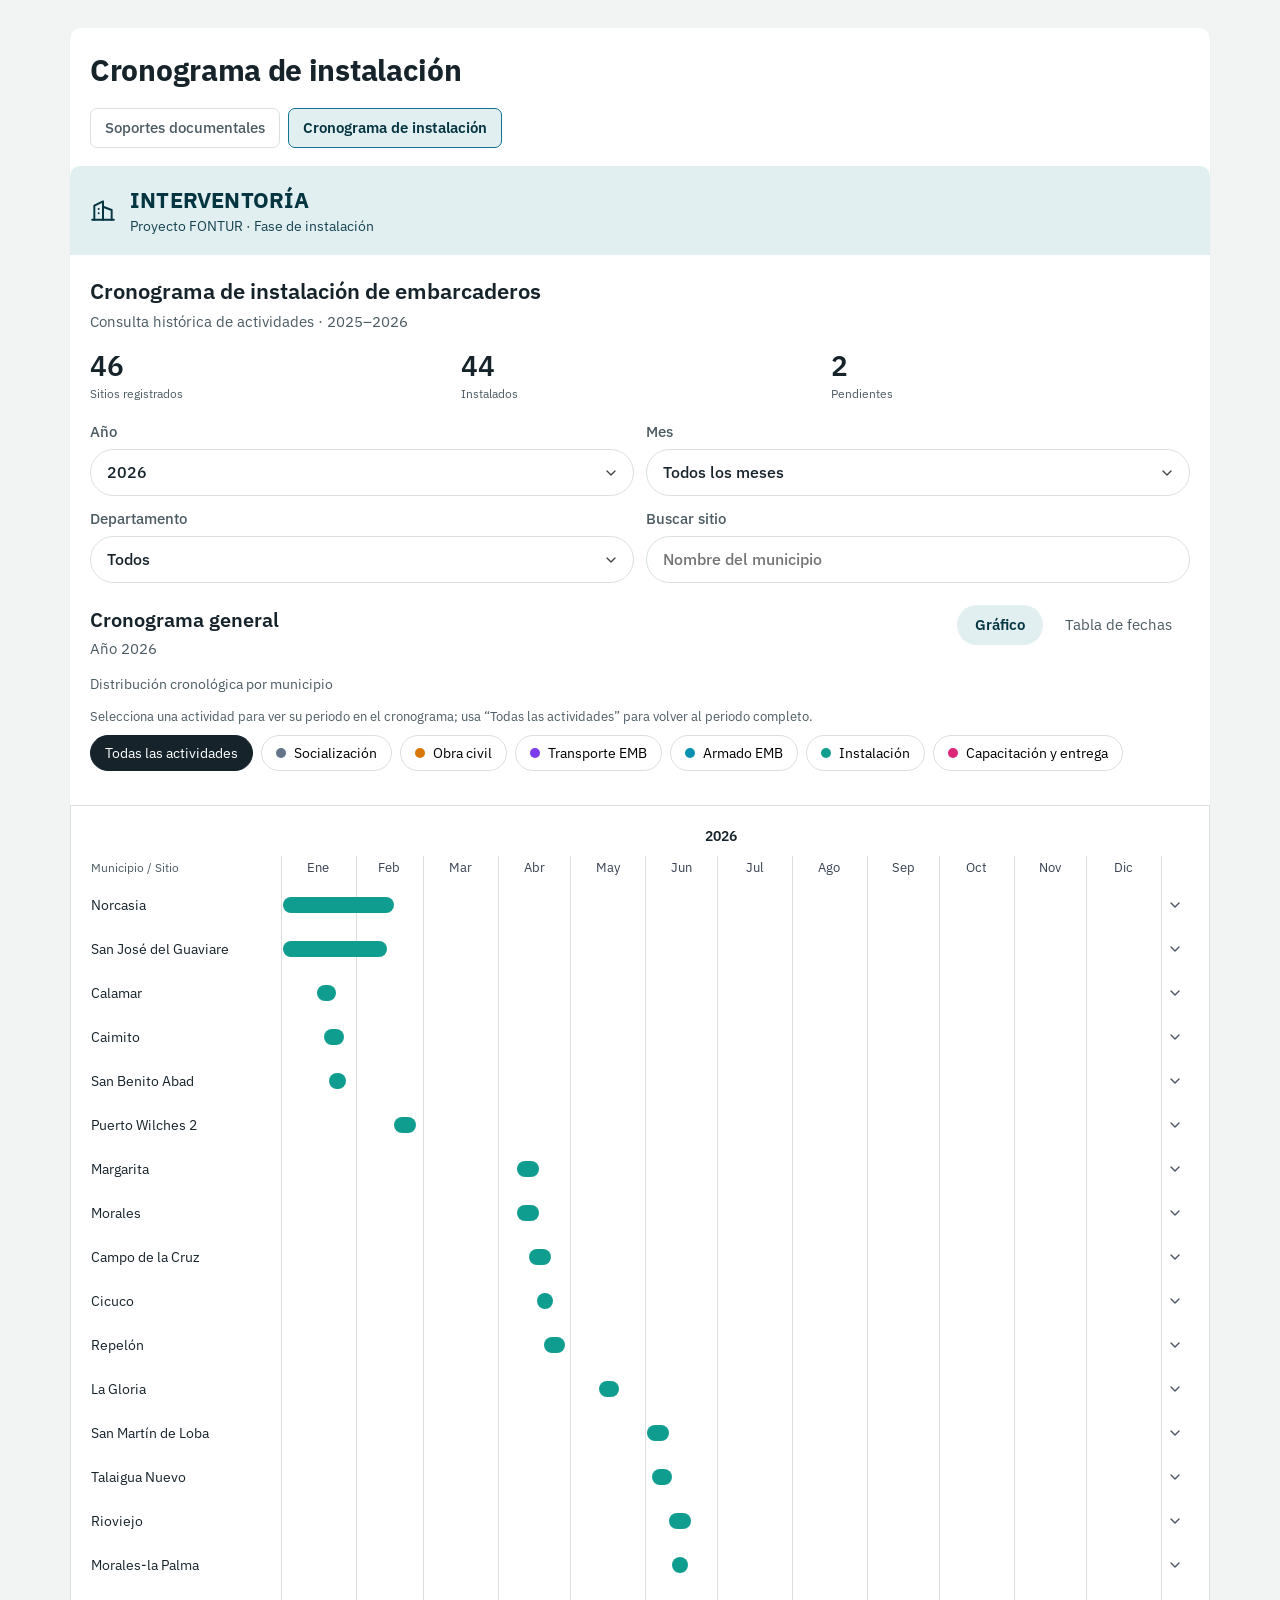
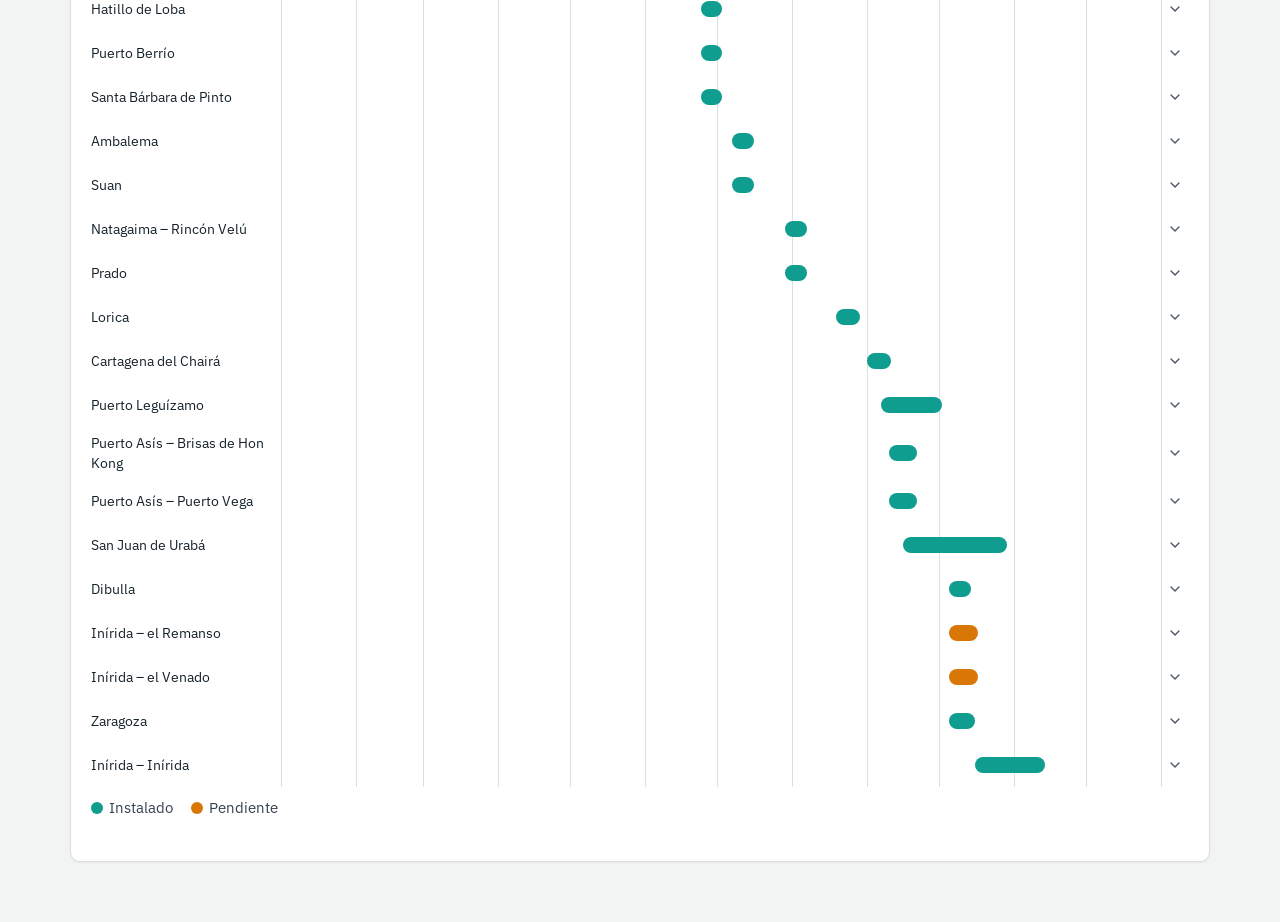
==== instalacion.html @ 762e9f45 "ajustes" ====
<!DOCTYPE html>
<html lang="es">
<head>
<meta charset="utf-8">
<meta name="viewport" content="width=device-width, initial-scale=1">
<title>Cronograma de instalación de embarcaderos · Interventoría FONTUR</title>
<link rel="preconnect" href="https://fonts.googleapis.com">
<link rel="preconnect" href="https://fonts.gstatic.com" crossorigin>
<link href="https://fonts.googleapis.com/css2?family=IBM+Plex+Sans:wght@400;500;600;700&family=IBM+Plex+Mono:wght@400;500&display=swap" rel="stylesheet">
<style>
:root{
  --bg:#F2F4F3; --bg-panel:#FFFFFF; --ink:#16232B; --muted:#4B5B63; --faint:#8A9AA1;
  --line:#D9E0DF; --soft:#F7F8F7; --accent:#0E7490; --accent-ink:#063542; --accent-soft:#E1EFF1;
  --shadow:0 1px 2px rgba(15,35,40,.06); --radius:10px;
  --ok:#0f9d8f; --pend:#d97706;
  --soc:#64748b; --obra:#d97706; --tra:#7c3aed; --arm:#0891b2; --ins:#0f9d8f; --cap:#db2777;
}
@media (prefers-color-scheme:dark){
  :root:not([data-theme="light"]){
    --bg:#10171A; --bg-panel:#172024; --ink:#E8EDEC; --muted:#A9B7B9; --faint:#6C7A7C;
    --line:#253134; --soft:#131C1F; --accent:#4FB3C9; --accent-ink:#DFF4F8; --accent-soft:#1B3439;
    --shadow:0 1px 2px rgba(0,0,0,.4);
  }
}
:root[data-theme="dark"]{
  --bg:#10171A; --bg-panel:#172024; --ink:#E8EDEC; --muted:#A9B7B9; --faint:#6C7A7C;
  --line:#253134; --soft:#131C1F; --accent:#4FB3C9; --accent-ink:#DFF4F8; --accent-soft:#1B3439;
  --shadow:0 1px 2px rgba(0,0,0,.4);
}
*{box-sizing:border-box}
body{margin:0;background:var(--bg);color:var(--ink);font-family:"IBM Plex Sans",-apple-system,"Segoe UI",Roboto,sans-serif;font-size:15px;line-height:1.45}
.wrap{max-width:1180px;margin:0 auto;padding:28px 20px 60px}
h1.page{font-size:clamp(22px,3.2vw,30px);font-weight:700;margin:0 0 16px;letter-spacing:-.01em}
.page-nav{display:flex;flex-wrap:wrap;gap:8px;margin:0 0 18px}
.page-nav a{display:inline-flex;align-items:center;min-height:40px;padding:8px 14px;border:1px solid var(--line);border-radius:7px;background:var(--bg-panel);color:var(--muted);font:inherit;font-weight:500;text-decoration:none;transition:background .15s ease,border-color .15s ease,color .15s ease}
.page-nav a:hover,.page-nav a[aria-current="page"]{border-color:var(--accent);background:var(--accent-soft);color:var(--accent-ink)}
.page-nav a[aria-current="page"]{font-weight:600}
.page-nav a:focus-visible{outline:2px solid var(--accent);outline-offset:2px}
.portal{background:var(--bg-panel);border:1px solid var(--line);border-radius:var(--radius);box-shadow:var(--shadow)}
.sticky-page-head{position:sticky;top:0;z-index:20;margin:-1px -1px 0;padding-top:20px;background:var(--bg-panel);border-bottom:1px solid var(--line);border-radius:var(--radius) var(--radius) 0 0;max-height:calc(100vh - 16px);overflow-y:auto}
.sticky-page-head>h1.page,.sticky-page-head>.page-nav{margin-left:20px;margin-right:20px}
.band{background:var(--accent-soft);color:var(--accent-ink);padding:18px 20px;display:flex;gap:14px;align-items:center;border-radius:var(--radius) var(--radius) 0 0}
.band svg{flex:none}
.band b{display:block;font-size:22px;letter-spacing:.2px}
.band span{font-size:14px;opacity:.92}
.body{padding:20px}
.docs h2{font-size:20px;margin:0 0 4px;font-weight:600}
.docs p{margin:0;color:var(--muted);font-size:15px}
.tabs{display:flex;gap:10px;margin:20px 0 18px;flex-wrap:wrap}
.pill{border:1px solid var(--line);background:var(--bg-panel);color:var(--ink);border-radius:999px;padding:10px 18px;font:inherit;font-size:15px;cursor:default;display:inline-flex;gap:8px;align-items:center}
.pill.on{background:var(--accent-soft);color:var(--accent-ink);border-color:var(--accent)}
button.pill{cursor:pointer}
h2.sec{font-size:22px;margin:0 0 4px;font-weight:600}
.sub{color:var(--muted);margin:0 0 18px;font-size:15px}
.kpis{display:grid;grid-template-columns:repeat(3,1fr);gap:12px;margin-bottom:18px}
.kpi b{display:block;font-size:28px;font-weight:600;line-height:1.1}
.kpi small{color:var(--muted);font-size:12px}
.filters{display:grid;grid-template-columns:1fr 1fr;gap:12px 12px;margin-bottom:22px}
label.f{display:block;color:var(--muted);font-size:15px;font-weight:500}
label.f select,label.f input{display:block;width:100%;margin-top:6px;border:1px solid var(--line);border-radius:999px;padding:11px 16px;font:inherit;font-size:16px;color:var(--ink);background:var(--bg-panel);appearance:none}
label.f select{background-image:url("data:image/svg+xml,%3Csvg xmlns='http://www.w3.org/2000/svg' width='16' height='16' viewBox='0 0 24 24' fill='none' stroke='%23444' stroke-width='2' stroke-linecap='round' stroke-linejoin='round'%3E%3Cpath d='m6 9 6 6 6-6'/%3E%3C/svg%3E");background-repeat:no-repeat;background-position:right 14px center;padding-right:38px}
:focus-visible{outline:2px solid var(--accent);outline-offset:2px}
.head{display:flex;justify-content:space-between;align-items:flex-start;gap:12px;flex-wrap:wrap}
.toggle{display:flex;gap:4px;background:var(--bg-panel);border-radius:999px}
.toggle button{border:0;background:transparent;font:inherit;font-size:15px;color:var(--muted);padding:9px 18px;border-radius:999px;cursor:pointer}
.toggle button.on{background:var(--accent-soft);color:var(--accent-ink);font-weight:600}
.meta{display:flex;justify-content:space-between;align-items:center;margin:14px 0 14px;color:var(--muted);font-size:14px;gap:10px;flex-wrap:wrap}
.chips-help{color:var(--muted);font-size:13px;margin:0 0 8px}
.chips{display:flex;gap:8px;flex-wrap:wrap;margin:0 0 14px}
.chip{border:1px solid var(--line);background:#fff;border-radius:999px;padding:7px 14px;font:inherit;font-size:14px;cursor:pointer;display:inline-flex;gap:8px;align-items:center}
.chip i{width:10px;height:10px;border-radius:50%;display:inline-block}
.chip.on{background:var(--ink);color:#fff;border-color:var(--ink)}
.scroll{overflow-x:auto}
.gantt{position:relative;min-width:680px}
.axis-year{text-align:center;font-weight:600;font-size:14px;margin:0 28px 6px 190px}
.axis,.row{display:grid;grid-template-columns:190px 1fr 28px;align-items:center}
.axis{font-size:13px;color:#374151;height:30px}
.axis .l{font-size:12px;color:var(--muted)}
.axis .t{position:relative;height:100%}
.axis .t span{position:absolute;top:50%;transform:translate(-50%,-50%);white-space:nowrap}
.gl{position:absolute;left:190px;right:28px;top:30px;bottom:0;pointer-events:none}
.gl i{position:absolute;top:0;bottom:0;width:1px;background:var(--line)}
.row{position:relative;min-height:44px;cursor:pointer;border-radius:8px}
.row:hover{background:var(--accent-soft)}
.row.sel{background:var(--accent-soft)}
.row .n{font-size:14px;padding:6px 10px 6px 0}
.row.sel .n,.row:hover .n{font-weight:600}
.row .t{position:relative;height:44px}
.bar{position:absolute;top:50%;height:16px;transform:translateY(-50%);border-radius:8px;background:var(--ok);min-width:12px}
.bar.pend{background:var(--pend)}
.row .c{justify-self:center;color:#4b5563;transition:transform .15s}
.row.sel .c{transform:rotate(180deg)}
.legend{display:flex;gap:18px;margin:10px 0 18px;color:#374151;font-size:15px;flex-wrap:wrap}
.legend i{display:inline-block;width:12px;height:12px;border-radius:50%;margin-right:6px;vertical-align:-1px}
.detail{border:1px solid var(--line);border-radius:14px;padding:18px 20px;margin-top:6px;background:var(--bg-panel)}
.detail header{display:flex;justify-content:space-between;align-items:flex-start}
.detail h3{margin:0;font-size:20px;font-weight:600}
.detail header p{margin:2px 0 0;color:var(--muted);font-size:15px}
.x{border:0;background:none;font-size:22px;line-height:1;cursor:pointer;color:#374151;padding:4px 8px}
.month-axis{display:grid;grid-template-columns:150px 1fr;gap:12px;align-items:end;margin-top:14px}
.month-axis-label{font-size:11px;color:var(--muted);padding-bottom:5px}
.month-track{position:relative;height:22px;border-bottom:1px solid var(--line);overflow:hidden}
.month-segment{position:absolute;top:0;bottom:0;display:flex;align-items:center;justify-content:center;overflow:hidden;padding:0 2px;border-left:1px solid var(--line);white-space:nowrap;font-size:11px;color:var(--muted)}
.stage{display:grid;grid-template-columns:150px 1fr;gap:12px;align-items:center;margin:14px 0}
.stage .s b{display:block;font-size:12px;font-weight:600}
.stage .s small{font-size:11px;color:#374151}
.stage .s small.bad{color:#b91c1c}
.track{position:relative;height:18px;background:var(--soft);border-radius:9px}
.track i{position:absolute;top:0;bottom:0;border-radius:9px;min-width:8px}
.month-mark{position:absolute;z-index:1;top:-3px;bottom:-3px;width:1px;background:var(--line);pointer-events:none}
.note{color:#374151;font-size:15px;margin:10px 0 0}
.facts{display:flex;gap:22px;flex-wrap:wrap;margin:14px 0 0;color:#374151;font-size:14px}
.facts b{font-weight:600}
table{border-collapse:collapse;width:100%;min-width:900px;font-size:14px}
th,td{text-align:left;padding:10px 10px;border-bottom:1px solid var(--line);white-space:nowrap}
th{color:var(--muted);font-weight:600;font-size:13px;background:var(--bg-panel)}
.sticky-chart-head{display:none;position:fixed;z-index:19;overflow:hidden;border-bottom:1px solid var(--line);background:var(--bg-panel);box-shadow:var(--shadow);pointer-events:none}
.sticky-chart-head.is-visible{display:block}
.sticky-chart-head table{margin:0}
td.m{font-weight:600}
.st{display:inline-flex;gap:6px;align-items:center}
.st i{width:9px;height:9px;border-radius:50%}
.bad{color:#b91c1c}
.bad s{opacity:.8}
.empty{padding:34px 10px;text-align:center;color:var(--muted)}
.foot{color:var(--muted);font-size:14px;margin:22px 0 0}
details.av{margin-top:10px;font-size:13px;color:#7f1d1d;background:#fef2f2;border:1px solid #fecaca;border-radius:10px;padding:8px 12px}
details.av summary{cursor:pointer;font-weight:600}
details.av ul{margin:8px 0 0;padding-left:18px}
@media (max-width:640px){
  .wrap{padding:18px 14px 40px}
  .body{padding:14px}
  .kpis{grid-template-columns:repeat(3,1fr)}
  .axis,.row{grid-template-columns:130px 1fr 24px}
  .axis-year{margin-left:130px;margin-right:24px}
  .gl{left:130px;right:24px}
  .stage,.month-axis{grid-template-columns:110px 1fr}
}
@media (prefers-reduced-motion:reduce){*{transition:none!important}}
</style>
</head>
<body>
<div class="wrap">
  <div class="portal">
  <div class="sticky-page-head" id="sticky-page-head">
  <h1 class="page">Cronograma de instalación</h1>
  <nav class="page-nav" aria-label="Secciones del proyecto">
    <a href="index.html">Soportes documentales</a>
    <a href="instalacion.html" aria-current="page">Cronograma de instalación</a>
  </nav>
    <div class="band">
      <svg width="26" height="26" viewBox="0 0 24 24" fill="none" stroke="currentColor" stroke-width="1.8" stroke-linecap="round" stroke-linejoin="round" aria-hidden="true"><path d="M4 21V8l8-4v17"/><path d="M12 9l8 3v9"/><path d="M2 21h20"/><path d="M8 11v.01M8 15v.01"/></svg>
      <div><b>INTERVENTORÍA</b><span>Proyecto FONTUR · Fase de instalación</span></div>
    </div>
    <div class="body">
      <h2 class="sec">Cronograma de instalación de embarcaderos</h2>
      <p class="sub" id="subt"></p>

      <div class="kpis" id="kpis"></div>

      <div class="filters">
        <label class="f">Año<select id="fAnio"></select></label>
        <label class="f">Mes<select id="fMes"></select></label>
        <label class="f">Departamento<select id="fDep"></select></label>
        <label class="f">Buscar sitio<input id="fQ" type="search" placeholder="Nombre del municipio" autocomplete="off"></label>
      </div>

      <div class="head">
        <div>
          <h2 class="sec" style="font-size:20px" id="tTitulo">Cronograma general</h2>
          <p class="sub" id="tSub" style="margin:0"></p>
        </div>
        <div class="toggle" role="group" aria-label="Tipo de vista">
          <button type="button" id="mGraf" class="on">Gráfico</button>
          <button type="button" id="mTab">Tabla de fechas</button>
        </div>
      </div>

      <div class="meta"><span>Distribución cronológica por municipio</span></div>
      <p class="chips-help" id="chips-help">Selecciona una actividad para ver su periodo en el cronograma; usa “Todas las actividades” para volver al periodo completo.</p>
      <div class="chips" id="chips" role="group" aria-label="Filtrar cronograma por actividad"></div>
    </div>
  </div>
  <div class="body">
      <div id="chart"></div>
      <div class="sticky-chart-head" id="sticky-chart-head" aria-hidden="true"></div>
      <div class="legend" id="legend"></div>
      <div id="detail"></div>
      <div id="avisos"></div>
      <p class="foot" id="foot"></p>
    </div>
  </div>
</div>

<script>
const DATA = {"sitios": [{"id": 10, "num": 1, "cod": "68575", "emb": 64, "mun": "Puerto Wilches – la Boya", "dep": "Santander", "sup": "Maria Teresa Pardo", "inst": true, "etapas": [{"k": "soc", "n": "Socialización", "a": "2025-07-14", "b": "2025-07-14", "aok": true, "bok": true}, {"k": "obra", "n": "Obra civil", "a": "2025-07-14", "b": "2025-07-19", "aok": true, "bok": true}, {"k": "tra", "n": "Transporte EMB", "a": "2025-07-20", "b": "2025-07-22", "aok": true, "bok": true}, {"k": "arm", "n": "Armado EMB", "a": "2025-07-23", "b": "2025-07-25", "aok": true, "bok": true}, {"k": "ins", "n": "Instalación", "a": "2025-07-25", "b": "2025-07-25", "aok": true, "bok": true}, {"k": "cap", "n": "Capacitación y entrega", "a": "2025-07-25", "b": "2025-07-25", "aok": true, "bok": true}], "desde": "2025-07-14", "hasta": "2025-07-25", "dias": 11, "habiles": null}, {"id": 11, "num": 2, "cod": "13442", "emb": "53", "mun": "María la Baja", "dep": "Bolívar", "sup": "Maria Teresa Pardo", "inst": true, "etapas": [{"k": "soc", "n": "Socialización", "a": "2025-08-26", "b": "2025-08-26", "aok": true, "bok": true}, {"k": "obra", "n": "Obra civil", "a": "2025-08-27", "b": "2025-09-01", "aok": true, "bok": true}, {"k": "tra", "n": "Transporte EMB", "a": "2025-08-30", "b": "2025-08-30", "aok": true, "bok": true}, {"k": "arm", "n": "Armado EMB", "a": "2025-09-01", "b": "2025-09-04", "aok": true, "bok": true}, {"k": "ins", "n": "Instalación", "a": "2025-09-05", "b": "2025-09-05", "aok": true, "bok": true}, {"k": "cap", "n": "Capacitación y entrega", "a": "2025-09-05", "b": "2025-09-05", "aok": true, "bok": true}], "desde": "2025-08-26", "hasta": "2025-09-05", "dias": 9, "habiles": null}, {"id": 12, "num": 3, "cod": "47161", "emb": "63", "mun": "Cerro de San Antonio", "dep": "Magdalena", "sup": "Andrés Mendez", "inst": true, "etapas": [{"k": "soc", "n": "Socialización", "a": "2025-08-25", "b": "2025-08-25", "aok": true, "bok": true}, {"k": "obra", "n": "Obra civil", "a": "2025-08-26", "b": "2025-09-01", "aok": true, "bok": true}, {"k": "tra", "n": "Transporte EMB", "a": "2025-09-01", "b": "2025-09-01", "aok": true, "bok": true}, {"k": "arm", "n": "Armado EMB", "a": "2025-09-02", "b": "2025-09-05", "aok": true, "bok": true}, {"k": "ins", "n": "Instalación", "a": "2025-09-08", "b": "2025-09-08", "aok": true, "bok": true}, {"k": "cap", "n": "Capacitación y entrega", "a": "2025-09-08", "b": "2025-09-08", "aok": true, "bok": true}], "desde": "2025-08-25", "hasta": "2025-09-08", "dias": 13, "habiles": null}, {"id": 13, "num": 4, "cod": "47555", "emb": 3, "mun": "Plato", "dep": "Magdalena", "sup": "Andrés Mendez", "inst": true, "etapas": [{"k": "soc", "n": "Socialización", "a": "2025-09-22", "b": "2025-09-22", "aok": true, "bok": true}, {"k": "obra", "n": "Obra civil", "a": "2025-09-23", "b": "2025-10-02", "aok": true, "bok": true}, {"k": "tra", "n": "Transporte EMB", "a": "2025-09-26", "b": "2025-09-26", "aok": true, "bok": true}, {"k": "arm", "n": "Armado EMB", "a": "2025-09-27", "b": "2025-10-02", "aok": true, "bok": true}, {"k": "ins", "n": "Instalación", "a": "2025-10-03", "b": "2025-10-03", "aok": true, "bok": true}, {"k": "cap", "n": "Capacitación y entrega", "a": "2025-10-03", "b": "2025-10-03", "aok": true, "bok": true}], "desde": "2025-09-22", "hasta": "2025-10-03", "dias": 10, "habiles": null}, {"id": 14, "num": 5, "cod": "47692", "emb": 1, "mun": "San Sebastián de Buenavista", "dep": "Magdalena", "sup": "Maria Teresa Pardo", "inst": true, "etapas": [{"k": "soc", "n": "Socialización", "a": "2025-09-23", "b": "2025-09-23", "aok": true, "bok": true}, {"k": "obra", "n": "Obra civil", "a": "2025-09-24", "b": "2025-10-30", "aok": true, "bok": true}, {"k": "tra", "n": "Transporte EMB", "a": "2025-09-26", "b": "2025-09-26", "aok": true, "bok": true}, {"k": "arm", "n": "Armado EMB", "a": "2025-09-27", "b": "2025-10-02", "aok": true, "bok": true}, {"k": "ins", "n": "Instalación", "a": "2025-10-03", "b": "2025-10-03", "aok": true, "bok": true}, {"k": "cap", "n": "Capacitación y entrega", "a": "2025-10-03", "b": "2025-10-03", "aok": true, "bok": true}], "desde": "2025-09-23", "hasta": "2025-10-30", "dias": 9, "habiles": null}, {"id": 15, "num": 6, "cod": "47745", "emb": 2, "mun": "Sitionuevo", "dep": "Magdalena", "sup": "Andrés Mendez", "inst": true, "etapas": [{"k": "soc", "n": "Socialización", "a": "2025-11-18", "b": "2025-11-18", "aok": true, "bok": true}, {"k": "obra", "n": "Obra civil", "a": "2025-11-18", "b": "2025-11-22", "aok": true, "bok": true}, {"k": "tra", "n": "Transporte EMB", "a": "2025-11-20", "b": "2025-11-20", "aok": true, "bok": true}, {"k": "arm", "n": "Armado EMB", "a": "2025-11-20", "b": "2025-11-24", "aok": true, "bok": true}, {"k": "ins", "n": "Instalación", "a": "2025-11-24", "b": "2025-11-24", "aok": true, "bok": true}, {"k": "cap", "n": "Capacitación y entrega", "a": "2025-11-24", "b": "2025-11-24", "aok": true, "bok": true}], "desde": "2025-11-18", "hasta": "2025-11-24", "dias": 6, "habiles": null}, {"id": 16, "num": 7, "cod": "73275", "emb": 4, "mun": "Flandes", "dep": "Tolima", "sup": "Maria Teresa Pardo", "inst": true, "etapas": [{"k": "soc", "n": "Socialización", "a": "2025-11-24", "b": "2025-11-24", "aok": true, "bok": true}, {"k": "obra", "n": "Obra civil", "a": "2025-11-26", "b": "2025-11-30", "aok": true, "bok": true}, {"k": "tra", "n": "Transporte EMB", "a": "2025-11-27", "b": "2025-11-30", "aok": true, "bok": true}, {"k": "arm", "n": "Armado EMB", "a": "2025-12-01", "b": "2025-12-03", "aok": true, "bok": true}, {"k": "ins", "n": "Instalación", "a": "2025-12-03", "b": "2025-12-03", "aok": true, "bok": true}, {"k": "cap", "n": "Capacitación y entrega", "a": "2025-12-03", "b": "2025-12-03", "aok": true, "bok": true}], "desde": "2025-11-24", "hasta": "2025-12-03", "dias": 7, "habiles": null}, {"id": 17, "num": 8, "cod": "5591", "emb": 6, "mun": "Puerto Triunfo", "dep": "Antioquia", "sup": "Andrés Mendez", "inst": true, "etapas": [{"k": "soc", "n": "Socialización", "a": "2025-11-26", "b": "2025-11-26", "aok": true, "bok": true}, {"k": "obra", "n": "Obra civil", "a": "2025-11-28", "b": "2025-12-04", "aok": true, "bok": true}, {"k": "tra", "n": "Transporte EMB", "a": "2025-11-27", "b": "2025-11-29", "aok": true, "bok": true}, {"k": "arm", "n": "Armado EMB", "a": "2025-11-29", "b": "2025-12-05", "aok": true, "bok": true}, {"k": "ins", "n": "Instalación", "a": "2025-12-05", "b": "2025-12-05", "aok": true, "bok": true}, {"k": "cap", "n": "Capacitación y entrega", "a": "2025-12-05", "b": "2025-12-05", "aok": true, "bok": true}], "desde": "2025-11-26", "hasta": "2025-12-05", "dias": 7, "habiles": null}, {"id": 18, "num": 9, "cod": "73217", "emb": 5, "mun": "Coyaima", "dep": "Tolima", "sup": "Maria Teresa Pardo", "inst": true, "etapas": [{"k": "soc", "n": "Socialización", "a": "2025-12-10", "b": "2025-12-10", "aok": true, "bok": true}, {"k": "obra", "n": "Obra civil", "a": "2025-12-10", "b": "2025-12-14", "aok": true, "bok": true}, {"k": "tra", "n": "Transporte EMB", "a": "2025-12-09", "b": "2025-12-13", "aok": true, "bok": true}, {"k": "arm", "n": "Armado EMB", "a": "2025-12-13", "b": "2025-12-16", "aok": true, "bok": true}, {"k": "ins", "n": "Instalación", "a": "2025-12-17", "b": "2025-12-17", "aok": true, "bok": true}, {"k": "cap", "n": "Capacitación y entrega", "a": "2025-12-17", "b": "2025-12-17", "aok": true, "bok": true}], "desde": "2025-12-09", "hasta": "2025-12-17", "dias": 7, "habiles": null}, {"id": 19, "num": 10, "cod": "20295", "emb": 13, "mun": "Gamarra", "dep": "Cesar", "sup": "Andrés Mendez", "inst": true, "etapas": [{"k": "soc", "n": "Socialización", "a": "2025-12-10", "b": "2025-12-10", "aok": true, "bok": true}, {"k": "obra", "n": "Obra civil", "a": "2025-12-11", "b": "2025-12-18", "aok": true, "bok": true}, {"k": "tra", "n": "Transporte EMB", "a": "2025-12-11", "b": "2025-12-12", "aok": true, "bok": true}, {"k": "arm", "n": "Armado EMB", "a": "2025-12-12", "b": "2025-12-20", "aok": true, "bok": true}, {"k": "ins", "n": "Instalación", "a": "2025-12-20", "b": "2025-12-20", "aok": true, "bok": true}, {"k": "cap", "n": "Capacitación y entrega", "a": "2025-12-20", "b": "2025-12-20", "aok": true, "bok": true}], "desde": "2025-12-10", "hasta": "2025-12-20", "dias": 9, "habiles": null}, {"id": 20, "num": 11, "cod": "20787", "emb": 15, "mun": "Tamalameque", "dep": "Cesar", "sup": "Deicy Duarte", "inst": true, "etapas": [{"k": "soc", "n": "Socialización", "a": "2025-12-11", "b": "2025-12-11", "aok": true, "bok": true}, {"k": "obra", "n": "Obra civil", "a": "2025-12-12", "b": "2025-12-17", "aok": true, "bok": true}, {"k": "tra", "n": "Transporte EMB", "a": "2025-12-10", "b": "2025-12-11", "aok": true, "bok": true}, {"k": "arm", "n": "Armado EMB", "a": "2025-12-12", "b": "2025-12-16", "aok": true, "bok": true}, {"k": "ins", "n": "Instalación", "a": "2025-12-17", "b": "2025-12-17", "aok": true, "bok": true}, {"k": "cap", "n": "Capacitación y entrega", "a": "2025-12-17", "b": "2025-12-17", "aok": true, "bok": true}], "desde": "2025-12-10", "hasta": "2025-12-17", "dias": 5, "habiles": null}, {"id": 21, "num": 12, "cod": "13248", "emb": 17, "mun": "El Guamo", "dep": "Bolívar", "sup": "Andrés Mendez", "inst": true, "etapas": [{"k": "soc", "n": "Socialización", "a": "2025-12-19", "b": "2025-12-19", "aok": true, "bok": true}, {"k": "obra", "n": "Obra civil", "a": "2025-12-20", "b": "2025-12-22", "aok": true, "bok": true}, {"k": "tra", "n": "Transporte EMB", "a": "2025-12-19", "b": "2025-12-19", "aok": true, "bok": true}, {"k": "arm", "n": "Armado EMB", "a": "2025-12-19", "b": "2025-12-22", "aok": true, "bok": true}, {"k": "ins", "n": "Instalación", "a": "2025-12-23", "b": "2025-12-23", "aok": true, "bok": true}, {"k": "cap", "n": "Capacitación y entrega", "a": "2025-12-23", "b": "2025-12-23", "aok": true, "bok": true}], "desde": "2025-12-19", "hasta": "2025-12-23", "dias": 4, "habiles": null}, {"id": 22, "num": 13, "cod": "13140", "emb": 77, "mun": "Calamar", "dep": "Bolívar", "sup": "Deicy Duarte", "inst": true, "etapas": [{"k": "soc", "n": "Socialización", "a": "2026-01-16", "b": "2026-01-16", "aok": true, "bok": true}, {"k": "obra", "n": "Obra civil", "a": "2026-01-18", "b": "2026-01-22", "aok": true, "bok": true}, {"k": "tra", "n": "Transporte EMB", "a": "2026-01-16", "b": "2026-01-16", "aok": true, "bok": true}, {"k": "arm", "n": "Armado EMB", "a": "2026-01-19", "b": "2026-01-22", "aok": true, "bok": true}, {"k": "ins", "n": "Instalación", "a": "2026-01-23", "b": "2026-01-23", "aok": true, "bok": true}, {"k": "cap", "n": "Capacitación y entrega", "a": "2026-01-23", "b": "2026-01-23", "aok": true, "bok": true}], "desde": "2026-01-16", "hasta": "2026-01-23", "dias": 5, "habiles": null}, {"id": 23, "num": 14, "cod": "70124", "emb": 56, "mun": "Caimito", "dep": "Sucre", "sup": "Maria Teresa Pardo", "inst": true, "etapas": [{"k": "soc", "n": "Socialización", "a": "2026-01-19", "b": "2026-01-19", "aok": true, "bok": true}, {"k": "obra", "n": "Obra civil", "a": "2026-01-20", "b": "2026-01-24", "aok": true, "bok": true}, {"k": "tra", "n": "Transporte EMB", "a": "2026-01-20", "b": "2026-01-21", "aok": true, "bok": true}, {"k": "arm", "n": "Armado EMB", "a": "2026-01-21", "b": "2026-01-25", "aok": true, "bok": true}, {"k": "ins", "n": "Instalación", "a": "2026-01-26", "b": "2026-01-26", "aok": true, "bok": true}, {"k": "cap", "n": "Capacitación y entrega", "a": "2026-01-26", "b": "2026-01-26", "aok": true, "bok": true}], "desde": "2026-01-19", "hasta": "2026-01-26", "dias": 6, "habiles": null}, {"id": 24, "num": 15, "cod": "70678", "emb": 11, "mun": "San Benito Abad", "dep": "Sucre", "sup": "Andrés Mendez", "inst": true, "etapas": [{"k": "soc", "n": "Socialización", "a": "2026-01-21", "b": "2026-01-21", "aok": true, "bok": true}, {"k": "obra", "n": "Obra civil", "a": "2026-01-22", "b": "2026-01-26", "aok": true, "bok": true}, {"k": "tra", "n": "Transporte EMB", "a": "2026-01-21", "b": "2026-01-22", "aok": true, "bok": true}, {"k": "arm", "n": "Armado EMB", "a": "2026-01-23", "b": "2026-01-27", "aok": true, "bok": true}, {"k": "ins", "n": "Instalación", "a": "2026-01-27", "b": "2026-01-27", "aok": true, "bok": true}, {"k": "cap", "n": "Capacitación y entrega", "a": "2026-01-27", "b": "2026-01-27", "aok": true, "bok": true}], "desde": "2026-01-21", "hasta": "2026-01-27", "dias": 5, "habiles": null}, {"id": 25, "num": 16, "cod": "95001", "emb": 76, "mun": "San José del Guaviare", "dep": "Guaviare", "sup": "Maria Teresa Pardo", "inst": true, "etapas": [{"k": "soc", "n": "Socialización", "a": "2026-01-02", "b": "2026-01-02", "aok": true, "bok": true}, {"k": "obra", "n": "Obra civil", "a": "2026-02-09", "b": "2026-02-11", "aok": true, "bok": true}, {"k": "tra", "n": "Transporte EMB", "a": "2026-02-04", "b": "2026-02-08", "aok": true, "bok": true}, {"k": "arm", "n": "Armado EMB", "a": "2026-02-09", "b": "2026-02-12", "aok": true, "bok": true}, {"k": "ins", "n": "Instalación", "a": "2026-02-13", "b": "2026-02-13", "aok": true, "bok": true}, {"k": "cap", "n": "Capacitación y entrega", "a": "2026-02-13", "b": "2026-02-13", "aok": true, "bok": true}], "desde": "2026-01-02", "hasta": "2026-02-13", "dias": 4, "habiles": null}, {"id": 26, "num": 17, "cod": "17495", "emb": 82, "mun": "Norcasia", "dep": "Caldas", "sup": "Andrés Mendez", "inst": true, "etapas": [{"k": "soc", "n": "Socialización", "a": "2026-01-02", "b": "2026-01-02", "aok": true, "bok": true}, {"k": "obra", "n": "Obra civil", "a": "2026-02-08", "b": "2026-02-12", "aok": true, "bok": true}, {"k": "tra", "n": "Transporte EMB", "a": "2026-02-05", "b": "2026-02-07", "aok": true, "bok": true}, {"k": "arm", "n": "Armado EMB", "a": "2026-02-08", "b": "2026-02-13", "aok": true, "bok": true}, {"k": "ins", "n": "Instalación", "a": "2026-02-13", "b": "2026-02-13", "aok": true, "bok": true}, {"k": "cap", "n": "Capacitación y entrega", "a": "2026-02-16", "b": "2026-02-16", "aok": true, "bok": true}], "desde": "2026-01-02", "hasta": "2026-02-16", "dias": 8, "habiles": null}, {"id": 27, "num": 18, "cod": "68575", "emb": "60", "mun": "Puerto Wilches 2", "dep": "Santander", "sup": "Maria Teresa Pardo", "inst": true, "etapas": [{"k": "soc", "n": "Socialización", "a": "2026-02-17", "b": "2026-02-17", "aok": true, "bok": true}, {"k": "obra", "n": "Obra civil", "a": "2026-02-18", "b": "2026-02-21", "aok": true, "bok": true}, {"k": "tra", "n": "Transporte EMB", "a": "2026-02-18", "b": "2026-02-20", "aok": true, "bok": true}, {"k": "arm", "n": "Armado EMB", "a": "2026-02-20", "b": "2026-02-24", "aok": true, "bok": true}, {"k": "ins", "n": "Instalación", "a": "2026-02-25", "b": "2026-02-25", "aok": true, "bok": true}, {"k": "cap", "n": "Capacitación y entrega", "a": "2026-02-25", "b": "2026-02-25", "aok": true, "bok": true}], "desde": "2026-02-17", "hasta": "2026-02-25", "dias": 7, "habiles": null}, {"id": 28, "num": 19, "cod": "13440", "emb": 52, "mun": "Margarita", "dep": "Bolívar", "sup": "Maria Teresa Pardo", "inst": true, "etapas": [{"k": "soc", "n": "Socialización", "a": "2026-04-09", "b": "2026-04-09", "aok": true, "bok": true}, {"k": "obra", "n": "Obra civil", "a": "2026-04-10", "b": "2026-04-13", "aok": true, "bok": true}, {"k": "tra", "n": "Transporte EMB", "a": "2026-04-09", "b": "2026-04-10", "aok": true, "bok": true}, {"k": "arm", "n": "Armado EMB", "a": "2026-04-10", "b": "2026-04-15", "aok": true, "bok": true}, {"k": "ins", "n": "Instalación", "a": "2026-04-16", "b": "2026-04-16", "aok": true, "bok": true}, {"k": "cap", "n": "Capacitación y entrega", "a": "2026-04-17", "b": "2026-04-17", "aok": true, "bok": true}], "desde": "2026-04-09", "hasta": "2026-04-17", "dias": 7, "habiles": null}, {"id": 29, "num": 20, "cod": "13473", "emb": 71, "mun": "Morales", "dep": "Bolívar", "sup": "Andrés Mendez", "inst": true, "etapas": [{"k": "soc", "n": "Socialización", "a": "2026-04-09", "b": "2026-04-09", "aok": true, "bok": true}, {"k": "obra", "n": "Obra civil", "a": "2026-04-10", "b": "2026-04-14", "aok": true, "bok": true}, {"k": "tra", "n": "Transporte EMB", "a": "2026-04-10", "b": "2026-04-11", "aok": true, "bok": true}, {"k": "arm", "n": "Armado EMB", "a": "2026-04-11", "b": "2026-04-15", "aok": true, "bok": true}, {"k": "ins", "n": "Instalación", "a": "2026-04-16", "b": "2026-04-16", "aok": true, "bok": true}, {"k": "cap", "n": "Capacitación y entrega", "a": "2026-04-17", "b": "2026-04-17", "aok": true, "bok": true}], "desde": "2026-04-09", "hasta": "2026-04-17", "dias": 7, "habiles": null}, {"id": 30, "num": 21, "cod": "8137", "emb": 67, "mun": "Campo de la Cruz", "dep": "Atlántico", "sup": "Andrés Mendez", "inst": true, "etapas": [{"k": "soc", "n": "Socialización", "a": "2026-04-14", "b": "2026-04-14", "aok": true, "bok": true}, {"k": "obra", "n": "Obra civil", "a": "2026-04-18", "b": "2026-04-20", "aok": true, "bok": true}, {"k": "tra", "n": "Transporte EMB", "a": "2026-04-15", "b": "2026-04-16", "aok": true, "bok": true}, {"k": "arm", "n": "Armado EMB", "a": "2026-04-15", "b": "2026-04-20", "aok": true, "bok": true}, {"k": "ins", "n": "Instalación", "a": "2026-04-20", "b": "2026-04-20", "aok": true, "bok": true}, {"k": "cap", "n": "Capacitación y entrega", "a": "2026-04-22", "b": "2026-04-22", "aok": true, "bok": true}], "desde": "2026-04-14", "hasta": "2026-04-22", "dias": 7, "habiles": null}, {"id": 31, "num": 22, "cod": "13188", "emb": 44, "mun": "Cicuco", "dep": "Bolívar", "sup": "Maria Teresa Pardo", "inst": true, "etapas": [{"k": "soc", "n": "Socialización", "a": "2026-04-17", "b": "2026-04-17", "aok": true, "bok": true}, {"k": "obra", "n": "Obra civil", "a": "2026-04-19", "b": "2026-04-22", "aok": true, "bok": true}, {"k": "tra", "n": "Transporte EMB", "a": "2026-04-17", "b": "2026-04-18", "aok": true, "bok": true}, {"k": "arm", "n": "Armado EMB", "a": "2026-04-19", "b": "2026-04-22", "aok": true, "bok": true}, {"k": "ins", "n": "Instalación", "a": "2026-04-23", "b": "2026-04-23", "aok": true, "bok": true}, {"k": "cap", "n": "Capacitación y entrega", "a": "2026-04-23", "b": "2026-04-23", "aok": true, "bok": true}], "desde": "2026-04-17", "hasta": "2026-04-23", "dias": 4, "habiles": null}, {"id": 32, "num": 23, "cod": "8606", "emb": 9, "mun": "Repelón", "dep": "Atlántico", "sup": "Madelyn Castellanos", "inst": true, "etapas": [{"k": "soc", "n": "Socialización", "a": "2026-04-20", "b": "2026-04-20", "aok": true, "bok": true}, {"k": "obra", "n": "Obra civil", "a": "2026-04-21", "b": "2026-04-28", "aok": true, "bok": true}, {"k": "tra", "n": "Transporte EMB", "a": "2026-04-22", "b": "2026-04-22", "aok": true, "bok": true}, {"k": "arm", "n": "Armado EMB", "a": "2026-04-22", "b": "2026-04-27", "aok": true, "bok": true}, {"k": "ins", "n": "Instalación", "a": "2026-04-28", "b": "2026-04-28", "aok": true, "bok": true}, {"k": "cap", "n": "Capacitación y entrega", "a": "2026-04-28", "b": "2026-04-28", "aok": true, "bok": true}], "desde": "2026-04-20", "hasta": "2026-04-28", "dias": 7, "habiles": null}, {"id": 33, "num": 24, "cod": "20383", "emb": 30, "mun": "La Gloria", "dep": "Cesar", "sup": "Andrés Mendez", "inst": true, "etapas": [{"k": "soc", "n": "Socialización", "a": "2026-05-13", "b": "2026-05-13", "aok": true, "bok": true}, {"k": "obra", "n": "Obra civil", "a": "2026-05-14", "b": "2026-05-17", "aok": true, "bok": true}, {"k": "tra", "n": "Transporte EMB", "a": "2026-05-13", "b": "2026-05-14", "aok": true, "bok": true}, {"k": "arm", "n": "Armado EMB", "a": "2026-05-14", "b": "2026-05-20", "aok": true, "bok": true}, {"k": "ins", "n": "Instalación", "a": "2026-05-20", "b": "2026-05-20", "aok": true, "bok": true}, {"k": "cap", "n": "Capacitación y entrega", "a": "2026-05-20", "b": "2026-05-20", "aok": true, "bok": true}], "desde": "2026-05-13", "hasta": "2026-05-20", "dias": 6, "habiles": null}, {"id": 34, "num": 25, "cod": "13667", "emb": 49, "mun": "San Martín de Loba", "dep": "Bolívar", "sup": "Maria Teresa Pardo", "inst": true, "etapas": [{"k": "soc", "n": "Socialización", "a": "2026-06-02", "b": "2026-06-02", "aok": true, "bok": true}, {"k": "obra", "n": "Obra civil", "a": "2026-06-05", "b": "2026-06-09", "aok": true, "bok": true}, {"k": "tra", "n": "Transporte EMB", "a": "2026-06-04", "b": "2026-06-05", "aok": true, "bok": true}, {"k": "arm", "n": "Armado EMB", "a": "2026-06-05", "b": "2026-06-09", "aok": true, "bok": true}, {"k": "ins", "n": "Instalación", "a": "2026-06-10", "b": "2026-06-10", "aok": true, "bok": true}, {"k": "cap", "n": "Capacitación y entrega", "a": "2026-06-10", "b": "2026-06-10", "aok": true, "bok": true}], "desde": "2026-06-02", "hasta": "2026-06-10", "dias": 5, "habiles": null}, {"id": 35, "num": 26, "cod": "13780", "emb": 45, "mun": "Talaigua Nuevo", "dep": "Bolívar", "sup": "Andrés Mendez", "inst": true, "etapas": [{"k": "soc", "n": "Socialización", "a": "2026-06-04", "b": "2026-06-04", "aok": true, "bok": true}, {"k": "obra", "n": "Obra civil", "a": "2026-06-06", "b": "2026-06-09", "aok": true, "bok": true}, {"k": "tra", "n": "Transporte EMB", "a": "2026-06-06", "b": "2026-06-07", "aok": true, "bok": true}, {"k": "arm", "n": "Armado EMB", "a": "2026-06-07", "b": "2026-06-09", "aok": true, "bok": true}, {"k": "ins", "n": "Instalación", "a": "2026-06-11", "b": "2026-06-11", "aok": true, "bok": true}, {"k": "cap", "n": "Capacitación y entrega", "a": "2026-06-11", "b": "2026-06-11", "aok": true, "bok": true}], "desde": "2026-06-04", "hasta": "2026-06-11", "dias": 5, "habiles": null}, {"id": 36, "num": 27, "cod": "13160", "emb": 74, "mun": "Morales-la Palma", "dep": "Bolívar", "sup": "Andrés Mendez", "inst": true, "etapas": [{"k": "soc", "n": "Socialización", "a": "2026-06-12", "b": "2026-06-12", "aok": true, "bok": true}, {"k": "obra", "n": "Obra civil", "a": "2026-06-14", "b": "2026-06-17", "aok": true, "bok": true}, {"k": "tra", "n": "Transporte EMB", "a": "2026-06-12", "b": "2026-06-13", "aok": true, "bok": true}, {"k": "arm", "n": "Armado EMB", "a": "2026-06-13", "b": "2026-06-17", "aok": true, "bok": true}, {"k": "ins", "n": "Instalación", "a": "2026-06-18", "b": "2026-06-18", "aok": true, "bok": true}, {"k": "cap", "n": "Capacitación y entrega", "a": "2026-06-18", "b": "2026-06-18", "aok": true, "bok": true}], "desde": "2026-06-12", "hasta": "2026-06-18", "dias": 5, "habiles": null}, {"id": 37, "num": 28, "cod": "13600", "emb": 34, "mun": "Rioviejo", "dep": "Bolívar", "sup": "Maria Teresa Pardo", "inst": true, "etapas": [{"k": "soc", "n": "Socialización", "a": "2026-06-11", "b": "2026-06-11", "aok": true, "bok": true}, {"k": "obra", "n": "Obra civil", "a": "2026-06-14", "b": "2026-06-19", "aok": true, "bok": true}, {"k": "tra", "n": "Transporte EMB", "a": "2026-06-12", "b": "2026-06-14", "aok": true, "bok": true}, {"k": "arm", "n": "Armado EMB", "a": "2026-06-14", "b": "2026-06-18", "aok": true, "bok": true}, {"k": "ins", "n": "Instalación", "a": "2026-06-19", "b": "2026-06-19", "aok": true, "bok": true}, {"k": "cap", "n": "Capacitación y entrega", "a": "2026-06-19", "b": "2026-06-19", "aok": true, "bok": true}], "desde": "2026-06-11", "hasta": "2026-06-19", "dias": 5, "habiles": null}, {"id": 38, "num": 29, "cod": "13300", "emb": 62, "mun": "Hatillo de Loba", "dep": "Bolívar", "sup": "Madelyn Castellanos", "inst": true, "etapas": [{"k": "soc", "n": "Socialización", "a": "2026-06-24", "b": "2026-06-24", "aok": true, "bok": true}, {"k": "obra", "n": "Obra civil", "a": "2026-06-25", "b": "2026-06-29", "aok": true, "bok": true}, {"k": "tra", "n": "Transporte EMB", "a": "2026-06-26", "b": "2026-06-28", "aok": true, "bok": true}, {"k": "arm", "n": "Armado EMB", "a": "2026-06-29", "b": "2026-07-01", "aok": true, "bok": true}, {"k": "ins", "n": "Instalación", "a": "2026-07-02", "b": "2026-07-02", "aok": true, "bok": true}, {"k": "cap", "n": "Capacitación y entrega", "a": "2026-07-02", "b": "2026-07-02", "aok": true, "bok": true}], "desde": "2026-06-24", "hasta": "2026-07-02", "dias": 7, "habiles": null}, {"id": 39, "num": 30, "cod": "47720", "emb": 39, "mun": "Santa Bárbara de Pinto", "dep": "Magdalena", "sup": "Deicy Duarte", "inst": true, "etapas": [{"k": "soc", "n": "Socialización", "a": "2026-06-24", "b": "2026-06-24", "aok": true, "bok": true}, {"k": "obra", "n": "Obra civil", "a": "2026-06-26", "b": "2026-06-29", "aok": true, "bok": true}, {"k": "tra", "n": "Transporte EMB", "a": "2026-06-25", "b": "2026-06-27", "aok": true, "bok": true}, {"k": "arm", "n": "Armado EMB", "a": "2026-06-28", "b": "2026-07-01", "aok": true, "bok": true}, {"k": "ins", "n": "Instalación", "a": "2026-07-02", "b": "2026-07-02", "aok": true, "bok": true}, {"k": "cap", "n": "Capacitación y entrega", "a": "2026-07-02", "b": "2026-07-02", "aok": true, "bok": true}], "desde": "2026-06-24", "hasta": "2026-07-02", "dias": 6, "habiles": null}, {"id": 40, "num": 31, "cod": "5579", "emb": 72, "mun": "Puerto Berrío", "dep": "Antioquia", "sup": "Andrés Mendez", "inst": true, "etapas": [{"k": "soc", "n": "Socialización", "a": "2026-06-24", "b": "2026-06-24", "aok": true, "bok": true}, {"k": "obra", "n": "Obra civil", "a": "2026-06-29", "b": "2026-07-01", "aok": true, "bok": true}, {"k": "tra", "n": "Transporte EMB", "a": "2026-06-24", "b": "2026-06-25", "aok": true, "bok": true}, {"k": "arm", "n": "Armado EMB", "a": "2026-06-25", "b": "2026-07-02", "aok": true, "bok": true}, {"k": "ins", "n": "Instalación", "a": "2026-07-02", "b": "2026-07-02", "aok": true, "bok": true}, {"k": "cap", "n": "Capacitación y entrega", "a": "2026-07-02", "b": "2026-07-02", "aok": true, "bok": true}], "desde": "2026-06-24", "hasta": "2026-07-02", "dias": 7, "habiles": null}, {"id": 41, "num": 32, "cod": "8770", "emb": 46, "mun": "Suan", "dep": "Atlántico", "sup": "Madelyn Castellanos", "inst": true, "etapas": [{"k": "soc", "n": "Socialización", "a": "2026-07-07", "b": "2026-07-07", "aok": true, "bok": true}, {"k": "obra", "n": "Obra civil", "a": "2026-07-09", "b": "2026-07-12", "aok": true, "bok": true}, {"k": "tra", "n": "Transporte EMB", "a": "2026-07-08", "b": "2026-07-08", "aok": true, "bok": true}, {"k": "arm", "n": "Armado EMB", "a": "2026-07-08", "b": "2026-07-15", "aok": true, "bok": true}, {"k": "ins", "n": "Instalación", "a": "2026-07-15", "b": "2026-07-15", "aok": true, "bok": true}, {"k": "cap", "n": "Capacitación y entrega", "a": "2026-07-15", "b": "2026-07-15", "aok": true, "bok": true}], "desde": "2026-07-07", "hasta": "2026-07-15", "dias": 7, "habiles": null}, {"id": 42, "num": 33, "cod": "73030", "emb": 66, "mun": "Ambalema", "dep": "Tolima", "sup": "Deicy Duarte", "inst": true, "etapas": [{"k": "soc", "n": "Socialización", "a": "2026-07-07", "b": "2026-07-07", "aok": true, "bok": true}, {"k": "obra", "n": "Obra civil", "a": "2026-07-09", "b": "2026-07-12", "aok": true, "bok": true}, {"k": "tra", "n": "Transporte EMB", "a": "2026-07-10", "b": "2026-07-12", "aok": true, "bok": true}, {"k": "arm", "n": "Armado EMB", "a": "2026-07-12", "b": "2026-07-14", "aok": true, "bok": true}, {"k": "ins", "n": "Instalación", "a": "2026-07-15", "b": "2026-07-15", "aok": true, "bok": true}, {"k": "cap", "n": "Capacitación y entrega", "a": "2026-07-15", "b": "2026-07-15", "aok": true, "bok": true}], "desde": "2026-07-07", "hasta": "2026-07-15", "dias": 6, "habiles": null}, {"id": 43, "num": 34, "cod": "73483", "emb": 12, "mun": "Natagaima – Rincón Velú", "dep": "Tolima", "sup": "Maria Teresa Pardo", "inst": true, "etapas": [{"k": "soc", "n": "Socialización", "a": "2026-07-29", "b": "2026-07-29", "aok": true, "bok": true}, {"k": "obra", "n": "Obra civil", "a": "2026-07-31", "b": "2026-08-04", "aok": true, "bok": true}, {"k": "tra", "n": "Transporte EMB", "a": "2026-07-30", "b": "2026-08-01", "aok": true, "bok": true}, {"k": "arm", "n": "Armado EMB", "a": "2026-08-02", "b": "2026-08-05", "aok": true, "bok": true}, {"k": "ins", "n": "Instalación", "a": "2026-08-06", "b": "2026-08-06", "aok": true, "bok": true}, {"k": "cap", "n": "Capacitación y entrega", "a": "2026-08-06", "b": "2026-08-06", "aok": true, "bok": true}], "desde": "2026-07-29", "hasta": "2026-08-06", "dias": 6, "habiles": null}, {"id": 44, "num": 35, "cod": "73563", "emb": 18, "mun": "Prado", "dep": "Tolima", "sup": "Andrés Mendez", "inst": true, "etapas": [{"k": "soc", "n": "Socialización", "a": "2026-07-29", "b": "2026-07-29", "aok": true, "bok": true}, {"k": "obra", "n": "Obra civil", "a": "2026-08-04", "b": "2026-08-06", "aok": true, "bok": true}, {"k": "tra", "n": "Transporte EMB", "a": "2026-07-30", "b": "2026-07-31", "aok": true, "bok": true}, {"k": "arm", "n": "Armado EMB", "a": "2026-08-01", "b": "2026-08-05", "aok": true, "bok": true}, {"k": "ins", "n": "Instalación", "a": "2026-08-06", "b": "2026-08-06", "aok": true, "bok": true}, {"k": "cap", "n": "Capacitación y entrega", "a": "2026-08-06", "b": "2026-08-06", "aok": true, "bok": true}], "desde": "2026-07-29", "hasta": "2026-08-06", "dias": 5, "habiles": null}, {"id": 45, "num": 36, "cod": "23417", "emb": 48, "mun": "Lorica", "dep": "Córdoba", "sup": "Maria Teresa Pardo", "inst": true, "etapas": [{"k": "soc", "n": "Socialización", "a": "2026-08-19", "b": "2026-08-19", "aok": true, "bok": true}, {"k": "obra", "n": "Obra civil", "a": "2026-08-21", "b": "2026-08-27", "aok": true, "bok": true}, {"k": "tra", "n": "Transporte EMB", "a": "2026-08-21", "b": "2026-08-21", "aok": true, "bok": true}, {"k": "arm", "n": "Armado EMB", "a": "2026-08-22", "b": "2026-08-27", "aok": true, "bok": true}, {"k": "ins", "n": "Instalación", "a": "2026-08-28", "b": "2026-08-28", "aok": true, "bok": true}, {"k": "cap", "n": "Capacitación y entrega", "a": "2026-08-28", "b": "2026-08-28", "aok": true, "bok": true}], "desde": "2026-08-19", "hasta": "2026-08-28", "dias": 7, "habiles": null}, {"id": 46, "num": 37, "cod": "18150", "emb": 41, "mun": "Cartagena del Chairá", "dep": "Caquetá", "sup": "Maria Teresa Pardo", "inst": true, "etapas": [{"k": "soc", "n": "Socialización", "a": "2026-09-01", "b": "2026-09-01", "aok": true, "bok": true}, {"k": "obra", "n": "Obra civil", "a": "2026-09-06", "b": "2026-09-09", "aok": true, "bok": true}, {"k": "tra", "n": "Transporte EMB", "a": "2026-09-01", "b": "2026-09-06", "aok": true, "bok": true}, {"k": "arm", "n": "Armado EMB", "a": "2026-09-06", "b": "2026-09-09", "aok": true, "bok": true}, {"k": "ins", "n": "Instalación", "a": "2026-09-10", "b": "2026-09-10", "aok": true, "bok": true}, {"k": "cap", "n": "Capacitación y entrega", "a": "2026-09-10", "b": "2026-09-10", "aok": true, "bok": true}], "desde": "2026-09-01", "hasta": "2026-09-10", "dias": 4, "habiles": null}, {"id": 47, "num": 38, "cod": "86568", "emb": 7, "mun": "Puerto Asís – Brisas de Hon Kong", "dep": "Putumayo", "sup": "Andrés Mendez", "inst": true, "etapas": [{"k": "soc", "n": "Socialización", "a": "2026-09-10", "b": "2026-09-10", "aok": true, "bok": true}, {"k": "obra", "n": "Obra civil", "a": "2026-09-12", "b": "2026-09-15", "aok": true, "bok": true}, {"k": "tra", "n": "Transporte EMB", "a": "2026-09-10", "b": "2026-09-13", "aok": true, "bok": true}, {"k": "arm", "n": "Armado EMB", "a": "2026-09-14", "b": "2026-09-18", "aok": true, "bok": true}, {"k": "ins", "n": "Instalación", "a": "2026-09-21", "b": "2026-09-21", "aok": true, "bok": true}, {"k": "cap", "n": "Capacitación y entrega", "a": "2026-09-21", "b": "2026-09-21", "aok": true, "bok": true}], "desde": "2026-09-10", "hasta": "2026-09-21", "dias": 9, "habiles": null}, {"id": 48, "num": 39, "cod": "86568", "emb": 43, "mun": "Puerto Asís – Puerto Vega", "dep": "Putumayo", "sup": "Andrés Mendez", "inst": true, "etapas": [{"k": "soc", "n": "Socialización", "a": "2026-09-10", "b": "2026-09-10", "aok": true, "bok": true}, {"k": "obra", "n": "Obra civil", "a": "2026-09-13", "b": "2026-09-16", "aok": true, "bok": true}, {"k": "tra", "n": "Transporte EMB", "a": "2026-09-10", "b": "2026-09-13", "aok": true, "bok": true}, {"k": "arm", "n": "Armado EMB", "a": "2026-09-14", "b": "2026-09-18", "aok": true, "bok": true}, {"k": "ins", "n": "Instalación", "a": "2026-09-21", "b": "2026-09-21", "aok": true, "bok": true}, {"k": "cap", "n": "Capacitación y entrega", "a": "2026-09-21", "b": "2026-09-21", "aok": true, "bok": true}], "desde": "2026-09-10", "hasta": "2026-09-21", "dias": 8, "habiles": null}, {"id": 49, "num": 40, "cod": "86573", "emb": 73, "mun": "Puerto Leguízamo", "dep": "Putumayo", "sup": "Andrés Mendez", "inst": true, "etapas": [{"k": "soc", "n": "Socialización", "a": "2026-09-12", "b": "2026-09-12", "aok": true, "bok": true}, {"k": "obra", "n": "Obra civil", "a": "2026-09-14", "b": "2026-09-16", "aok": true, "bok": true}, {"k": "tra", "n": "Transporte EMB", "a": "2026-09-07", "b": "2026-09-27", "aok": true, "bok": true}, {"k": "arm", "n": "Armado EMB", "a": "2026-09-27", "b": "2026-09-30", "aok": true, "bok": true}, {"k": "ins", "n": "Instalación", "a": "2026-10-01", "b": "2026-10-01", "aok": true, "bok": true}, {"k": "cap", "n": "Capacitación y entrega", "a": "2026-10-01", "b": "2026-10-01", "aok": true, "bok": true}], "desde": "2026-09-07", "hasta": "2026-10-01", "dias": 17, "habiles": null}, {"id": 50, "num": 41, "cod": "44090", "emb": 86, "mun": "Dibulla", "dep": "La Guajira", "sup": "Deicy Duarte", "inst": true, "etapas": [{"k": "soc", "n": "Socialización", "a": "2026-10-05", "b": "2026-10-05", "aok": true, "bok": true}, {"k": "obra", "n": "Obra civil", "a": "2026-10-08", "b": "2026-10-12", "aok": true, "bok": true}, {"k": "tra", "n": "Transporte EMB", "a": "2026-10-07", "b": "2026-10-08", "aok": true, "bok": true}, {"k": "arm", "n": "Armado EMB", "a": "2026-10-09", "b": "2026-10-12", "aok": true, "bok": true}, {"k": "ins", "n": "Instalación", "a": "2026-10-12", "b": "2026-10-12", "aok": true, "bok": true}, {"k": "cap", "n": "Capacitación y entrega", "a": "2026-10-13", "b": "2026-10-13", "aok": true, "bok": true}], "desde": "2026-10-05", "hasta": "2026-10-13", "dias": 5, "habiles": null}, {"id": 51, "num": 42, "cod": "5895", "emb": 81, "mun": "Zaragoza", "dep": "Antioquia", "sup": "Madelyn Castellanos", "inst": true, "etapas": [{"k": "soc", "n": "Socialización", "a": "2026-10-05", "b": "2026-10-05", "aok": true, "bok": true}, {"k": "obra", "n": "Obra civil", "a": "2026-10-08", "b": "2026-10-15", "aok": true, "bok": true}, {"k": "tra", "n": "Transporte EMB", "a": "2026-10-06", "b": "2026-10-08", "aok": true, "bok": true}, {"k": "arm", "n": "Armado EMB", "a": "2026-10-09", "b": "2026-10-15", "aok": true, "bok": true}, {"k": "ins", "n": "Instalación", "a": "2026-10-15", "b": "2026-10-15", "aok": true, "bok": true}, {"k": "cap", "n": "Capacitación y entrega", "a": "2026-10-15", "b": "2026-10-15", "aok": true, "bok": true}], "desde": "2026-10-05", "hasta": "2026-10-15", "dias": 7, "habiles": null}, {"id": 52, "num": 43, "cod": "5659", "emb": 20, "mun": "San Juan de Urabá", "dep": "Antioquia", "sup": "Maria Teresa Pardo", "inst": true, "etapas": [{"k": "soc", "n": "Socialización", "a": "2026-09-16", "b": "2026-09-16", "aok": true, "bok": true}, {"k": "obra", "n": "Obra civil", "a": "2026-10-20", "b": "2026-10-24", "aok": true, "bok": true}, {"k": "tra", "n": "Transporte EMB", "a": "2026-10-21", "b": "2026-10-22", "aok": true, "bok": true}, {"k": "arm", "n": "Armado EMB", "a": "2026-10-23", "b": "2026-10-27", "aok": true, "bok": true}, {"k": "ins", "n": "Instalación", "a": "2026-10-28", "b": "2026-10-28", "aok": true, "bok": true}, {"k": "cap", "n": "Capacitación y entrega", "a": "2026-10-28", "b": "2026-10-28", "aok": true, "bok": true}], "desde": "2026-09-16", "hasta": "2026-10-28", "dias": 8, "habiles": null}, {"id": 53, "num": 44, "cod": "94001", "emb": 14, "mun": "Inírida – Inírida", "dep": "Guainía", "sup": "Andrés Mendez", "inst": true, "etapas": [{"k": "soc", "n": "Socialización", "a": "2026-10-16", "b": "2026-10-16", "aok": true, "bok": true}, {"k": "obra", "n": "Obra civil", "a": "2026-11-06", "b": "2026-11-10", "aok": true, "bok": true}, {"k": "tra", "n": "Transporte EMB", "a": "2026-10-05", "b": "2026-11-06", "aok": false, "bok": true}, {"k": "arm", "n": "Armado EMB", "a": "2026-11-06", "b": "2026-11-09", "aok": true, "bok": true}, {"k": "ins", "n": "Instalación", "a": "2026-11-09", "b": "2026-11-09", "aok": true, "bok": true}, {"k": "cap", "n": "Capacitación y entrega", "a": "2026-11-13", "b": "2026-11-13", "aok": true, "bok": true}], "desde": "2026-10-16", "hasta": "2026-11-13", "dias": 7, "habiles": null}, {"id": 54, "num": 45, "cod": "94001", "emb": 8, "mun": "Inírida – el Venado", "dep": "Guainía", "sup": "Andrés Mendez", "inst": false, "etapas": [{"k": "soc", "n": "Socialización", "a": "2026-10-16", "b": "2026-10-16", "aok": true, "bok": true}, {"k": "tra", "n": "Transporte EMB", "a": "2026-10-05", "b": null, "aok": true, "bok": false}], "desde": "2026-10-05", "hasta": "2026-10-16", "dias": null, "habiles": null}, {"id": 55, "num": 46, "cod": "94001", "emb": 10, "mun": "Inírida – el Remanso", "dep": "Guainía", "sup": "Andrés Mendez", "inst": false, "etapas": [{"k": "soc", "n": "Socialización", "a": "2026-10-16", "b": "2026-10-16", "aok": true, "bok": true}, {"k": "tra", "n": "Transporte EMB", "a": "2026-10-05", "b": null, "aok": true, "bok": false}], "desde": "2026-10-05", "hasta": "2026-10-16", "dias": null, "habiles": null}], "avisos": ["Inírida – Inírida: Transporte EMB (tra_a) = 2026-10-05 no es coherente con la fecha de instalación; se excluye del gráfico (fila 53)"], "fuente": "Tablero_control_General_Instalación_180926.xlsx", "generado": "2026-11-10"};
const DAY = 86400000;
const MESES = ["Ene","Feb","Mar","Abr","May","Jun","Jul","Ago","Sep","Oct","Nov","Dic"];
const MESES_L = ["Enero","Febrero","Marzo","Abril","Mayo","Junio","Julio","Agosto","Septiembre","Octubre","Noviembre","Diciembre"];
const ACT = [
  {k:"soc",n:"Socialización",c:"var(--soc)"},{k:"obra",n:"Obra civil",c:"var(--obra)"},
  {k:"tra",n:"Transporte EMB",c:"var(--tra)"},{k:"arm",n:"Armado EMB",c:"var(--arm)"},
  {k:"ins",n:"Instalación",c:"var(--ins)"},{k:"cap",n:"Capacitación y entrega",c:"var(--cap)"}
];
const T = s => s ? Date.parse(s + "T00:00:00Z") : null;
const dm = t => { const d = new Date(t); return String(d.getUTCDate()).padStart(2,"0") + "/" + String(d.getUTCMonth()+1).padStart(2,"0") + "/" + d.getUTCFullYear(); };
const esc = s => String(s ?? "").replace(/[&<>"]/g, c => ({"&":"&amp;","<":"&lt;",">":"&gt;",'"':"&quot;"}[c]));
const norm = s => s.normalize("NFD").replace(/[\u0300-\u036f]/g,"").toLowerCase();
const $ = id => document.getElementById(id);

const S = DATA.sitios.filter(s => s.desde).sort((a,b) => a.desde.localeCompare(b.desde) || a.mun.localeCompare(b.mun));
const years = [...new Set(S.flatMap(s => [s.desde.slice(0,4), s.hasta.slice(0,4)]))].sort();
const deps = [...new Set(S.map(s => s.dep).filter(Boolean))].sort((a,b) => a.localeCompare(b,"es"));

const st = {modo:"graf", anio:years.includes("2026") ? "2026" : years[years.length-1], mes:0, dep:"", q:"", act:"", sel:null};

// ---- cabecera y filtros
const total = DATA.sitios.length, inst = DATA.sitios.filter(s => s.inst).length;
$("kpis").innerHTML = [[total,"Sitios registrados"],[inst,"Instalados"],[total-inst,"Pendiente" + (total-inst===1?"":"s")]]
  .map(([n,l]) => `<div class="kpi"><b>${n}</b><small>${l}</small></div>`).join("");
$("subt").textContent = `Consulta histórica de actividades · ${years[0]}–${years[years.length-1]}`;
$("fAnio").innerHTML = years.map(y => `<option>${y}</option>`).join("");
$("fAnio").value = st.anio;
$("fMes").innerHTML = `<option value="0">Todos los meses</option>` + MESES_L.map((m,i) => `<option value="${i+1}">${m}</option>`).join("");
$("fDep").innerHTML = `<option value="">Todos</option>` + deps.map(d => `<option>${esc(d)}</option>`).join("");
$("chips").innerHTML = `<button type="button" class="chip" data-k="" aria-pressed="true">Todas las actividades</button>` +
  ACT.map(a => `<button type="button" class="chip" data-k="${a.k}" aria-pressed="false" title="Filtrar por ${a.n}"><i style="background:${a.c}"></i>${a.n}</button>`).join("");


function periodo() {
  const y = +st.anio;
  return st.mes ? [Date.UTC(y, st.mes-1, 1), Date.UTC(y, st.mes, 1)] : [Date.UTC(y,0,1), Date.UTC(y+1,0,1)];
}
function visibles() {
  const [p0, p1] = periodo();
  return S.filter(s => {
    if (st.dep && s.dep !== st.dep) return false;
    if (st.q && !norm(s.mun).includes(norm(st.q.trim()))) return false;
    if (!(T(s.desde) < p1 && T(s.hasta) + DAY > p0)) return false;
    if (st.act && rangoAct(s, st.act) === null) return false;
    return true;
  });
}
function rangoAct(s, k) {
  const e = s.etapas.find(x => x.k === k); if (!e) return null;
  const v = [e.aok ? e.a : null, e.bok ? e.b : null].filter(Boolean).map(T);
  if (!v.length) return null;
  return [Math.min(...v), Math.max(...v)];
}
function rangoSitio(s) { return [T(s.desde), T(s.hasta)]; }

// ---- gráfico
function renderGantt(rows) {
  const [p0, p1] = periodo(), span = p1 - p0;
  const pct = t => (t - p0) / span * 100;
  let ticks = "", lines = "";
  if (!st.mes) {
    for (let m = 0; m < 12; m++) {
      const a = Date.UTC(+st.anio, m, 1), b = Date.UTC(+st.anio, m+1, 1);
      ticks += `<span style="left:${pct((a+b)/2)}%">${MESES[m]}</span>`;
      lines += `<i style="left:${pct(a)}%"></i>`;
    }
    lines += `<i style="left:100%"></i>`;
  } else {
    const n = (p1 - p0) / DAY;
    for (let d = 0; d < n; d++) {
      ticks += `<span style="left:${(d+.5)/n*100}%;font-size:11px">${d+1}</span>`;
      lines += `<i style="left:${d/n*100}%"></i>`;
    }
  }
  const act = ACT.find(a => a.k === st.act);
  const html = rows.map(s => {
    const rango = st.act ? rangoAct(s, st.act) : rangoSitio(s);
    const [a, b] = rango || rangoSitio(s);
    const l = Math.max(pct(a), 0), r = Math.min(pct(b + DAY), 100);
    const color = act ? act.c : (s.inst ? "var(--ok)" : "var(--pend)");
    const tip = `${s.mun} · ${act ? act.n + " · " : ""}${dm(a)}${b !== a ? " – " + dm(b) : ""}${act ? "" : " · " + (s.inst ? "Instalado" : "Pendiente")}`;
    return `<div class="row${st.sel === s.id ? " sel" : ""}" data-id="${s.id}" role="button" tabindex="0" aria-expanded="${st.sel === s.id}">
      <div class="n">${esc(s.mun)}</div>
      <div class="t"><div class="bar${!act && !s.inst ? " pend" : ""}" style="left:${l}%;width:${Math.max(r-l,.9)}%;background:${color}" title="${esc(tip)}"></div></div>
      <svg class="c" width="16" height="16" viewBox="0 0 24 24" fill="none" stroke="currentColor" stroke-width="2" stroke-linecap="round" stroke-linejoin="round" aria-hidden="true"><path d="m6 9 6 6 6-6"/></svg></div>`;
  }).join("");
  $("chart").innerHTML = `<div class="scroll"><div class="gantt">
    <div class="axis-year">${st.mes ? MESES_L[st.mes-1] + " " : ""}${st.anio}</div>
    <div class="axis"><div class="l">Municipio / Sitio</div><div class="t">${ticks}</div><div></div></div>
    <div class="gl">${lines}</div>${html}</div></div>`;
}

// ---- tabla
function celda(e, par) {
  if (!e) return "—";
  const f = (v, ok) => v ? (ok ? dm(T(v)) : `<span class="bad" title="Fecha inconsistente: ${v}">⚠ <s>${v.split("-").reverse().join("/")}</s></span>`) : "";
  if (par) { const a = f(e.a, e.aok), b = f(e.b, e.bok); return a === b || !b ? a : `${a} – ${b}`; }
  return f(e.a, e.aok);
}
function renderTabla(rows) {
  const g = (s, k) => s.etapas.find(e => e.k === k);
  $("chart").innerHTML = `<div class="scroll"><table><thead><tr>
    <th>Municipio</th><th>Departamento</th><th>Socialización</th><th>Obra civil</th><th>Transporte EMB</th><th>Armado EMB</th><th>Instalación</th><th>Capacitación y entrega</th><th>Días ejec.</th><th>Estado</th></tr></thead><tbody>` +
    rows.map(s => `<tr><td class="m">${esc(s.mun)}</td><td>${esc(s.dep)}</td>
      <td>${celda(g(s,"soc"))}</td><td>${celda(g(s,"obra"),1)}</td><td>${celda(g(s,"tra"),1)}</td><td>${celda(g(s,"arm"),1)}</td>
      <td>${celda(g(s,"ins"))}</td><td>${celda(g(s,"cap"))}</td><td>${s.dias ?? "—"}</td>
      <td><span class="st"><i style="background:${s.inst ? "var(--ok)" : "var(--pend)"}"></i>${s.inst ? "Instalado" : "Pendiente"}</span></td></tr>`).join("") +
    `</tbody></table></div>`;
}

let stickyChartSourceTable = null;
let stickyChartScrollElement = null;
function updateStickyChartHead() {
  const stickyChartHead = $("sticky-chart-head");
  const chartTable = $("chart").querySelector("table");
  const chartScroll = $("chart").querySelector(".scroll");
  if (st.modo !== "tab" || !chartTable || !chartScroll) {
    stickyChartHead.classList.remove("is-visible");
    stickyChartHead.innerHTML = "";
    stickyChartSourceTable = null;
    stickyChartScrollElement = null;
    return;
  }

  if (stickyChartScrollElement !== chartScroll) {
    chartScroll.addEventListener("scroll", scheduleStickyChartHeadUpdate, {passive:true});
    stickyChartScrollElement = chartScroll;
  }

  if (stickyChartSourceTable !== chartTable) {
    const stickyTable = chartTable.cloneNode(false);
    stickyTable.appendChild(chartTable.querySelector("thead").cloneNode(true));
    stickyChartHead.replaceChildren(stickyTable);
    stickyChartSourceTable = chartTable;
  }
  const stickyTable = stickyChartHead.querySelector("table");

  const stickyHeadRect = $("sticky-page-head").getBoundingClientRect();
  const scrollRect = chartScroll.getBoundingClientRect();
  const headerHeight = chartTable.querySelector("thead").getBoundingClientRect().height;
  const shouldShow = scrollRect.top < stickyHeadRect.bottom
    && scrollRect.bottom > stickyHeadRect.bottom + headerHeight;
  stickyChartHead.classList.toggle("is-visible", shouldShow);
  if (!shouldShow) return;

  const borderLeft = parseFloat(getComputedStyle(chartScroll).borderLeftWidth) || 0;
  stickyChartHead.style.top = `${stickyHeadRect.bottom}px`;
  stickyChartHead.style.left = `${scrollRect.left + borderLeft}px`;
  stickyChartHead.style.width = `${chartScroll.clientWidth}px`;
  stickyChartHead.style.height = `${headerHeight}px`;
  stickyTable.style.width = `${chartTable.offsetWidth}px`;
  stickyTable.style.transform = `translateX(-${chartScroll.scrollLeft}px)`;
}

let stickyChartHeadUpdatePending = false;
function scheduleStickyChartHeadUpdate() {
  if (stickyChartHeadUpdatePending) return;
  stickyChartHeadUpdatePending = true;
  requestAnimationFrame(() => {
    updateStickyChartHead();
    stickyChartHeadUpdatePending = false;
  });
}

// ---- detalle del sitio
function renderDetalle() {
  const s = S.find(x => x.id === st.sel);
  if (!s) { $("detail").innerHTML = ""; return; }
  const [a, b] = rangoSitio(s), span = b + DAY - a;
  const pos = t => (t - a) / span * 100;
  const meses = [];
  let mes = Date.UTC(new Date(a).getUTCFullYear(), new Date(a).getUTCMonth(), 1);
  while (mes < b + DAY) {
    const d = new Date(mes), siguiente = Date.UTC(d.getUTCFullYear(), d.getUTCMonth() + 1, 1);
    const inicio = Math.max(a, mes), fin = Math.min(b + DAY, siguiente);
    const nombreMes = MESES[d.getUTCMonth()];
    const etiqueta = `${nombreMes}${mes === Date.UTC(new Date(a).getUTCFullYear(), new Date(a).getUTCMonth(), 1) || d.getUTCMonth() === 0 ? " " + d.getUTCFullYear() : ""}`;
    meses.push({
      left: pos(inicio), width: (fin - inicio) / span * 100,
      label: etiqueta, title: `${MESES_L[d.getUTCMonth()]} ${d.getUTCFullYear()}`
    });
    mes = siguiente;
  }
  const ejeMeses = `<div class="month-axis"><div class="month-axis-label">Mes</div><div class="month-track">${
    meses.map(m => `<span class="month-segment" style="left:${m.left}%;width:${m.width}%" title="${m.title}">${m.label}</span>`).join("")
  }</div></div>`;
  const marcasMes = meses.slice(1).map(m => `<i class="month-mark" style="left:${m.left}%"></i>`).join("");
  const filas = s.etapas.map(e => {
    const col = ACT.find(x => x.k === e.k).c;
    const v = [e.aok ? e.a : null, e.bok ? e.b : null].filter(Boolean).map(T);
    const bad = [!e.aok && e.a ? e.a : null, !e.bok && e.b ? e.b : null].filter(Boolean);
    const txt = v.length ? (v[0] === v[v.length-1] ? dm(v[0]) : dm(Math.min(...v)) + " – " + dm(Math.max(...v))) : "sin fecha válida";
    const barra = v.length ? (() => { const x0 = Math.min(...v), x1 = Math.max(...v); return `<i style="left:${pos(x0)}%;width:${Math.max(pos(x1 + DAY) - pos(x0), 2)}%;background:${col}"></i>`; })() : "";
    return `<div class="stage"><div class="s"><b>${e.n}</b><small>${txt}</small>${bad.length ? `<small class="bad"> · ⚠ revisar ${bad.map(x => x.split("-").reverse().join("/")).join(", ")}</small>` : ""}</div><div class="track">${marcasMes}${barra}</div></div>`;
  }).join("");
  const sub = s.dep ? `(${s.dep})` : "";
  $("detail").innerHTML = `<section class="detail" aria-label="Detalle de ${esc(s.mun)}">
    <header><div><h3>${esc(s.mun)} ${esc(sub)}</h3><p>Línea de tiempo detallada</p></div><button class="x" type="button" aria-label="Cerrar detalle" id="xDet">×</button></header>
    ${ejeMeses}
    ${filas}
    <p class="note">Las barras representan la duración de cada etapa y permiten identificar actividades simultáneas.</p>
    <div class="facts">${s.dias ? `<span>Días de ejecución: <b>${s.dias}</b></span>` : ""}${s.habiles ? `<span>Días hábiles: <b>${s.habiles}</b></span>` : ""}<span>Estado: <b>${s.inst ? "Instalado" : "Pendiente"}</b></span></div>
  </section>`;
}

// ---- render general
function render() {
  const rows = visibles();
  if (st.sel && !rows.some(r => r.id === st.sel)) st.sel = null;
  $("mGraf").classList.toggle("on", st.modo === "graf");
  $("mTab").classList.toggle("on", st.modo === "tab");
  document.querySelectorAll(".chip").forEach(c => {
    const activo = c.dataset.k === st.act;
    c.classList.toggle("on", activo);
    c.setAttribute("aria-pressed", String(activo));
  });
  const act = ACT.find(a => a.k === st.act);
  $("tTitulo").textContent = "Cronograma general";
  $("tSub").textContent = (act ? act.n + " · " : "") + (st.mes ? MESES_L[st.mes-1] + " " : "Año ") + st.anio;
  $("legend").innerHTML = act
    ? `<span><i style="background:${act.c}"></i>${act.n}</span>`
    : `<span><i style="background:var(--ok)"></i>Instalado</span><span><i style="background:var(--pend)"></i>Pendiente</span>`;
  if (!rows.length) $("chart").innerHTML = `<div class="empty">No hay sitios para este filtro. Cambia el año, el mes o el departamento.</div>`;
  else if (st.modo === "tab") renderTabla(rows); else renderGantt(rows);
  renderDetalle();
  scheduleStickyChartHeadUpdate();
}

// ---- eventos
$("fAnio").onchange = e => { st.anio = e.target.value; render(); };
$("fMes").onchange = e => { st.mes = +e.target.value; render(); };
$("fDep").onchange = e => { st.dep = e.target.value; render(); };
$("fQ").oninput = e => { st.q = e.target.value; render(); };
$("mGraf").onclick = () => { st.modo = "graf"; render(); };
$("mTab").onclick = () => { st.modo = "tab"; render(); };
$("chips").onclick = e => { const c = e.target.closest(".chip"); if (c) { st.act = c.dataset.k; render(); } };
const abrir = el => { const r = el.closest(".row"); if (!r) return; const id = +r.dataset.id; st.sel = st.sel === id ? null : id; render(); if (st.sel) $("detail").scrollIntoView({behavior:"smooth", block:"nearest"}); };
$("chart").onclick = e => abrir(e.target);
$("chart").onkeydown = e => { if (e.key === "Enter" || e.key === " ") { e.preventDefault(); abrir(e.target); } };
$("chart").addEventListener("scroll", scheduleStickyChartHeadUpdate, {passive:true});
window.addEventListener("scroll", scheduleStickyChartHeadUpdate, {passive:true});
window.addEventListener("resize", scheduleStickyChartHeadUpdate);
$("detail").onclick = e => { if (e.target.id === "xDet") { st.sel = null; render(); } };
render();
const stickyPageHead = $("sticky-page-head");
const updateStickyPageHeadHeight = () => {
  document.documentElement.style.setProperty("--sticky-page-head-height", `${stickyPageHead.getBoundingClientRect().height}px`);
};
new ResizeObserver(updateStickyPageHeadHeight).observe(stickyPageHead);
updateStickyPageHeadHeight();
</script>
</body>
</html>
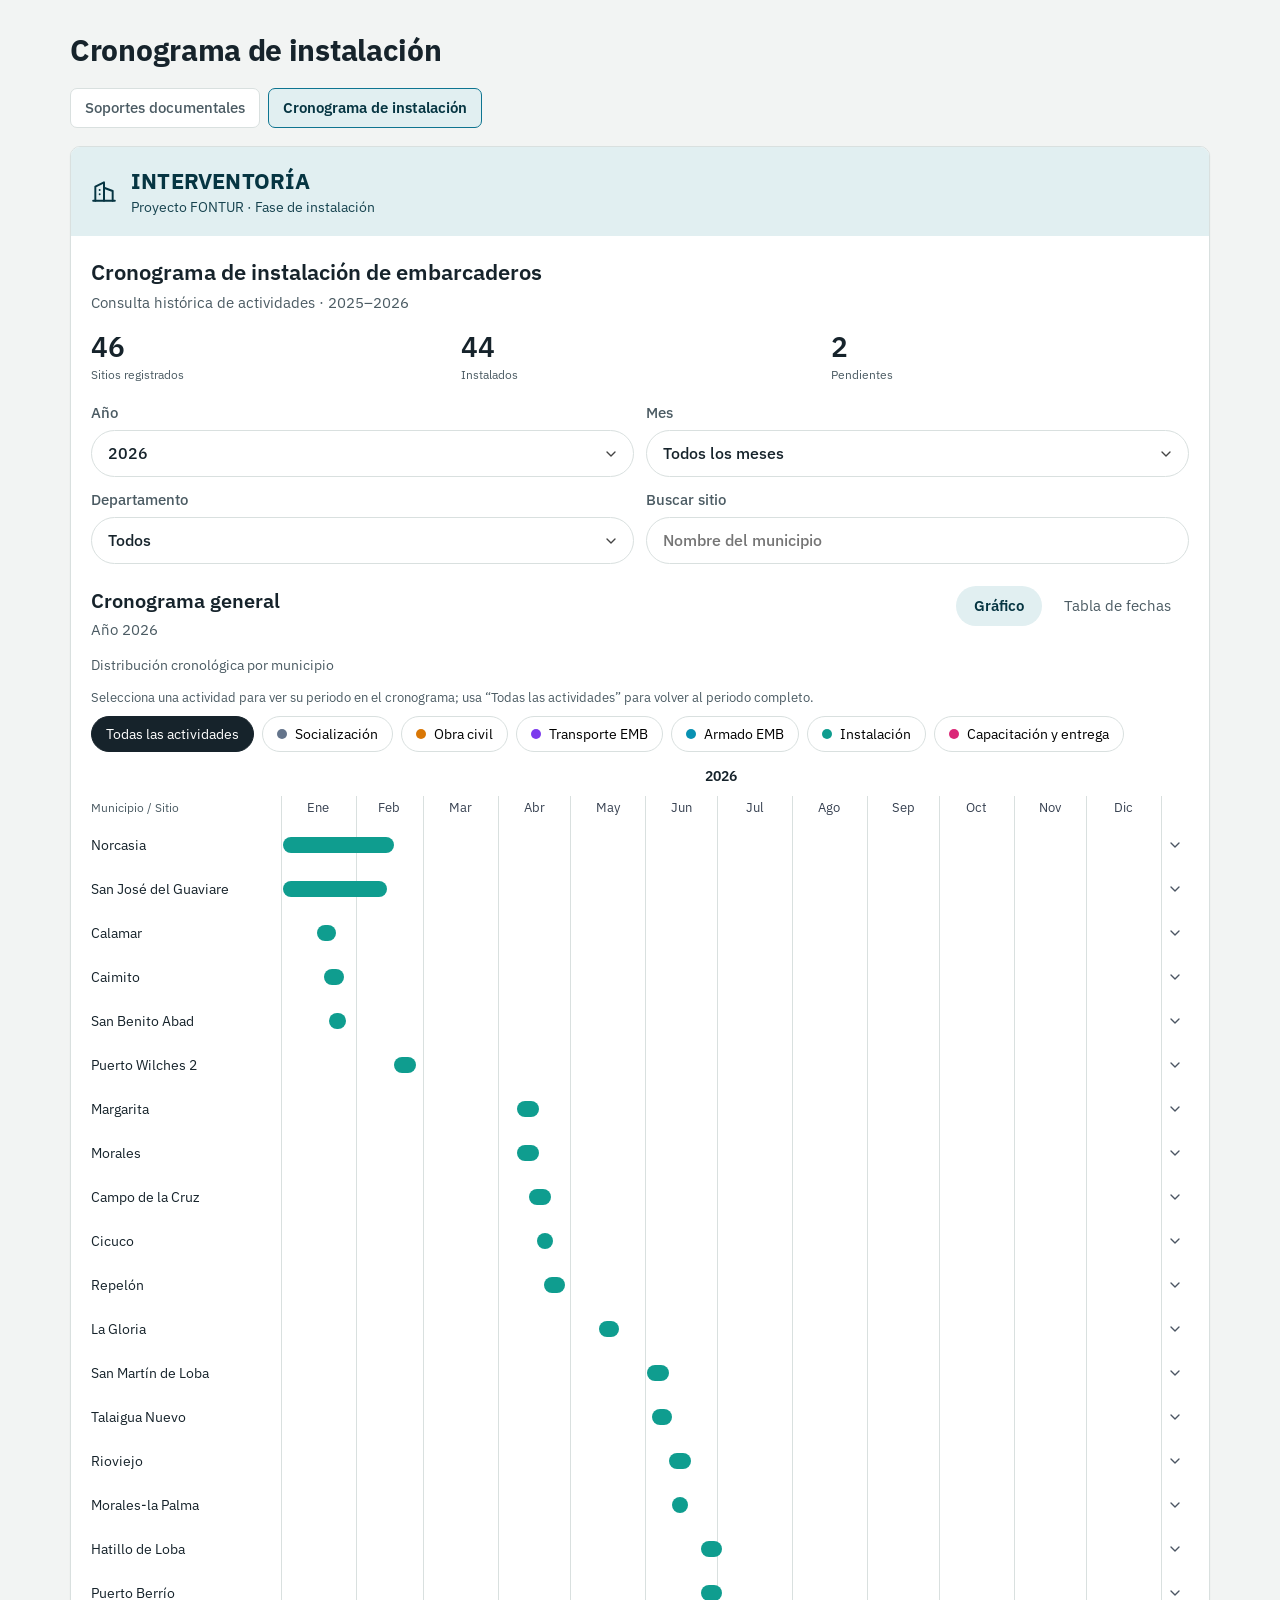
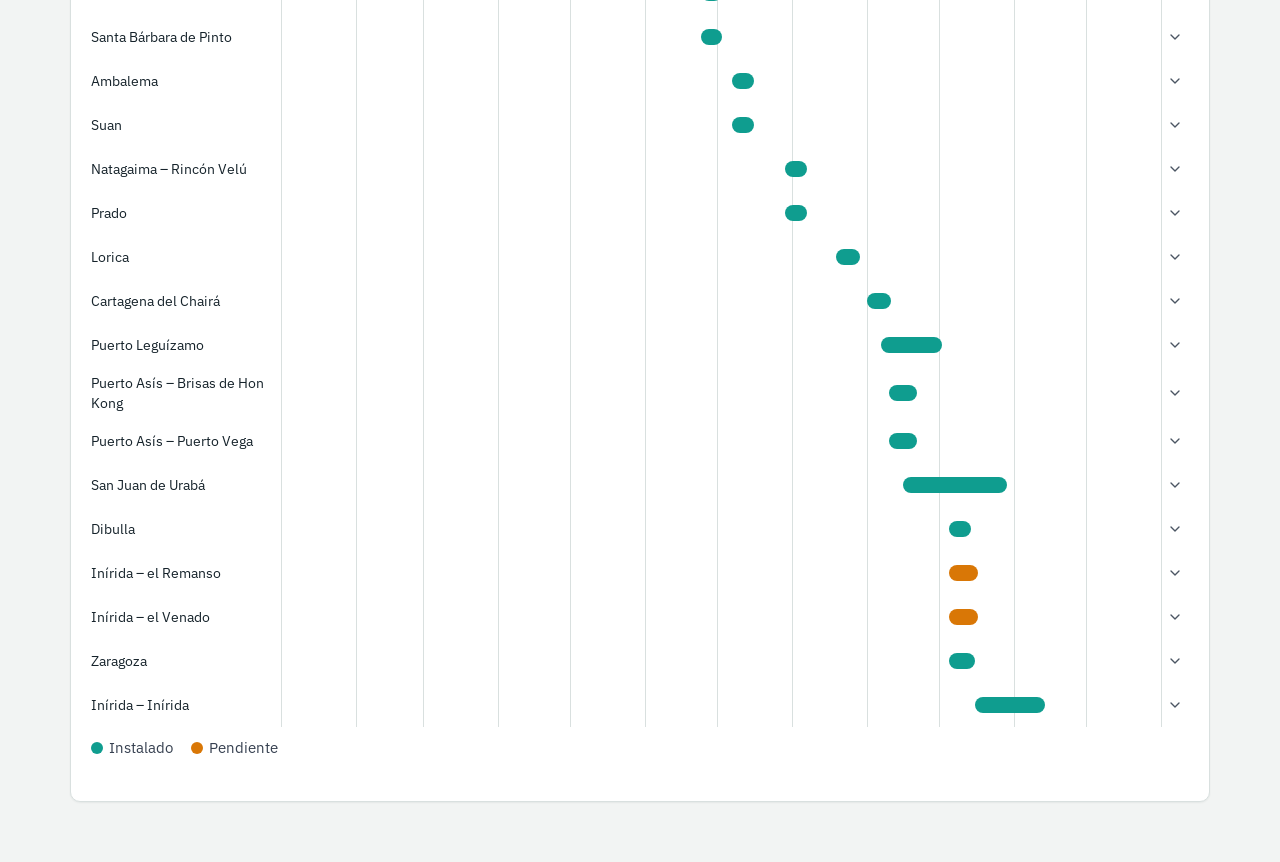
==== commit 1d107c67: "Actualizar tablero desde Excel [skip ci]" ====
--- a/instalacion.html
+++ b/instalacion.html
@@ -36,10 +36,8 @@
 .page-nav a:hover,.page-nav a[aria-current="page"]{border-color:var(--accent);background:var(--accent-soft);color:var(--accent-ink)}
 .page-nav a[aria-current="page"]{font-weight:600}
 .page-nav a:focus-visible{outline:2px solid var(--accent);outline-offset:2px}
-.portal{background:var(--bg-panel);border:1px solid var(--line);border-radius:var(--radius);box-shadow:var(--shadow)}
-.sticky-page-head{position:sticky;top:0;z-index:20;margin:-1px -1px 0;padding-top:20px;background:var(--bg-panel);border-bottom:1px solid var(--line);border-radius:var(--radius) var(--radius) 0 0;max-height:calc(100vh - 16px);overflow-y:auto}
-.sticky-page-head>h1.page,.sticky-page-head>.page-nav{margin-left:20px;margin-right:20px}
-.band{background:var(--accent-soft);color:var(--accent-ink);padding:18px 20px;display:flex;gap:14px;align-items:center;border-radius:var(--radius) var(--radius) 0 0}
+.portal{background:var(--bg-panel);border:1px solid var(--line);border-radius:var(--radius);box-shadow:var(--shadow);overflow:hidden}
+.band{background:var(--accent-soft);color:var(--accent-ink);padding:18px 20px;display:flex;gap:14px;align-items:center}
 .band svg{flex:none}
 .band b{display:block;font-size:22px;letter-spacing:.2px}
 .band span{font-size:14px;opacity:.92}
@@ -113,10 +111,7 @@
 .facts b{font-weight:600}
 table{border-collapse:collapse;width:100%;min-width:900px;font-size:14px}
 th,td{text-align:left;padding:10px 10px;border-bottom:1px solid var(--line);white-space:nowrap}
-th{color:var(--muted);font-weight:600;font-size:13px;background:var(--bg-panel)}
-.sticky-chart-head{display:none;position:fixed;z-index:19;overflow:hidden;border-bottom:1px solid var(--line);background:var(--bg-panel);box-shadow:var(--shadow);pointer-events:none}
-.sticky-chart-head.is-visible{display:block}
-.sticky-chart-head table{margin:0}
+th{color:var(--muted);font-weight:600;font-size:13px;background:#fff;position:sticky;top:0}
 td.m{font-weight:600}
 .st{display:inline-flex;gap:6px;align-items:center}
 .st i{width:9px;height:9px;border-radius:50%}
@@ -141,18 +136,18 @@
 </head>
 <body>
 <div class="wrap">
-  <div class="portal">
-  <div class="sticky-page-head" id="sticky-page-head">
   <h1 class="page">Cronograma de instalación</h1>
   <nav class="page-nav" aria-label="Secciones del proyecto">
     <a href="index.html">Soportes documentales</a>
     <a href="instalacion.html" aria-current="page">Cronograma de instalación</a>
   </nav>
+  <div class="portal">
     <div class="band">
       <svg width="26" height="26" viewBox="0 0 24 24" fill="none" stroke="currentColor" stroke-width="1.8" stroke-linecap="round" stroke-linejoin="round" aria-hidden="true"><path d="M4 21V8l8-4v17"/><path d="M12 9l8 3v9"/><path d="M2 21h20"/><path d="M8 11v.01M8 15v.01"/></svg>
       <div><b>INTERVENTORÍA</b><span>Proyecto FONTUR · Fase de instalación</span></div>
     </div>
     <div class="body">
+      
       <h2 class="sec">Cronograma de instalación de embarcaderos</h2>
       <p class="sub" id="subt"></p>
 
@@ -179,11 +174,7 @@
       <div class="meta"><span>Distribución cronológica por municipio</span></div>
       <p class="chips-help" id="chips-help">Selecciona una actividad para ver su periodo en el cronograma; usa “Todas las actividades” para volver al periodo completo.</p>
       <div class="chips" id="chips" role="group" aria-label="Filtrar cronograma por actividad"></div>
-    </div>
-  </div>
-  <div class="body">
       <div id="chart"></div>
-      <div class="sticky-chart-head" id="sticky-chart-head" aria-hidden="true"></div>
       <div class="legend" id="legend"></div>
       <div id="detail"></div>
       <div id="avisos"></div>
@@ -193,7 +184,7 @@
 </div>
 
 <script>
-const DATA = {"sitios": [{"id": 10, "num": 1, "cod": "68575", "emb": 64, "mun": "Puerto Wilches – la Boya", "dep": "Santander", "sup": "Maria Teresa Pardo", "inst": true, "etapas": [{"k": "soc", "n": "Socialización", "a": "2025-07-14", "b": "2025-07-14", "aok": true, "bok": true}, {"k": "obra", "n": "Obra civil", "a": "2025-07-14", "b": "2025-07-19", "aok": true, "bok": true}, {"k": "tra", "n": "Transporte EMB", "a": "2025-07-20", "b": "2025-07-22", "aok": true, "bok": true}, {"k": "arm", "n": "Armado EMB", "a": "2025-07-23", "b": "2025-07-25", "aok": true, "bok": true}, {"k": "ins", "n": "Instalación", "a": "2025-07-25", "b": "2025-07-25", "aok": true, "bok": true}, {"k": "cap", "n": "Capacitación y entrega", "a": "2025-07-25", "b": "2025-07-25", "aok": true, "bok": true}], "desde": "2025-07-14", "hasta": "2025-07-25", "dias": 11, "habiles": null}, {"id": 11, "num": 2, "cod": "13442", "emb": "53", "mun": "María la Baja", "dep": "Bolívar", "sup": "Maria Teresa Pardo", "inst": true, "etapas": [{"k": "soc", "n": "Socialización", "a": "2025-08-26", "b": "2025-08-26", "aok": true, "bok": true}, {"k": "obra", "n": "Obra civil", "a": "2025-08-27", "b": "2025-09-01", "aok": true, "bok": true}, {"k": "tra", "n": "Transporte EMB", "a": "2025-08-30", "b": "2025-08-30", "aok": true, "bok": true}, {"k": "arm", "n": "Armado EMB", "a": "2025-09-01", "b": "2025-09-04", "aok": true, "bok": true}, {"k": "ins", "n": "Instalación", "a": "2025-09-05", "b": "2025-09-05", "aok": true, "bok": true}, {"k": "cap", "n": "Capacitación y entrega", "a": "2025-09-05", "b": "2025-09-05", "aok": true, "bok": true}], "desde": "2025-08-26", "hasta": "2025-09-05", "dias": 9, "habiles": null}, {"id": 12, "num": 3, "cod": "47161", "emb": "63", "mun": "Cerro de San Antonio", "dep": "Magdalena", "sup": "Andrés Mendez", "inst": true, "etapas": [{"k": "soc", "n": "Socialización", "a": "2025-08-25", "b": "2025-08-25", "aok": true, "bok": true}, {"k": "obra", "n": "Obra civil", "a": "2025-08-26", "b": "2025-09-01", "aok": true, "bok": true}, {"k": "tra", "n": "Transporte EMB", "a": "2025-09-01", "b": "2025-09-01", "aok": true, "bok": true}, {"k": "arm", "n": "Armado EMB", "a": "2025-09-02", "b": "2025-09-05", "aok": true, "bok": true}, {"k": "ins", "n": "Instalación", "a": "2025-09-08", "b": "2025-09-08", "aok": true, "bok": true}, {"k": "cap", "n": "Capacitación y entrega", "a": "2025-09-08", "b": "2025-09-08", "aok": true, "bok": true}], "desde": "2025-08-25", "hasta": "2025-09-08", "dias": 13, "habiles": null}, {"id": 13, "num": 4, "cod": "47555", "emb": 3, "mun": "Plato", "dep": "Magdalena", "sup": "Andrés Mendez", "inst": true, "etapas": [{"k": "soc", "n": "Socialización", "a": "2025-09-22", "b": "2025-09-22", "aok": true, "bok": true}, {"k": "obra", "n": "Obra civil", "a": "2025-09-23", "b": "2025-10-02", "aok": true, "bok": true}, {"k": "tra", "n": "Transporte EMB", "a": "2025-09-26", "b": "2025-09-26", "aok": true, "bok": true}, {"k": "arm", "n": "Armado EMB", "a": "2025-09-27", "b": "2025-10-02", "aok": true, "bok": true}, {"k": "ins", "n": "Instalación", "a": "2025-10-03", "b": "2025-10-03", "aok": true, "bok": true}, {"k": "cap", "n": "Capacitación y entrega", "a": "2025-10-03", "b": "2025-10-03", "aok": true, "bok": true}], "desde": "2025-09-22", "hasta": "2025-10-03", "dias": 10, "habiles": null}, {"id": 14, "num": 5, "cod": "47692", "emb": 1, "mun": "San Sebastián de Buenavista", "dep": "Magdalena", "sup": "Maria Teresa Pardo", "inst": true, "etapas": [{"k": "soc", "n": "Socialización", "a": "2025-09-23", "b": "2025-09-23", "aok": true, "bok": true}, {"k": "obra", "n": "Obra civil", "a": "2025-09-24", "b": "2025-10-30", "aok": true, "bok": true}, {"k": "tra", "n": "Transporte EMB", "a": "2025-09-26", "b": "2025-09-26", "aok": true, "bok": true}, {"k": "arm", "n": "Armado EMB", "a": "2025-09-27", "b": "2025-10-02", "aok": true, "bok": true}, {"k": "ins", "n": "Instalación", "a": "2025-10-03", "b": "2025-10-03", "aok": true, "bok": true}, {"k": "cap", "n": "Capacitación y entrega", "a": "2025-10-03", "b": "2025-10-03", "aok": true, "bok": true}], "desde": "2025-09-23", "hasta": "2025-10-30", "dias": 9, "habiles": null}, {"id": 15, "num": 6, "cod": "47745", "emb": 2, "mun": "Sitionuevo", "dep": "Magdalena", "sup": "Andrés Mendez", "inst": true, "etapas": [{"k": "soc", "n": "Socialización", "a": "2025-11-18", "b": "2025-11-18", "aok": true, "bok": true}, {"k": "obra", "n": "Obra civil", "a": "2025-11-18", "b": "2025-11-22", "aok": true, "bok": true}, {"k": "tra", "n": "Transporte EMB", "a": "2025-11-20", "b": "2025-11-20", "aok": true, "bok": true}, {"k": "arm", "n": "Armado EMB", "a": "2025-11-20", "b": "2025-11-24", "aok": true, "bok": true}, {"k": "ins", "n": "Instalación", "a": "2025-11-24", "b": "2025-11-24", "aok": true, "bok": true}, {"k": "cap", "n": "Capacitación y entrega", "a": "2025-11-24", "b": "2025-11-24", "aok": true, "bok": true}], "desde": "2025-11-18", "hasta": "2025-11-24", "dias": 6, "habiles": null}, {"id": 16, "num": 7, "cod": "73275", "emb": 4, "mun": "Flandes", "dep": "Tolima", "sup": "Maria Teresa Pardo", "inst": true, "etapas": [{"k": "soc", "n": "Socialización", "a": "2025-11-24", "b": "2025-11-24", "aok": true, "bok": true}, {"k": "obra", "n": "Obra civil", "a": "2025-11-26", "b": "2025-11-30", "aok": true, "bok": true}, {"k": "tra", "n": "Transporte EMB", "a": "2025-11-27", "b": "2025-11-30", "aok": true, "bok": true}, {"k": "arm", "n": "Armado EMB", "a": "2025-12-01", "b": "2025-12-03", "aok": true, "bok": true}, {"k": "ins", "n": "Instalación", "a": "2025-12-03", "b": "2025-12-03", "aok": true, "bok": true}, {"k": "cap", "n": "Capacitación y entrega", "a": "2025-12-03", "b": "2025-12-03", "aok": true, "bok": true}], "desde": "2025-11-24", "hasta": "2025-12-03", "dias": 7, "habiles": null}, {"id": 17, "num": 8, "cod": "5591", "emb": 6, "mun": "Puerto Triunfo", "dep": "Antioquia", "sup": "Andrés Mendez", "inst": true, "etapas": [{"k": "soc", "n": "Socialización", "a": "2025-11-26", "b": "2025-11-26", "aok": true, "bok": true}, {"k": "obra", "n": "Obra civil", "a": "2025-11-28", "b": "2025-12-04", "aok": true, "bok": true}, {"k": "tra", "n": "Transporte EMB", "a": "2025-11-27", "b": "2025-11-29", "aok": true, "bok": true}, {"k": "arm", "n": "Armado EMB", "a": "2025-11-29", "b": "2025-12-05", "aok": true, "bok": true}, {"k": "ins", "n": "Instalación", "a": "2025-12-05", "b": "2025-12-05", "aok": true, "bok": true}, {"k": "cap", "n": "Capacitación y entrega", "a": "2025-12-05", "b": "2025-12-05", "aok": true, "bok": true}], "desde": "2025-11-26", "hasta": "2025-12-05", "dias": 7, "habiles": null}, {"id": 18, "num": 9, "cod": "73217", "emb": 5, "mun": "Coyaima", "dep": "Tolima", "sup": "Maria Teresa Pardo", "inst": true, "etapas": [{"k": "soc", "n": "Socialización", "a": "2025-12-10", "b": "2025-12-10", "aok": true, "bok": true}, {"k": "obra", "n": "Obra civil", "a": "2025-12-10", "b": "2025-12-14", "aok": true, "bok": true}, {"k": "tra", "n": "Transporte EMB", "a": "2025-12-09", "b": "2025-12-13", "aok": true, "bok": true}, {"k": "arm", "n": "Armado EMB", "a": "2025-12-13", "b": "2025-12-16", "aok": true, "bok": true}, {"k": "ins", "n": "Instalación", "a": "2025-12-17", "b": "2025-12-17", "aok": true, "bok": true}, {"k": "cap", "n": "Capacitación y entrega", "a": "2025-12-17", "b": "2025-12-17", "aok": true, "bok": true}], "desde": "2025-12-09", "hasta": "2025-12-17", "dias": 7, "habiles": null}, {"id": 19, "num": 10, "cod": "20295", "emb": 13, "mun": "Gamarra", "dep": "Cesar", "sup": "Andrés Mendez", "inst": true, "etapas": [{"k": "soc", "n": "Socialización", "a": "2025-12-10", "b": "2025-12-10", "aok": true, "bok": true}, {"k": "obra", "n": "Obra civil", "a": "2025-12-11", "b": "2025-12-18", "aok": true, "bok": true}, {"k": "tra", "n": "Transporte EMB", "a": "2025-12-11", "b": "2025-12-12", "aok": true, "bok": true}, {"k": "arm", "n": "Armado EMB", "a": "2025-12-12", "b": "2025-12-20", "aok": true, "bok": true}, {"k": "ins", "n": "Instalación", "a": "2025-12-20", "b": "2025-12-20", "aok": true, "bok": true}, {"k": "cap", "n": "Capacitación y entrega", "a": "2025-12-20", "b": "2025-12-20", "aok": true, "bok": true}], "desde": "2025-12-10", "hasta": "2025-12-20", "dias": 9, "habiles": null}, {"id": 20, "num": 11, "cod": "20787", "emb": 15, "mun": "Tamalameque", "dep": "Cesar", "sup": "Deicy Duarte", "inst": true, "etapas": [{"k": "soc", "n": "Socialización", "a": "2025-12-11", "b": "2025-12-11", "aok": true, "bok": true}, {"k": "obra", "n": "Obra civil", "a": "2025-12-12", "b": "2025-12-17", "aok": true, "bok": true}, {"k": "tra", "n": "Transporte EMB", "a": "2025-12-10", "b": "2025-12-11", "aok": true, "bok": true}, {"k": "arm", "n": "Armado EMB", "a": "2025-12-12", "b": "2025-12-16", "aok": true, "bok": true}, {"k": "ins", "n": "Instalación", "a": "2025-12-17", "b": "2025-12-17", "aok": true, "bok": true}, {"k": "cap", "n": "Capacitación y entrega", "a": "2025-12-17", "b": "2025-12-17", "aok": true, "bok": true}], "desde": "2025-12-10", "hasta": "2025-12-17", "dias": 5, "habiles": null}, {"id": 21, "num": 12, "cod": "13248", "emb": 17, "mun": "El Guamo", "dep": "Bolívar", "sup": "Andrés Mendez", "inst": true, "etapas": [{"k": "soc", "n": "Socialización", "a": "2025-12-19", "b": "2025-12-19", "aok": true, "bok": true}, {"k": "obra", "n": "Obra civil", "a": "2025-12-20", "b": "2025-12-22", "aok": true, "bok": true}, {"k": "tra", "n": "Transporte EMB", "a": "2025-12-19", "b": "2025-12-19", "aok": true, "bok": true}, {"k": "arm", "n": "Armado EMB", "a": "2025-12-19", "b": "2025-12-22", "aok": true, "bok": true}, {"k": "ins", "n": "Instalación", "a": "2025-12-23", "b": "2025-12-23", "aok": true, "bok": true}, {"k": "cap", "n": "Capacitación y entrega", "a": "2025-12-23", "b": "2025-12-23", "aok": true, "bok": true}], "desde": "2025-12-19", "hasta": "2025-12-23", "dias": 4, "habiles": null}, {"id": 22, "num": 13, "cod": "13140", "emb": 77, "mun": "Calamar", "dep": "Bolívar", "sup": "Deicy Duarte", "inst": true, "etapas": [{"k": "soc", "n": "Socialización", "a": "2026-01-16", "b": "2026-01-16", "aok": true, "bok": true}, {"k": "obra", "n": "Obra civil", "a": "2026-01-18", "b": "2026-01-22", "aok": true, "bok": true}, {"k": "tra", "n": "Transporte EMB", "a": "2026-01-16", "b": "2026-01-16", "aok": true, "bok": true}, {"k": "arm", "n": "Armado EMB", "a": "2026-01-19", "b": "2026-01-22", "aok": true, "bok": true}, {"k": "ins", "n": "Instalación", "a": "2026-01-23", "b": "2026-01-23", "aok": true, "bok": true}, {"k": "cap", "n": "Capacitación y entrega", "a": "2026-01-23", "b": "2026-01-23", "aok": true, "bok": true}], "desde": "2026-01-16", "hasta": "2026-01-23", "dias": 5, "habiles": null}, {"id": 23, "num": 14, "cod": "70124", "emb": 56, "mun": "Caimito", "dep": "Sucre", "sup": "Maria Teresa Pardo", "inst": true, "etapas": [{"k": "soc", "n": "Socialización", "a": "2026-01-19", "b": "2026-01-19", "aok": true, "bok": true}, {"k": "obra", "n": "Obra civil", "a": "2026-01-20", "b": "2026-01-24", "aok": true, "bok": true}, {"k": "tra", "n": "Transporte EMB", "a": "2026-01-20", "b": "2026-01-21", "aok": true, "bok": true}, {"k": "arm", "n": "Armado EMB", "a": "2026-01-21", "b": "2026-01-25", "aok": true, "bok": true}, {"k": "ins", "n": "Instalación", "a": "2026-01-26", "b": "2026-01-26", "aok": true, "bok": true}, {"k": "cap", "n": "Capacitación y entrega", "a": "2026-01-26", "b": "2026-01-26", "aok": true, "bok": true}], "desde": "2026-01-19", "hasta": "2026-01-26", "dias": 6, "habiles": null}, {"id": 24, "num": 15, "cod": "70678", "emb": 11, "mun": "San Benito Abad", "dep": "Sucre", "sup": "Andrés Mendez", "inst": true, "etapas": [{"k": "soc", "n": "Socialización", "a": "2026-01-21", "b": "2026-01-21", "aok": true, "bok": true}, {"k": "obra", "n": "Obra civil", "a": "2026-01-22", "b": "2026-01-26", "aok": true, "bok": true}, {"k": "tra", "n": "Transporte EMB", "a": "2026-01-21", "b": "2026-01-22", "aok": true, "bok": true}, {"k": "arm", "n": "Armado EMB", "a": "2026-01-23", "b": "2026-01-27", "aok": true, "bok": true}, {"k": "ins", "n": "Instalación", "a": "2026-01-27", "b": "2026-01-27", "aok": true, "bok": true}, {"k": "cap", "n": "Capacitación y entrega", "a": "2026-01-27", "b": "2026-01-27", "aok": true, "bok": true}], "desde": "2026-01-21", "hasta": "2026-01-27", "dias": 5, "habiles": null}, {"id": 25, "num": 16, "cod": "95001", "emb": 76, "mun": "San José del Guaviare", "dep": "Guaviare", "sup": "Maria Teresa Pardo", "inst": true, "etapas": [{"k": "soc", "n": "Socialización", "a": "2026-01-02", "b": "2026-01-02", "aok": true, "bok": true}, {"k": "obra", "n": "Obra civil", "a": "2026-02-09", "b": "2026-02-11", "aok": true, "bok": true}, {"k": "tra", "n": "Transporte EMB", "a": "2026-02-04", "b": "2026-02-08", "aok": true, "bok": true}, {"k": "arm", "n": "Armado EMB", "a": "2026-02-09", "b": "2026-02-12", "aok": true, "bok": true}, {"k": "ins", "n": "Instalación", "a": "2026-02-13", "b": "2026-02-13", "aok": true, "bok": true}, {"k": "cap", "n": "Capacitación y entrega", "a": "2026-02-13", "b": "2026-02-13", "aok": true, "bok": true}], "desde": "2026-01-02", "hasta": "2026-02-13", "dias": 4, "habiles": null}, {"id": 26, "num": 17, "cod": "17495", "emb": 82, "mun": "Norcasia", "dep": "Caldas", "sup": "Andrés Mendez", "inst": true, "etapas": [{"k": "soc", "n": "Socialización", "a": "2026-01-02", "b": "2026-01-02", "aok": true, "bok": true}, {"k": "obra", "n": "Obra civil", "a": "2026-02-08", "b": "2026-02-12", "aok": true, "bok": true}, {"k": "tra", "n": "Transporte EMB", "a": "2026-02-05", "b": "2026-02-07", "aok": true, "bok": true}, {"k": "arm", "n": "Armado EMB", "a": "2026-02-08", "b": "2026-02-13", "aok": true, "bok": true}, {"k": "ins", "n": "Instalación", "a": "2026-02-13", "b": "2026-02-13", "aok": true, "bok": true}, {"k": "cap", "n": "Capacitación y entrega", "a": "2026-02-16", "b": "2026-02-16", "aok": true, "bok": true}], "desde": "2026-01-02", "hasta": "2026-02-16", "dias": 8, "habiles": null}, {"id": 27, "num": 18, "cod": "68575", "emb": "60", "mun": "Puerto Wilches 2", "dep": "Santander", "sup": "Maria Teresa Pardo", "inst": true, "etapas": [{"k": "soc", "n": "Socialización", "a": "2026-02-17", "b": "2026-02-17", "aok": true, "bok": true}, {"k": "obra", "n": "Obra civil", "a": "2026-02-18", "b": "2026-02-21", "aok": true, "bok": true}, {"k": "tra", "n": "Transporte EMB", "a": "2026-02-18", "b": "2026-02-20", "aok": true, "bok": true}, {"k": "arm", "n": "Armado EMB", "a": "2026-02-20", "b": "2026-02-24", "aok": true, "bok": true}, {"k": "ins", "n": "Instalación", "a": "2026-02-25", "b": "2026-02-25", "aok": true, "bok": true}, {"k": "cap", "n": "Capacitación y entrega", "a": "2026-02-25", "b": "2026-02-25", "aok": true, "bok": true}], "desde": "2026-02-17", "hasta": "2026-02-25", "dias": 7, "habiles": null}, {"id": 28, "num": 19, "cod": "13440", "emb": 52, "mun": "Margarita", "dep": "Bolívar", "sup": "Maria Teresa Pardo", "inst": true, "etapas": [{"k": "soc", "n": "Socialización", "a": "2026-04-09", "b": "2026-04-09", "aok": true, "bok": true}, {"k": "obra", "n": "Obra civil", "a": "2026-04-10", "b": "2026-04-13", "aok": true, "bok": true}, {"k": "tra", "n": "Transporte EMB", "a": "2026-04-09", "b": "2026-04-10", "aok": true, "bok": true}, {"k": "arm", "n": "Armado EMB", "a": "2026-04-10", "b": "2026-04-15", "aok": true, "bok": true}, {"k": "ins", "n": "Instalación", "a": "2026-04-16", "b": "2026-04-16", "aok": true, "bok": true}, {"k": "cap", "n": "Capacitación y entrega", "a": "2026-04-17", "b": "2026-04-17", "aok": true, "bok": true}], "desde": "2026-04-09", "hasta": "2026-04-17", "dias": 7, "habiles": null}, {"id": 29, "num": 20, "cod": "13473", "emb": 71, "mun": "Morales", "dep": "Bolívar", "sup": "Andrés Mendez", "inst": true, "etapas": [{"k": "soc", "n": "Socialización", "a": "2026-04-09", "b": "2026-04-09", "aok": true, "bok": true}, {"k": "obra", "n": "Obra civil", "a": "2026-04-10", "b": "2026-04-14", "aok": true, "bok": true}, {"k": "tra", "n": "Transporte EMB", "a": "2026-04-10", "b": "2026-04-11", "aok": true, "bok": true}, {"k": "arm", "n": "Armado EMB", "a": "2026-04-11", "b": "2026-04-15", "aok": true, "bok": true}, {"k": "ins", "n": "Instalación", "a": "2026-04-16", "b": "2026-04-16", "aok": true, "bok": true}, {"k": "cap", "n": "Capacitación y entrega", "a": "2026-04-17", "b": "2026-04-17", "aok": true, "bok": true}], "desde": "2026-04-09", "hasta": "2026-04-17", "dias": 7, "habiles": null}, {"id": 30, "num": 21, "cod": "8137", "emb": 67, "mun": "Campo de la Cruz", "dep": "Atlántico", "sup": "Andrés Mendez", "inst": true, "etapas": [{"k": "soc", "n": "Socialización", "a": "2026-04-14", "b": "2026-04-14", "aok": true, "bok": true}, {"k": "obra", "n": "Obra civil", "a": "2026-04-18", "b": "2026-04-20", "aok": true, "bok": true}, {"k": "tra", "n": "Transporte EMB", "a": "2026-04-15", "b": "2026-04-16", "aok": true, "bok": true}, {"k": "arm", "n": "Armado EMB", "a": "2026-04-15", "b": "2026-04-20", "aok": true, "bok": true}, {"k": "ins", "n": "Instalación", "a": "2026-04-20", "b": "2026-04-20", "aok": true, "bok": true}, {"k": "cap", "n": "Capacitación y entrega", "a": "2026-04-22", "b": "2026-04-22", "aok": true, "bok": true}], "desde": "2026-04-14", "hasta": "2026-04-22", "dias": 7, "habiles": null}, {"id": 31, "num": 22, "cod": "13188", "emb": 44, "mun": "Cicuco", "dep": "Bolívar", "sup": "Maria Teresa Pardo", "inst": true, "etapas": [{"k": "soc", "n": "Socialización", "a": "2026-04-17", "b": "2026-04-17", "aok": true, "bok": true}, {"k": "obra", "n": "Obra civil", "a": "2026-04-19", "b": "2026-04-22", "aok": true, "bok": true}, {"k": "tra", "n": "Transporte EMB", "a": "2026-04-17", "b": "2026-04-18", "aok": true, "bok": true}, {"k": "arm", "n": "Armado EMB", "a": "2026-04-19", "b": "2026-04-22", "aok": true, "bok": true}, {"k": "ins", "n": "Instalación", "a": "2026-04-23", "b": "2026-04-23", "aok": true, "bok": true}, {"k": "cap", "n": "Capacitación y entrega", "a": "2026-04-23", "b": "2026-04-23", "aok": true, "bok": true}], "desde": "2026-04-17", "hasta": "2026-04-23", "dias": 4, "habiles": null}, {"id": 32, "num": 23, "cod": "8606", "emb": 9, "mun": "Repelón", "dep": "Atlántico", "sup": "Madelyn Castellanos", "inst": true, "etapas": [{"k": "soc", "n": "Socialización", "a": "2026-04-20", "b": "2026-04-20", "aok": true, "bok": true}, {"k": "obra", "n": "Obra civil", "a": "2026-04-21", "b": "2026-04-28", "aok": true, "bok": true}, {"k": "tra", "n": "Transporte EMB", "a": "2026-04-22", "b": "2026-04-22", "aok": true, "bok": true}, {"k": "arm", "n": "Armado EMB", "a": "2026-04-22", "b": "2026-04-27", "aok": true, "bok": true}, {"k": "ins", "n": "Instalación", "a": "2026-04-28", "b": "2026-04-28", "aok": true, "bok": true}, {"k": "cap", "n": "Capacitación y entrega", "a": "2026-04-28", "b": "2026-04-28", "aok": true, "bok": true}], "desde": "2026-04-20", "hasta": "2026-04-28", "dias": 7, "habiles": null}, {"id": 33, "num": 24, "cod": "20383", "emb": 30, "mun": "La Gloria", "dep": "Cesar", "sup": "Andrés Mendez", "inst": true, "etapas": [{"k": "soc", "n": "Socialización", "a": "2026-05-13", "b": "2026-05-13", "aok": true, "bok": true}, {"k": "obra", "n": "Obra civil", "a": "2026-05-14", "b": "2026-05-17", "aok": true, "bok": true}, {"k": "tra", "n": "Transporte EMB", "a": "2026-05-13", "b": "2026-05-14", "aok": true, "bok": true}, {"k": "arm", "n": "Armado EMB", "a": "2026-05-14", "b": "2026-05-20", "aok": true, "bok": true}, {"k": "ins", "n": "Instalación", "a": "2026-05-20", "b": "2026-05-20", "aok": true, "bok": true}, {"k": "cap", "n": "Capacitación y entrega", "a": "2026-05-20", "b": "2026-05-20", "aok": true, "bok": true}], "desde": "2026-05-13", "hasta": "2026-05-20", "dias": 6, "habiles": null}, {"id": 34, "num": 25, "cod": "13667", "emb": 49, "mun": "San Martín de Loba", "dep": "Bolívar", "sup": "Maria Teresa Pardo", "inst": true, "etapas": [{"k": "soc", "n": "Socialización", "a": "2026-06-02", "b": "2026-06-02", "aok": true, "bok": true}, {"k": "obra", "n": "Obra civil", "a": "2026-06-05", "b": "2026-06-09", "aok": true, "bok": true}, {"k": "tra", "n": "Transporte EMB", "a": "2026-06-04", "b": "2026-06-05", "aok": true, "bok": true}, {"k": "arm", "n": "Armado EMB", "a": "2026-06-05", "b": "2026-06-09", "aok": true, "bok": true}, {"k": "ins", "n": "Instalación", "a": "2026-06-10", "b": "2026-06-10", "aok": true, "bok": true}, {"k": "cap", "n": "Capacitación y entrega", "a": "2026-06-10", "b": "2026-06-10", "aok": true, "bok": true}], "desde": "2026-06-02", "hasta": "2026-06-10", "dias": 5, "habiles": null}, {"id": 35, "num": 26, "cod": "13780", "emb": 45, "mun": "Talaigua Nuevo", "dep": "Bolívar", "sup": "Andrés Mendez", "inst": true, "etapas": [{"k": "soc", "n": "Socialización", "a": "2026-06-04", "b": "2026-06-04", "aok": true, "bok": true}, {"k": "obra", "n": "Obra civil", "a": "2026-06-06", "b": "2026-06-09", "aok": true, "bok": true}, {"k": "tra", "n": "Transporte EMB", "a": "2026-06-06", "b": "2026-06-07", "aok": true, "bok": true}, {"k": "arm", "n": "Armado EMB", "a": "2026-06-07", "b": "2026-06-09", "aok": true, "bok": true}, {"k": "ins", "n": "Instalación", "a": "2026-06-11", "b": "2026-06-11", "aok": true, "bok": true}, {"k": "cap", "n": "Capacitación y entrega", "a": "2026-06-11", "b": "2026-06-11", "aok": true, "bok": true}], "desde": "2026-06-04", "hasta": "2026-06-11", "dias": 5, "habiles": null}, {"id": 36, "num": 27, "cod": "13160", "emb": 74, "mun": "Morales-la Palma", "dep": "Bolívar", "sup": "Andrés Mendez", "inst": true, "etapas": [{"k": "soc", "n": "Socialización", "a": "2026-06-12", "b": "2026-06-12", "aok": true, "bok": true}, {"k": "obra", "n": "Obra civil", "a": "2026-06-14", "b": "2026-06-17", "aok": true, "bok": true}, {"k": "tra", "n": "Transporte EMB", "a": "2026-06-12", "b": "2026-06-13", "aok": true, "bok": true}, {"k": "arm", "n": "Armado EMB", "a": "2026-06-13", "b": "2026-06-17", "aok": true, "bok": true}, {"k": "ins", "n": "Instalación", "a": "2026-06-18", "b": "2026-06-18", "aok": true, "bok": true}, {"k": "cap", "n": "Capacitación y entrega", "a": "2026-06-18", "b": "2026-06-18", "aok": true, "bok": true}], "desde": "2026-06-12", "hasta": "2026-06-18", "dias": 5, "habiles": null}, {"id": 37, "num": 28, "cod": "13600", "emb": 34, "mun": "Rioviejo", "dep": "Bolívar", "sup": "Maria Teresa Pardo", "inst": true, "etapas": [{"k": "soc", "n": "Socialización", "a": "2026-06-11", "b": "2026-06-11", "aok": true, "bok": true}, {"k": "obra", "n": "Obra civil", "a": "2026-06-14", "b": "2026-06-19", "aok": true, "bok": true}, {"k": "tra", "n": "Transporte EMB", "a": "2026-06-12", "b": "2026-06-14", "aok": true, "bok": true}, {"k": "arm", "n": "Armado EMB", "a": "2026-06-14", "b": "2026-06-18", "aok": true, "bok": true}, {"k": "ins", "n": "Instalación", "a": "2026-06-19", "b": "2026-06-19", "aok": true, "bok": true}, {"k": "cap", "n": "Capacitación y entrega", "a": "2026-06-19", "b": "2026-06-19", "aok": true, "bok": true}], "desde": "2026-06-11", "hasta": "2026-06-19", "dias": 5, "habiles": null}, {"id": 38, "num": 29, "cod": "13300", "emb": 62, "mun": "Hatillo de Loba", "dep": "Bolívar", "sup": "Madelyn Castellanos", "inst": true, "etapas": [{"k": "soc", "n": "Socialización", "a": "2026-06-24", "b": "2026-06-24", "aok": true, "bok": true}, {"k": "obra", "n": "Obra civil", "a": "2026-06-25", "b": "2026-06-29", "aok": true, "bok": true}, {"k": "tra", "n": "Transporte EMB", "a": "2026-06-26", "b": "2026-06-28", "aok": true, "bok": true}, {"k": "arm", "n": "Armado EMB", "a": "2026-06-29", "b": "2026-07-01", "aok": true, "bok": true}, {"k": "ins", "n": "Instalación", "a": "2026-07-02", "b": "2026-07-02", "aok": true, "bok": true}, {"k": "cap", "n": "Capacitación y entrega", "a": "2026-07-02", "b": "2026-07-02", "aok": true, "bok": true}], "desde": "2026-06-24", "hasta": "2026-07-02", "dias": 7, "habiles": null}, {"id": 39, "num": 30, "cod": "47720", "emb": 39, "mun": "Santa Bárbara de Pinto", "dep": "Magdalena", "sup": "Deicy Duarte", "inst": true, "etapas": [{"k": "soc", "n": "Socialización", "a": "2026-06-24", "b": "2026-06-24", "aok": true, "bok": true}, {"k": "obra", "n": "Obra civil", "a": "2026-06-26", "b": "2026-06-29", "aok": true, "bok": true}, {"k": "tra", "n": "Transporte EMB", "a": "2026-06-25", "b": "2026-06-27", "aok": true, "bok": true}, {"k": "arm", "n": "Armado EMB", "a": "2026-06-28", "b": "2026-07-01", "aok": true, "bok": true}, {"k": "ins", "n": "Instalación", "a": "2026-07-02", "b": "2026-07-02", "aok": true, "bok": true}, {"k": "cap", "n": "Capacitación y entrega", "a": "2026-07-02", "b": "2026-07-02", "aok": true, "bok": true}], "desde": "2026-06-24", "hasta": "2026-07-02", "dias": 6, "habiles": null}, {"id": 40, "num": 31, "cod": "5579", "emb": 72, "mun": "Puerto Berrío", "dep": "Antioquia", "sup": "Andrés Mendez", "inst": true, "etapas": [{"k": "soc", "n": "Socialización", "a": "2026-06-24", "b": "2026-06-24", "aok": true, "bok": true}, {"k": "obra", "n": "Obra civil", "a": "2026-06-29", "b": "2026-07-01", "aok": true, "bok": true}, {"k": "tra", "n": "Transporte EMB", "a": "2026-06-24", "b": "2026-06-25", "aok": true, "bok": true}, {"k": "arm", "n": "Armado EMB", "a": "2026-06-25", "b": "2026-07-02", "aok": true, "bok": true}, {"k": "ins", "n": "Instalación", "a": "2026-07-02", "b": "2026-07-02", "aok": true, "bok": true}, {"k": "cap", "n": "Capacitación y entrega", "a": "2026-07-02", "b": "2026-07-02", "aok": true, "bok": true}], "desde": "2026-06-24", "hasta": "2026-07-02", "dias": 7, "habiles": null}, {"id": 41, "num": 32, "cod": "8770", "emb": 46, "mun": "Suan", "dep": "Atlántico", "sup": "Madelyn Castellanos", "inst": true, "etapas": [{"k": "soc", "n": "Socialización", "a": "2026-07-07", "b": "2026-07-07", "aok": true, "bok": true}, {"k": "obra", "n": "Obra civil", "a": "2026-07-09", "b": "2026-07-12", "aok": true, "bok": true}, {"k": "tra", "n": "Transporte EMB", "a": "2026-07-08", "b": "2026-07-08", "aok": true, "bok": true}, {"k": "arm", "n": "Armado EMB", "a": "2026-07-08", "b": "2026-07-15", "aok": true, "bok": true}, {"k": "ins", "n": "Instalación", "a": "2026-07-15", "b": "2026-07-15", "aok": true, "bok": true}, {"k": "cap", "n": "Capacitación y entrega", "a": "2026-07-15", "b": "2026-07-15", "aok": true, "bok": true}], "desde": "2026-07-07", "hasta": "2026-07-15", "dias": 7, "habiles": null}, {"id": 42, "num": 33, "cod": "73030", "emb": 66, "mun": "Ambalema", "dep": "Tolima", "sup": "Deicy Duarte", "inst": true, "etapas": [{"k": "soc", "n": "Socialización", "a": "2026-07-07", "b": "2026-07-07", "aok": true, "bok": true}, {"k": "obra", "n": "Obra civil", "a": "2026-07-09", "b": "2026-07-12", "aok": true, "bok": true}, {"k": "tra", "n": "Transporte EMB", "a": "2026-07-10", "b": "2026-07-12", "aok": true, "bok": true}, {"k": "arm", "n": "Armado EMB", "a": "2026-07-12", "b": "2026-07-14", "aok": true, "bok": true}, {"k": "ins", "n": "Instalación", "a": "2026-07-15", "b": "2026-07-15", "aok": true, "bok": true}, {"k": "cap", "n": "Capacitación y entrega", "a": "2026-07-15", "b": "2026-07-15", "aok": true, "bok": true}], "desde": "2026-07-07", "hasta": "2026-07-15", "dias": 6, "habiles": null}, {"id": 43, "num": 34, "cod": "73483", "emb": 12, "mun": "Natagaima – Rincón Velú", "dep": "Tolima", "sup": "Maria Teresa Pardo", "inst": true, "etapas": [{"k": "soc", "n": "Socialización", "a": "2026-07-29", "b": "2026-07-29", "aok": true, "bok": true}, {"k": "obra", "n": "Obra civil", "a": "2026-07-31", "b": "2026-08-04", "aok": true, "bok": true}, {"k": "tra", "n": "Transporte EMB", "a": "2026-07-30", "b": "2026-08-01", "aok": true, "bok": true}, {"k": "arm", "n": "Armado EMB", "a": "2026-08-02", "b": "2026-08-05", "aok": true, "bok": true}, {"k": "ins", "n": "Instalación", "a": "2026-08-06", "b": "2026-08-06", "aok": true, "bok": true}, {"k": "cap", "n": "Capacitación y entrega", "a": "2026-08-06", "b": "2026-08-06", "aok": true, "bok": true}], "desde": "2026-07-29", "hasta": "2026-08-06", "dias": 6, "habiles": null}, {"id": 44, "num": 35, "cod": "73563", "emb": 18, "mun": "Prado", "dep": "Tolima", "sup": "Andrés Mendez", "inst": true, "etapas": [{"k": "soc", "n": "Socialización", "a": "2026-07-29", "b": "2026-07-29", "aok": true, "bok": true}, {"k": "obra", "n": "Obra civil", "a": "2026-08-04", "b": "2026-08-06", "aok": true, "bok": true}, {"k": "tra", "n": "Transporte EMB", "a": "2026-07-30", "b": "2026-07-31", "aok": true, "bok": true}, {"k": "arm", "n": "Armado EMB", "a": "2026-08-01", "b": "2026-08-05", "aok": true, "bok": true}, {"k": "ins", "n": "Instalación", "a": "2026-08-06", "b": "2026-08-06", "aok": true, "bok": true}, {"k": "cap", "n": "Capacitación y entrega", "a": "2026-08-06", "b": "2026-08-06", "aok": true, "bok": true}], "desde": "2026-07-29", "hasta": "2026-08-06", "dias": 5, "habiles": null}, {"id": 45, "num": 36, "cod": "23417", "emb": 48, "mun": "Lorica", "dep": "Córdoba", "sup": "Maria Teresa Pardo", "inst": true, "etapas": [{"k": "soc", "n": "Socialización", "a": "2026-08-19", "b": "2026-08-19", "aok": true, "bok": true}, {"k": "obra", "n": "Obra civil", "a": "2026-08-21", "b": "2026-08-27", "aok": true, "bok": true}, {"k": "tra", "n": "Transporte EMB", "a": "2026-08-21", "b": "2026-08-21", "aok": true, "bok": true}, {"k": "arm", "n": "Armado EMB", "a": "2026-08-22", "b": "2026-08-27", "aok": true, "bok": true}, {"k": "ins", "n": "Instalación", "a": "2026-08-28", "b": "2026-08-28", "aok": true, "bok": true}, {"k": "cap", "n": "Capacitación y entrega", "a": "2026-08-28", "b": "2026-08-28", "aok": true, "bok": true}], "desde": "2026-08-19", "hasta": "2026-08-28", "dias": 7, "habiles": null}, {"id": 46, "num": 37, "cod": "18150", "emb": 41, "mun": "Cartagena del Chairá", "dep": "Caquetá", "sup": "Maria Teresa Pardo", "inst": true, "etapas": [{"k": "soc", "n": "Socialización", "a": "2026-09-01", "b": "2026-09-01", "aok": true, "bok": true}, {"k": "obra", "n": "Obra civil", "a": "2026-09-06", "b": "2026-09-09", "aok": true, "bok": true}, {"k": "tra", "n": "Transporte EMB", "a": "2026-09-01", "b": "2026-09-06", "aok": true, "bok": true}, {"k": "arm", "n": "Armado EMB", "a": "2026-09-06", "b": "2026-09-09", "aok": true, "bok": true}, {"k": "ins", "n": "Instalación", "a": "2026-09-10", "b": "2026-09-10", "aok": true, "bok": true}, {"k": "cap", "n": "Capacitación y entrega", "a": "2026-09-10", "b": "2026-09-10", "aok": true, "bok": true}], "desde": "2026-09-01", "hasta": "2026-09-10", "dias": 4, "habiles": null}, {"id": 47, "num": 38, "cod": "86568", "emb": 7, "mun": "Puerto Asís – Brisas de Hon Kong", "dep": "Putumayo", "sup": "Andrés Mendez", "inst": true, "etapas": [{"k": "soc", "n": "Socialización", "a": "2026-09-10", "b": "2026-09-10", "aok": true, "bok": true}, {"k": "obra", "n": "Obra civil", "a": "2026-09-12", "b": "2026-09-15", "aok": true, "bok": true}, {"k": "tra", "n": "Transporte EMB", "a": "2026-09-10", "b": "2026-09-13", "aok": true, "bok": true}, {"k": "arm", "n": "Armado EMB", "a": "2026-09-14", "b": "2026-09-18", "aok": true, "bok": true}, {"k": "ins", "n": "Instalación", "a": "2026-09-21", "b": "2026-09-21", "aok": true, "bok": true}, {"k": "cap", "n": "Capacitación y entrega", "a": "2026-09-21", "b": "2026-09-21", "aok": true, "bok": true}], "desde": "2026-09-10", "hasta": "2026-09-21", "dias": 9, "habiles": null}, {"id": 48, "num": 39, "cod": "86568", "emb": 43, "mun": "Puerto Asís – Puerto Vega", "dep": "Putumayo", "sup": "Andrés Mendez", "inst": true, "etapas": [{"k": "soc", "n": "Socialización", "a": "2026-09-10", "b": "2026-09-10", "aok": true, "bok": true}, {"k": "obra", "n": "Obra civil", "a": "2026-09-13", "b": "2026-09-16", "aok": true, "bok": true}, {"k": "tra", "n": "Transporte EMB", "a": "2026-09-10", "b": "2026-09-13", "aok": true, "bok": true}, {"k": "arm", "n": "Armado EMB", "a": "2026-09-14", "b": "2026-09-18", "aok": true, "bok": true}, {"k": "ins", "n": "Instalación", "a": "2026-09-21", "b": "2026-09-21", "aok": true, "bok": true}, {"k": "cap", "n": "Capacitación y entrega", "a": "2026-09-21", "b": "2026-09-21", "aok": true, "bok": true}], "desde": "2026-09-10", "hasta": "2026-09-21", "dias": 8, "habiles": null}, {"id": 49, "num": 40, "cod": "86573", "emb": 73, "mun": "Puerto Leguízamo", "dep": "Putumayo", "sup": "Andrés Mendez", "inst": true, "etapas": [{"k": "soc", "n": "Socialización", "a": "2026-09-12", "b": "2026-09-12", "aok": true, "bok": true}, {"k": "obra", "n": "Obra civil", "a": "2026-09-14", "b": "2026-09-16", "aok": true, "bok": true}, {"k": "tra", "n": "Transporte EMB", "a": "2026-09-07", "b": "2026-09-27", "aok": true, "bok": true}, {"k": "arm", "n": "Armado EMB", "a": "2026-09-27", "b": "2026-09-30", "aok": true, "bok": true}, {"k": "ins", "n": "Instalación", "a": "2026-10-01", "b": "2026-10-01", "aok": true, "bok": true}, {"k": "cap", "n": "Capacitación y entrega", "a": "2026-10-01", "b": "2026-10-01", "aok": true, "bok": true}], "desde": "2026-09-07", "hasta": "2026-10-01", "dias": 17, "habiles": null}, {"id": 50, "num": 41, "cod": "44090", "emb": 86, "mun": "Dibulla", "dep": "La Guajira", "sup": "Deicy Duarte", "inst": true, "etapas": [{"k": "soc", "n": "Socialización", "a": "2026-10-05", "b": "2026-10-05", "aok": true, "bok": true}, {"k": "obra", "n": "Obra civil", "a": "2026-10-08", "b": "2026-10-12", "aok": true, "bok": true}, {"k": "tra", "n": "Transporte EMB", "a": "2026-10-07", "b": "2026-10-08", "aok": true, "bok": true}, {"k": "arm", "n": "Armado EMB", "a": "2026-10-09", "b": "2026-10-12", "aok": true, "bok": true}, {"k": "ins", "n": "Instalación", "a": "2026-10-12", "b": "2026-10-12", "aok": true, "bok": true}, {"k": "cap", "n": "Capacitación y entrega", "a": "2026-10-13", "b": "2026-10-13", "aok": true, "bok": true}], "desde": "2026-10-05", "hasta": "2026-10-13", "dias": 5, "habiles": null}, {"id": 51, "num": 42, "cod": "5895", "emb": 81, "mun": "Zaragoza", "dep": "Antioquia", "sup": "Madelyn Castellanos", "inst": true, "etapas": [{"k": "soc", "n": "Socialización", "a": "2026-10-05", "b": "2026-10-05", "aok": true, "bok": true}, {"k": "obra", "n": "Obra civil", "a": "2026-10-08", "b": "2026-10-15", "aok": true, "bok": true}, {"k": "tra", "n": "Transporte EMB", "a": "2026-10-06", "b": "2026-10-08", "aok": true, "bok": true}, {"k": "arm", "n": "Armado EMB", "a": "2026-10-09", "b": "2026-10-15", "aok": true, "bok": true}, {"k": "ins", "n": "Instalación", "a": "2026-10-15", "b": "2026-10-15", "aok": true, "bok": true}, {"k": "cap", "n": "Capacitación y entrega", "a": "2026-10-15", "b": "2026-10-15", "aok": true, "bok": true}], "desde": "2026-10-05", "hasta": "2026-10-15", "dias": 7, "habiles": null}, {"id": 52, "num": 43, "cod": "5659", "emb": 20, "mun": "San Juan de Urabá", "dep": "Antioquia", "sup": "Maria Teresa Pardo", "inst": true, "etapas": [{"k": "soc", "n": "Socialización", "a": "2026-09-16", "b": "2026-09-16", "aok": true, "bok": true}, {"k": "obra", "n": "Obra civil", "a": "2026-10-20", "b": "2026-10-24", "aok": true, "bok": true}, {"k": "tra", "n": "Transporte EMB", "a": "2026-10-21", "b": "2026-10-22", "aok": true, "bok": true}, {"k": "arm", "n": "Armado EMB", "a": "2026-10-23", "b": "2026-10-27", "aok": true, "bok": true}, {"k": "ins", "n": "Instalación", "a": "2026-10-28", "b": "2026-10-28", "aok": true, "bok": true}, {"k": "cap", "n": "Capacitación y entrega", "a": "2026-10-28", "b": "2026-10-28", "aok": true, "bok": true}], "desde": "2026-09-16", "hasta": "2026-10-28", "dias": 8, "habiles": null}, {"id": 53, "num": 44, "cod": "94001", "emb": 14, "mun": "Inírida – Inírida", "dep": "Guainía", "sup": "Andrés Mendez", "inst": true, "etapas": [{"k": "soc", "n": "Socialización", "a": "2026-10-16", "b": "2026-10-16", "aok": true, "bok": true}, {"k": "obra", "n": "Obra civil", "a": "2026-11-06", "b": "2026-11-10", "aok": true, "bok": true}, {"k": "tra", "n": "Transporte EMB", "a": "2026-10-05", "b": "2026-11-06", "aok": false, "bok": true}, {"k": "arm", "n": "Armado EMB", "a": "2026-11-06", "b": "2026-11-09", "aok": true, "bok": true}, {"k": "ins", "n": "Instalación", "a": "2026-11-09", "b": "2026-11-09", "aok": true, "bok": true}, {"k": "cap", "n": "Capacitación y entrega", "a": "2026-11-13", "b": "2026-11-13", "aok": true, "bok": true}], "desde": "2026-10-16", "hasta": "2026-11-13", "dias": 7, "habiles": null}, {"id": 54, "num": 45, "cod": "94001", "emb": 8, "mun": "Inírida – el Venado", "dep": "Guainía", "sup": "Andrés Mendez", "inst": false, "etapas": [{"k": "soc", "n": "Socialización", "a": "2026-10-16", "b": "2026-10-16", "aok": true, "bok": true}, {"k": "tra", "n": "Transporte EMB", "a": "2026-10-05", "b": null, "aok": true, "bok": false}], "desde": "2026-10-05", "hasta": "2026-10-16", "dias": null, "habiles": null}, {"id": 55, "num": 46, "cod": "94001", "emb": 10, "mun": "Inírida – el Remanso", "dep": "Guainía", "sup": "Andrés Mendez", "inst": false, "etapas": [{"k": "soc", "n": "Socialización", "a": "2026-10-16", "b": "2026-10-16", "aok": true, "bok": true}, {"k": "tra", "n": "Transporte EMB", "a": "2026-10-05", "b": null, "aok": true, "bok": false}], "desde": "2026-10-05", "hasta": "2026-10-16", "dias": null, "habiles": null}], "avisos": ["Inírida – Inírida: Transporte EMB (tra_a) = 2026-10-05 no es coherente con la fecha de instalación; se excluye del gráfico (fila 53)"], "fuente": "Tablero_control_General_Instalación_180926.xlsx", "generado": "2026-11-10"};
+const DATA = {"sitios": [{"id": 10, "num": 1, "cod": "68575", "emb": 64, "mun": "Puerto Wilches – la Boya", "dep": "Santander", "sup": "Maria Teresa Pardo", "inst": true, "etapas": [{"k": "soc", "n": "Socialización", "a": "2025-07-14", "b": "2025-07-14", "aok": true, "bok": true}, {"k": "obra", "n": "Obra civil", "a": "2025-07-14", "b": "2025-07-19", "aok": true, "bok": true}, {"k": "tra", "n": "Transporte EMB", "a": "2025-07-20", "b": "2025-07-22", "aok": true, "bok": true}, {"k": "arm", "n": "Armado EMB", "a": "2025-07-23", "b": "2025-07-25", "aok": true, "bok": true}, {"k": "ins", "n": "Instalación", "a": "2025-07-25", "b": "2025-07-25", "aok": true, "bok": true}, {"k": "cap", "n": "Capacitación y entrega", "a": "2025-07-25", "b": "2025-07-25", "aok": true, "bok": true}], "desde": "2025-07-14", "hasta": "2025-07-25", "dias": 11, "habiles": null}, {"id": 11, "num": 2, "cod": "13442", "emb": "53", "mun": "María la Baja", "dep": "Bolívar", "sup": "Maria Teresa Pardo", "inst": true, "etapas": [{"k": "soc", "n": "Socialización", "a": "2025-08-26", "b": "2025-08-26", "aok": true, "bok": true}, {"k": "obra", "n": "Obra civil", "a": "2025-08-27", "b": "2025-09-01", "aok": true, "bok": true}, {"k": "tra", "n": "Transporte EMB", "a": "2025-08-30", "b": "2025-08-30", "aok": true, "bok": true}, {"k": "arm", "n": "Armado EMB", "a": "2025-09-01", "b": "2025-09-04", "aok": true, "bok": true}, {"k": "ins", "n": "Instalación", "a": "2025-09-05", "b": "2025-09-05", "aok": true, "bok": true}, {"k": "cap", "n": "Capacitación y entrega", "a": "2025-09-05", "b": "2025-09-05", "aok": true, "bok": true}], "desde": "2025-08-26", "hasta": "2025-09-05", "dias": 9, "habiles": null}, {"id": 12, "num": 3, "cod": "47161", "emb": "63", "mun": "Cerro de San Antonio", "dep": "Magdalena", "sup": "Andrés Mendez", "inst": true, "etapas": [{"k": "soc", "n": "Socialización", "a": "2025-08-25", "b": "2025-08-25", "aok": true, "bok": true}, {"k": "obra", "n": "Obra civil", "a": "2025-08-26", "b": "2025-09-01", "aok": true, "bok": true}, {"k": "tra", "n": "Transporte EMB", "a": "2025-09-01", "b": "2025-09-01", "aok": true, "bok": true}, {"k": "arm", "n": "Armado EMB", "a": "2025-09-02", "b": "2025-09-05", "aok": true, "bok": true}, {"k": "ins", "n": "Instalación", "a": "2025-09-08", "b": "2025-09-08", "aok": true, "bok": true}, {"k": "cap", "n": "Capacitación y entrega", "a": "2025-09-08", "b": "2025-09-08", "aok": true, "bok": true}], "desde": "2025-08-25", "hasta": "2025-09-08", "dias": 13, "habiles": null}, {"id": 13, "num": 4, "cod": "47555", "emb": 3, "mun": "Plato", "dep": "Magdalena", "sup": "Andrés Mendez", "inst": true, "etapas": [{"k": "soc", "n": "Socialización", "a": "2025-09-22", "b": "2025-09-22", "aok": true, "bok": true}, {"k": "obra", "n": "Obra civil", "a": "2025-09-23", "b": "2025-10-02", "aok": true, "bok": true}, {"k": "tra", "n": "Transporte EMB", "a": "2025-09-26", "b": "2025-09-26", "aok": true, "bok": true}, {"k": "arm", "n": "Armado EMB", "a": "2025-09-27", "b": "2025-10-02", "aok": true, "bok": true}, {"k": "ins", "n": "Instalación", "a": "2025-10-03", "b": "2025-10-03", "aok": true, "bok": true}, {"k": "cap", "n": "Capacitación y entrega", "a": "2025-10-03", "b": "2025-10-03", "aok": true, "bok": true}], "desde": "2025-09-22", "hasta": "2025-10-03", "dias": 10, "habiles": null}, {"id": 14, "num": 5, "cod": "47692", "emb": 1, "mun": "San Sebastián de Buenavista", "dep": "Magdalena", "sup": "Maria Teresa Pardo", "inst": true, "etapas": [{"k": "soc", "n": "Socialización", "a": "2025-09-23", "b": "2025-09-23", "aok": true, "bok": true}, {"k": "obra", "n": "Obra civil", "a": "2025-09-24", "b": "2025-10-30", "aok": true, "bok": true}, {"k": "tra", "n": "Transporte EMB", "a": "2025-09-26", "b": "2025-09-26", "aok": true, "bok": true}, {"k": "arm", "n": "Armado EMB", "a": "2025-09-27", "b": "2025-10-02", "aok": true, "bok": true}, {"k": "ins", "n": "Instalación", "a": "2025-10-03", "b": "2025-10-03", "aok": true, "bok": true}, {"k": "cap", "n": "Capacitación y entrega", "a": "2025-10-03", "b": "2025-10-03", "aok": true, "bok": true}], "desde": "2025-09-23", "hasta": "2025-10-30", "dias": 9, "habiles": null}, {"id": 15, "num": 6, "cod": "47745", "emb": 2, "mun": "Sitionuevo", "dep": "Magdalena", "sup": "Andrés Mendez", "inst": true, "etapas": [{"k": "soc", "n": "Socialización", "a": "2025-11-18", "b": "2025-11-18", "aok": true, "bok": true}, {"k": "obra", "n": "Obra civil", "a": "2025-11-18", "b": "2025-11-22", "aok": true, "bok": true}, {"k": "tra", "n": "Transporte EMB", "a": "2025-11-20", "b": "2025-11-20", "aok": true, "bok": true}, {"k": "arm", "n": "Armado EMB", "a": "2025-11-20", "b": "2025-11-24", "aok": true, "bok": true}, {"k": "ins", "n": "Instalación", "a": "2025-11-24", "b": "2025-11-24", "aok": true, "bok": true}, {"k": "cap", "n": "Capacitación y entrega", "a": "2025-11-24", "b": "2025-11-24", "aok": true, "bok": true}], "desde": "2025-11-18", "hasta": "2025-11-24", "dias": 6, "habiles": null}, {"id": 16, "num": 7, "cod": "73275", "emb": 4, "mun": "Flandes", "dep": "Tolima", "sup": "Maria Teresa Pardo", "inst": true, "etapas": [{"k": "soc", "n": "Socialización", "a": "2025-11-24", "b": "2025-11-24", "aok": true, "bok": true}, {"k": "obra", "n": "Obra civil", "a": "2025-11-26", "b": "2025-11-30", "aok": true, "bok": true}, {"k": "tra", "n": "Transporte EMB", "a": "2025-11-27", "b": "2025-11-30", "aok": true, "bok": true}, {"k": "arm", "n": "Armado EMB", "a": "2025-12-01", "b": "2025-12-03", "aok": true, "bok": true}, {"k": "ins", "n": "Instalación", "a": "2025-12-03", "b": "2025-12-03", "aok": true, "bok": true}, {"k": "cap", "n": "Capacitación y entrega", "a": "2025-12-03", "b": "2025-12-03", "aok": true, "bok": true}], "desde": "2025-11-24", "hasta": "2025-12-03", "dias": 7, "habiles": null}, {"id": 17, "num": 8, "cod": "5591", "emb": 6, "mun": "Puerto Triunfo", "dep": "Antioquia", "sup": "Andrés Mendez", "inst": true, "etapas": [{"k": "soc", "n": "Socialización", "a": "2025-11-26", "b": "2025-11-26", "aok": true, "bok": true}, {"k": "obra", "n": "Obra civil", "a": "2025-11-28", "b": "2025-12-04", "aok": true, "bok": true}, {"k": "tra", "n": "Transporte EMB", "a": "2025-11-27", "b": "2025-11-29", "aok": true, "bok": true}, {"k": "arm", "n": "Armado EMB", "a": "2025-11-29", "b": "2025-12-05", "aok": true, "bok": true}, {"k": "ins", "n": "Instalación", "a": "2025-12-05", "b": "2025-12-05", "aok": true, "bok": true}, {"k": "cap", "n": "Capacitación y entrega", "a": "2025-12-05", "b": "2025-12-05", "aok": true, "bok": true}], "desde": "2025-11-26", "hasta": "2025-12-05", "dias": 7, "habiles": null}, {"id": 18, "num": 9, "cod": "73217", "emb": 5, "mun": "Coyaima", "dep": "Tolima", "sup": "Maria Teresa Pardo", "inst": true, "etapas": [{"k": "soc", "n": "Socialización", "a": "2025-12-10", "b": "2025-12-10", "aok": true, "bok": true}, {"k": "obra", "n": "Obra civil", "a": "2025-12-10", "b": "2025-12-14", "aok": true, "bok": true}, {"k": "tra", "n": "Transporte EMB", "a": "2025-12-09", "b": "2025-12-13", "aok": true, "bok": true}, {"k": "arm", "n": "Armado EMB", "a": "2025-12-13", "b": "2025-12-16", "aok": true, "bok": true}, {"k": "ins", "n": "Instalación", "a": "2025-12-17", "b": "2025-12-17", "aok": true, "bok": true}, {"k": "cap", "n": "Capacitación y entrega", "a": "2025-12-17", "b": "2025-12-17", "aok": true, "bok": true}], "desde": "2025-12-09", "hasta": "2025-12-17", "dias": 7, "habiles": null}, {"id": 19, "num": 10, "cod": "20295", "emb": 13, "mun": "Gamarra", "dep": "Cesar", "sup": "Andrés Mendez", "inst": true, "etapas": [{"k": "soc", "n": "Socialización", "a": "2025-12-10", "b": "2025-12-10", "aok": true, "bok": true}, {"k": "obra", "n": "Obra civil", "a": "2025-12-11", "b": "2025-12-18", "aok": true, "bok": true}, {"k": "tra", "n": "Transporte EMB", "a": "2025-12-11", "b": "2025-12-12", "aok": true, "bok": true}, {"k": "arm", "n": "Armado EMB", "a": "2025-12-12", "b": "2025-12-20", "aok": true, "bok": true}, {"k": "ins", "n": "Instalación", "a": "2025-12-20", "b": "2025-12-20", "aok": true, "bok": true}, {"k": "cap", "n": "Capacitación y entrega", "a": "2025-12-20", "b": "2025-12-20", "aok": true, "bok": true}], "desde": "2025-12-10", "hasta": "2025-12-20", "dias": 9, "habiles": null}, {"id": 20, "num": 11, "cod": "20787", "emb": 15, "mun": "Tamalameque", "dep": "Cesar", "sup": "Deicy Duarte", "inst": true, "etapas": [{"k": "soc", "n": "Socialización", "a": "2025-12-11", "b": "2025-12-11", "aok": true, "bok": true}, {"k": "obra", "n": "Obra civil", "a": "2025-12-12", "b": "2025-12-17", "aok": true, "bok": true}, {"k": "tra", "n": "Transporte EMB", "a": "2025-12-10", "b": "2025-12-11", "aok": true, "bok": true}, {"k": "arm", "n": "Armado EMB", "a": "2025-12-12", "b": "2025-12-16", "aok": true, "bok": true}, {"k": "ins", "n": "Instalación", "a": "2025-12-17", "b": "2025-12-17", "aok": true, "bok": true}, {"k": "cap", "n": "Capacitación y entrega", "a": "2025-12-17", "b": "2025-12-17", "aok": true, "bok": true}], "desde": "2025-12-10", "hasta": "2025-12-17", "dias": 5, "habiles": null}, {"id": 21, "num": 12, "cod": "13248", "emb": 17, "mun": "El Guamo", "dep": "Bolívar", "sup": "Andrés Mendez", "inst": true, "etapas": [{"k": "soc", "n": "Socialización", "a": "2025-12-19", "b": "2025-12-19", "aok": true, "bok": true}, {"k": "obra", "n": "Obra civil", "a": "2025-12-20", "b": "2025-12-22", "aok": true, "bok": true}, {"k": "tra", "n": "Transporte EMB", "a": "2025-12-19", "b": "2025-12-19", "aok": true, "bok": true}, {"k": "arm", "n": "Armado EMB", "a": "2025-12-19", "b": "2025-12-22", "aok": true, "bok": true}, {"k": "ins", "n": "Instalación", "a": "2025-12-23", "b": "2025-12-23", "aok": true, "bok": true}, {"k": "cap", "n": "Capacitación y entrega", "a": "2025-12-23", "b": "2025-12-23", "aok": true, "bok": true}], "desde": "2025-12-19", "hasta": "2025-12-23", "dias": 4, "habiles": null}, {"id": 22, "num": 13, "cod": "13140", "emb": 77, "mun": "Calamar", "dep": "Bolívar", "sup": "Deicy Duarte", "inst": true, "etapas": [{"k": "soc", "n": "Socialización", "a": "2026-01-16", "b": "2026-01-16", "aok": true, "bok": true}, {"k": "obra", "n": "Obra civil", "a": "2026-01-18", "b": "2026-01-22", "aok": true, "bok": true}, {"k": "tra", "n": "Transporte EMB", "a": "2026-01-16", "b": "2026-01-16", "aok": true, "bok": true}, {"k": "arm", "n": "Armado EMB", "a": "2026-01-19", "b": "2026-01-22", "aok": true, "bok": true}, {"k": "ins", "n": "Instalación", "a": "2026-01-23", "b": "2026-01-23", "aok": true, "bok": true}, {"k": "cap", "n": "Capacitación y entrega", "a": "2026-01-23", "b": "2026-01-23", "aok": true, "bok": true}], "desde": "2026-01-16", "hasta": "2026-01-23", "dias": 5, "habiles": null}, {"id": 23, "num": 14, "cod": "70124", "emb": 56, "mun": "Caimito", "dep": "Sucre", "sup": "Maria Teresa Pardo", "inst": true, "etapas": [{"k": "soc", "n": "Socialización", "a": "2026-01-19", "b": "2026-01-19", "aok": true, "bok": true}, {"k": "obra", "n": "Obra civil", "a": "2026-01-20", "b": "2026-01-24", "aok": true, "bok": true}, {"k": "tra", "n": "Transporte EMB", "a": "2026-01-20", "b": "2026-01-21", "aok": true, "bok": true}, {"k": "arm", "n": "Armado EMB", "a": "2026-01-21", "b": "2026-01-25", "aok": true, "bok": true}, {"k": "ins", "n": "Instalación", "a": "2026-01-26", "b": "2026-01-26", "aok": true, "bok": true}, {"k": "cap", "n": "Capacitación y entrega", "a": "2026-01-26", "b": "2026-01-26", "aok": true, "bok": true}], "desde": "2026-01-19", "hasta": "2026-01-26", "dias": 6, "habiles": null}, {"id": 24, "num": 15, "cod": "70678", "emb": 11, "mun": "San Benito Abad", "dep": "Sucre", "sup": "Andrés Mendez", "inst": true, "etapas": [{"k": "soc", "n": "Socialización", "a": "2026-01-21", "b": "2026-01-21", "aok": true, "bok": true}, {"k": "obra", "n": "Obra civil", "a": "2026-01-22", "b": "2026-01-26", "aok": true, "bok": true}, {"k": "tra", "n": "Transporte EMB", "a": "2026-01-21", "b": "2026-01-22", "aok": true, "bok": true}, {"k": "arm", "n": "Armado EMB", "a": "2026-01-23", "b": "2026-01-27", "aok": true, "bok": true}, {"k": "ins", "n": "Instalación", "a": "2026-01-27", "b": "2026-01-27", "aok": true, "bok": true}, {"k": "cap", "n": "Capacitación y entrega", "a": "2026-01-27", "b": "2026-01-27", "aok": true, "bok": true}], "desde": "2026-01-21", "hasta": "2026-01-27", "dias": 5, "habiles": null}, {"id": 25, "num": 16, "cod": "95001", "emb": 76, "mun": "San José del Guaviare", "dep": "Guaviare", "sup": "Maria Teresa Pardo", "inst": true, "etapas": [{"k": "soc", "n": "Socialización", "a": "2026-01-02", "b": "2026-01-02", "aok": true, "bok": true}, {"k": "obra", "n": "Obra civil", "a": "2026-02-09", "b": "2026-02-11", "aok": true, "bok": true}, {"k": "tra", "n": "Transporte EMB", "a": "2026-02-04", "b": "2026-02-08", "aok": true, "bok": true}, {"k": "arm", "n": "Armado EMB", "a": "2026-02-09", "b": "2026-02-12", "aok": true, "bok": true}, {"k": "ins", "n": "Instalación", "a": "2026-02-13", "b": "2026-02-13", "aok": true, "bok": true}, {"k": "cap", "n": "Capacitación y entrega", "a": "2026-02-13", "b": "2026-02-13", "aok": true, "bok": true}], "desde": "2026-01-02", "hasta": "2026-02-13", "dias": 4, "habiles": null}, {"id": 26, "num": 17, "cod": "17495", "emb": 82, "mun": "Norcasia", "dep": "Caldas", "sup": "Andrés Mendez", "inst": true, "etapas": [{"k": "soc", "n": "Socialización", "a": "2026-01-02", "b": "2026-01-02", "aok": true, "bok": true}, {"k": "obra", "n": "Obra civil", "a": "2026-02-08", "b": "2026-02-12", "aok": true, "bok": true}, {"k": "tra", "n": "Transporte EMB", "a": "2026-02-05", "b": "2026-02-07", "aok": true, "bok": true}, {"k": "arm", "n": "Armado EMB", "a": "2026-02-08", "b": "2026-02-13", "aok": true, "bok": true}, {"k": "ins", "n": "Instalación", "a": "2026-02-13", "b": "2026-02-13", "aok": true, "bok": true}, {"k": "cap", "n": "Capacitación y entrega", "a": "2026-02-16", "b": "2026-02-16", "aok": true, "bok": true}], "desde": "2026-01-02", "hasta": "2026-02-16", "dias": 8, "habiles": null}, {"id": 27, "num": 18, "cod": "68575", "emb": "60", "mun": "Puerto Wilches 2", "dep": "Santander", "sup": "Maria Teresa Pardo", "inst": true, "etapas": [{"k": "soc", "n": "Socialización", "a": "2026-02-17", "b": "2026-02-17", "aok": true, "bok": true}, {"k": "obra", "n": "Obra civil", "a": "2026-02-18", "b": "2026-02-21", "aok": true, "bok": true}, {"k": "tra", "n": "Transporte EMB", "a": "2026-02-18", "b": "2026-02-20", "aok": true, "bok": true}, {"k": "arm", "n": "Armado EMB", "a": "2026-02-20", "b": "2026-02-24", "aok": true, "bok": true}, {"k": "ins", "n": "Instalación", "a": "2026-02-25", "b": "2026-02-25", "aok": true, "bok": true}, {"k": "cap", "n": "Capacitación y entrega", "a": "2026-02-25", "b": "2026-02-25", "aok": true, "bok": true}], "desde": "2026-02-17", "hasta": "2026-02-25", "dias": 7, "habiles": null}, {"id": 28, "num": 19, "cod": "13440", "emb": 52, "mun": "Margarita", "dep": "Bolívar", "sup": "Maria Teresa Pardo", "inst": true, "etapas": [{"k": "soc", "n": "Socialización", "a": "2026-04-09", "b": "2026-04-09", "aok": true, "bok": true}, {"k": "obra", "n": "Obra civil", "a": "2026-04-10", "b": "2026-04-13", "aok": true, "bok": true}, {"k": "tra", "n": "Transporte EMB", "a": "2026-04-09", "b": "2026-04-10", "aok": true, "bok": true}, {"k": "arm", "n": "Armado EMB", "a": "2026-04-10", "b": "2026-04-15", "aok": true, "bok": true}, {"k": "ins", "n": "Instalación", "a": "2026-04-16", "b": "2026-04-16", "aok": true, "bok": true}, {"k": "cap", "n": "Capacitación y entrega", "a": "2026-04-17", "b": "2026-04-17", "aok": true, "bok": true}], "desde": "2026-04-09", "hasta": "2026-04-17", "dias": 7, "habiles": null}, {"id": 29, "num": 20, "cod": "13473", "emb": 71, "mun": "Morales", "dep": "Bolívar", "sup": "Andrés Mendez", "inst": true, "etapas": [{"k": "soc", "n": "Socialización", "a": "2026-04-09", "b": "2026-04-09", "aok": true, "bok": true}, {"k": "obra", "n": "Obra civil", "a": "2026-04-10", "b": "2026-04-14", "aok": true, "bok": true}, {"k": "tra", "n": "Transporte EMB", "a": "2026-04-10", "b": "2026-04-11", "aok": true, "bok": true}, {"k": "arm", "n": "Armado EMB", "a": "2026-04-11", "b": "2026-04-15", "aok": true, "bok": true}, {"k": "ins", "n": "Instalación", "a": "2026-04-16", "b": "2026-04-16", "aok": true, "bok": true}, {"k": "cap", "n": "Capacitación y entrega", "a": "2026-04-17", "b": "2026-04-17", "aok": true, "bok": true}], "desde": "2026-04-09", "hasta": "2026-04-17", "dias": 7, "habiles": null}, {"id": 30, "num": 21, "cod": "8137", "emb": 67, "mun": "Campo de la Cruz", "dep": "Atlántico", "sup": "Andrés Mendez", "inst": true, "etapas": [{"k": "soc", "n": "Socialización", "a": "2026-04-14", "b": "2026-04-14", "aok": true, "bok": true}, {"k": "obra", "n": "Obra civil", "a": "2026-04-18", "b": "2026-04-20", "aok": true, "bok": true}, {"k": "tra", "n": "Transporte EMB", "a": "2026-04-15", "b": "2026-04-16", "aok": true, "bok": true}, {"k": "arm", "n": "Armado EMB", "a": "2026-04-15", "b": "2026-04-20", "aok": true, "bok": true}, {"k": "ins", "n": "Instalación", "a": "2026-04-20", "b": "2026-04-20", "aok": true, "bok": true}, {"k": "cap", "n": "Capacitación y entrega", "a": "2026-04-22", "b": "2026-04-22", "aok": true, "bok": true}], "desde": "2026-04-14", "hasta": "2026-04-22", "dias": 7, "habiles": null}, {"id": 31, "num": 22, "cod": "13188", "emb": 44, "mun": "Cicuco", "dep": "Bolívar", "sup": "Maria Teresa Pardo", "inst": true, "etapas": [{"k": "soc", "n": "Socialización", "a": "2026-04-17", "b": "2026-04-17", "aok": true, "bok": true}, {"k": "obra", "n": "Obra civil", "a": "2026-04-19", "b": "2026-04-22", "aok": true, "bok": true}, {"k": "tra", "n": "Transporte EMB", "a": "2026-04-17", "b": "2026-04-18", "aok": true, "bok": true}, {"k": "arm", "n": "Armado EMB", "a": "2026-04-19", "b": "2026-04-22", "aok": true, "bok": true}, {"k": "ins", "n": "Instalación", "a": "2026-04-23", "b": "2026-04-23", "aok": true, "bok": true}, {"k": "cap", "n": "Capacitación y entrega", "a": "2026-04-23", "b": "2026-04-23", "aok": true, "bok": true}], "desde": "2026-04-17", "hasta": "2026-04-23", "dias": 4, "habiles": null}, {"id": 32, "num": 23, "cod": "8606", "emb": 9, "mun": "Repelón", "dep": "Atlántico", "sup": "Madelyn Castellanos", "inst": true, "etapas": [{"k": "soc", "n": "Socialización", "a": "2026-04-20", "b": "2026-04-20", "aok": true, "bok": true}, {"k": "obra", "n": "Obra civil", "a": "2026-04-21", "b": "2026-04-28", "aok": true, "bok": true}, {"k": "tra", "n": "Transporte EMB", "a": "2026-04-22", "b": "2026-04-22", "aok": true, "bok": true}, {"k": "arm", "n": "Armado EMB", "a": "2026-04-22", "b": "2026-04-27", "aok": true, "bok": true}, {"k": "ins", "n": "Instalación", "a": "2026-04-28", "b": "2026-04-28", "aok": true, "bok": true}, {"k": "cap", "n": "Capacitación y entrega", "a": "2026-04-28", "b": "2026-04-28", "aok": true, "bok": true}], "desde": "2026-04-20", "hasta": "2026-04-28", "dias": 7, "habiles": null}, {"id": 33, "num": 24, "cod": "20383", "emb": 30, "mun": "La Gloria", "dep": "Cesar", "sup": "Andrés Mendez", "inst": true, "etapas": [{"k": "soc", "n": "Socialización", "a": "2026-05-13", "b": "2026-05-13", "aok": true, "bok": true}, {"k": "obra", "n": "Obra civil", "a": "2026-05-14", "b": "2026-05-17", "aok": true, "bok": true}, {"k": "tra", "n": "Transporte EMB", "a": "2026-05-13", "b": "2026-05-14", "aok": true, "bok": true}, {"k": "arm", "n": "Armado EMB", "a": "2026-05-14", "b": "2026-05-20", "aok": true, "bok": true}, {"k": "ins", "n": "Instalación", "a": "2026-05-20", "b": "2026-05-20", "aok": true, "bok": true}, {"k": "cap", "n": "Capacitación y entrega", "a": "2026-05-20", "b": "2026-05-20", "aok": true, "bok": true}], "desde": "2026-05-13", "hasta": "2026-05-20", "dias": 6, "habiles": null}, {"id": 34, "num": 25, "cod": "13667", "emb": 49, "mun": "San Martín de Loba", "dep": "Bolívar", "sup": "Maria Teresa Pardo", "inst": true, "etapas": [{"k": "soc", "n": "Socialización", "a": "2026-06-02", "b": "2026-06-02", "aok": true, "bok": true}, {"k": "obra", "n": "Obra civil", "a": "2026-06-05", "b": "2026-06-09", "aok": true, "bok": true}, {"k": "tra", "n": "Transporte EMB", "a": "2026-06-04", "b": "2026-06-05", "aok": true, "bok": true}, {"k": "arm", "n": "Armado EMB", "a": "2026-06-05", "b": "2026-06-09", "aok": true, "bok": true}, {"k": "ins", "n": "Instalación", "a": "2026-06-10", "b": "2026-06-10", "aok": true, "bok": true}, {"k": "cap", "n": "Capacitación y entrega", "a": "2026-06-10", "b": "2026-06-10", "aok": true, "bok": true}], "desde": "2026-06-02", "hasta": "2026-06-10", "dias": 5, "habiles": null}, {"id": 35, "num": 26, "cod": "13780", "emb": 45, "mun": "Talaigua Nuevo", "dep": "Bolívar", "sup": "Andrés Mendez", "inst": true, "etapas": [{"k": "soc", "n": "Socialización", "a": "2026-06-04", "b": "2026-06-04", "aok": true, "bok": true}, {"k": "obra", "n": "Obra civil", "a": "2026-06-06", "b": "2026-06-09", "aok": true, "bok": true}, {"k": "tra", "n": "Transporte EMB", "a": "2026-06-06", "b": "2026-06-07", "aok": true, "bok": true}, {"k": "arm", "n": "Armado EMB", "a": "2026-06-07", "b": "2026-06-09", "aok": true, "bok": true}, {"k": "ins", "n": "Instalación", "a": "2026-06-11", "b": "2026-06-11", "aok": true, "bok": true}, {"k": "cap", "n": "Capacitación y entrega", "a": "2026-06-11", "b": "2026-06-11", "aok": true, "bok": true}], "desde": "2026-06-04", "hasta": "2026-06-11", "dias": 5, "habiles": null}, {"id": 36, "num": 27, "cod": "13160", "emb": 74, "mun": "Morales-la Palma", "dep": "Bolívar", "sup": "Andrés Mendez", "inst": true, "etapas": [{"k": "soc", "n": "Socialización", "a": "2026-06-12", "b": "2026-06-12", "aok": true, "bok": true}, {"k": "obra", "n": "Obra civil", "a": "2026-06-14", "b": "2026-06-17", "aok": true, "bok": true}, {"k": "tra", "n": "Transporte EMB", "a": "2026-06-12", "b": "2026-06-13", "aok": true, "bok": true}, {"k": "arm", "n": "Armado EMB", "a": "2026-06-13", "b": "2026-06-17", "aok": true, "bok": true}, {"k": "ins", "n": "Instalación", "a": "2026-06-18", "b": "2026-06-18", "aok": true, "bok": true}, {"k": "cap", "n": "Capacitación y entrega", "a": "2026-06-18", "b": "2026-06-18", "aok": true, "bok": true}], "desde": "2026-06-12", "hasta": "2026-06-18", "dias": 5, "habiles": null}, {"id": 37, "num": 28, "cod": "13600", "emb": 34, "mun": "Rioviejo", "dep": "Bolívar", "sup": "Maria Teresa Pardo", "inst": true, "etapas": [{"k": "soc", "n": "Socialización", "a": "2026-06-11", "b": "2026-06-11", "aok": true, "bok": true}, {"k": "obra", "n": "Obra civil", "a": "2026-06-14", "b": "2026-06-19", "aok": true, "bok": true}, {"k": "tra", "n": "Transporte EMB", "a": "2026-06-12", "b": "2026-06-14", "aok": true, "bok": true}, {"k": "arm", "n": "Armado EMB", "a": "2026-06-14", "b": "2026-06-18", "aok": true, "bok": true}, {"k": "ins", "n": "Instalación", "a": "2026-06-19", "b": "2026-06-19", "aok": true, "bok": true}, {"k": "cap", "n": "Capacitación y entrega", "a": "2026-06-19", "b": "2026-06-19", "aok": true, "bok": true}], "desde": "2026-06-11", "hasta": "2026-06-19", "dias": 5, "habiles": null}, {"id": 38, "num": 29, "cod": "13300", "emb": 62, "mun": "Hatillo de Loba", "dep": "Bolívar", "sup": "Madelyn Castellanos", "inst": true, "etapas": [{"k": "soc", "n": "Socialización", "a": "2026-06-24", "b": "2026-06-24", "aok": true, "bok": true}, {"k": "obra", "n": "Obra civil", "a": "2026-06-25", "b": "2026-06-29", "aok": true, "bok": true}, {"k": "tra", "n": "Transporte EMB", "a": "2026-06-26", "b": "2026-06-28", "aok": true, "bok": true}, {"k": "arm", "n": "Armado EMB", "a": "2026-06-29", "b": "2026-07-01", "aok": true, "bok": true}, {"k": "ins", "n": "Instalación", "a": "2026-07-02", "b": "2026-07-02", "aok": true, "bok": true}, {"k": "cap", "n": "Capacitación y entrega", "a": "2026-07-02", "b": "2026-07-02", "aok": true, "bok": true}], "desde": "2026-06-24", "hasta": "2026-07-02", "dias": 7, "habiles": null}, {"id": 39, "num": 30, "cod": "47720", "emb": 39, "mun": "Santa Bárbara de Pinto", "dep": "Magdalena", "sup": "Deicy Duarte", "inst": true, "etapas": [{"k": "soc", "n": "Socialización", "a": "2026-06-24", "b": "2026-06-24", "aok": true, "bok": true}, {"k": "obra", "n": "Obra civil", "a": "2026-06-26", "b": "2026-06-29", "aok": true, "bok": true}, {"k": "tra", "n": "Transporte EMB", "a": "2026-06-25", "b": "2026-06-27", "aok": true, "bok": true}, {"k": "arm", "n": "Armado EMB", "a": "2026-06-28", "b": "2026-07-01", "aok": true, "bok": true}, {"k": "ins", "n": "Instalación", "a": "2026-07-02", "b": "2026-07-02", "aok": true, "bok": true}, {"k": "cap", "n": "Capacitación y entrega", "a": "2026-07-02", "b": "2026-07-02", "aok": true, "bok": true}], "desde": "2026-06-24", "hasta": "2026-07-02", "dias": 6, "habiles": null}, {"id": 40, "num": 31, "cod": "5579", "emb": 72, "mun": "Puerto Berrío", "dep": "Antioquia", "sup": "Andrés Mendez", "inst": true, "etapas": [{"k": "soc", "n": "Socialización", "a": "2026-06-24", "b": "2026-06-24", "aok": true, "bok": true}, {"k": "obra", "n": "Obra civil", "a": "2026-06-29", "b": "2026-07-01", "aok": true, "bok": true}, {"k": "tra", "n": "Transporte EMB", "a": "2026-06-24", "b": "2026-06-25", "aok": true, "bok": true}, {"k": "arm", "n": "Armado EMB", "a": "2026-06-25", "b": "2026-07-02", "aok": true, "bok": true}, {"k": "ins", "n": "Instalación", "a": "2026-07-02", "b": "2026-07-02", "aok": true, "bok": true}, {"k": "cap", "n": "Capacitación y entrega", "a": "2026-07-02", "b": "2026-07-02", "aok": true, "bok": true}], "desde": "2026-06-24", "hasta": "2026-07-02", "dias": 7, "habiles": null}, {"id": 41, "num": 32, "cod": "8770", "emb": 46, "mun": "Suan", "dep": "Atlántico", "sup": "Madelyn Castellanos", "inst": true, "etapas": [{"k": "soc", "n": "Socialización", "a": "2026-07-07", "b": "2026-07-07", "aok": true, "bok": true}, {"k": "obra", "n": "Obra civil", "a": "2026-07-09", "b": "2026-07-12", "aok": true, "bok": true}, {"k": "tra", "n": "Transporte EMB", "a": "2026-07-08", "b": "2026-07-08", "aok": true, "bok": true}, {"k": "arm", "n": "Armado EMB", "a": "2026-07-08", "b": "2026-07-15", "aok": true, "bok": true}, {"k": "ins", "n": "Instalación", "a": "2026-07-15", "b": "2026-07-15", "aok": true, "bok": true}, {"k": "cap", "n": "Capacitación y entrega", "a": "2026-07-15", "b": "2026-07-15", "aok": true, "bok": true}], "desde": "2026-07-07", "hasta": "2026-07-15", "dias": 7, "habiles": null}, {"id": 42, "num": 33, "cod": "73030", "emb": 66, "mun": "Ambalema", "dep": "Tolima", "sup": "Deicy Duarte", "inst": true, "etapas": [{"k": "soc", "n": "Socialización", "a": "2026-07-07", "b": "2026-07-07", "aok": true, "bok": true}, {"k": "obra", "n": "Obra civil", "a": "2026-07-09", "b": "2026-07-12", "aok": true, "bok": true}, {"k": "tra", "n": "Transporte EMB", "a": "2026-07-10", "b": "2026-07-12", "aok": true, "bok": true}, {"k": "arm", "n": "Armado EMB", "a": "2026-07-12", "b": "2026-07-14", "aok": true, "bok": true}, {"k": "ins", "n": "Instalación", "a": "2026-07-15", "b": "2026-07-15", "aok": true, "bok": true}, {"k": "cap", "n": "Capacitación y entrega", "a": "2026-07-15", "b": "2026-07-15", "aok": true, "bok": true}], "desde": "2026-07-07", "hasta": "2026-07-15", "dias": 6, "habiles": null}, {"id": 43, "num": 34, "cod": "73483", "emb": 12, "mun": "Natagaima – Rincón Velú", "dep": "Tolima", "sup": "Maria Teresa Pardo", "inst": true, "etapas": [{"k": "soc", "n": "Socialización", "a": "2026-07-29", "b": "2026-07-29", "aok": true, "bok": true}, {"k": "obra", "n": "Obra civil", "a": "2026-07-31", "b": "2026-08-04", "aok": true, "bok": true}, {"k": "tra", "n": "Transporte EMB", "a": "2026-07-30", "b": "2026-08-01", "aok": true, "bok": true}, {"k": "arm", "n": "Armado EMB", "a": "2026-08-02", "b": "2026-08-05", "aok": true, "bok": true}, {"k": "ins", "n": "Instalación", "a": "2026-08-06", "b": "2026-08-06", "aok": true, "bok": true}, {"k": "cap", "n": "Capacitación y entrega", "a": "2026-08-06", "b": "2026-08-06", "aok": true, "bok": true}], "desde": "2026-07-29", "hasta": "2026-08-06", "dias": 6, "habiles": null}, {"id": 44, "num": 35, "cod": "73563", "emb": 18, "mun": "Prado", "dep": "Tolima", "sup": "Andrés Mendez", "inst": true, "etapas": [{"k": "soc", "n": "Socialización", "a": "2026-07-29", "b": "2026-07-29", "aok": true, "bok": true}, {"k": "obra", "n": "Obra civil", "a": "2026-08-04", "b": "2026-08-06", "aok": true, "bok": true}, {"k": "tra", "n": "Transporte EMB", "a": "2026-07-30", "b": "2026-07-31", "aok": true, "bok": true}, {"k": "arm", "n": "Armado EMB", "a": "2026-08-01", "b": "2026-08-05", "aok": true, "bok": true}, {"k": "ins", "n": "Instalación", "a": "2026-08-06", "b": "2026-08-06", "aok": true, "bok": true}, {"k": "cap", "n": "Capacitación y entrega", "a": "2026-08-06", "b": "2026-08-06", "aok": true, "bok": true}], "desde": "2026-07-29", "hasta": "2026-08-06", "dias": 5, "habiles": null}, {"id": 45, "num": 36, "cod": "23417", "emb": 48, "mun": "Lorica", "dep": "Córdoba", "sup": "Maria Teresa Pardo", "inst": true, "etapas": [{"k": "soc", "n": "Socialización", "a": "2026-08-19", "b": "2026-08-19", "aok": true, "bok": true}, {"k": "obra", "n": "Obra civil", "a": "2026-08-21", "b": "2026-08-27", "aok": true, "bok": true}, {"k": "tra", "n": "Transporte EMB", "a": "2026-08-21", "b": "2026-08-21", "aok": true, "bok": true}, {"k": "arm", "n": "Armado EMB", "a": "2026-08-22", "b": "2026-08-27", "aok": true, "bok": true}, {"k": "ins", "n": "Instalación", "a": "2026-08-28", "b": "2026-08-28", "aok": true, "bok": true}, {"k": "cap", "n": "Capacitación y entrega", "a": "2026-08-28", "b": "2026-08-28", "aok": true, "bok": true}], "desde": "2026-08-19", "hasta": "2026-08-28", "dias": 7, "habiles": null}, {"id": 46, "num": 37, "cod": "18150", "emb": 41, "mun": "Cartagena del Chairá", "dep": "Caquetá", "sup": "Maria Teresa Pardo", "inst": true, "etapas": [{"k": "soc", "n": "Socialización", "a": "2026-09-01", "b": "2026-09-01", "aok": true, "bok": true}, {"k": "obra", "n": "Obra civil", "a": "2026-09-06", "b": "2026-09-09", "aok": true, "bok": true}, {"k": "tra", "n": "Transporte EMB", "a": "2026-09-01", "b": "2026-09-06", "aok": true, "bok": true}, {"k": "arm", "n": "Armado EMB", "a": "2026-09-06", "b": "2026-09-09", "aok": true, "bok": true}, {"k": "ins", "n": "Instalación", "a": "2026-09-10", "b": "2026-09-10", "aok": true, "bok": true}, {"k": "cap", "n": "Capacitación y entrega", "a": "2026-09-10", "b": "2026-09-10", "aok": true, "bok": true}], "desde": "2026-09-01", "hasta": "2026-09-10", "dias": 4, "habiles": null}, {"id": 47, "num": 38, "cod": "86568", "emb": 7, "mun": "Puerto Asís – Brisas de Hon Kong", "dep": "Putumayo", "sup": "Andrés Mendez", "inst": true, "etapas": [{"k": "soc", "n": "Socialización", "a": "2026-09-10", "b": "2026-09-10", "aok": true, "bok": true}, {"k": "obra", "n": "Obra civil", "a": "2026-09-12", "b": "2026-09-15", "aok": true, "bok": true}, {"k": "tra", "n": "Transporte EMB", "a": "2026-09-10", "b": "2026-09-13", "aok": true, "bok": true}, {"k": "arm", "n": "Armado EMB", "a": "2026-09-14", "b": "2026-09-18", "aok": true, "bok": true}, {"k": "ins", "n": "Instalación", "a": "2026-09-21", "b": "2026-09-21", "aok": true, "bok": true}, {"k": "cap", "n": "Capacitación y entrega", "a": "2026-09-21", "b": "2026-09-21", "aok": true, "bok": true}], "desde": "2026-09-10", "hasta": "2026-09-21", "dias": 9, "habiles": null}, {"id": 48, "num": 39, "cod": "86568", "emb": 43, "mun": "Puerto Asís – Puerto Vega", "dep": "Putumayo", "sup": "Andrés Mendez", "inst": true, "etapas": [{"k": "soc", "n": "Socialización", "a": "2026-09-10", "b": "2026-09-10", "aok": true, "bok": true}, {"k": "obra", "n": "Obra civil", "a": "2026-09-13", "b": "2026-09-16", "aok": true, "bok": true}, {"k": "tra", "n": "Transporte EMB", "a": "2026-09-10", "b": "2026-09-13", "aok": true, "bok": true}, {"k": "arm", "n": "Armado EMB", "a": "2026-09-14", "b": "2026-09-18", "aok": true, "bok": true}, {"k": "ins", "n": "Instalación", "a": "2026-09-21", "b": "2026-09-21", "aok": true, "bok": true}, {"k": "cap", "n": "Capacitación y entrega", "a": "2026-09-21", "b": "2026-09-21", "aok": true, "bok": true}], "desde": "2026-09-10", "hasta": "2026-09-21", "dias": 8, "habiles": null}, {"id": 49, "num": 40, "cod": "86573", "emb": 73, "mun": "Puerto Leguízamo", "dep": "Putumayo", "sup": "Andrés Mendez", "inst": true, "etapas": [{"k": "soc", "n": "Socialización", "a": "2026-09-12", "b": "2026-09-12", "aok": true, "bok": true}, {"k": "obra", "n": "Obra civil", "a": "2026-09-14", "b": "2026-09-16", "aok": true, "bok": true}, {"k": "tra", "n": "Transporte EMB", "a": "2026-09-07", "b": "2026-09-27", "aok": true, "bok": true}, {"k": "arm", "n": "Armado EMB", "a": "2026-09-27", "b": "2026-09-30", "aok": true, "bok": true}, {"k": "ins", "n": "Instalación", "a": "2026-10-01", "b": "2026-10-01", "aok": true, "bok": true}, {"k": "cap", "n": "Capacitación y entrega", "a": "2026-10-01", "b": "2026-10-01", "aok": true, "bok": true}], "desde": "2026-09-07", "hasta": "2026-10-01", "dias": 17, "habiles": null}, {"id": 50, "num": 41, "cod": "44090", "emb": 86, "mun": "Dibulla", "dep": "La Guajira", "sup": "Deicy Duarte", "inst": true, "etapas": [{"k": "soc", "n": "Socialización", "a": "2026-10-05", "b": "2026-10-05", "aok": true, "bok": true}, {"k": "obra", "n": "Obra civil", "a": "2026-10-08", "b": "2026-10-12", "aok": true, "bok": true}, {"k": "tra", "n": "Transporte EMB", "a": "2026-10-07", "b": "2026-10-08", "aok": true, "bok": true}, {"k": "arm", "n": "Armado EMB", "a": "2026-10-09", "b": "2026-10-12", "aok": true, "bok": true}, {"k": "ins", "n": "Instalación", "a": "2026-10-12", "b": "2026-10-12", "aok": true, "bok": true}, {"k": "cap", "n": "Capacitación y entrega", "a": "2026-10-13", "b": "2026-10-13", "aok": true, "bok": true}], "desde": "2026-10-05", "hasta": "2026-10-13", "dias": 5, "habiles": null}, {"id": 51, "num": 42, "cod": "5895", "emb": 81, "mun": "Zaragoza", "dep": "Antioquia", "sup": "Madelyn Castellanos", "inst": true, "etapas": [{"k": "soc", "n": "Socialización", "a": "2026-10-05", "b": "2026-10-05", "aok": true, "bok": true}, {"k": "obra", "n": "Obra civil", "a": "2026-10-08", "b": "2026-10-15", "aok": true, "bok": true}, {"k": "tra", "n": "Transporte EMB", "a": "2026-10-06", "b": "2026-10-08", "aok": true, "bok": true}, {"k": "arm", "n": "Armado EMB", "a": "2026-10-09", "b": "2026-10-15", "aok": true, "bok": true}, {"k": "ins", "n": "Instalación", "a": "2026-10-15", "b": "2026-10-15", "aok": true, "bok": true}, {"k": "cap", "n": "Capacitación y entrega", "a": "2026-10-15", "b": "2026-10-15", "aok": true, "bok": true}], "desde": "2026-10-05", "hasta": "2026-10-15", "dias": 7, "habiles": null}, {"id": 52, "num": 43, "cod": "5659", "emb": 20, "mun": "San Juan de Urabá", "dep": "Antioquia", "sup": "Maria Teresa Pardo", "inst": true, "etapas": [{"k": "soc", "n": "Socialización", "a": "2026-09-16", "b": "2026-09-16", "aok": true, "bok": true}, {"k": "obra", "n": "Obra civil", "a": "2026-10-20", "b": "2026-10-24", "aok": true, "bok": true}, {"k": "tra", "n": "Transporte EMB", "a": "2026-10-21", "b": "2026-10-22", "aok": true, "bok": true}, {"k": "arm", "n": "Armado EMB", "a": "2026-10-23", "b": "2026-10-27", "aok": true, "bok": true}, {"k": "ins", "n": "Instalación", "a": "2026-10-28", "b": "2026-10-28", "aok": true, "bok": true}, {"k": "cap", "n": "Capacitación y entrega", "a": "2026-10-28", "b": "2026-10-28", "aok": true, "bok": true}], "desde": "2026-09-16", "hasta": "2026-10-28", "dias": 8, "habiles": null}, {"id": 53, "num": 44, "cod": "94001", "emb": 14, "mun": "Inírida – Inírida", "dep": "Guainía", "sup": "Andrés Mendez", "inst": true, "etapas": [{"k": "soc", "n": "Socialización", "a": "2026-10-16", "b": "2026-10-16", "aok": true, "bok": true}, {"k": "obra", "n": "Obra civil", "a": "2026-11-06", "b": "2026-11-10", "aok": true, "bok": true}, {"k": "tra", "n": "Transporte EMB", "a": "2026-10-05", "b": "2026-11-06", "aok": false, "bok": true}, {"k": "arm", "n": "Armado EMB", "a": "2026-11-06", "b": "2026-11-09", "aok": true, "bok": true}, {"k": "ins", "n": "Instalación", "a": "2026-11-09", "b": "2026-11-09", "aok": true, "bok": true}, {"k": "cap", "n": "Capacitación y entrega", "a": "2026-11-13", "b": "2026-11-13", "aok": true, "bok": true}], "desde": "2026-10-16", "hasta": "2026-11-13", "dias": 7, "habiles": null}, {"id": 54, "num": 45, "cod": "94001", "emb": 8, "mun": "Inírida – el Venado", "dep": "Guainía", "sup": "Andrés Mendez", "inst": false, "etapas": [{"k": "soc", "n": "Socialización", "a": "2026-10-16", "b": "2026-10-16", "aok": true, "bok": true}, {"k": "tra", "n": "Transporte EMB", "a": "2026-10-05", "b": null, "aok": true, "bok": false}], "desde": "2026-10-05", "hasta": "2026-10-16", "dias": null, "habiles": null}, {"id": 55, "num": 46, "cod": "94001", "emb": 10, "mun": "Inírida – el Remanso", "dep": "Guainía", "sup": "Andrés Mendez", "inst": false, "etapas": [{"k": "soc", "n": "Socialización", "a": "2026-10-16", "b": "2026-10-16", "aok": true, "bok": true}, {"k": "tra", "n": "Transporte EMB", "a": "2026-10-05", "b": null, "aok": true, "bok": false}], "desde": "2026-10-05", "hasta": "2026-10-16", "dias": null, "habiles": null}], "avisos": ["Inírida – Inírida: Transporte EMB (tra_a) = 2026-10-05 no es coherente con la fecha de instalación; se excluye del gráfico (fila 53)"], "fuente": "Tablero_control_General_Instalación_180926.xlsx", "generado": "2026-11-18"};
 const DAY = 86400000;
 const MESES = ["Ene","Feb","Mar","Abr","May","Jun","Jul","Ago","Sep","Oct","Nov","Dic"];
 const MESES_L = ["Enero","Febrero","Marzo","Abril","Mayo","Junio","Julio","Agosto","Septiembre","Octubre","Noviembre","Diciembre"];
@@ -302,60 +293,6 @@
       <td>${celda(g(s,"ins"))}</td><td>${celda(g(s,"cap"))}</td><td>${s.dias ?? "—"}</td>
       <td><span class="st"><i style="background:${s.inst ? "var(--ok)" : "var(--pend)"}"></i>${s.inst ? "Instalado" : "Pendiente"}</span></td></tr>`).join("") +
     `</tbody></table></div>`;
-}
-
-let stickyChartSourceTable = null;
-let stickyChartScrollElement = null;
-function updateStickyChartHead() {
-  const stickyChartHead = $("sticky-chart-head");
-  const chartTable = $("chart").querySelector("table");
-  const chartScroll = $("chart").querySelector(".scroll");
-  if (st.modo !== "tab" || !chartTable || !chartScroll) {
-    stickyChartHead.classList.remove("is-visible");
-    stickyChartHead.innerHTML = "";
-    stickyChartSourceTable = null;
-    stickyChartScrollElement = null;
-    return;
-  }
-
-  if (stickyChartScrollElement !== chartScroll) {
-    chartScroll.addEventListener("scroll", scheduleStickyChartHeadUpdate, {passive:true});
-    stickyChartScrollElement = chartScroll;
-  }
-
-  if (stickyChartSourceTable !== chartTable) {
-    const stickyTable = chartTable.cloneNode(false);
-    stickyTable.appendChild(chartTable.querySelector("thead").cloneNode(true));
-    stickyChartHead.replaceChildren(stickyTable);
-    stickyChartSourceTable = chartTable;
-  }
-  const stickyTable = stickyChartHead.querySelector("table");
-
-  const stickyHeadRect = $("sticky-page-head").getBoundingClientRect();
-  const scrollRect = chartScroll.getBoundingClientRect();
-  const headerHeight = chartTable.querySelector("thead").getBoundingClientRect().height;
-  const shouldShow = scrollRect.top < stickyHeadRect.bottom
-    && scrollRect.bottom > stickyHeadRect.bottom + headerHeight;
-  stickyChartHead.classList.toggle("is-visible", shouldShow);
-  if (!shouldShow) return;
-
-  const borderLeft = parseFloat(getComputedStyle(chartScroll).borderLeftWidth) || 0;
-  stickyChartHead.style.top = `${stickyHeadRect.bottom}px`;
-  stickyChartHead.style.left = `${scrollRect.left + borderLeft}px`;
-  stickyChartHead.style.width = `${chartScroll.clientWidth}px`;
-  stickyChartHead.style.height = `${headerHeight}px`;
-  stickyTable.style.width = `${chartTable.offsetWidth}px`;
-  stickyTable.style.transform = `translateX(-${chartScroll.scrollLeft}px)`;
-}
-
-let stickyChartHeadUpdatePending = false;
-function scheduleStickyChartHeadUpdate() {
-  if (stickyChartHeadUpdatePending) return;
-  stickyChartHeadUpdatePending = true;
-  requestAnimationFrame(() => {
-    updateStickyChartHead();
-    stickyChartHeadUpdatePending = false;
-  });
 }
 
 // ---- detalle del sitio
@@ -419,7 +356,6 @@
   if (!rows.length) $("chart").innerHTML = `<div class="empty">No hay sitios para este filtro. Cambia el año, el mes o el departamento.</div>`;
   else if (st.modo === "tab") renderTabla(rows); else renderGantt(rows);
   renderDetalle();
-  scheduleStickyChartHeadUpdate();
 }
 
 // ---- eventos
@@ -433,17 +369,8 @@
 const abrir = el => { const r = el.closest(".row"); if (!r) return; const id = +r.dataset.id; st.sel = st.sel === id ? null : id; render(); if (st.sel) $("detail").scrollIntoView({behavior:"smooth", block:"nearest"}); };
 $("chart").onclick = e => abrir(e.target);
 $("chart").onkeydown = e => { if (e.key === "Enter" || e.key === " ") { e.preventDefault(); abrir(e.target); } };
-$("chart").addEventListener("scroll", scheduleStickyChartHeadUpdate, {passive:true});
-window.addEventListener("scroll", scheduleStickyChartHeadUpdate, {passive:true});
-window.addEventListener("resize", scheduleStickyChartHeadUpdate);
 $("detail").onclick = e => { if (e.target.id === "xDet") { st.sel = null; render(); } };
 render();
-const stickyPageHead = $("sticky-page-head");
-const updateStickyPageHeadHeight = () => {
-  document.documentElement.style.setProperty("--sticky-page-head-height", `${stickyPageHead.getBoundingClientRect().height}px`);
-};
-new ResizeObserver(updateStickyPageHeadHeight).observe(stickyPageHead);
-updateStickyPageHeadHeight();
 </script>
 </body>
 </html>
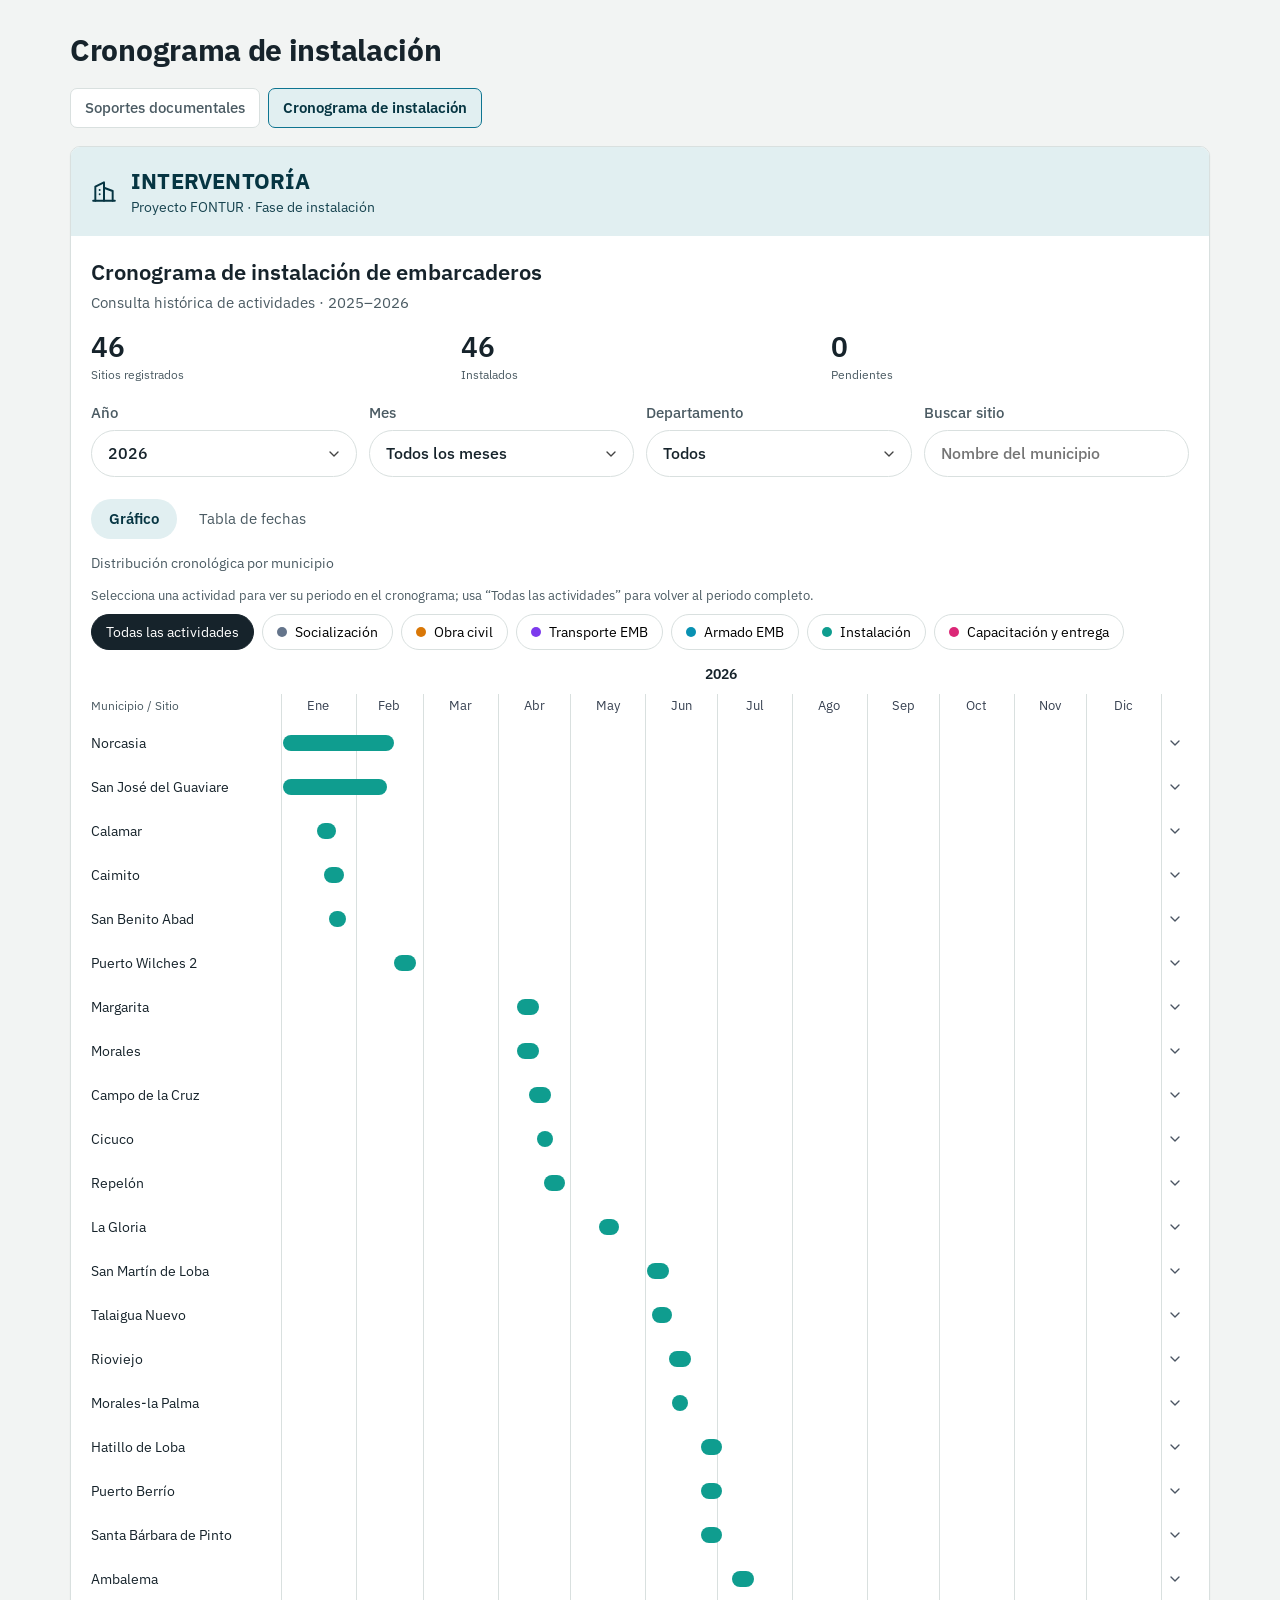
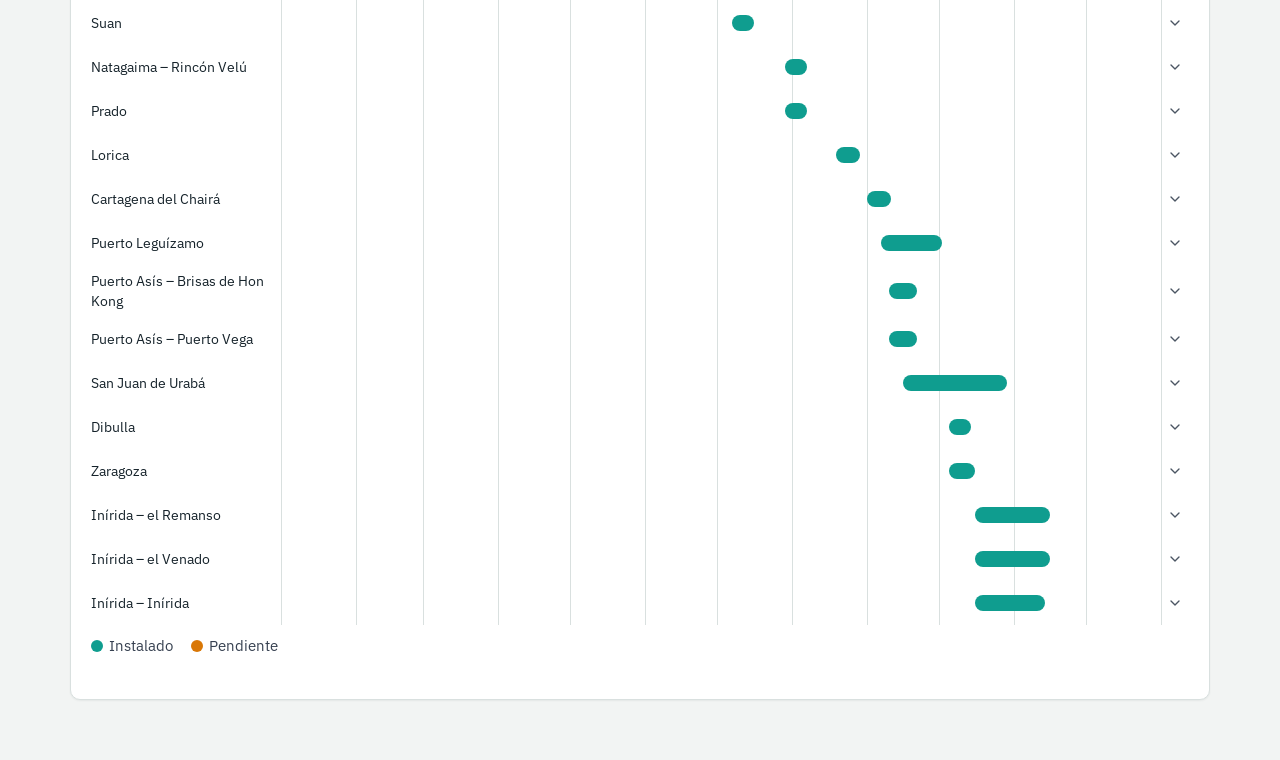
==== commit 84218c6f: "excel actualizado, tablero y cronograma al dia" ====
--- a/instalacion.html
+++ b/instalacion.html
@@ -53,7 +53,7 @@
 .kpis{display:grid;grid-template-columns:repeat(3,1fr);gap:12px;margin-bottom:18px}
 .kpi b{display:block;font-size:28px;font-weight:600;line-height:1.1}
 .kpi small{color:var(--muted);font-size:12px}
-.filters{display:grid;grid-template-columns:1fr 1fr;gap:12px 12px;margin-bottom:22px}
+.filters{display:grid;grid-template-columns:repeat(4,minmax(0,1fr));gap:12px;margin-bottom:22px}
 label.f{display:block;color:var(--muted);font-size:15px;font-weight:500}
 label.f select,label.f input{display:block;width:100%;margin-top:6px;border:1px solid var(--line);border-radius:999px;padding:11px 16px;font:inherit;font-size:16px;color:var(--ink);background:var(--bg-panel);appearance:none}
 label.f select{background-image:url("data:image/svg+xml,%3Csvg xmlns='http://www.w3.org/2000/svg' width='16' height='16' viewBox='0 0 24 24' fill='none' stroke='%23444' stroke-width='2' stroke-linecap='round' stroke-linejoin='round'%3E%3Cpath d='m6 9 6 6 6-6'/%3E%3C/svg%3E");background-repeat:no-repeat;background-position:right 14px center;padding-right:38px}
@@ -122,6 +122,9 @@
 details.av{margin-top:10px;font-size:13px;color:#7f1d1d;background:#fef2f2;border:1px solid #fecaca;border-radius:10px;padding:8px 12px}
 details.av summary{cursor:pointer;font-weight:600}
 details.av ul{margin:8px 0 0;padding-left:18px}
+@media (max-width:800px){
+  .filters{grid-template-columns:repeat(2,minmax(0,1fr))}
+}
 @media (max-width:640px){
   .wrap{padding:18px 14px 40px}
   .body{padding:14px}
@@ -161,10 +164,7 @@
       </div>
 
       <div class="head">
-        <div>
-          <h2 class="sec" style="font-size:20px" id="tTitulo">Cronograma general</h2>
-          <p class="sub" id="tSub" style="margin:0"></p>
-        </div>
+       
         <div class="toggle" role="group" aria-label="Tipo de vista">
           <button type="button" id="mGraf" class="on">Gráfico</button>
           <button type="button" id="mTab">Tabla de fechas</button>
@@ -184,7 +184,7 @@
 </div>
 
 <script>
-const DATA = {"sitios": [{"id": 10, "num": 1, "cod": "68575", "emb": 64, "mun": "Puerto Wilches – la Boya", "dep": "Santander", "sup": "Maria Teresa Pardo", "inst": true, "etapas": [{"k": "soc", "n": "Socialización", "a": "2025-07-14", "b": "2025-07-14", "aok": true, "bok": true}, {"k": "obra", "n": "Obra civil", "a": "2025-07-14", "b": "2025-07-19", "aok": true, "bok": true}, {"k": "tra", "n": "Transporte EMB", "a": "2025-07-20", "b": "2025-07-22", "aok": true, "bok": true}, {"k": "arm", "n": "Armado EMB", "a": "2025-07-23", "b": "2025-07-25", "aok": true, "bok": true}, {"k": "ins", "n": "Instalación", "a": "2025-07-25", "b": "2025-07-25", "aok": true, "bok": true}, {"k": "cap", "n": "Capacitación y entrega", "a": "2025-07-25", "b": "2025-07-25", "aok": true, "bok": true}], "desde": "2025-07-14", "hasta": "2025-07-25", "dias": 11, "habiles": null}, {"id": 11, "num": 2, "cod": "13442", "emb": "53", "mun": "María la Baja", "dep": "Bolívar", "sup": "Maria Teresa Pardo", "inst": true, "etapas": [{"k": "soc", "n": "Socialización", "a": "2025-08-26", "b": "2025-08-26", "aok": true, "bok": true}, {"k": "obra", "n": "Obra civil", "a": "2025-08-27", "b": "2025-09-01", "aok": true, "bok": true}, {"k": "tra", "n": "Transporte EMB", "a": "2025-08-30", "b": "2025-08-30", "aok": true, "bok": true}, {"k": "arm", "n": "Armado EMB", "a": "2025-09-01", "b": "2025-09-04", "aok": true, "bok": true}, {"k": "ins", "n": "Instalación", "a": "2025-09-05", "b": "2025-09-05", "aok": true, "bok": true}, {"k": "cap", "n": "Capacitación y entrega", "a": "2025-09-05", "b": "2025-09-05", "aok": true, "bok": true}], "desde": "2025-08-26", "hasta": "2025-09-05", "dias": 9, "habiles": null}, {"id": 12, "num": 3, "cod": "47161", "emb": "63", "mun": "Cerro de San Antonio", "dep": "Magdalena", "sup": "Andrés Mendez", "inst": true, "etapas": [{"k": "soc", "n": "Socialización", "a": "2025-08-25", "b": "2025-08-25", "aok": true, "bok": true}, {"k": "obra", "n": "Obra civil", "a": "2025-08-26", "b": "2025-09-01", "aok": true, "bok": true}, {"k": "tra", "n": "Transporte EMB", "a": "2025-09-01", "b": "2025-09-01", "aok": true, "bok": true}, {"k": "arm", "n": "Armado EMB", "a": "2025-09-02", "b": "2025-09-05", "aok": true, "bok": true}, {"k": "ins", "n": "Instalación", "a": "2025-09-08", "b": "2025-09-08", "aok": true, "bok": true}, {"k": "cap", "n": "Capacitación y entrega", "a": "2025-09-08", "b": "2025-09-08", "aok": true, "bok": true}], "desde": "2025-08-25", "hasta": "2025-09-08", "dias": 13, "habiles": null}, {"id": 13, "num": 4, "cod": "47555", "emb": 3, "mun": "Plato", "dep": "Magdalena", "sup": "Andrés Mendez", "inst": true, "etapas": [{"k": "soc", "n": "Socialización", "a": "2025-09-22", "b": "2025-09-22", "aok": true, "bok": true}, {"k": "obra", "n": "Obra civil", "a": "2025-09-23", "b": "2025-10-02", "aok": true, "bok": true}, {"k": "tra", "n": "Transporte EMB", "a": "2025-09-26", "b": "2025-09-26", "aok": true, "bok": true}, {"k": "arm", "n": "Armado EMB", "a": "2025-09-27", "b": "2025-10-02", "aok": true, "bok": true}, {"k": "ins", "n": "Instalación", "a": "2025-10-03", "b": "2025-10-03", "aok": true, "bok": true}, {"k": "cap", "n": "Capacitación y entrega", "a": "2025-10-03", "b": "2025-10-03", "aok": true, "bok": true}], "desde": "2025-09-22", "hasta": "2025-10-03", "dias": 10, "habiles": null}, {"id": 14, "num": 5, "cod": "47692", "emb": 1, "mun": "San Sebastián de Buenavista", "dep": "Magdalena", "sup": "Maria Teresa Pardo", "inst": true, "etapas": [{"k": "soc", "n": "Socialización", "a": "2025-09-23", "b": "2025-09-23", "aok": true, "bok": true}, {"k": "obra", "n": "Obra civil", "a": "2025-09-24", "b": "2025-10-30", "aok": true, "bok": true}, {"k": "tra", "n": "Transporte EMB", "a": "2025-09-26", "b": "2025-09-26", "aok": true, "bok": true}, {"k": "arm", "n": "Armado EMB", "a": "2025-09-27", "b": "2025-10-02", "aok": true, "bok": true}, {"k": "ins", "n": "Instalación", "a": "2025-10-03", "b": "2025-10-03", "aok": true, "bok": true}, {"k": "cap", "n": "Capacitación y entrega", "a": "2025-10-03", "b": "2025-10-03", "aok": true, "bok": true}], "desde": "2025-09-23", "hasta": "2025-10-30", "dias": 9, "habiles": null}, {"id": 15, "num": 6, "cod": "47745", "emb": 2, "mun": "Sitionuevo", "dep": "Magdalena", "sup": "Andrés Mendez", "inst": true, "etapas": [{"k": "soc", "n": "Socialización", "a": "2025-11-18", "b": "2025-11-18", "aok": true, "bok": true}, {"k": "obra", "n": "Obra civil", "a": "2025-11-18", "b": "2025-11-22", "aok": true, "bok": true}, {"k": "tra", "n": "Transporte EMB", "a": "2025-11-20", "b": "2025-11-20", "aok": true, "bok": true}, {"k": "arm", "n": "Armado EMB", "a": "2025-11-20", "b": "2025-11-24", "aok": true, "bok": true}, {"k": "ins", "n": "Instalación", "a": "2025-11-24", "b": "2025-11-24", "aok": true, "bok": true}, {"k": "cap", "n": "Capacitación y entrega", "a": "2025-11-24", "b": "2025-11-24", "aok": true, "bok": true}], "desde": "2025-11-18", "hasta": "2025-11-24", "dias": 6, "habiles": null}, {"id": 16, "num": 7, "cod": "73275", "emb": 4, "mun": "Flandes", "dep": "Tolima", "sup": "Maria Teresa Pardo", "inst": true, "etapas": [{"k": "soc", "n": "Socialización", "a": "2025-11-24", "b": "2025-11-24", "aok": true, "bok": true}, {"k": "obra", "n": "Obra civil", "a": "2025-11-26", "b": "2025-11-30", "aok": true, "bok": true}, {"k": "tra", "n": "Transporte EMB", "a": "2025-11-27", "b": "2025-11-30", "aok": true, "bok": true}, {"k": "arm", "n": "Armado EMB", "a": "2025-12-01", "b": "2025-12-03", "aok": true, "bok": true}, {"k": "ins", "n": "Instalación", "a": "2025-12-03", "b": "2025-12-03", "aok": true, "bok": true}, {"k": "cap", "n": "Capacitación y entrega", "a": "2025-12-03", "b": "2025-12-03", "aok": true, "bok": true}], "desde": "2025-11-24", "hasta": "2025-12-03", "dias": 7, "habiles": null}, {"id": 17, "num": 8, "cod": "5591", "emb": 6, "mun": "Puerto Triunfo", "dep": "Antioquia", "sup": "Andrés Mendez", "inst": true, "etapas": [{"k": "soc", "n": "Socialización", "a": "2025-11-26", "b": "2025-11-26", "aok": true, "bok": true}, {"k": "obra", "n": "Obra civil", "a": "2025-11-28", "b": "2025-12-04", "aok": true, "bok": true}, {"k": "tra", "n": "Transporte EMB", "a": "2025-11-27", "b": "2025-11-29", "aok": true, "bok": true}, {"k": "arm", "n": "Armado EMB", "a": "2025-11-29", "b": "2025-12-05", "aok": true, "bok": true}, {"k": "ins", "n": "Instalación", "a": "2025-12-05", "b": "2025-12-05", "aok": true, "bok": true}, {"k": "cap", "n": "Capacitación y entrega", "a": "2025-12-05", "b": "2025-12-05", "aok": true, "bok": true}], "desde": "2025-11-26", "hasta": "2025-12-05", "dias": 7, "habiles": null}, {"id": 18, "num": 9, "cod": "73217", "emb": 5, "mun": "Coyaima", "dep": "Tolima", "sup": "Maria Teresa Pardo", "inst": true, "etapas": [{"k": "soc", "n": "Socialización", "a": "2025-12-10", "b": "2025-12-10", "aok": true, "bok": true}, {"k": "obra", "n": "Obra civil", "a": "2025-12-10", "b": "2025-12-14", "aok": true, "bok": true}, {"k": "tra", "n": "Transporte EMB", "a": "2025-12-09", "b": "2025-12-13", "aok": true, "bok": true}, {"k": "arm", "n": "Armado EMB", "a": "2025-12-13", "b": "2025-12-16", "aok": true, "bok": true}, {"k": "ins", "n": "Instalación", "a": "2025-12-17", "b": "2025-12-17", "aok": true, "bok": true}, {"k": "cap", "n": "Capacitación y entrega", "a": "2025-12-17", "b": "2025-12-17", "aok": true, "bok": true}], "desde": "2025-12-09", "hasta": "2025-12-17", "dias": 7, "habiles": null}, {"id": 19, "num": 10, "cod": "20295", "emb": 13, "mun": "Gamarra", "dep": "Cesar", "sup": "Andrés Mendez", "inst": true, "etapas": [{"k": "soc", "n": "Socialización", "a": "2025-12-10", "b": "2025-12-10", "aok": true, "bok": true}, {"k": "obra", "n": "Obra civil", "a": "2025-12-11", "b": "2025-12-18", "aok": true, "bok": true}, {"k": "tra", "n": "Transporte EMB", "a": "2025-12-11", "b": "2025-12-12", "aok": true, "bok": true}, {"k": "arm", "n": "Armado EMB", "a": "2025-12-12", "b": "2025-12-20", "aok": true, "bok": true}, {"k": "ins", "n": "Instalación", "a": "2025-12-20", "b": "2025-12-20", "aok": true, "bok": true}, {"k": "cap", "n": "Capacitación y entrega", "a": "2025-12-20", "b": "2025-12-20", "aok": true, "bok": true}], "desde": "2025-12-10", "hasta": "2025-12-20", "dias": 9, "habiles": null}, {"id": 20, "num": 11, "cod": "20787", "emb": 15, "mun": "Tamalameque", "dep": "Cesar", "sup": "Deicy Duarte", "inst": true, "etapas": [{"k": "soc", "n": "Socialización", "a": "2025-12-11", "b": "2025-12-11", "aok": true, "bok": true}, {"k": "obra", "n": "Obra civil", "a": "2025-12-12", "b": "2025-12-17", "aok": true, "bok": true}, {"k": "tra", "n": "Transporte EMB", "a": "2025-12-10", "b": "2025-12-11", "aok": true, "bok": true}, {"k": "arm", "n": "Armado EMB", "a": "2025-12-12", "b": "2025-12-16", "aok": true, "bok": true}, {"k": "ins", "n": "Instalación", "a": "2025-12-17", "b": "2025-12-17", "aok": true, "bok": true}, {"k": "cap", "n": "Capacitación y entrega", "a": "2025-12-17", "b": "2025-12-17", "aok": true, "bok": true}], "desde": "2025-12-10", "hasta": "2025-12-17", "dias": 5, "habiles": null}, {"id": 21, "num": 12, "cod": "13248", "emb": 17, "mun": "El Guamo", "dep": "Bolívar", "sup": "Andrés Mendez", "inst": true, "etapas": [{"k": "soc", "n": "Socialización", "a": "2025-12-19", "b": "2025-12-19", "aok": true, "bok": true}, {"k": "obra", "n": "Obra civil", "a": "2025-12-20", "b": "2025-12-22", "aok": true, "bok": true}, {"k": "tra", "n": "Transporte EMB", "a": "2025-12-19", "b": "2025-12-19", "aok": true, "bok": true}, {"k": "arm", "n": "Armado EMB", "a": "2025-12-19", "b": "2025-12-22", "aok": true, "bok": true}, {"k": "ins", "n": "Instalación", "a": "2025-12-23", "b": "2025-12-23", "aok": true, "bok": true}, {"k": "cap", "n": "Capacitación y entrega", "a": "2025-12-23", "b": "2025-12-23", "aok": true, "bok": true}], "desde": "2025-12-19", "hasta": "2025-12-23", "dias": 4, "habiles": null}, {"id": 22, "num": 13, "cod": "13140", "emb": 77, "mun": "Calamar", "dep": "Bolívar", "sup": "Deicy Duarte", "inst": true, "etapas": [{"k": "soc", "n": "Socialización", "a": "2026-01-16", "b": "2026-01-16", "aok": true, "bok": true}, {"k": "obra", "n": "Obra civil", "a": "2026-01-18", "b": "2026-01-22", "aok": true, "bok": true}, {"k": "tra", "n": "Transporte EMB", "a": "2026-01-16", "b": "2026-01-16", "aok": true, "bok": true}, {"k": "arm", "n": "Armado EMB", "a": "2026-01-19", "b": "2026-01-22", "aok": true, "bok": true}, {"k": "ins", "n": "Instalación", "a": "2026-01-23", "b": "2026-01-23", "aok": true, "bok": true}, {"k": "cap", "n": "Capacitación y entrega", "a": "2026-01-23", "b": "2026-01-23", "aok": true, "bok": true}], "desde": "2026-01-16", "hasta": "2026-01-23", "dias": 5, "habiles": null}, {"id": 23, "num": 14, "cod": "70124", "emb": 56, "mun": "Caimito", "dep": "Sucre", "sup": "Maria Teresa Pardo", "inst": true, "etapas": [{"k": "soc", "n": "Socialización", "a": "2026-01-19", "b": "2026-01-19", "aok": true, "bok": true}, {"k": "obra", "n": "Obra civil", "a": "2026-01-20", "b": "2026-01-24", "aok": true, "bok": true}, {"k": "tra", "n": "Transporte EMB", "a": "2026-01-20", "b": "2026-01-21", "aok": true, "bok": true}, {"k": "arm", "n": "Armado EMB", "a": "2026-01-21", "b": "2026-01-25", "aok": true, "bok": true}, {"k": "ins", "n": "Instalación", "a": "2026-01-26", "b": "2026-01-26", "aok": true, "bok": true}, {"k": "cap", "n": "Capacitación y entrega", "a": "2026-01-26", "b": "2026-01-26", "aok": true, "bok": true}], "desde": "2026-01-19", "hasta": "2026-01-26", "dias": 6, "habiles": null}, {"id": 24, "num": 15, "cod": "70678", "emb": 11, "mun": "San Benito Abad", "dep": "Sucre", "sup": "Andrés Mendez", "inst": true, "etapas": [{"k": "soc", "n": "Socialización", "a": "2026-01-21", "b": "2026-01-21", "aok": true, "bok": true}, {"k": "obra", "n": "Obra civil", "a": "2026-01-22", "b": "2026-01-26", "aok": true, "bok": true}, {"k": "tra", "n": "Transporte EMB", "a": "2026-01-21", "b": "2026-01-22", "aok": true, "bok": true}, {"k": "arm", "n": "Armado EMB", "a": "2026-01-23", "b": "2026-01-27", "aok": true, "bok": true}, {"k": "ins", "n": "Instalación", "a": "2026-01-27", "b": "2026-01-27", "aok": true, "bok": true}, {"k": "cap", "n": "Capacitación y entrega", "a": "2026-01-27", "b": "2026-01-27", "aok": true, "bok": true}], "desde": "2026-01-21", "hasta": "2026-01-27", "dias": 5, "habiles": null}, {"id": 25, "num": 16, "cod": "95001", "emb": 76, "mun": "San José del Guaviare", "dep": "Guaviare", "sup": "Maria Teresa Pardo", "inst": true, "etapas": [{"k": "soc", "n": "Socialización", "a": "2026-01-02", "b": "2026-01-02", "aok": true, "bok": true}, {"k": "obra", "n": "Obra civil", "a": "2026-02-09", "b": "2026-02-11", "aok": true, "bok": true}, {"k": "tra", "n": "Transporte EMB", "a": "2026-02-04", "b": "2026-02-08", "aok": true, "bok": true}, {"k": "arm", "n": "Armado EMB", "a": "2026-02-09", "b": "2026-02-12", "aok": true, "bok": true}, {"k": "ins", "n": "Instalación", "a": "2026-02-13", "b": "2026-02-13", "aok": true, "bok": true}, {"k": "cap", "n": "Capacitación y entrega", "a": "2026-02-13", "b": "2026-02-13", "aok": true, "bok": true}], "desde": "2026-01-02", "hasta": "2026-02-13", "dias": 4, "habiles": null}, {"id": 26, "num": 17, "cod": "17495", "emb": 82, "mun": "Norcasia", "dep": "Caldas", "sup": "Andrés Mendez", "inst": true, "etapas": [{"k": "soc", "n": "Socialización", "a": "2026-01-02", "b": "2026-01-02", "aok": true, "bok": true}, {"k": "obra", "n": "Obra civil", "a": "2026-02-08", "b": "2026-02-12", "aok": true, "bok": true}, {"k": "tra", "n": "Transporte EMB", "a": "2026-02-05", "b": "2026-02-07", "aok": true, "bok": true}, {"k": "arm", "n": "Armado EMB", "a": "2026-02-08", "b": "2026-02-13", "aok": true, "bok": true}, {"k": "ins", "n": "Instalación", "a": "2026-02-13", "b": "2026-02-13", "aok": true, "bok": true}, {"k": "cap", "n": "Capacitación y entrega", "a": "2026-02-16", "b": "2026-02-16", "aok": true, "bok": true}], "desde": "2026-01-02", "hasta": "2026-02-16", "dias": 8, "habiles": null}, {"id": 27, "num": 18, "cod": "68575", "emb": "60", "mun": "Puerto Wilches 2", "dep": "Santander", "sup": "Maria Teresa Pardo", "inst": true, "etapas": [{"k": "soc", "n": "Socialización", "a": "2026-02-17", "b": "2026-02-17", "aok": true, "bok": true}, {"k": "obra", "n": "Obra civil", "a": "2026-02-18", "b": "2026-02-21", "aok": true, "bok": true}, {"k": "tra", "n": "Transporte EMB", "a": "2026-02-18", "b": "2026-02-20", "aok": true, "bok": true}, {"k": "arm", "n": "Armado EMB", "a": "2026-02-20", "b": "2026-02-24", "aok": true, "bok": true}, {"k": "ins", "n": "Instalación", "a": "2026-02-25", "b": "2026-02-25", "aok": true, "bok": true}, {"k": "cap", "n": "Capacitación y entrega", "a": "2026-02-25", "b": "2026-02-25", "aok": true, "bok": true}], "desde": "2026-02-17", "hasta": "2026-02-25", "dias": 7, "habiles": null}, {"id": 28, "num": 19, "cod": "13440", "emb": 52, "mun": "Margarita", "dep": "Bolívar", "sup": "Maria Teresa Pardo", "inst": true, "etapas": [{"k": "soc", "n": "Socialización", "a": "2026-04-09", "b": "2026-04-09", "aok": true, "bok": true}, {"k": "obra", "n": "Obra civil", "a": "2026-04-10", "b": "2026-04-13", "aok": true, "bok": true}, {"k": "tra", "n": "Transporte EMB", "a": "2026-04-09", "b": "2026-04-10", "aok": true, "bok": true}, {"k": "arm", "n": "Armado EMB", "a": "2026-04-10", "b": "2026-04-15", "aok": true, "bok": true}, {"k": "ins", "n": "Instalación", "a": "2026-04-16", "b": "2026-04-16", "aok": true, "bok": true}, {"k": "cap", "n": "Capacitación y entrega", "a": "2026-04-17", "b": "2026-04-17", "aok": true, "bok": true}], "desde": "2026-04-09", "hasta": "2026-04-17", "dias": 7, "habiles": null}, {"id": 29, "num": 20, "cod": "13473", "emb": 71, "mun": "Morales", "dep": "Bolívar", "sup": "Andrés Mendez", "inst": true, "etapas": [{"k": "soc", "n": "Socialización", "a": "2026-04-09", "b": "2026-04-09", "aok": true, "bok": true}, {"k": "obra", "n": "Obra civil", "a": "2026-04-10", "b": "2026-04-14", "aok": true, "bok": true}, {"k": "tra", "n": "Transporte EMB", "a": "2026-04-10", "b": "2026-04-11", "aok": true, "bok": true}, {"k": "arm", "n": "Armado EMB", "a": "2026-04-11", "b": "2026-04-15", "aok": true, "bok": true}, {"k": "ins", "n": "Instalación", "a": "2026-04-16", "b": "2026-04-16", "aok": true, "bok": true}, {"k": "cap", "n": "Capacitación y entrega", "a": "2026-04-17", "b": "2026-04-17", "aok": true, "bok": true}], "desde": "2026-04-09", "hasta": "2026-04-17", "dias": 7, "habiles": null}, {"id": 30, "num": 21, "cod": "8137", "emb": 67, "mun": "Campo de la Cruz", "dep": "Atlántico", "sup": "Andrés Mendez", "inst": true, "etapas": [{"k": "soc", "n": "Socialización", "a": "2026-04-14", "b": "2026-04-14", "aok": true, "bok": true}, {"k": "obra", "n": "Obra civil", "a": "2026-04-18", "b": "2026-04-20", "aok": true, "bok": true}, {"k": "tra", "n": "Transporte EMB", "a": "2026-04-15", "b": "2026-04-16", "aok": true, "bok": true}, {"k": "arm", "n": "Armado EMB", "a": "2026-04-15", "b": "2026-04-20", "aok": true, "bok": true}, {"k": "ins", "n": "Instalación", "a": "2026-04-20", "b": "2026-04-20", "aok": true, "bok": true}, {"k": "cap", "n": "Capacitación y entrega", "a": "2026-04-22", "b": "2026-04-22", "aok": true, "bok": true}], "desde": "2026-04-14", "hasta": "2026-04-22", "dias": 7, "habiles": null}, {"id": 31, "num": 22, "cod": "13188", "emb": 44, "mun": "Cicuco", "dep": "Bolívar", "sup": "Maria Teresa Pardo", "inst": true, "etapas": [{"k": "soc", "n": "Socialización", "a": "2026-04-17", "b": "2026-04-17", "aok": true, "bok": true}, {"k": "obra", "n": "Obra civil", "a": "2026-04-19", "b": "2026-04-22", "aok": true, "bok": true}, {"k": "tra", "n": "Transporte EMB", "a": "2026-04-17", "b": "2026-04-18", "aok": true, "bok": true}, {"k": "arm", "n": "Armado EMB", "a": "2026-04-19", "b": "2026-04-22", "aok": true, "bok": true}, {"k": "ins", "n": "Instalación", "a": "2026-04-23", "b": "2026-04-23", "aok": true, "bok": true}, {"k": "cap", "n": "Capacitación y entrega", "a": "2026-04-23", "b": "2026-04-23", "aok": true, "bok": true}], "desde": "2026-04-17", "hasta": "2026-04-23", "dias": 4, "habiles": null}, {"id": 32, "num": 23, "cod": "8606", "emb": 9, "mun": "Repelón", "dep": "Atlántico", "sup": "Madelyn Castellanos", "inst": true, "etapas": [{"k": "soc", "n": "Socialización", "a": "2026-04-20", "b": "2026-04-20", "aok": true, "bok": true}, {"k": "obra", "n": "Obra civil", "a": "2026-04-21", "b": "2026-04-28", "aok": true, "bok": true}, {"k": "tra", "n": "Transporte EMB", "a": "2026-04-22", "b": "2026-04-22", "aok": true, "bok": true}, {"k": "arm", "n": "Armado EMB", "a": "2026-04-22", "b": "2026-04-27", "aok": true, "bok": true}, {"k": "ins", "n": "Instalación", "a": "2026-04-28", "b": "2026-04-28", "aok": true, "bok": true}, {"k": "cap", "n": "Capacitación y entrega", "a": "2026-04-28", "b": "2026-04-28", "aok": true, "bok": true}], "desde": "2026-04-20", "hasta": "2026-04-28", "dias": 7, "habiles": null}, {"id": 33, "num": 24, "cod": "20383", "emb": 30, "mun": "La Gloria", "dep": "Cesar", "sup": "Andrés Mendez", "inst": true, "etapas": [{"k": "soc", "n": "Socialización", "a": "2026-05-13", "b": "2026-05-13", "aok": true, "bok": true}, {"k": "obra", "n": "Obra civil", "a": "2026-05-14", "b": "2026-05-17", "aok": true, "bok": true}, {"k": "tra", "n": "Transporte EMB", "a": "2026-05-13", "b": "2026-05-14", "aok": true, "bok": true}, {"k": "arm", "n": "Armado EMB", "a": "2026-05-14", "b": "2026-05-20", "aok": true, "bok": true}, {"k": "ins", "n": "Instalación", "a": "2026-05-20", "b": "2026-05-20", "aok": true, "bok": true}, {"k": "cap", "n": "Capacitación y entrega", "a": "2026-05-20", "b": "2026-05-20", "aok": true, "bok": true}], "desde": "2026-05-13", "hasta": "2026-05-20", "dias": 6, "habiles": null}, {"id": 34, "num": 25, "cod": "13667", "emb": 49, "mun": "San Martín de Loba", "dep": "Bolívar", "sup": "Maria Teresa Pardo", "inst": true, "etapas": [{"k": "soc", "n": "Socialización", "a": "2026-06-02", "b": "2026-06-02", "aok": true, "bok": true}, {"k": "obra", "n": "Obra civil", "a": "2026-06-05", "b": "2026-06-09", "aok": true, "bok": true}, {"k": "tra", "n": "Transporte EMB", "a": "2026-06-04", "b": "2026-06-05", "aok": true, "bok": true}, {"k": "arm", "n": "Armado EMB", "a": "2026-06-05", "b": "2026-06-09", "aok": true, "bok": true}, {"k": "ins", "n": "Instalación", "a": "2026-06-10", "b": "2026-06-10", "aok": true, "bok": true}, {"k": "cap", "n": "Capacitación y entrega", "a": "2026-06-10", "b": "2026-06-10", "aok": true, "bok": true}], "desde": "2026-06-02", "hasta": "2026-06-10", "dias": 5, "habiles": null}, {"id": 35, "num": 26, "cod": "13780", "emb": 45, "mun": "Talaigua Nuevo", "dep": "Bolívar", "sup": "Andrés Mendez", "inst": true, "etapas": [{"k": "soc", "n": "Socialización", "a": "2026-06-04", "b": "2026-06-04", "aok": true, "bok": true}, {"k": "obra", "n": "Obra civil", "a": "2026-06-06", "b": "2026-06-09", "aok": true, "bok": true}, {"k": "tra", "n": "Transporte EMB", "a": "2026-06-06", "b": "2026-06-07", "aok": true, "bok": true}, {"k": "arm", "n": "Armado EMB", "a": "2026-06-07", "b": "2026-06-09", "aok": true, "bok": true}, {"k": "ins", "n": "Instalación", "a": "2026-06-11", "b": "2026-06-11", "aok": true, "bok": true}, {"k": "cap", "n": "Capacitación y entrega", "a": "2026-06-11", "b": "2026-06-11", "aok": true, "bok": true}], "desde": "2026-06-04", "hasta": "2026-06-11", "dias": 5, "habiles": null}, {"id": 36, "num": 27, "cod": "13160", "emb": 74, "mun": "Morales-la Palma", "dep": "Bolívar", "sup": "Andrés Mendez", "inst": true, "etapas": [{"k": "soc", "n": "Socialización", "a": "2026-06-12", "b": "2026-06-12", "aok": true, "bok": true}, {"k": "obra", "n": "Obra civil", "a": "2026-06-14", "b": "2026-06-17", "aok": true, "bok": true}, {"k": "tra", "n": "Transporte EMB", "a": "2026-06-12", "b": "2026-06-13", "aok": true, "bok": true}, {"k": "arm", "n": "Armado EMB", "a": "2026-06-13", "b": "2026-06-17", "aok": true, "bok": true}, {"k": "ins", "n": "Instalación", "a": "2026-06-18", "b": "2026-06-18", "aok": true, "bok": true}, {"k": "cap", "n": "Capacitación y entrega", "a": "2026-06-18", "b": "2026-06-18", "aok": true, "bok": true}], "desde": "2026-06-12", "hasta": "2026-06-18", "dias": 5, "habiles": null}, {"id": 37, "num": 28, "cod": "13600", "emb": 34, "mun": "Rioviejo", "dep": "Bolívar", "sup": "Maria Teresa Pardo", "inst": true, "etapas": [{"k": "soc", "n": "Socialización", "a": "2026-06-11", "b": "2026-06-11", "aok": true, "bok": true}, {"k": "obra", "n": "Obra civil", "a": "2026-06-14", "b": "2026-06-19", "aok": true, "bok": true}, {"k": "tra", "n": "Transporte EMB", "a": "2026-06-12", "b": "2026-06-14", "aok": true, "bok": true}, {"k": "arm", "n": "Armado EMB", "a": "2026-06-14", "b": "2026-06-18", "aok": true, "bok": true}, {"k": "ins", "n": "Instalación", "a": "2026-06-19", "b": "2026-06-19", "aok": true, "bok": true}, {"k": "cap", "n": "Capacitación y entrega", "a": "2026-06-19", "b": "2026-06-19", "aok": true, "bok": true}], "desde": "2026-06-11", "hasta": "2026-06-19", "dias": 5, "habiles": null}, {"id": 38, "num": 29, "cod": "13300", "emb": 62, "mun": "Hatillo de Loba", "dep": "Bolívar", "sup": "Madelyn Castellanos", "inst": true, "etapas": [{"k": "soc", "n": "Socialización", "a": "2026-06-24", "b": "2026-06-24", "aok": true, "bok": true}, {"k": "obra", "n": "Obra civil", "a": "2026-06-25", "b": "2026-06-29", "aok": true, "bok": true}, {"k": "tra", "n": "Transporte EMB", "a": "2026-06-26", "b": "2026-06-28", "aok": true, "bok": true}, {"k": "arm", "n": "Armado EMB", "a": "2026-06-29", "b": "2026-07-01", "aok": true, "bok": true}, {"k": "ins", "n": "Instalación", "a": "2026-07-02", "b": "2026-07-02", "aok": true, "bok": true}, {"k": "cap", "n": "Capacitación y entrega", "a": "2026-07-02", "b": "2026-07-02", "aok": true, "bok": true}], "desde": "2026-06-24", "hasta": "2026-07-02", "dias": 7, "habiles": null}, {"id": 39, "num": 30, "cod": "47720", "emb": 39, "mun": "Santa Bárbara de Pinto", "dep": "Magdalena", "sup": "Deicy Duarte", "inst": true, "etapas": [{"k": "soc", "n": "Socialización", "a": "2026-06-24", "b": "2026-06-24", "aok": true, "bok": true}, {"k": "obra", "n": "Obra civil", "a": "2026-06-26", "b": "2026-06-29", "aok": true, "bok": true}, {"k": "tra", "n": "Transporte EMB", "a": "2026-06-25", "b": "2026-06-27", "aok": true, "bok": true}, {"k": "arm", "n": "Armado EMB", "a": "2026-06-28", "b": "2026-07-01", "aok": true, "bok": true}, {"k": "ins", "n": "Instalación", "a": "2026-07-02", "b": "2026-07-02", "aok": true, "bok": true}, {"k": "cap", "n": "Capacitación y entrega", "a": "2026-07-02", "b": "2026-07-02", "aok": true, "bok": true}], "desde": "2026-06-24", "hasta": "2026-07-02", "dias": 6, "habiles": null}, {"id": 40, "num": 31, "cod": "5579", "emb": 72, "mun": "Puerto Berrío", "dep": "Antioquia", "sup": "Andrés Mendez", "inst": true, "etapas": [{"k": "soc", "n": "Socialización", "a": "2026-06-24", "b": "2026-06-24", "aok": true, "bok": true}, {"k": "obra", "n": "Obra civil", "a": "2026-06-29", "b": "2026-07-01", "aok": true, "bok": true}, {"k": "tra", "n": "Transporte EMB", "a": "2026-06-24", "b": "2026-06-25", "aok": true, "bok": true}, {"k": "arm", "n": "Armado EMB", "a": "2026-06-25", "b": "2026-07-02", "aok": true, "bok": true}, {"k": "ins", "n": "Instalación", "a": "2026-07-02", "b": "2026-07-02", "aok": true, "bok": true}, {"k": "cap", "n": "Capacitación y entrega", "a": "2026-07-02", "b": "2026-07-02", "aok": true, "bok": true}], "desde": "2026-06-24", "hasta": "2026-07-02", "dias": 7, "habiles": null}, {"id": 41, "num": 32, "cod": "8770", "emb": 46, "mun": "Suan", "dep": "Atlántico", "sup": "Madelyn Castellanos", "inst": true, "etapas": [{"k": "soc", "n": "Socialización", "a": "2026-07-07", "b": "2026-07-07", "aok": true, "bok": true}, {"k": "obra", "n": "Obra civil", "a": "2026-07-09", "b": "2026-07-12", "aok": true, "bok": true}, {"k": "tra", "n": "Transporte EMB", "a": "2026-07-08", "b": "2026-07-08", "aok": true, "bok": true}, {"k": "arm", "n": "Armado EMB", "a": "2026-07-08", "b": "2026-07-15", "aok": true, "bok": true}, {"k": "ins", "n": "Instalación", "a": "2026-07-15", "b": "2026-07-15", "aok": true, "bok": true}, {"k": "cap", "n": "Capacitación y entrega", "a": "2026-07-15", "b": "2026-07-15", "aok": true, "bok": true}], "desde": "2026-07-07", "hasta": "2026-07-15", "dias": 7, "habiles": null}, {"id": 42, "num": 33, "cod": "73030", "emb": 66, "mun": "Ambalema", "dep": "Tolima", "sup": "Deicy Duarte", "inst": true, "etapas": [{"k": "soc", "n": "Socialización", "a": "2026-07-07", "b": "2026-07-07", "aok": true, "bok": true}, {"k": "obra", "n": "Obra civil", "a": "2026-07-09", "b": "2026-07-12", "aok": true, "bok": true}, {"k": "tra", "n": "Transporte EMB", "a": "2026-07-10", "b": "2026-07-12", "aok": true, "bok": true}, {"k": "arm", "n": "Armado EMB", "a": "2026-07-12", "b": "2026-07-14", "aok": true, "bok": true}, {"k": "ins", "n": "Instalación", "a": "2026-07-15", "b": "2026-07-15", "aok": true, "bok": true}, {"k": "cap", "n": "Capacitación y entrega", "a": "2026-07-15", "b": "2026-07-15", "aok": true, "bok": true}], "desde": "2026-07-07", "hasta": "2026-07-15", "dias": 6, "habiles": null}, {"id": 43, "num": 34, "cod": "73483", "emb": 12, "mun": "Natagaima – Rincón Velú", "dep": "Tolima", "sup": "Maria Teresa Pardo", "inst": true, "etapas": [{"k": "soc", "n": "Socialización", "a": "2026-07-29", "b": "2026-07-29", "aok": true, "bok": true}, {"k": "obra", "n": "Obra civil", "a": "2026-07-31", "b": "2026-08-04", "aok": true, "bok": true}, {"k": "tra", "n": "Transporte EMB", "a": "2026-07-30", "b": "2026-08-01", "aok": true, "bok": true}, {"k": "arm", "n": "Armado EMB", "a": "2026-08-02", "b": "2026-08-05", "aok": true, "bok": true}, {"k": "ins", "n": "Instalación", "a": "2026-08-06", "b": "2026-08-06", "aok": true, "bok": true}, {"k": "cap", "n": "Capacitación y entrega", "a": "2026-08-06", "b": "2026-08-06", "aok": true, "bok": true}], "desde": "2026-07-29", "hasta": "2026-08-06", "dias": 6, "habiles": null}, {"id": 44, "num": 35, "cod": "73563", "emb": 18, "mun": "Prado", "dep": "Tolima", "sup": "Andrés Mendez", "inst": true, "etapas": [{"k": "soc", "n": "Socialización", "a": "2026-07-29", "b": "2026-07-29", "aok": true, "bok": true}, {"k": "obra", "n": "Obra civil", "a": "2026-08-04", "b": "2026-08-06", "aok": true, "bok": true}, {"k": "tra", "n": "Transporte EMB", "a": "2026-07-30", "b": "2026-07-31", "aok": true, "bok": true}, {"k": "arm", "n": "Armado EMB", "a": "2026-08-01", "b": "2026-08-05", "aok": true, "bok": true}, {"k": "ins", "n": "Instalación", "a": "2026-08-06", "b": "2026-08-06", "aok": true, "bok": true}, {"k": "cap", "n": "Capacitación y entrega", "a": "2026-08-06", "b": "2026-08-06", "aok": true, "bok": true}], "desde": "2026-07-29", "hasta": "2026-08-06", "dias": 5, "habiles": null}, {"id": 45, "num": 36, "cod": "23417", "emb": 48, "mun": "Lorica", "dep": "Córdoba", "sup": "Maria Teresa Pardo", "inst": true, "etapas": [{"k": "soc", "n": "Socialización", "a": "2026-08-19", "b": "2026-08-19", "aok": true, "bok": true}, {"k": "obra", "n": "Obra civil", "a": "2026-08-21", "b": "2026-08-27", "aok": true, "bok": true}, {"k": "tra", "n": "Transporte EMB", "a": "2026-08-21", "b": "2026-08-21", "aok": true, "bok": true}, {"k": "arm", "n": "Armado EMB", "a": "2026-08-22", "b": "2026-08-27", "aok": true, "bok": true}, {"k": "ins", "n": "Instalación", "a": "2026-08-28", "b": "2026-08-28", "aok": true, "bok": true}, {"k": "cap", "n": "Capacitación y entrega", "a": "2026-08-28", "b": "2026-08-28", "aok": true, "bok": true}], "desde": "2026-08-19", "hasta": "2026-08-28", "dias": 7, "habiles": null}, {"id": 46, "num": 37, "cod": "18150", "emb": 41, "mun": "Cartagena del Chairá", "dep": "Caquetá", "sup": "Maria Teresa Pardo", "inst": true, "etapas": [{"k": "soc", "n": "Socialización", "a": "2026-09-01", "b": "2026-09-01", "aok": true, "bok": true}, {"k": "obra", "n": "Obra civil", "a": "2026-09-06", "b": "2026-09-09", "aok": true, "bok": true}, {"k": "tra", "n": "Transporte EMB", "a": "2026-09-01", "b": "2026-09-06", "aok": true, "bok": true}, {"k": "arm", "n": "Armado EMB", "a": "2026-09-06", "b": "2026-09-09", "aok": true, "bok": true}, {"k": "ins", "n": "Instalación", "a": "2026-09-10", "b": "2026-09-10", "aok": true, "bok": true}, {"k": "cap", "n": "Capacitación y entrega", "a": "2026-09-10", "b": "2026-09-10", "aok": true, "bok": true}], "desde": "2026-09-01", "hasta": "2026-09-10", "dias": 4, "habiles": null}, {"id": 47, "num": 38, "cod": "86568", "emb": 7, "mun": "Puerto Asís – Brisas de Hon Kong", "dep": "Putumayo", "sup": "Andrés Mendez", "inst": true, "etapas": [{"k": "soc", "n": "Socialización", "a": "2026-09-10", "b": "2026-09-10", "aok": true, "bok": true}, {"k": "obra", "n": "Obra civil", "a": "2026-09-12", "b": "2026-09-15", "aok": true, "bok": true}, {"k": "tra", "n": "Transporte EMB", "a": "2026-09-10", "b": "2026-09-13", "aok": true, "bok": true}, {"k": "arm", "n": "Armado EMB", "a": "2026-09-14", "b": "2026-09-18", "aok": true, "bok": true}, {"k": "ins", "n": "Instalación", "a": "2026-09-21", "b": "2026-09-21", "aok": true, "bok": true}, {"k": "cap", "n": "Capacitación y entrega", "a": "2026-09-21", "b": "2026-09-21", "aok": true, "bok": true}], "desde": "2026-09-10", "hasta": "2026-09-21", "dias": 9, "habiles": null}, {"id": 48, "num": 39, "cod": "86568", "emb": 43, "mun": "Puerto Asís – Puerto Vega", "dep": "Putumayo", "sup": "Andrés Mendez", "inst": true, "etapas": [{"k": "soc", "n": "Socialización", "a": "2026-09-10", "b": "2026-09-10", "aok": true, "bok": true}, {"k": "obra", "n": "Obra civil", "a": "2026-09-13", "b": "2026-09-16", "aok": true, "bok": true}, {"k": "tra", "n": "Transporte EMB", "a": "2026-09-10", "b": "2026-09-13", "aok": true, "bok": true}, {"k": "arm", "n": "Armado EMB", "a": "2026-09-14", "b": "2026-09-18", "aok": true, "bok": true}, {"k": "ins", "n": "Instalación", "a": "2026-09-21", "b": "2026-09-21", "aok": true, "bok": true}, {"k": "cap", "n": "Capacitación y entrega", "a": "2026-09-21", "b": "2026-09-21", "aok": true, "bok": true}], "desde": "2026-09-10", "hasta": "2026-09-21", "dias": 8, "habiles": null}, {"id": 49, "num": 40, "cod": "86573", "emb": 73, "mun": "Puerto Leguízamo", "dep": "Putumayo", "sup": "Andrés Mendez", "inst": true, "etapas": [{"k": "soc", "n": "Socialización", "a": "2026-09-12", "b": "2026-09-12", "aok": true, "bok": true}, {"k": "obra", "n": "Obra civil", "a": "2026-09-14", "b": "2026-09-16", "aok": true, "bok": true}, {"k": "tra", "n": "Transporte EMB", "a": "2026-09-07", "b": "2026-09-27", "aok": true, "bok": true}, {"k": "arm", "n": "Armado EMB", "a": "2026-09-27", "b": "2026-09-30", "aok": true, "bok": true}, {"k": "ins", "n": "Instalación", "a": "2026-10-01", "b": "2026-10-01", "aok": true, "bok": true}, {"k": "cap", "n": "Capacitación y entrega", "a": "2026-10-01", "b": "2026-10-01", "aok": true, "bok": true}], "desde": "2026-09-07", "hasta": "2026-10-01", "dias": 17, "habiles": null}, {"id": 50, "num": 41, "cod": "44090", "emb": 86, "mun": "Dibulla", "dep": "La Guajira", "sup": "Deicy Duarte", "inst": true, "etapas": [{"k": "soc", "n": "Socialización", "a": "2026-10-05", "b": "2026-10-05", "aok": true, "bok": true}, {"k": "obra", "n": "Obra civil", "a": "2026-10-08", "b": "2026-10-12", "aok": true, "bok": true}, {"k": "tra", "n": "Transporte EMB", "a": "2026-10-07", "b": "2026-10-08", "aok": true, "bok": true}, {"k": "arm", "n": "Armado EMB", "a": "2026-10-09", "b": "2026-10-12", "aok": true, "bok": true}, {"k": "ins", "n": "Instalación", "a": "2026-10-12", "b": "2026-10-12", "aok": true, "bok": true}, {"k": "cap", "n": "Capacitación y entrega", "a": "2026-10-13", "b": "2026-10-13", "aok": true, "bok": true}], "desde": "2026-10-05", "hasta": "2026-10-13", "dias": 5, "habiles": null}, {"id": 51, "num": 42, "cod": "5895", "emb": 81, "mun": "Zaragoza", "dep": "Antioquia", "sup": "Madelyn Castellanos", "inst": true, "etapas": [{"k": "soc", "n": "Socialización", "a": "2026-10-05", "b": "2026-10-05", "aok": true, "bok": true}, {"k": "obra", "n": "Obra civil", "a": "2026-10-08", "b": "2026-10-15", "aok": true, "bok": true}, {"k": "tra", "n": "Transporte EMB", "a": "2026-10-06", "b": "2026-10-08", "aok": true, "bok": true}, {"k": "arm", "n": "Armado EMB", "a": "2026-10-09", "b": "2026-10-15", "aok": true, "bok": true}, {"k": "ins", "n": "Instalación", "a": "2026-10-15", "b": "2026-10-15", "aok": true, "bok": true}, {"k": "cap", "n": "Capacitación y entrega", "a": "2026-10-15", "b": "2026-10-15", "aok": true, "bok": true}], "desde": "2026-10-05", "hasta": "2026-10-15", "dias": 7, "habiles": null}, {"id": 52, "num": 43, "cod": "5659", "emb": 20, "mun": "San Juan de Urabá", "dep": "Antioquia", "sup": "Maria Teresa Pardo", "inst": true, "etapas": [{"k": "soc", "n": "Socialización", "a": "2026-09-16", "b": "2026-09-16", "aok": true, "bok": true}, {"k": "obra", "n": "Obra civil", "a": "2026-10-20", "b": "2026-10-24", "aok": true, "bok": true}, {"k": "tra", "n": "Transporte EMB", "a": "2026-10-21", "b": "2026-10-22", "aok": true, "bok": true}, {"k": "arm", "n": "Armado EMB", "a": "2026-10-23", "b": "2026-10-27", "aok": true, "bok": true}, {"k": "ins", "n": "Instalación", "a": "2026-10-28", "b": "2026-10-28", "aok": true, "bok": true}, {"k": "cap", "n": "Capacitación y entrega", "a": "2026-10-28", "b": "2026-10-28", "aok": true, "bok": true}], "desde": "2026-09-16", "hasta": "2026-10-28", "dias": 8, "habiles": null}, {"id": 53, "num": 44, "cod": "94001", "emb": 14, "mun": "Inírida – Inírida", "dep": "Guainía", "sup": "Andrés Mendez", "inst": true, "etapas": [{"k": "soc", "n": "Socialización", "a": "2026-10-16", "b": "2026-10-16", "aok": true, "bok": true}, {"k": "obra", "n": "Obra civil", "a": "2026-11-06", "b": "2026-11-10", "aok": true, "bok": true}, {"k": "tra", "n": "Transporte EMB", "a": "2026-10-05", "b": "2026-11-06", "aok": false, "bok": true}, {"k": "arm", "n": "Armado EMB", "a": "2026-11-06", "b": "2026-11-09", "aok": true, "bok": true}, {"k": "ins", "n": "Instalación", "a": "2026-11-09", "b": "2026-11-09", "aok": true, "bok": true}, {"k": "cap", "n": "Capacitación y entrega", "a": "2026-11-13", "b": "2026-11-13", "aok": true, "bok": true}], "desde": "2026-10-16", "hasta": "2026-11-13", "dias": 7, "habiles": null}, {"id": 54, "num": 45, "cod": "94001", "emb": 8, "mun": "Inírida – el Venado", "dep": "Guainía", "sup": "Andrés Mendez", "inst": false, "etapas": [{"k": "soc", "n": "Socialización", "a": "2026-10-16", "b": "2026-10-16", "aok": true, "bok": true}, {"k": "tra", "n": "Transporte EMB", "a": "2026-10-05", "b": null, "aok": true, "bok": false}], "desde": "2026-10-05", "hasta": "2026-10-16", "dias": null, "habiles": null}, {"id": 55, "num": 46, "cod": "94001", "emb": 10, "mun": "Inírida – el Remanso", "dep": "Guainía", "sup": "Andrés Mendez", "inst": false, "etapas": [{"k": "soc", "n": "Socialización", "a": "2026-10-16", "b": "2026-10-16", "aok": true, "bok": true}, {"k": "tra", "n": "Transporte EMB", "a": "2026-10-05", "b": null, "aok": true, "bok": false}], "desde": "2026-10-05", "hasta": "2026-10-16", "dias": null, "habiles": null}], "avisos": ["Inírida – Inírida: Transporte EMB (tra_a) = 2026-10-05 no es coherente con la fecha de instalación; se excluye del gráfico (fila 53)"], "fuente": "Tablero_control_General_Instalación_180926.xlsx", "generado": "2026-11-18"};
+const DATA = {"sitios": [{"id": 10, "num": 1, "cod": "68575", "emb": 64, "mun": "Puerto Wilches – la Boya", "dep": "Santander", "sup": "Maria Teresa Pardo", "inst": true, "etapas": [{"k": "soc", "n": "Socialización", "a": "2025-07-14", "b": "2025-07-14", "aok": true, "bok": true}, {"k": "obra", "n": "Obra civil", "a": "2025-07-14", "b": "2025-07-19", "aok": true, "bok": true}, {"k": "tra", "n": "Transporte EMB", "a": "2025-07-20", "b": "2025-07-22", "aok": true, "bok": true}, {"k": "arm", "n": "Armado EMB", "a": "2025-07-23", "b": "2025-07-25", "aok": true, "bok": true}, {"k": "ins", "n": "Instalación", "a": "2025-07-25", "b": "2025-07-25", "aok": true, "bok": true}, {"k": "cap", "n": "Capacitación y entrega", "a": "2025-07-25", "b": "2025-07-25", "aok": true, "bok": true}], "desde": "2025-07-14", "hasta": "2025-07-25", "dias": 11, "habiles": null}, {"id": 11, "num": 2, "cod": "13442", "emb": "53", "mun": "María la Baja", "dep": "Bolívar", "sup": "Maria Teresa Pardo", "inst": true, "etapas": [{"k": "soc", "n": "Socialización", "a": "2025-08-26", "b": "2025-08-26", "aok": true, "bok": true}, {"k": "obra", "n": "Obra civil", "a": "2025-08-27", "b": "2025-09-01", "aok": true, "bok": true}, {"k": "tra", "n": "Transporte EMB", "a": "2025-08-30", "b": "2025-08-30", "aok": true, "bok": true}, {"k": "arm", "n": "Armado EMB", "a": "2025-09-01", "b": "2025-09-04", "aok": true, "bok": true}, {"k": "ins", "n": "Instalación", "a": "2025-09-05", "b": "2025-09-05", "aok": true, "bok": true}, {"k": "cap", "n": "Capacitación y entrega", "a": "2025-09-05", "b": "2025-09-05", "aok": true, "bok": true}], "desde": "2025-08-26", "hasta": "2025-09-05", "dias": 9, "habiles": null}, {"id": 12, "num": 3, "cod": "47161", "emb": "63", "mun": "Cerro de San Antonio", "dep": "Magdalena", "sup": "Andrés Mendez", "inst": true, "etapas": [{"k": "soc", "n": "Socialización", "a": "2025-08-25", "b": "2025-08-25", "aok": true, "bok": true}, {"k": "obra", "n": "Obra civil", "a": "2025-08-26", "b": "2025-09-01", "aok": true, "bok": true}, {"k": "tra", "n": "Transporte EMB", "a": "2025-09-01", "b": "2025-09-01", "aok": true, "bok": true}, {"k": "arm", "n": "Armado EMB", "a": "2025-09-02", "b": "2025-09-05", "aok": true, "bok": true}, {"k": "ins", "n": "Instalación", "a": "2025-09-08", "b": "2025-09-08", "aok": true, "bok": true}, {"k": "cap", "n": "Capacitación y entrega", "a": "2025-09-08", "b": "2025-09-08", "aok": true, "bok": true}], "desde": "2025-08-25", "hasta": "2025-09-08", "dias": 13, "habiles": null}, {"id": 13, "num": 4, "cod": "47555", "emb": 3, "mun": "Plato", "dep": "Magdalena", "sup": "Andrés Mendez", "inst": true, "etapas": [{"k": "soc", "n": "Socialización", "a": "2025-09-22", "b": "2025-09-22", "aok": true, "bok": true}, {"k": "obra", "n": "Obra civil", "a": "2025-09-23", "b": "2025-10-02", "aok": true, "bok": true}, {"k": "tra", "n": "Transporte EMB", "a": "2025-09-26", "b": "2025-09-26", "aok": true, "bok": true}, {"k": "arm", "n": "Armado EMB", "a": "2025-09-27", "b": "2025-10-02", "aok": true, "bok": true}, {"k": "ins", "n": "Instalación", "a": "2025-10-03", "b": "2025-10-03", "aok": true, "bok": true}, {"k": "cap", "n": "Capacitación y entrega", "a": "2025-10-03", "b": "2025-10-03", "aok": true, "bok": true}], "desde": "2025-09-22", "hasta": "2025-10-03", "dias": 10, "habiles": null}, {"id": 14, "num": 5, "cod": "47692", "emb": 1, "mun": "San Sebastián de Buenavista", "dep": "Magdalena", "sup": "Maria Teresa Pardo", "inst": true, "etapas": [{"k": "soc", "n": "Socialización", "a": "2025-09-23", "b": "2025-09-23", "aok": true, "bok": true}, {"k": "obra", "n": "Obra civil", "a": "2025-09-24", "b": "2025-10-30", "aok": true, "bok": true}, {"k": "tra", "n": "Transporte EMB", "a": "2025-09-26", "b": "2025-09-26", "aok": true, "bok": true}, {"k": "arm", "n": "Armado EMB", "a": "2025-09-27", "b": "2025-10-02", "aok": true, "bok": true}, {"k": "ins", "n": "Instalación", "a": "2025-10-03", "b": "2025-10-03", "aok": true, "bok": true}, {"k": "cap", "n": "Capacitación y entrega", "a": "2025-10-03", "b": "2025-10-03", "aok": true, "bok": true}], "desde": "2025-09-23", "hasta": "2025-10-30", "dias": 9, "habiles": null}, {"id": 15, "num": 6, "cod": "47745", "emb": 2, "mun": "Sitionuevo", "dep": "Magdalena", "sup": "Andrés Mendez", "inst": true, "etapas": [{"k": "soc", "n": "Socialización", "a": "2025-11-18", "b": "2025-11-18", "aok": true, "bok": true}, {"k": "obra", "n": "Obra civil", "a": "2025-11-18", "b": "2025-11-22", "aok": true, "bok": true}, {"k": "tra", "n": "Transporte EMB", "a": "2025-11-20", "b": "2025-11-20", "aok": true, "bok": true}, {"k": "arm", "n": "Armado EMB", "a": "2025-11-20", "b": "2025-11-24", "aok": true, "bok": true}, {"k": "ins", "n": "Instalación", "a": "2025-11-24", "b": "2025-11-24", "aok": true, "bok": true}, {"k": "cap", "n": "Capacitación y entrega", "a": "2025-11-24", "b": "2025-11-24", "aok": true, "bok": true}], "desde": "2025-11-18", "hasta": "2025-11-24", "dias": 6, "habiles": null}, {"id": 16, "num": 7, "cod": "73275", "emb": 4, "mun": "Flandes", "dep": "Tolima", "sup": "Maria Teresa Pardo", "inst": true, "etapas": [{"k": "soc", "n": "Socialización", "a": "2025-11-24", "b": "2025-11-24", "aok": true, "bok": true}, {"k": "obra", "n": "Obra civil", "a": "2025-11-26", "b": "2025-11-30", "aok": true, "bok": true}, {"k": "tra", "n": "Transporte EMB", "a": "2025-11-27", "b": "2025-11-30", "aok": true, "bok": true}, {"k": "arm", "n": "Armado EMB", "a": "2025-12-01", "b": "2025-12-03", "aok": true, "bok": true}, {"k": "ins", "n": "Instalación", "a": "2025-12-03", "b": "2025-12-03", "aok": true, "bok": true}, {"k": "cap", "n": "Capacitación y entrega", "a": "2025-12-03", "b": "2025-12-03", "aok": true, "bok": true}], "desde": "2025-11-24", "hasta": "2025-12-03", "dias": 7, "habiles": null}, {"id": 17, "num": 8, "cod": "5591", "emb": 6, "mun": "Puerto Triunfo", "dep": "Antioquia", "sup": "Andrés Mendez", "inst": true, "etapas": [{"k": "soc", "n": "Socialización", "a": "2025-11-26", "b": "2025-11-26", "aok": true, "bok": true}, {"k": "obra", "n": "Obra civil", "a": "2025-11-28", "b": "2025-12-04", "aok": true, "bok": true}, {"k": "tra", "n": "Transporte EMB", "a": "2025-11-27", "b": "2025-11-29", "aok": true, "bok": true}, {"k": "arm", "n": "Armado EMB", "a": "2025-11-29", "b": "2025-12-05", "aok": true, "bok": true}, {"k": "ins", "n": "Instalación", "a": "2025-12-05", "b": "2025-12-05", "aok": true, "bok": true}, {"k": "cap", "n": "Capacitación y entrega", "a": "2025-12-05", "b": "2025-12-05", "aok": true, "bok": true}], "desde": "2025-11-26", "hasta": "2025-12-05", "dias": 7, "habiles": null}, {"id": 18, "num": 9, "cod": "73217", "emb": 5, "mun": "Coyaima", "dep": "Tolima", "sup": "Maria Teresa Pardo", "inst": true, "etapas": [{"k": "soc", "n": "Socialización", "a": "2025-12-10", "b": "2025-12-10", "aok": true, "bok": true}, {"k": "obra", "n": "Obra civil", "a": "2025-12-10", "b": "2025-12-14", "aok": true, "bok": true}, {"k": "tra", "n": "Transporte EMB", "a": "2025-12-09", "b": "2025-12-13", "aok": true, "bok": true}, {"k": "arm", "n": "Armado EMB", "a": "2025-12-13", "b": "2025-12-16", "aok": true, "bok": true}, {"k": "ins", "n": "Instalación", "a": "2025-12-17", "b": "2025-12-17", "aok": true, "bok": true}, {"k": "cap", "n": "Capacitación y entrega", "a": "2025-12-17", "b": "2025-12-17", "aok": true, "bok": true}], "desde": "2025-12-09", "hasta": "2025-12-17", "dias": 7, "habiles": null}, {"id": 19, "num": 10, "cod": "20295", "emb": 13, "mun": "Gamarra", "dep": "Cesar", "sup": "Andrés Mendez", "inst": true, "etapas": [{"k": "soc", "n": "Socialización", "a": "2025-12-10", "b": "2025-12-10", "aok": true, "bok": true}, {"k": "obra", "n": "Obra civil", "a": "2025-12-11", "b": "2025-12-18", "aok": true, "bok": true}, {"k": "tra", "n": "Transporte EMB", "a": "2025-12-11", "b": "2025-12-12", "aok": true, "bok": true}, {"k": "arm", "n": "Armado EMB", "a": "2025-12-12", "b": "2025-12-20", "aok": true, "bok": true}, {"k": "ins", "n": "Instalación", "a": "2025-12-20", "b": "2025-12-20", "aok": true, "bok": true}, {"k": "cap", "n": "Capacitación y entrega", "a": "2025-12-20", "b": "2025-12-20", "aok": true, "bok": true}], "desde": "2025-12-10", "hasta": "2025-12-20", "dias": 9, "habiles": null}, {"id": 20, "num": 11, "cod": "20787", "emb": 15, "mun": "Tamalameque", "dep": "Cesar", "sup": "Deicy Duarte", "inst": true, "etapas": [{"k": "soc", "n": "Socialización", "a": "2025-12-11", "b": "2025-12-11", "aok": true, "bok": true}, {"k": "obra", "n": "Obra civil", "a": "2025-12-12", "b": "2025-12-17", "aok": true, "bok": true}, {"k": "tra", "n": "Transporte EMB", "a": "2025-12-10", "b": "2025-12-11", "aok": true, "bok": true}, {"k": "arm", "n": "Armado EMB", "a": "2025-12-12", "b": "2025-12-16", "aok": true, "bok": true}, {"k": "ins", "n": "Instalación", "a": "2025-12-17", "b": "2025-12-17", "aok": true, "bok": true}, {"k": "cap", "n": "Capacitación y entrega", "a": "2025-12-17", "b": "2025-12-17", "aok": true, "bok": true}], "desde": "2025-12-10", "hasta": "2025-12-17", "dias": 5, "habiles": null}, {"id": 21, "num": 12, "cod": "13248", "emb": 17, "mun": "El Guamo", "dep": "Bolívar", "sup": "Andrés Mendez", "inst": true, "etapas": [{"k": "soc", "n": "Socialización", "a": "2025-12-19", "b": "2025-12-19", "aok": true, "bok": true}, {"k": "obra", "n": "Obra civil", "a": "2025-12-20", "b": "2025-12-22", "aok": true, "bok": true}, {"k": "tra", "n": "Transporte EMB", "a": "2025-12-19", "b": "2025-12-19", "aok": true, "bok": true}, {"k": "arm", "n": "Armado EMB", "a": "2025-12-19", "b": "2025-12-22", "aok": true, "bok": true}, {"k": "ins", "n": "Instalación", "a": "2025-12-23", "b": "2025-12-23", "aok": true, "bok": true}, {"k": "cap", "n": "Capacitación y entrega", "a": "2025-12-23", "b": "2025-12-23", "aok": true, "bok": true}], "desde": "2025-12-19", "hasta": "2025-12-23", "dias": 4, "habiles": null}, {"id": 22, "num": 13, "cod": "13140", "emb": 77, "mun": "Calamar", "dep": "Bolívar", "sup": "Deicy Duarte", "inst": true, "etapas": [{"k": "soc", "n": "Socialización", "a": "2026-01-16", "b": "2026-01-16", "aok": true, "bok": true}, {"k": "obra", "n": "Obra civil", "a": "2026-01-18", "b": "2026-01-22", "aok": true, "bok": true}, {"k": "tra", "n": "Transporte EMB", "a": "2026-01-16", "b": "2026-01-16", "aok": true, "bok": true}, {"k": "arm", "n": "Armado EMB", "a": "2026-01-19", "b": "2026-01-22", "aok": true, "bok": true}, {"k": "ins", "n": "Instalación", "a": "2026-01-23", "b": "2026-01-23", "aok": true, "bok": true}, {"k": "cap", "n": "Capacitación y entrega", "a": "2026-01-23", "b": "2026-01-23", "aok": true, "bok": true}], "desde": "2026-01-16", "hasta": "2026-01-23", "dias": 5, "habiles": null}, {"id": 23, "num": 14, "cod": "70124", "emb": 56, "mun": "Caimito", "dep": "Sucre", "sup": "Maria Teresa Pardo", "inst": true, "etapas": [{"k": "soc", "n": "Socialización", "a": "2026-01-19", "b": "2026-01-19", "aok": true, "bok": true}, {"k": "obra", "n": "Obra civil", "a": "2026-01-20", "b": "2026-01-24", "aok": true, "bok": true}, {"k": "tra", "n": "Transporte EMB", "a": "2026-01-20", "b": "2026-01-21", "aok": true, "bok": true}, {"k": "arm", "n": "Armado EMB", "a": "2026-01-21", "b": "2026-01-25", "aok": true, "bok": true}, {"k": "ins", "n": "Instalación", "a": "2026-01-26", "b": "2026-01-26", "aok": true, "bok": true}, {"k": "cap", "n": "Capacitación y entrega", "a": "2026-01-26", "b": "2026-01-26", "aok": true, "bok": true}], "desde": "2026-01-19", "hasta": "2026-01-26", "dias": 6, "habiles": null}, {"id": 24, "num": 15, "cod": "70678", "emb": 11, "mun": "San Benito Abad", "dep": "Sucre", "sup": "Andrés Mendez", "inst": true, "etapas": [{"k": "soc", "n": "Socialización", "a": "2026-01-21", "b": "2026-01-21", "aok": true, "bok": true}, {"k": "obra", "n": "Obra civil", "a": "2026-01-22", "b": "2026-01-26", "aok": true, "bok": true}, {"k": "tra", "n": "Transporte EMB", "a": "2026-01-21", "b": "2026-01-22", "aok": true, "bok": true}, {"k": "arm", "n": "Armado EMB", "a": "2026-01-23", "b": "2026-01-27", "aok": true, "bok": true}, {"k": "ins", "n": "Instalación", "a": "2026-01-27", "b": "2026-01-27", "aok": true, "bok": true}, {"k": "cap", "n": "Capacitación y entrega", "a": "2026-01-27", "b": "2026-01-27", "aok": true, "bok": true}], "desde": "2026-01-21", "hasta": "2026-01-27", "dias": 5, "habiles": null}, {"id": 25, "num": 16, "cod": "95001", "emb": 76, "mun": "San José del Guaviare", "dep": "Guaviare", "sup": "Maria Teresa Pardo", "inst": true, "etapas": [{"k": "soc", "n": "Socialización", "a": "2026-01-02", "b": "2026-01-02", "aok": true, "bok": true}, {"k": "obra", "n": "Obra civil", "a": "2026-02-09", "b": "2026-02-11", "aok": true, "bok": true}, {"k": "tra", "n": "Transporte EMB", "a": "2026-02-04", "b": "2026-02-08", "aok": true, "bok": true}, {"k": "arm", "n": "Armado EMB", "a": "2026-02-09", "b": "2026-02-12", "aok": true, "bok": true}, {"k": "ins", "n": "Instalación", "a": "2026-02-13", "b": "2026-02-13", "aok": true, "bok": true}, {"k": "cap", "n": "Capacitación y entrega", "a": "2026-02-13", "b": "2026-02-13", "aok": true, "bok": true}], "desde": "2026-01-02", "hasta": "2026-02-13", "dias": 4, "habiles": null}, {"id": 26, "num": 17, "cod": "17495", "emb": 82, "mun": "Norcasia", "dep": "Caldas", "sup": "Andrés Mendez", "inst": true, "etapas": [{"k": "soc", "n": "Socialización", "a": "2026-01-02", "b": "2026-01-02", "aok": true, "bok": true}, {"k": "obra", "n": "Obra civil", "a": "2026-02-08", "b": "2026-02-12", "aok": true, "bok": true}, {"k": "tra", "n": "Transporte EMB", "a": "2026-02-05", "b": "2026-02-07", "aok": true, "bok": true}, {"k": "arm", "n": "Armado EMB", "a": "2026-02-08", "b": "2026-02-13", "aok": true, "bok": true}, {"k": "ins", "n": "Instalación", "a": "2026-02-13", "b": "2026-02-13", "aok": true, "bok": true}, {"k": "cap", "n": "Capacitación y entrega", "a": "2026-02-16", "b": "2026-02-16", "aok": true, "bok": true}], "desde": "2026-01-02", "hasta": "2026-02-16", "dias": 8, "habiles": null}, {"id": 27, "num": 18, "cod": "68575", "emb": "60", "mun": "Puerto Wilches 2", "dep": "Santander", "sup": "Maria Teresa Pardo", "inst": true, "etapas": [{"k": "soc", "n": "Socialización", "a": "2026-02-17", "b": "2026-02-17", "aok": true, "bok": true}, {"k": "obra", "n": "Obra civil", "a": "2026-02-18", "b": "2026-02-21", "aok": true, "bok": true}, {"k": "tra", "n": "Transporte EMB", "a": "2026-02-18", "b": "2026-02-20", "aok": true, "bok": true}, {"k": "arm", "n": "Armado EMB", "a": "2026-02-20", "b": "2026-02-24", "aok": true, "bok": true}, {"k": "ins", "n": "Instalación", "a": "2026-02-25", "b": "2026-02-25", "aok": true, "bok": true}, {"k": "cap", "n": "Capacitación y entrega", "a": "2026-02-25", "b": "2026-02-25", "aok": true, "bok": true}], "desde": "2026-02-17", "hasta": "2026-02-25", "dias": 7, "habiles": null}, {"id": 28, "num": 19, "cod": "13440", "emb": 52, "mun": "Margarita", "dep": "Bolívar", "sup": "Maria Teresa Pardo", "inst": true, "etapas": [{"k": "soc", "n": "Socialización", "a": "2026-04-09", "b": "2026-04-09", "aok": true, "bok": true}, {"k": "obra", "n": "Obra civil", "a": "2026-04-10", "b": "2026-04-13", "aok": true, "bok": true}, {"k": "tra", "n": "Transporte EMB", "a": "2026-04-09", "b": "2026-04-10", "aok": true, "bok": true}, {"k": "arm", "n": "Armado EMB", "a": "2026-04-10", "b": "2026-04-15", "aok": true, "bok": true}, {"k": "ins", "n": "Instalación", "a": "2026-04-16", "b": "2026-04-16", "aok": true, "bok": true}, {"k": "cap", "n": "Capacitación y entrega", "a": "2026-04-17", "b": "2026-04-17", "aok": true, "bok": true}], "desde": "2026-04-09", "hasta": "2026-04-17", "dias": 7, "habiles": null}, {"id": 29, "num": 20, "cod": "13473", "emb": 71, "mun": "Morales", "dep": "Bolívar", "sup": "Andrés Mendez", "inst": true, "etapas": [{"k": "soc", "n": "Socialización", "a": "2026-04-09", "b": "2026-04-09", "aok": true, "bok": true}, {"k": "obra", "n": "Obra civil", "a": "2026-04-10", "b": "2026-04-14", "aok": true, "bok": true}, {"k": "tra", "n": "Transporte EMB", "a": "2026-04-10", "b": "2026-04-11", "aok": true, "bok": true}, {"k": "arm", "n": "Armado EMB", "a": "2026-04-11", "b": "2026-04-15", "aok": true, "bok": true}, {"k": "ins", "n": "Instalación", "a": "2026-04-16", "b": "2026-04-16", "aok": true, "bok": true}, {"k": "cap", "n": "Capacitación y entrega", "a": "2026-04-17", "b": "2026-04-17", "aok": true, "bok": true}], "desde": "2026-04-09", "hasta": "2026-04-17", "dias": 7, "habiles": null}, {"id": 30, "num": 21, "cod": "8137", "emb": 67, "mun": "Campo de la Cruz", "dep": "Atlántico", "sup": "Andrés Mendez", "inst": true, "etapas": [{"k": "soc", "n": "Socialización", "a": "2026-04-14", "b": "2026-04-14", "aok": true, "bok": true}, {"k": "obra", "n": "Obra civil", "a": "2026-04-18", "b": "2026-04-20", "aok": true, "bok": true}, {"k": "tra", "n": "Transporte EMB", "a": "2026-04-15", "b": "2026-04-16", "aok": true, "bok": true}, {"k": "arm", "n": "Armado EMB", "a": "2026-04-15", "b": "2026-04-20", "aok": true, "bok": true}, {"k": "ins", "n": "Instalación", "a": "2026-04-20", "b": "2026-04-20", "aok": true, "bok": true}, {"k": "cap", "n": "Capacitación y entrega", "a": "2026-04-22", "b": "2026-04-22", "aok": true, "bok": true}], "desde": "2026-04-14", "hasta": "2026-04-22", "dias": 7, "habiles": null}, {"id": 31, "num": 22, "cod": "13188", "emb": 44, "mun": "Cicuco", "dep": "Bolívar", "sup": "Maria Teresa Pardo", "inst": true, "etapas": [{"k": "soc", "n": "Socialización", "a": "2026-04-17", "b": "2026-04-17", "aok": true, "bok": true}, {"k": "obra", "n": "Obra civil", "a": "2026-04-19", "b": "2026-04-22", "aok": true, "bok": true}, {"k": "tra", "n": "Transporte EMB", "a": "2026-04-17", "b": "2026-04-18", "aok": true, "bok": true}, {"k": "arm", "n": "Armado EMB", "a": "2026-04-19", "b": "2026-04-22", "aok": true, "bok": true}, {"k": "ins", "n": "Instalación", "a": "2026-04-23", "b": "2026-04-23", "aok": true, "bok": true}, {"k": "cap", "n": "Capacitación y entrega", "a": "2026-04-23", "b": "2026-04-23", "aok": true, "bok": true}], "desde": "2026-04-17", "hasta": "2026-04-23", "dias": 4, "habiles": null}, {"id": 32, "num": 23, "cod": "8606", "emb": 9, "mun": "Repelón", "dep": "Atlántico", "sup": "Madelyn Castellanos", "inst": true, "etapas": [{"k": "soc", "n": "Socialización", "a": "2026-04-20", "b": "2026-04-20", "aok": true, "bok": true}, {"k": "obra", "n": "Obra civil", "a": "2026-04-21", "b": "2026-04-28", "aok": true, "bok": true}, {"k": "tra", "n": "Transporte EMB", "a": "2026-04-22", "b": "2026-04-22", "aok": true, "bok": true}, {"k": "arm", "n": "Armado EMB", "a": "2026-04-22", "b": "2026-04-27", "aok": true, "bok": true}, {"k": "ins", "n": "Instalación", "a": "2026-04-28", "b": "2026-04-28", "aok": true, "bok": true}, {"k": "cap", "n": "Capacitación y entrega", "a": "2026-04-28", "b": "2026-04-28", "aok": true, "bok": true}], "desde": "2026-04-20", "hasta": "2026-04-28", "dias": 7, "habiles": null}, {"id": 33, "num": 24, "cod": "20383", "emb": 30, "mun": "La Gloria", "dep": "Cesar", "sup": "Andrés Mendez", "inst": true, "etapas": [{"k": "soc", "n": "Socialización", "a": "2026-05-13", "b": "2026-05-13", "aok": true, "bok": true}, {"k": "obra", "n": "Obra civil", "a": "2026-05-14", "b": "2026-05-17", "aok": true, "bok": true}, {"k": "tra", "n": "Transporte EMB", "a": "2026-05-13", "b": "2026-05-14", "aok": true, "bok": true}, {"k": "arm", "n": "Armado EMB", "a": "2026-05-14", "b": "2026-05-20", "aok": true, "bok": true}, {"k": "ins", "n": "Instalación", "a": "2026-05-20", "b": "2026-05-20", "aok": true, "bok": true}, {"k": "cap", "n": "Capacitación y entrega", "a": "2026-05-20", "b": "2026-05-20", "aok": true, "bok": true}], "desde": "2026-05-13", "hasta": "2026-05-20", "dias": 6, "habiles": null}, {"id": 34, "num": 25, "cod": "13667", "emb": 49, "mun": "San Martín de Loba", "dep": "Bolívar", "sup": "Maria Teresa Pardo", "inst": true, "etapas": [{"k": "soc", "n": "Socialización", "a": "2026-06-02", "b": "2026-06-02", "aok": true, "bok": true}, {"k": "obra", "n": "Obra civil", "a": "2026-06-05", "b": "2026-06-09", "aok": true, "bok": true}, {"k": "tra", "n": "Transporte EMB", "a": "2026-06-04", "b": "2026-06-05", "aok": true, "bok": true}, {"k": "arm", "n": "Armado EMB", "a": "2026-06-05", "b": "2026-06-09", "aok": true, "bok": true}, {"k": "ins", "n": "Instalación", "a": "2026-06-10", "b": "2026-06-10", "aok": true, "bok": true}, {"k": "cap", "n": "Capacitación y entrega", "a": "2026-06-10", "b": "2026-06-10", "aok": true, "bok": true}], "desde": "2026-06-02", "hasta": "2026-06-10", "dias": 5, "habiles": null}, {"id": 35, "num": 26, "cod": "13780", "emb": 45, "mun": "Talaigua Nuevo", "dep": "Bolívar", "sup": "Andrés Mendez", "inst": true, "etapas": [{"k": "soc", "n": "Socialización", "a": "2026-06-04", "b": "2026-06-04", "aok": true, "bok": true}, {"k": "obra", "n": "Obra civil", "a": "2026-06-06", "b": "2026-06-09", "aok": true, "bok": true}, {"k": "tra", "n": "Transporte EMB", "a": "2026-06-06", "b": "2026-06-07", "aok": true, "bok": true}, {"k": "arm", "n": "Armado EMB", "a": "2026-06-07", "b": "2026-06-09", "aok": true, "bok": true}, {"k": "ins", "n": "Instalación", "a": "2026-06-11", "b": "2026-06-11", "aok": true, "bok": true}, {"k": "cap", "n": "Capacitación y entrega", "a": "2026-06-11", "b": "2026-06-11", "aok": true, "bok": true}], "desde": "2026-06-04", "hasta": "2026-06-11", "dias": 5, "habiles": null}, {"id": 36, "num": 27, "cod": "13160", "emb": 74, "mun": "Morales-la Palma", "dep": "Bolívar", "sup": "Andrés Mendez", "inst": true, "etapas": [{"k": "soc", "n": "Socialización", "a": "2026-06-12", "b": "2026-06-12", "aok": true, "bok": true}, {"k": "obra", "n": "Obra civil", "a": "2026-06-14", "b": "2026-06-17", "aok": true, "bok": true}, {"k": "tra", "n": "Transporte EMB", "a": "2026-06-12", "b": "2026-06-13", "aok": true, "bok": true}, {"k": "arm", "n": "Armado EMB", "a": "2026-06-13", "b": "2026-06-17", "aok": true, "bok": true}, {"k": "ins", "n": "Instalación", "a": "2026-06-18", "b": "2026-06-18", "aok": true, "bok": true}, {"k": "cap", "n": "Capacitación y entrega", "a": "2026-06-18", "b": "2026-06-18", "aok": true, "bok": true}], "desde": "2026-06-12", "hasta": "2026-06-18", "dias": 5, "habiles": null}, {"id": 37, "num": 28, "cod": "13600", "emb": 34, "mun": "Rioviejo", "dep": "Bolívar", "sup": "Maria Teresa Pardo", "inst": true, "etapas": [{"k": "soc", "n": "Socialización", "a": "2026-06-11", "b": "2026-06-11", "aok": true, "bok": true}, {"k": "obra", "n": "Obra civil", "a": "2026-06-14", "b": "2026-06-19", "aok": true, "bok": true}, {"k": "tra", "n": "Transporte EMB", "a": "2026-06-12", "b": "2026-06-14", "aok": true, "bok": true}, {"k": "arm", "n": "Armado EMB", "a": "2026-06-14", "b": "2026-06-18", "aok": true, "bok": true}, {"k": "ins", "n": "Instalación", "a": "2026-06-19", "b": "2026-06-19", "aok": true, "bok": true}, {"k": "cap", "n": "Capacitación y entrega", "a": "2026-06-19", "b": "2026-06-19", "aok": true, "bok": true}], "desde": "2026-06-11", "hasta": "2026-06-19", "dias": 5, "habiles": null}, {"id": 38, "num": 29, "cod": "13300", "emb": 62, "mun": "Hatillo de Loba", "dep": "Bolívar", "sup": "Madelyn Castellanos", "inst": true, "etapas": [{"k": "soc", "n": "Socialización", "a": "2026-06-24", "b": "2026-06-24", "aok": true, "bok": true}, {"k": "obra", "n": "Obra civil", "a": "2026-06-25", "b": "2026-06-29", "aok": true, "bok": true}, {"k": "tra", "n": "Transporte EMB", "a": "2026-06-26", "b": "2026-06-28", "aok": true, "bok": true}, {"k": "arm", "n": "Armado EMB", "a": "2026-06-29", "b": "2026-07-01", "aok": true, "bok": true}, {"k": "ins", "n": "Instalación", "a": "2026-07-02", "b": "2026-07-02", "aok": true, "bok": true}, {"k": "cap", "n": "Capacitación y entrega", "a": "2026-07-02", "b": "2026-07-02", "aok": true, "bok": true}], "desde": "2026-06-24", "hasta": "2026-07-02", "dias": 7, "habiles": null}, {"id": 39, "num": 30, "cod": "47720", "emb": 39, "mun": "Santa Bárbara de Pinto", "dep": "Magdalena", "sup": "Deicy Duarte", "inst": true, "etapas": [{"k": "soc", "n": "Socialización", "a": "2026-06-24", "b": "2026-06-24", "aok": true, "bok": true}, {"k": "obra", "n": "Obra civil", "a": "2026-06-26", "b": "2026-06-29", "aok": true, "bok": true}, {"k": "tra", "n": "Transporte EMB", "a": "2026-06-25", "b": "2026-06-27", "aok": true, "bok": true}, {"k": "arm", "n": "Armado EMB", "a": "2026-06-28", "b": "2026-07-01", "aok": true, "bok": true}, {"k": "ins", "n": "Instalación", "a": "2026-07-02", "b": "2026-07-02", "aok": true, "bok": true}, {"k": "cap", "n": "Capacitación y entrega", "a": "2026-07-02", "b": "2026-07-02", "aok": true, "bok": true}], "desde": "2026-06-24", "hasta": "2026-07-02", "dias": 6, "habiles": null}, {"id": 40, "num": 31, "cod": "5579", "emb": 72, "mun": "Puerto Berrío", "dep": "Antioquia", "sup": "Andrés Mendez", "inst": true, "etapas": [{"k": "soc", "n": "Socialización", "a": "2026-06-24", "b": "2026-06-24", "aok": true, "bok": true}, {"k": "obra", "n": "Obra civil", "a": "2026-06-29", "b": "2026-07-01", "aok": true, "bok": true}, {"k": "tra", "n": "Transporte EMB", "a": "2026-06-24", "b": "2026-06-25", "aok": true, "bok": true}, {"k": "arm", "n": "Armado EMB", "a": "2026-06-25", "b": "2026-07-02", "aok": true, "bok": true}, {"k": "ins", "n": "Instalación", "a": "2026-07-02", "b": "2026-07-02", "aok": true, "bok": true}, {"k": "cap", "n": "Capacitación y entrega", "a": "2026-07-02", "b": "2026-07-02", "aok": true, "bok": true}], "desde": "2026-06-24", "hasta": "2026-07-02", "dias": 7, "habiles": null}, {"id": 41, "num": 32, "cod": "8770", "emb": 46, "mun": "Suan", "dep": "Atlántico", "sup": "Madelyn Castellanos", "inst": true, "etapas": [{"k": "soc", "n": "Socialización", "a": "2026-07-07", "b": "2026-07-07", "aok": true, "bok": true}, {"k": "obra", "n": "Obra civil", "a": "2026-07-09", "b": "2026-07-12", "aok": true, "bok": true}, {"k": "tra", "n": "Transporte EMB", "a": "2026-07-08", "b": "2026-07-08", "aok": true, "bok": true}, {"k": "arm", "n": "Armado EMB", "a": "2026-07-08", "b": "2026-07-15", "aok": true, "bok": true}, {"k": "ins", "n": "Instalación", "a": "2026-07-15", "b": "2026-07-15", "aok": true, "bok": true}, {"k": "cap", "n": "Capacitación y entrega", "a": "2026-07-15", "b": "2026-07-15", "aok": true, "bok": true}], "desde": "2026-07-07", "hasta": "2026-07-15", "dias": 7, "habiles": null}, {"id": 42, "num": 33, "cod": "73030", "emb": 66, "mun": "Ambalema", "dep": "Tolima", "sup": "Deicy Duarte", "inst": true, "etapas": [{"k": "soc", "n": "Socialización", "a": "2026-07-07", "b": "2026-07-07", "aok": true, "bok": true}, {"k": "obra", "n": "Obra civil", "a": "2026-07-09", "b": "2026-07-12", "aok": true, "bok": true}, {"k": "tra", "n": "Transporte EMB", "a": "2026-07-10", "b": "2026-07-12", "aok": true, "bok": true}, {"k": "arm", "n": "Armado EMB", "a": "2026-07-12", "b": "2026-07-14", "aok": true, "bok": true}, {"k": "ins", "n": "Instalación", "a": "2026-07-15", "b": "2026-07-15", "aok": true, "bok": true}, {"k": "cap", "n": "Capacitación y entrega", "a": "2026-07-15", "b": "2026-07-15", "aok": true, "bok": true}], "desde": "2026-07-07", "hasta": "2026-07-15", "dias": 6, "habiles": null}, {"id": 43, "num": 34, "cod": "73483", "emb": 12, "mun": "Natagaima – Rincón Velú", "dep": "Tolima", "sup": "Maria Teresa Pardo", "inst": true, "etapas": [{"k": "soc", "n": "Socialización", "a": "2026-07-29", "b": "2026-07-29", "aok": true, "bok": true}, {"k": "obra", "n": "Obra civil", "a": "2026-07-31", "b": "2026-08-04", "aok": true, "bok": true}, {"k": "tra", "n": "Transporte EMB", "a": "2026-07-30", "b": "2026-08-01", "aok": true, "bok": true}, {"k": "arm", "n": "Armado EMB", "a": "2026-08-02", "b": "2026-08-05", "aok": true, "bok": true}, {"k": "ins", "n": "Instalación", "a": "2026-08-06", "b": "2026-08-06", "aok": true, "bok": true}, {"k": "cap", "n": "Capacitación y entrega", "a": "2026-08-06", "b": "2026-08-06", "aok": true, "bok": true}], "desde": "2026-07-29", "hasta": "2026-08-06", "dias": 6, "habiles": null}, {"id": 44, "num": 35, "cod": "73563", "emb": 18, "mun": "Prado", "dep": "Tolima", "sup": "Andrés Mendez", "inst": true, "etapas": [{"k": "soc", "n": "Socialización", "a": "2026-07-29", "b": "2026-07-29", "aok": true, "bok": true}, {"k": "obra", "n": "Obra civil", "a": "2026-08-04", "b": "2026-08-06", "aok": true, "bok": true}, {"k": "tra", "n": "Transporte EMB", "a": "2026-07-30", "b": "2026-07-31", "aok": true, "bok": true}, {"k": "arm", "n": "Armado EMB", "a": "2026-08-01", "b": "2026-08-05", "aok": true, "bok": true}, {"k": "ins", "n": "Instalación", "a": "2026-08-06", "b": "2026-08-06", "aok": true, "bok": true}, {"k": "cap", "n": "Capacitación y entrega", "a": "2026-08-06", "b": "2026-08-06", "aok": true, "bok": true}], "desde": "2026-07-29", "hasta": "2026-08-06", "dias": 5, "habiles": null}, {"id": 45, "num": 36, "cod": "23417", "emb": 48, "mun": "Lorica", "dep": "Córdoba", "sup": "Maria Teresa Pardo", "inst": true, "etapas": [{"k": "soc", "n": "Socialización", "a": "2026-08-19", "b": "2026-08-19", "aok": true, "bok": true}, {"k": "obra", "n": "Obra civil", "a": "2026-08-21", "b": "2026-08-27", "aok": true, "bok": true}, {"k": "tra", "n": "Transporte EMB", "a": "2026-08-21", "b": "2026-08-21", "aok": true, "bok": true}, {"k": "arm", "n": "Armado EMB", "a": "2026-08-22", "b": "2026-08-27", "aok": true, "bok": true}, {"k": "ins", "n": "Instalación", "a": "2026-08-28", "b": "2026-08-28", "aok": true, "bok": true}, {"k": "cap", "n": "Capacitación y entrega", "a": "2026-08-28", "b": "2026-08-28", "aok": true, "bok": true}], "desde": "2026-08-19", "hasta": "2026-08-28", "dias": 7, "habiles": null}, {"id": 46, "num": 37, "cod": "18150", "emb": 41, "mun": "Cartagena del Chairá", "dep": "Caquetá", "sup": "Maria Teresa Pardo", "inst": true, "etapas": [{"k": "soc", "n": "Socialización", "a": "2026-09-01", "b": "2026-09-01", "aok": true, "bok": true}, {"k": "obra", "n": "Obra civil", "a": "2026-09-06", "b": "2026-09-09", "aok": true, "bok": true}, {"k": "tra", "n": "Transporte EMB", "a": "2026-09-01", "b": "2026-09-06", "aok": true, "bok": true}, {"k": "arm", "n": "Armado EMB", "a": "2026-09-06", "b": "2026-09-09", "aok": true, "bok": true}, {"k": "ins", "n": "Instalación", "a": "2026-09-10", "b": "2026-09-10", "aok": true, "bok": true}, {"k": "cap", "n": "Capacitación y entrega", "a": "2026-09-10", "b": "2026-09-10", "aok": true, "bok": true}], "desde": "2026-09-01", "hasta": "2026-09-10", "dias": 4, "habiles": null}, {"id": 47, "num": 38, "cod": "86568", "emb": 7, "mun": "Puerto Asís – Brisas de Hon Kong", "dep": "Putumayo", "sup": "Andrés Mendez", "inst": true, "etapas": [{"k": "soc", "n": "Socialización", "a": "2026-09-10", "b": "2026-09-10", "aok": true, "bok": true}, {"k": "obra", "n": "Obra civil", "a": "2026-09-12", "b": "2026-09-15", "aok": true, "bok": true}, {"k": "tra", "n": "Transporte EMB", "a": "2026-09-10", "b": "2026-09-13", "aok": true, "bok": true}, {"k": "arm", "n": "Armado EMB", "a": "2026-09-14", "b": "2026-09-18", "aok": true, "bok": true}, {"k": "ins", "n": "Instalación", "a": "2026-09-21", "b": "2026-09-21", "aok": true, "bok": true}, {"k": "cap", "n": "Capacitación y entrega", "a": "2026-09-21", "b": "2026-09-21", "aok": true, "bok": true}], "desde": "2026-09-10", "hasta": "2026-09-21", "dias": 9, "habiles": null}, {"id": 48, "num": 39, "cod": "86568", "emb": 43, "mun": "Puerto Asís – Puerto Vega", "dep": "Putumayo", "sup": "Andrés Mendez", "inst": true, "etapas": [{"k": "soc", "n": "Socialización", "a": "2026-09-10", "b": "2026-09-10", "aok": true, "bok": true}, {"k": "obra", "n": "Obra civil", "a": "2026-09-13", "b": "2026-09-16", "aok": true, "bok": true}, {"k": "tra", "n": "Transporte EMB", "a": "2026-09-10", "b": "2026-09-13", "aok": true, "bok": true}, {"k": "arm", "n": "Armado EMB", "a": "2026-09-14", "b": "2026-09-18", "aok": true, "bok": true}, {"k": "ins", "n": "Instalación", "a": "2026-09-21", "b": "2026-09-21", "aok": true, "bok": true}, {"k": "cap", "n": "Capacitación y entrega", "a": "2026-09-21", "b": "2026-09-21", "aok": true, "bok": true}], "desde": "2026-09-10", "hasta": "2026-09-21", "dias": 8, "habiles": null}, {"id": 49, "num": 40, "cod": "86573", "emb": 73, "mun": "Puerto Leguízamo", "dep": "Putumayo", "sup": "Andrés Mendez", "inst": true, "etapas": [{"k": "soc", "n": "Socialización", "a": "2026-09-12", "b": "2026-09-12", "aok": true, "bok": true}, {"k": "obra", "n": "Obra civil", "a": "2026-09-14", "b": "2026-09-16", "aok": true, "bok": true}, {"k": "tra", "n": "Transporte EMB", "a": "2026-09-07", "b": "2026-09-27", "aok": true, "bok": true}, {"k": "arm", "n": "Armado EMB", "a": "2026-09-27", "b": "2026-09-30", "aok": true, "bok": true}, {"k": "ins", "n": "Instalación", "a": "2026-10-01", "b": "2026-10-01", "aok": true, "bok": true}, {"k": "cap", "n": "Capacitación y entrega", "a": "2026-10-01", "b": "2026-10-01", "aok": true, "bok": true}], "desde": "2026-09-07", "hasta": "2026-10-01", "dias": 17, "habiles": null}, {"id": 50, "num": 41, "cod": "44090", "emb": 86, "mun": "Dibulla", "dep": "La Guajira", "sup": "Deicy Duarte", "inst": true, "etapas": [{"k": "soc", "n": "Socialización", "a": "2026-10-05", "b": "2026-10-05", "aok": true, "bok": true}, {"k": "obra", "n": "Obra civil", "a": "2026-10-08", "b": "2026-10-12", "aok": true, "bok": true}, {"k": "tra", "n": "Transporte EMB", "a": "2026-10-07", "b": "2026-10-08", "aok": true, "bok": true}, {"k": "arm", "n": "Armado EMB", "a": "2026-10-09", "b": "2026-10-12", "aok": true, "bok": true}, {"k": "ins", "n": "Instalación", "a": "2026-10-12", "b": "2026-10-12", "aok": true, "bok": true}, {"k": "cap", "n": "Capacitación y entrega", "a": "2026-10-13", "b": "2026-10-13", "aok": true, "bok": true}], "desde": "2026-10-05", "hasta": "2026-10-13", "dias": 5, "habiles": null}, {"id": 51, "num": 42, "cod": "5895", "emb": 81, "mun": "Zaragoza", "dep": "Antioquia", "sup": "Madelyn Castellanos", "inst": true, "etapas": [{"k": "soc", "n": "Socialización", "a": "2026-10-05", "b": "2026-10-05", "aok": true, "bok": true}, {"k": "obra", "n": "Obra civil", "a": "2026-10-08", "b": "2026-10-15", "aok": true, "bok": true}, {"k": "tra", "n": "Transporte EMB", "a": "2026-10-06", "b": "2026-10-08", "aok": true, "bok": true}, {"k": "arm", "n": "Armado EMB", "a": "2026-10-09", "b": "2026-10-15", "aok": true, "bok": true}, {"k": "ins", "n": "Instalación", "a": "2026-10-15", "b": "2026-10-15", "aok": true, "bok": true}, {"k": "cap", "n": "Capacitación y entrega", "a": "2026-10-15", "b": "2026-10-15", "aok": true, "bok": true}], "desde": "2026-10-05", "hasta": "2026-10-15", "dias": 7, "habiles": null}, {"id": 52, "num": 43, "cod": "5659", "emb": 20, "mun": "San Juan de Urabá", "dep": "Antioquia", "sup": "Maria Teresa Pardo", "inst": true, "etapas": [{"k": "soc", "n": "Socialización", "a": "2026-09-16", "b": "2026-09-16", "aok": true, "bok": true}, {"k": "obra", "n": "Obra civil", "a": "2026-10-20", "b": "2026-10-24", "aok": true, "bok": true}, {"k": "tra", "n": "Transporte EMB", "a": "2026-10-21", "b": "2026-10-22", "aok": true, "bok": true}, {"k": "arm", "n": "Armado EMB", "a": "2026-10-23", "b": "2026-10-27", "aok": true, "bok": true}, {"k": "ins", "n": "Instalación", "a": "2026-10-28", "b": "2026-10-28", "aok": true, "bok": true}, {"k": "cap", "n": "Capacitación y entrega", "a": "2026-10-28", "b": "2026-10-28", "aok": true, "bok": true}], "desde": "2026-09-16", "hasta": "2026-10-28", "dias": 8, "habiles": null}, {"id": 53, "num": 44, "cod": "94001", "emb": 14, "mun": "Inírida – Inírida", "dep": "Guainía", "sup": "Andrés Mendez", "inst": true, "etapas": [{"k": "soc", "n": "Socialización", "a": "2026-10-16", "b": "2026-10-16", "aok": true, "bok": true}, {"k": "obra", "n": "Obra civil", "a": "2026-11-06", "b": "2026-11-10", "aok": true, "bok": true}, {"k": "tra", "n": "Transporte EMB", "a": "2026-10-05", "b": "2026-11-06", "aok": false, "bok": true}, {"k": "arm", "n": "Armado EMB", "a": "2026-11-06", "b": "2026-11-09", "aok": true, "bok": true}, {"k": "ins", "n": "Instalación", "a": "2026-11-09", "b": "2026-11-09", "aok": true, "bok": true}, {"k": "cap", "n": "Capacitación y entrega", "a": "2026-11-13", "b": "2026-11-13", "aok": true, "bok": true}], "desde": "2026-10-16", "hasta": "2026-11-13", "dias": 7, "habiles": null}, {"id": 54, "num": 45, "cod": "94001", "emb": 8, "mun": "Inírida – el Venado", "dep": "Guainía", "sup": "Andrés Mendez", "inst": true, "etapas": [{"k": "soc", "n": "Socialización", "a": "2026-10-16", "b": "2026-10-16", "aok": true, "bok": true}, {"k": "obra", "n": "Obra civil", "a": "2026-11-12", "b": "2026-11-15", "aok": true, "bok": true}, {"k": "tra", "n": "Transporte EMB", "a": "2026-10-05", "b": "2026-11-11", "aok": false, "bok": true}, {"k": "arm", "n": "Armado EMB", "a": "2026-11-12", "b": "2026-11-15", "aok": true, "bok": true}, {"k": "ins", "n": "Instalación", "a": "2026-11-15", "b": "2026-11-15", "aok": true, "bok": true}, {"k": "cap", "n": "Capacitación y entrega", "a": "2026-11-15", "b": "2026-11-15", "aok": true, "bok": true}], "desde": "2026-10-16", "hasta": "2026-11-15", "dias": 3, "habiles": null}, {"id": 55, "num": 46, "cod": "94001", "emb": 10, "mun": "Inírida – el Remanso", "dep": "Guainía", "sup": "Andrés Mendez", "inst": true, "etapas": [{"k": "soc", "n": "Socialización", "a": "2026-10-16", "b": "2026-10-16", "aok": true, "bok": true}, {"k": "obra", "n": "Obra civil", "a": "2026-11-12", "b": "2026-11-14", "aok": true, "bok": true}, {"k": "tra", "n": "Transporte EMB", "a": "2026-10-05", "b": "2026-11-11", "aok": false, "bok": true}, {"k": "arm", "n": "Armado EMB", "a": "2026-11-12", "b": "2026-11-15", "aok": true, "bok": true}, {"k": "ins", "n": "Instalación", "a": "2026-11-15", "b": "2026-11-15", "aok": true, "bok": true}, {"k": "cap", "n": "Capacitación y entrega", "a": "2026-11-15", "b": "2026-11-15", "aok": true, "bok": true}], "desde": "2026-10-16", "hasta": "2026-11-15", "dias": 3, "habiles": null}], "avisos": ["Inírida – Inírida: Transporte EMB (tra_a) = 2026-10-05 no es coherente con la fecha de instalación; se excluye del gráfico (fila 53)", "Inírida – el Venado: Transporte EMB (tra_a) = 2026-10-05 no es coherente con la fecha de instalación; se excluye del gráfico (fila 54)", "Inírida – el Remanso: Transporte EMB (tra_a) = 2026-10-05 no es coherente con la fecha de instalación; se excluye del gráfico (fila 55)"], "fuente": "Tablero_control_General_Instalación_180926.xlsx", "generado": "2026-11-18"};
 const DAY = 86400000;
 const MESES = ["Ene","Feb","Mar","Abr","May","Jun","Jul","Ago","Sep","Oct","Nov","Dic"];
 const MESES_L = ["Enero","Febrero","Marzo","Abril","Mayo","Junio","Julio","Agosto","Septiembre","Octubre","Noviembre","Diciembre"];
@@ -348,8 +348,6 @@
     c.setAttribute("aria-pressed", String(activo));
   });
   const act = ACT.find(a => a.k === st.act);
-  $("tTitulo").textContent = "Cronograma general";
-  $("tSub").textContent = (act ? act.n + " · " : "") + (st.mes ? MESES_L[st.mes-1] + " " : "Año ") + st.anio;
   $("legend").innerHTML = act
     ? `<span><i style="background:${act.c}"></i>${act.n}</span>`
     : `<span><i style="background:var(--ok)"></i>Instalado</span><span><i style="background:var(--pend)"></i>Pendiente</span>`;
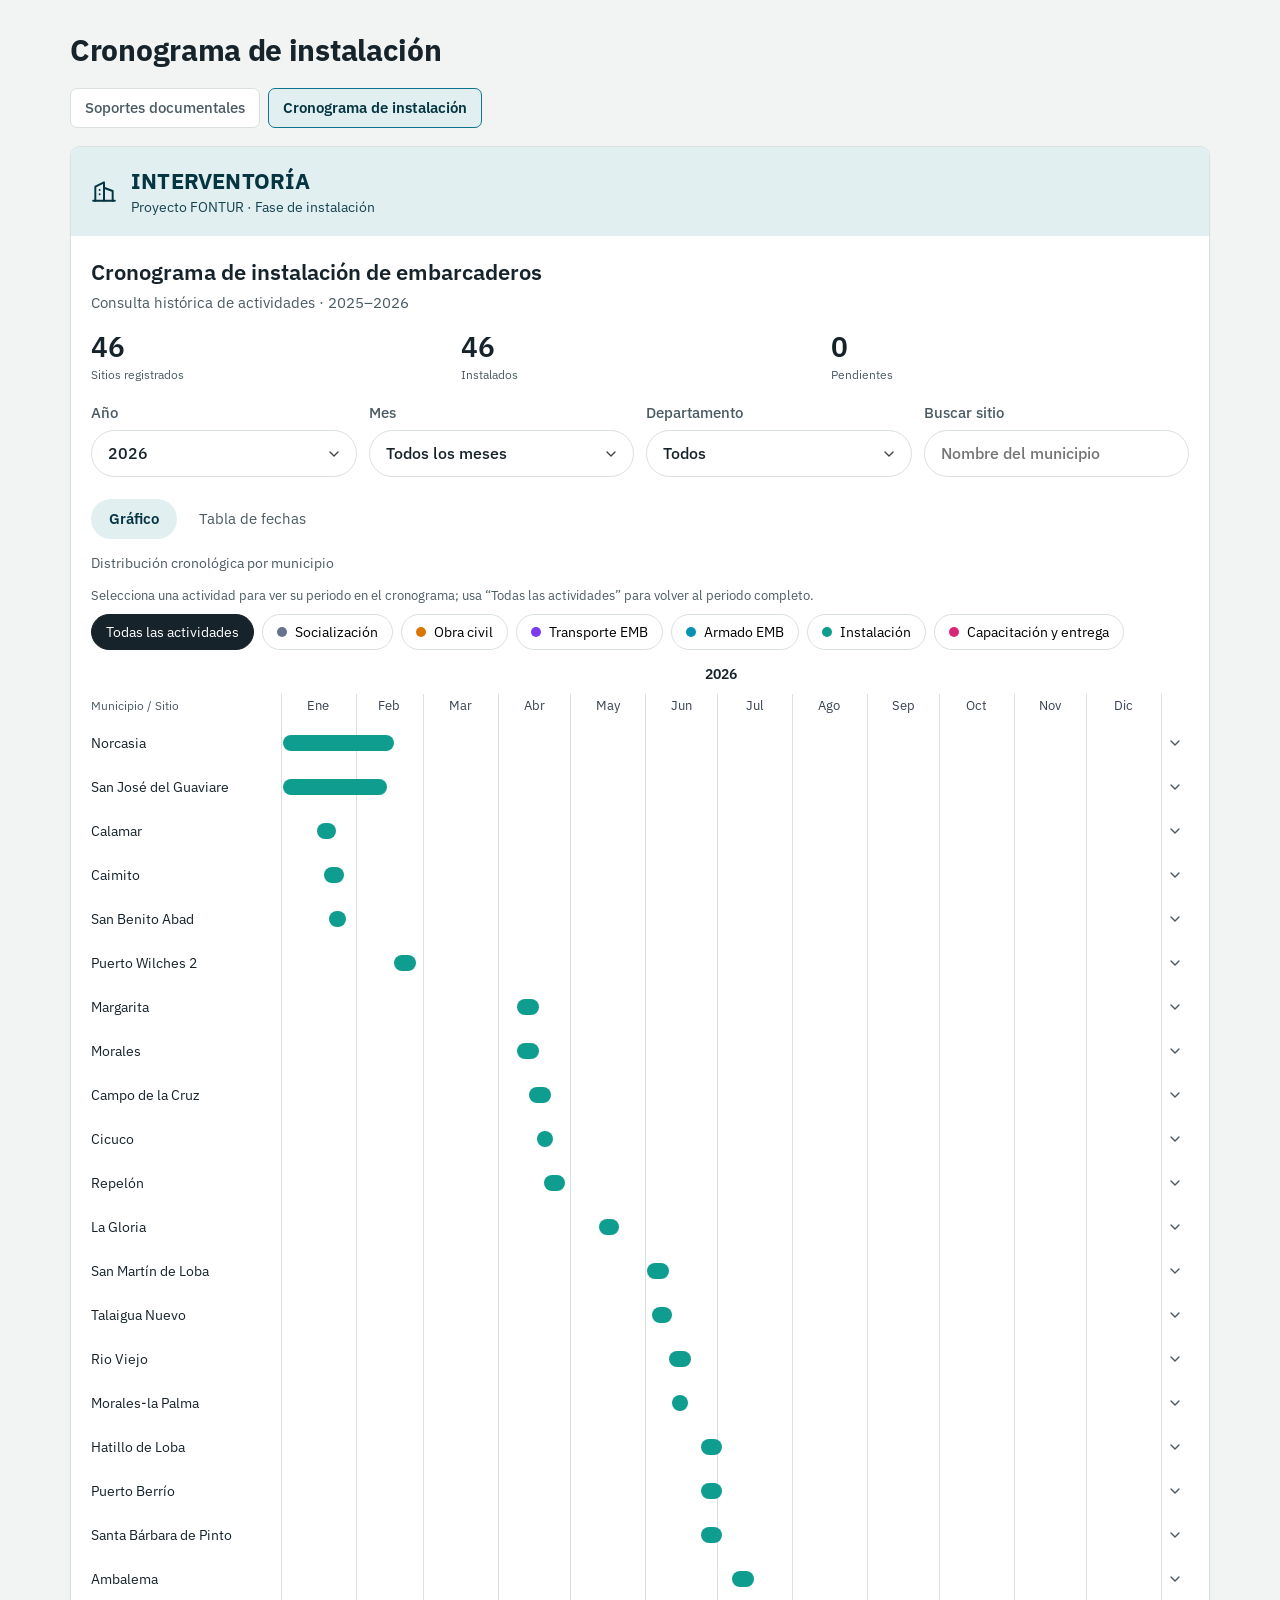
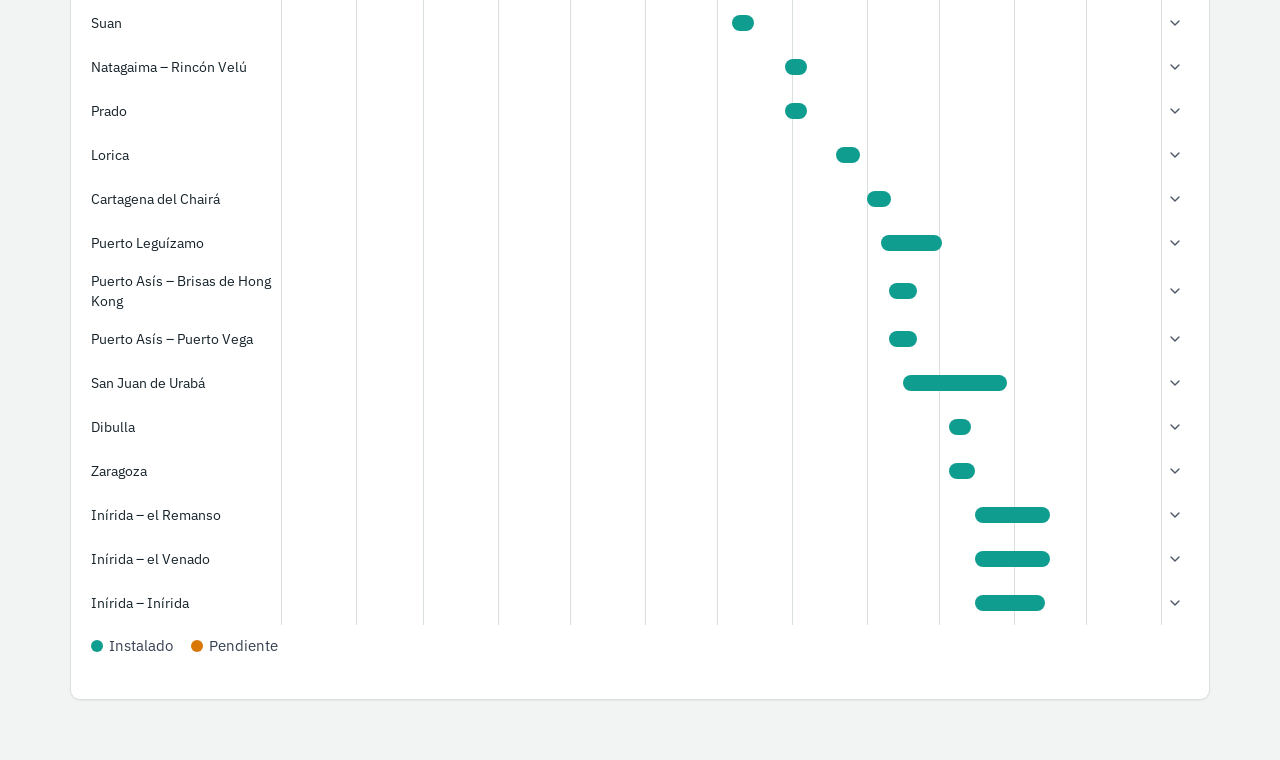
==== commit a018304a: "Actualizar tablero desde Excel [skip ci]" ====
--- a/instalacion.html
+++ b/instalacion.html
@@ -184,7 +184,7 @@
 </div>
 
 <script>
-const DATA = {"sitios": [{"id": 10, "num": 1, "cod": "68575", "emb": 64, "mun": "Puerto Wilches – la Boya", "dep": "Santander", "sup": "Maria Teresa Pardo", "inst": true, "etapas": [{"k": "soc", "n": "Socialización", "a": "2025-07-14", "b": "2025-07-14", "aok": true, "bok": true}, {"k": "obra", "n": "Obra civil", "a": "2025-07-14", "b": "2025-07-19", "aok": true, "bok": true}, {"k": "tra", "n": "Transporte EMB", "a": "2025-07-20", "b": "2025-07-22", "aok": true, "bok": true}, {"k": "arm", "n": "Armado EMB", "a": "2025-07-23", "b": "2025-07-25", "aok": true, "bok": true}, {"k": "ins", "n": "Instalación", "a": "2025-07-25", "b": "2025-07-25", "aok": true, "bok": true}, {"k": "cap", "n": "Capacitación y entrega", "a": "2025-07-25", "b": "2025-07-25", "aok": true, "bok": true}], "desde": "2025-07-14", "hasta": "2025-07-25", "dias": 11, "habiles": null}, {"id": 11, "num": 2, "cod": "13442", "emb": "53", "mun": "María la Baja", "dep": "Bolívar", "sup": "Maria Teresa Pardo", "inst": true, "etapas": [{"k": "soc", "n": "Socialización", "a": "2025-08-26", "b": "2025-08-26", "aok": true, "bok": true}, {"k": "obra", "n": "Obra civil", "a": "2025-08-27", "b": "2025-09-01", "aok": true, "bok": true}, {"k": "tra", "n": "Transporte EMB", "a": "2025-08-30", "b": "2025-08-30", "aok": true, "bok": true}, {"k": "arm", "n": "Armado EMB", "a": "2025-09-01", "b": "2025-09-04", "aok": true, "bok": true}, {"k": "ins", "n": "Instalación", "a": "2025-09-05", "b": "2025-09-05", "aok": true, "bok": true}, {"k": "cap", "n": "Capacitación y entrega", "a": "2025-09-05", "b": "2025-09-05", "aok": true, "bok": true}], "desde": "2025-08-26", "hasta": "2025-09-05", "dias": 9, "habiles": null}, {"id": 12, "num": 3, "cod": "47161", "emb": "63", "mun": "Cerro de San Antonio", "dep": "Magdalena", "sup": "Andrés Mendez", "inst": true, "etapas": [{"k": "soc", "n": "Socialización", "a": "2025-08-25", "b": "2025-08-25", "aok": true, "bok": true}, {"k": "obra", "n": "Obra civil", "a": "2025-08-26", "b": "2025-09-01", "aok": true, "bok": true}, {"k": "tra", "n": "Transporte EMB", "a": "2025-09-01", "b": "2025-09-01", "aok": true, "bok": true}, {"k": "arm", "n": "Armado EMB", "a": "2025-09-02", "b": "2025-09-05", "aok": true, "bok": true}, {"k": "ins", "n": "Instalación", "a": "2025-09-08", "b": "2025-09-08", "aok": true, "bok": true}, {"k": "cap", "n": "Capacitación y entrega", "a": "2025-09-08", "b": "2025-09-08", "aok": true, "bok": true}], "desde": "2025-08-25", "hasta": "2025-09-08", "dias": 13, "habiles": null}, {"id": 13, "num": 4, "cod": "47555", "emb": 3, "mun": "Plato", "dep": "Magdalena", "sup": "Andrés Mendez", "inst": true, "etapas": [{"k": "soc", "n": "Socialización", "a": "2025-09-22", "b": "2025-09-22", "aok": true, "bok": true}, {"k": "obra", "n": "Obra civil", "a": "2025-09-23", "b": "2025-10-02", "aok": true, "bok": true}, {"k": "tra", "n": "Transporte EMB", "a": "2025-09-26", "b": "2025-09-26", "aok": true, "bok": true}, {"k": "arm", "n": "Armado EMB", "a": "2025-09-27", "b": "2025-10-02", "aok": true, "bok": true}, {"k": "ins", "n": "Instalación", "a": "2025-10-03", "b": "2025-10-03", "aok": true, "bok": true}, {"k": "cap", "n": "Capacitación y entrega", "a": "2025-10-03", "b": "2025-10-03", "aok": true, "bok": true}], "desde": "2025-09-22", "hasta": "2025-10-03", "dias": 10, "habiles": null}, {"id": 14, "num": 5, "cod": "47692", "emb": 1, "mun": "San Sebastián de Buenavista", "dep": "Magdalena", "sup": "Maria Teresa Pardo", "inst": true, "etapas": [{"k": "soc", "n": "Socialización", "a": "2025-09-23", "b": "2025-09-23", "aok": true, "bok": true}, {"k": "obra", "n": "Obra civil", "a": "2025-09-24", "b": "2025-10-30", "aok": true, "bok": true}, {"k": "tra", "n": "Transporte EMB", "a": "2025-09-26", "b": "2025-09-26", "aok": true, "bok": true}, {"k": "arm", "n": "Armado EMB", "a": "2025-09-27", "b": "2025-10-02", "aok": true, "bok": true}, {"k": "ins", "n": "Instalación", "a": "2025-10-03", "b": "2025-10-03", "aok": true, "bok": true}, {"k": "cap", "n": "Capacitación y entrega", "a": "2025-10-03", "b": "2025-10-03", "aok": true, "bok": true}], "desde": "2025-09-23", "hasta": "2025-10-30", "dias": 9, "habiles": null}, {"id": 15, "num": 6, "cod": "47745", "emb": 2, "mun": "Sitionuevo", "dep": "Magdalena", "sup": "Andrés Mendez", "inst": true, "etapas": [{"k": "soc", "n": "Socialización", "a": "2025-11-18", "b": "2025-11-18", "aok": true, "bok": true}, {"k": "obra", "n": "Obra civil", "a": "2025-11-18", "b": "2025-11-22", "aok": true, "bok": true}, {"k": "tra", "n": "Transporte EMB", "a": "2025-11-20", "b": "2025-11-20", "aok": true, "bok": true}, {"k": "arm", "n": "Armado EMB", "a": "2025-11-20", "b": "2025-11-24", "aok": true, "bok": true}, {"k": "ins", "n": "Instalación", "a": "2025-11-24", "b": "2025-11-24", "aok": true, "bok": true}, {"k": "cap", "n": "Capacitación y entrega", "a": "2025-11-24", "b": "2025-11-24", "aok": true, "bok": true}], "desde": "2025-11-18", "hasta": "2025-11-24", "dias": 6, "habiles": null}, {"id": 16, "num": 7, "cod": "73275", "emb": 4, "mun": "Flandes", "dep": "Tolima", "sup": "Maria Teresa Pardo", "inst": true, "etapas": [{"k": "soc", "n": "Socialización", "a": "2025-11-24", "b": "2025-11-24", "aok": true, "bok": true}, {"k": "obra", "n": "Obra civil", "a": "2025-11-26", "b": "2025-11-30", "aok": true, "bok": true}, {"k": "tra", "n": "Transporte EMB", "a": "2025-11-27", "b": "2025-11-30", "aok": true, "bok": true}, {"k": "arm", "n": "Armado EMB", "a": "2025-12-01", "b": "2025-12-03", "aok": true, "bok": true}, {"k": "ins", "n": "Instalación", "a": "2025-12-03", "b": "2025-12-03", "aok": true, "bok": true}, {"k": "cap", "n": "Capacitación y entrega", "a": "2025-12-03", "b": "2025-12-03", "aok": true, "bok": true}], "desde": "2025-11-24", "hasta": "2025-12-03", "dias": 7, "habiles": null}, {"id": 17, "num": 8, "cod": "5591", "emb": 6, "mun": "Puerto Triunfo", "dep": "Antioquia", "sup": "Andrés Mendez", "inst": true, "etapas": [{"k": "soc", "n": "Socialización", "a": "2025-11-26", "b": "2025-11-26", "aok": true, "bok": true}, {"k": "obra", "n": "Obra civil", "a": "2025-11-28", "b": "2025-12-04", "aok": true, "bok": true}, {"k": "tra", "n": "Transporte EMB", "a": "2025-11-27", "b": "2025-11-29", "aok": true, "bok": true}, {"k": "arm", "n": "Armado EMB", "a": "2025-11-29", "b": "2025-12-05", "aok": true, "bok": true}, {"k": "ins", "n": "Instalación", "a": "2025-12-05", "b": "2025-12-05", "aok": true, "bok": true}, {"k": "cap", "n": "Capacitación y entrega", "a": "2025-12-05", "b": "2025-12-05", "aok": true, "bok": true}], "desde": "2025-11-26", "hasta": "2025-12-05", "dias": 7, "habiles": null}, {"id": 18, "num": 9, "cod": "73217", "emb": 5, "mun": "Coyaima", "dep": "Tolima", "sup": "Maria Teresa Pardo", "inst": true, "etapas": [{"k": "soc", "n": "Socialización", "a": "2025-12-10", "b": "2025-12-10", "aok": true, "bok": true}, {"k": "obra", "n": "Obra civil", "a": "2025-12-10", "b": "2025-12-14", "aok": true, "bok": true}, {"k": "tra", "n": "Transporte EMB", "a": "2025-12-09", "b": "2025-12-13", "aok": true, "bok": true}, {"k": "arm", "n": "Armado EMB", "a": "2025-12-13", "b": "2025-12-16", "aok": true, "bok": true}, {"k": "ins", "n": "Instalación", "a": "2025-12-17", "b": "2025-12-17", "aok": true, "bok": true}, {"k": "cap", "n": "Capacitación y entrega", "a": "2025-12-17", "b": "2025-12-17", "aok": true, "bok": true}], "desde": "2025-12-09", "hasta": "2025-12-17", "dias": 7, "habiles": null}, {"id": 19, "num": 10, "cod": "20295", "emb": 13, "mun": "Gamarra", "dep": "Cesar", "sup": "Andrés Mendez", "inst": true, "etapas": [{"k": "soc", "n": "Socialización", "a": "2025-12-10", "b": "2025-12-10", "aok": true, "bok": true}, {"k": "obra", "n": "Obra civil", "a": "2025-12-11", "b": "2025-12-18", "aok": true, "bok": true}, {"k": "tra", "n": "Transporte EMB", "a": "2025-12-11", "b": "2025-12-12", "aok": true, "bok": true}, {"k": "arm", "n": "Armado EMB", "a": "2025-12-12", "b": "2025-12-20", "aok": true, "bok": true}, {"k": "ins", "n": "Instalación", "a": "2025-12-20", "b": "2025-12-20", "aok": true, "bok": true}, {"k": "cap", "n": "Capacitación y entrega", "a": "2025-12-20", "b": "2025-12-20", "aok": true, "bok": true}], "desde": "2025-12-10", "hasta": "2025-12-20", "dias": 9, "habiles": null}, {"id": 20, "num": 11, "cod": "20787", "emb": 15, "mun": "Tamalameque", "dep": "Cesar", "sup": "Deicy Duarte", "inst": true, "etapas": [{"k": "soc", "n": "Socialización", "a": "2025-12-11", "b": "2025-12-11", "aok": true, "bok": true}, {"k": "obra", "n": "Obra civil", "a": "2025-12-12", "b": "2025-12-17", "aok": true, "bok": true}, {"k": "tra", "n": "Transporte EMB", "a": "2025-12-10", "b": "2025-12-11", "aok": true, "bok": true}, {"k": "arm", "n": "Armado EMB", "a": "2025-12-12", "b": "2025-12-16", "aok": true, "bok": true}, {"k": "ins", "n": "Instalación", "a": "2025-12-17", "b": "2025-12-17", "aok": true, "bok": true}, {"k": "cap", "n": "Capacitación y entrega", "a": "2025-12-17", "b": "2025-12-17", "aok": true, "bok": true}], "desde": "2025-12-10", "hasta": "2025-12-17", "dias": 5, "habiles": null}, {"id": 21, "num": 12, "cod": "13248", "emb": 17, "mun": "El Guamo", "dep": "Bolívar", "sup": "Andrés Mendez", "inst": true, "etapas": [{"k": "soc", "n": "Socialización", "a": "2025-12-19", "b": "2025-12-19", "aok": true, "bok": true}, {"k": "obra", "n": "Obra civil", "a": "2025-12-20", "b": "2025-12-22", "aok": true, "bok": true}, {"k": "tra", "n": "Transporte EMB", "a": "2025-12-19", "b": "2025-12-19", "aok": true, "bok": true}, {"k": "arm", "n": "Armado EMB", "a": "2025-12-19", "b": "2025-12-22", "aok": true, "bok": true}, {"k": "ins", "n": "Instalación", "a": "2025-12-23", "b": "2025-12-23", "aok": true, "bok": true}, {"k": "cap", "n": "Capacitación y entrega", "a": "2025-12-23", "b": "2025-12-23", "aok": true, "bok": true}], "desde": "2025-12-19", "hasta": "2025-12-23", "dias": 4, "habiles": null}, {"id": 22, "num": 13, "cod": "13140", "emb": 77, "mun": "Calamar", "dep": "Bolívar", "sup": "Deicy Duarte", "inst": true, "etapas": [{"k": "soc", "n": "Socialización", "a": "2026-01-16", "b": "2026-01-16", "aok": true, "bok": true}, {"k": "obra", "n": "Obra civil", "a": "2026-01-18", "b": "2026-01-22", "aok": true, "bok": true}, {"k": "tra", "n": "Transporte EMB", "a": "2026-01-16", "b": "2026-01-16", "aok": true, "bok": true}, {"k": "arm", "n": "Armado EMB", "a": "2026-01-19", "b": "2026-01-22", "aok": true, "bok": true}, {"k": "ins", "n": "Instalación", "a": "2026-01-23", "b": "2026-01-23", "aok": true, "bok": true}, {"k": "cap", "n": "Capacitación y entrega", "a": "2026-01-23", "b": "2026-01-23", "aok": true, "bok": true}], "desde": "2026-01-16", "hasta": "2026-01-23", "dias": 5, "habiles": null}, {"id": 23, "num": 14, "cod": "70124", "emb": 56, "mun": "Caimito", "dep": "Sucre", "sup": "Maria Teresa Pardo", "inst": true, "etapas": [{"k": "soc", "n": "Socialización", "a": "2026-01-19", "b": "2026-01-19", "aok": true, "bok": true}, {"k": "obra", "n": "Obra civil", "a": "2026-01-20", "b": "2026-01-24", "aok": true, "bok": true}, {"k": "tra", "n": "Transporte EMB", "a": "2026-01-20", "b": "2026-01-21", "aok": true, "bok": true}, {"k": "arm", "n": "Armado EMB", "a": "2026-01-21", "b": "2026-01-25", "aok": true, "bok": true}, {"k": "ins", "n": "Instalación", "a": "2026-01-26", "b": "2026-01-26", "aok": true, "bok": true}, {"k": "cap", "n": "Capacitación y entrega", "a": "2026-01-26", "b": "2026-01-26", "aok": true, "bok": true}], "desde": "2026-01-19", "hasta": "2026-01-26", "dias": 6, "habiles": null}, {"id": 24, "num": 15, "cod": "70678", "emb": 11, "mun": "San Benito Abad", "dep": "Sucre", "sup": "Andrés Mendez", "inst": true, "etapas": [{"k": "soc", "n": "Socialización", "a": "2026-01-21", "b": "2026-01-21", "aok": true, "bok": true}, {"k": "obra", "n": "Obra civil", "a": "2026-01-22", "b": "2026-01-26", "aok": true, "bok": true}, {"k": "tra", "n": "Transporte EMB", "a": "2026-01-21", "b": "2026-01-22", "aok": true, "bok": true}, {"k": "arm", "n": "Armado EMB", "a": "2026-01-23", "b": "2026-01-27", "aok": true, "bok": true}, {"k": "ins", "n": "Instalación", "a": "2026-01-27", "b": "2026-01-27", "aok": true, "bok": true}, {"k": "cap", "n": "Capacitación y entrega", "a": "2026-01-27", "b": "2026-01-27", "aok": true, "bok": true}], "desde": "2026-01-21", "hasta": "2026-01-27", "dias": 5, "habiles": null}, {"id": 25, "num": 16, "cod": "95001", "emb": 76, "mun": "San José del Guaviare", "dep": "Guaviare", "sup": "Maria Teresa Pardo", "inst": true, "etapas": [{"k": "soc", "n": "Socialización", "a": "2026-01-02", "b": "2026-01-02", "aok": true, "bok": true}, {"k": "obra", "n": "Obra civil", "a": "2026-02-09", "b": "2026-02-11", "aok": true, "bok": true}, {"k": "tra", "n": "Transporte EMB", "a": "2026-02-04", "b": "2026-02-08", "aok": true, "bok": true}, {"k": "arm", "n": "Armado EMB", "a": "2026-02-09", "b": "2026-02-12", "aok": true, "bok": true}, {"k": "ins", "n": "Instalación", "a": "2026-02-13", "b": "2026-02-13", "aok": true, "bok": true}, {"k": "cap", "n": "Capacitación y entrega", "a": "2026-02-13", "b": "2026-02-13", "aok": true, "bok": true}], "desde": "2026-01-02", "hasta": "2026-02-13", "dias": 4, "habiles": null}, {"id": 26, "num": 17, "cod": "17495", "emb": 82, "mun": "Norcasia", "dep": "Caldas", "sup": "Andrés Mendez", "inst": true, "etapas": [{"k": "soc", "n": "Socialización", "a": "2026-01-02", "b": "2026-01-02", "aok": true, "bok": true}, {"k": "obra", "n": "Obra civil", "a": "2026-02-08", "b": "2026-02-12", "aok": true, "bok": true}, {"k": "tra", "n": "Transporte EMB", "a": "2026-02-05", "b": "2026-02-07", "aok": true, "bok": true}, {"k": "arm", "n": "Armado EMB", "a": "2026-02-08", "b": "2026-02-13", "aok": true, "bok": true}, {"k": "ins", "n": "Instalación", "a": "2026-02-13", "b": "2026-02-13", "aok": true, "bok": true}, {"k": "cap", "n": "Capacitación y entrega", "a": "2026-02-16", "b": "2026-02-16", "aok": true, "bok": true}], "desde": "2026-01-02", "hasta": "2026-02-16", "dias": 8, "habiles": null}, {"id": 27, "num": 18, "cod": "68575", "emb": "60", "mun": "Puerto Wilches 2", "dep": "Santander", "sup": "Maria Teresa Pardo", "inst": true, "etapas": [{"k": "soc", "n": "Socialización", "a": "2026-02-17", "b": "2026-02-17", "aok": true, "bok": true}, {"k": "obra", "n": "Obra civil", "a": "2026-02-18", "b": "2026-02-21", "aok": true, "bok": true}, {"k": "tra", "n": "Transporte EMB", "a": "2026-02-18", "b": "2026-02-20", "aok": true, "bok": true}, {"k": "arm", "n": "Armado EMB", "a": "2026-02-20", "b": "2026-02-24", "aok": true, "bok": true}, {"k": "ins", "n": "Instalación", "a": "2026-02-25", "b": "2026-02-25", "aok": true, "bok": true}, {"k": "cap", "n": "Capacitación y entrega", "a": "2026-02-25", "b": "2026-02-25", "aok": true, "bok": true}], "desde": "2026-02-17", "hasta": "2026-02-25", "dias": 7, "habiles": null}, {"id": 28, "num": 19, "cod": "13440", "emb": 52, "mun": "Margarita", "dep": "Bolívar", "sup": "Maria Teresa Pardo", "inst": true, "etapas": [{"k": "soc", "n": "Socialización", "a": "2026-04-09", "b": "2026-04-09", "aok": true, "bok": true}, {"k": "obra", "n": "Obra civil", "a": "2026-04-10", "b": "2026-04-13", "aok": true, "bok": true}, {"k": "tra", "n": "Transporte EMB", "a": "2026-04-09", "b": "2026-04-10", "aok": true, "bok": true}, {"k": "arm", "n": "Armado EMB", "a": "2026-04-10", "b": "2026-04-15", "aok": true, "bok": true}, {"k": "ins", "n": "Instalación", "a": "2026-04-16", "b": "2026-04-16", "aok": true, "bok": true}, {"k": "cap", "n": "Capacitación y entrega", "a": "2026-04-17", "b": "2026-04-17", "aok": true, "bok": true}], "desde": "2026-04-09", "hasta": "2026-04-17", "dias": 7, "habiles": null}, {"id": 29, "num": 20, "cod": "13473", "emb": 71, "mun": "Morales", "dep": "Bolívar", "sup": "Andrés Mendez", "inst": true, "etapas": [{"k": "soc", "n": "Socialización", "a": "2026-04-09", "b": "2026-04-09", "aok": true, "bok": true}, {"k": "obra", "n": "Obra civil", "a": "2026-04-10", "b": "2026-04-14", "aok": true, "bok": true}, {"k": "tra", "n": "Transporte EMB", "a": "2026-04-10", "b": "2026-04-11", "aok": true, "bok": true}, {"k": "arm", "n": "Armado EMB", "a": "2026-04-11", "b": "2026-04-15", "aok": true, "bok": true}, {"k": "ins", "n": "Instalación", "a": "2026-04-16", "b": "2026-04-16", "aok": true, "bok": true}, {"k": "cap", "n": "Capacitación y entrega", "a": "2026-04-17", "b": "2026-04-17", "aok": true, "bok": true}], "desde": "2026-04-09", "hasta": "2026-04-17", "dias": 7, "habiles": null}, {"id": 30, "num": 21, "cod": "8137", "emb": 67, "mun": "Campo de la Cruz", "dep": "Atlántico", "sup": "Andrés Mendez", "inst": true, "etapas": [{"k": "soc", "n": "Socialización", "a": "2026-04-14", "b": "2026-04-14", "aok": true, "bok": true}, {"k": "obra", "n": "Obra civil", "a": "2026-04-18", "b": "2026-04-20", "aok": true, "bok": true}, {"k": "tra", "n": "Transporte EMB", "a": "2026-04-15", "b": "2026-04-16", "aok": true, "bok": true}, {"k": "arm", "n": "Armado EMB", "a": "2026-04-15", "b": "2026-04-20", "aok": true, "bok": true}, {"k": "ins", "n": "Instalación", "a": "2026-04-20", "b": "2026-04-20", "aok": true, "bok": true}, {"k": "cap", "n": "Capacitación y entrega", "a": "2026-04-22", "b": "2026-04-22", "aok": true, "bok": true}], "desde": "2026-04-14", "hasta": "2026-04-22", "dias": 7, "habiles": null}, {"id": 31, "num": 22, "cod": "13188", "emb": 44, "mun": "Cicuco", "dep": "Bolívar", "sup": "Maria Teresa Pardo", "inst": true, "etapas": [{"k": "soc", "n": "Socialización", "a": "2026-04-17", "b": "2026-04-17", "aok": true, "bok": true}, {"k": "obra", "n": "Obra civil", "a": "2026-04-19", "b": "2026-04-22", "aok": true, "bok": true}, {"k": "tra", "n": "Transporte EMB", "a": "2026-04-17", "b": "2026-04-18", "aok": true, "bok": true}, {"k": "arm", "n": "Armado EMB", "a": "2026-04-19", "b": "2026-04-22", "aok": true, "bok": true}, {"k": "ins", "n": "Instalación", "a": "2026-04-23", "b": "2026-04-23", "aok": true, "bok": true}, {"k": "cap", "n": "Capacitación y entrega", "a": "2026-04-23", "b": "2026-04-23", "aok": true, "bok": true}], "desde": "2026-04-17", "hasta": "2026-04-23", "dias": 4, "habiles": null}, {"id": 32, "num": 23, "cod": "8606", "emb": 9, "mun": "Repelón", "dep": "Atlántico", "sup": "Madelyn Castellanos", "inst": true, "etapas": [{"k": "soc", "n": "Socialización", "a": "2026-04-20", "b": "2026-04-20", "aok": true, "bok": true}, {"k": "obra", "n": "Obra civil", "a": "2026-04-21", "b": "2026-04-28", "aok": true, "bok": true}, {"k": "tra", "n": "Transporte EMB", "a": "2026-04-22", "b": "2026-04-22", "aok": true, "bok": true}, {"k": "arm", "n": "Armado EMB", "a": "2026-04-22", "b": "2026-04-27", "aok": true, "bok": true}, {"k": "ins", "n": "Instalación", "a": "2026-04-28", "b": "2026-04-28", "aok": true, "bok": true}, {"k": "cap", "n": "Capacitación y entrega", "a": "2026-04-28", "b": "2026-04-28", "aok": true, "bok": true}], "desde": "2026-04-20", "hasta": "2026-04-28", "dias": 7, "habiles": null}, {"id": 33, "num": 24, "cod": "20383", "emb": 30, "mun": "La Gloria", "dep": "Cesar", "sup": "Andrés Mendez", "inst": true, "etapas": [{"k": "soc", "n": "Socialización", "a": "2026-05-13", "b": "2026-05-13", "aok": true, "bok": true}, {"k": "obra", "n": "Obra civil", "a": "2026-05-14", "b": "2026-05-17", "aok": true, "bok": true}, {"k": "tra", "n": "Transporte EMB", "a": "2026-05-13", "b": "2026-05-14", "aok": true, "bok": true}, {"k": "arm", "n": "Armado EMB", "a": "2026-05-14", "b": "2026-05-20", "aok": true, "bok": true}, {"k": "ins", "n": "Instalación", "a": "2026-05-20", "b": "2026-05-20", "aok": true, "bok": true}, {"k": "cap", "n": "Capacitación y entrega", "a": "2026-05-20", "b": "2026-05-20", "aok": true, "bok": true}], "desde": "2026-05-13", "hasta": "2026-05-20", "dias": 6, "habiles": null}, {"id": 34, "num": 25, "cod": "13667", "emb": 49, "mun": "San Martín de Loba", "dep": "Bolívar", "sup": "Maria Teresa Pardo", "inst": true, "etapas": [{"k": "soc", "n": "Socialización", "a": "2026-06-02", "b": "2026-06-02", "aok": true, "bok": true}, {"k": "obra", "n": "Obra civil", "a": "2026-06-05", "b": "2026-06-09", "aok": true, "bok": true}, {"k": "tra", "n": "Transporte EMB", "a": "2026-06-04", "b": "2026-06-05", "aok": true, "bok": true}, {"k": "arm", "n": "Armado EMB", "a": "2026-06-05", "b": "2026-06-09", "aok": true, "bok": true}, {"k": "ins", "n": "Instalación", "a": "2026-06-10", "b": "2026-06-10", "aok": true, "bok": true}, {"k": "cap", "n": "Capacitación y entrega", "a": "2026-06-10", "b": "2026-06-10", "aok": true, "bok": true}], "desde": "2026-06-02", "hasta": "2026-06-10", "dias": 5, "habiles": null}, {"id": 35, "num": 26, "cod": "13780", "emb": 45, "mun": "Talaigua Nuevo", "dep": "Bolívar", "sup": "Andrés Mendez", "inst": true, "etapas": [{"k": "soc", "n": "Socialización", "a": "2026-06-04", "b": "2026-06-04", "aok": true, "bok": true}, {"k": "obra", "n": "Obra civil", "a": "2026-06-06", "b": "2026-06-09", "aok": true, "bok": true}, {"k": "tra", "n": "Transporte EMB", "a": "2026-06-06", "b": "2026-06-07", "aok": true, "bok": true}, {"k": "arm", "n": "Armado EMB", "a": "2026-06-07", "b": "2026-06-09", "aok": true, "bok": true}, {"k": "ins", "n": "Instalación", "a": "2026-06-11", "b": "2026-06-11", "aok": true, "bok": true}, {"k": "cap", "n": "Capacitación y entrega", "a": "2026-06-11", "b": "2026-06-11", "aok": true, "bok": true}], "desde": "2026-06-04", "hasta": "2026-06-11", "dias": 5, "habiles": null}, {"id": 36, "num": 27, "cod": "13160", "emb": 74, "mun": "Morales-la Palma", "dep": "Bolívar", "sup": "Andrés Mendez", "inst": true, "etapas": [{"k": "soc", "n": "Socialización", "a": "2026-06-12", "b": "2026-06-12", "aok": true, "bok": true}, {"k": "obra", "n": "Obra civil", "a": "2026-06-14", "b": "2026-06-17", "aok": true, "bok": true}, {"k": "tra", "n": "Transporte EMB", "a": "2026-06-12", "b": "2026-06-13", "aok": true, "bok": true}, {"k": "arm", "n": "Armado EMB", "a": "2026-06-13", "b": "2026-06-17", "aok": true, "bok": true}, {"k": "ins", "n": "Instalación", "a": "2026-06-18", "b": "2026-06-18", "aok": true, "bok": true}, {"k": "cap", "n": "Capacitación y entrega", "a": "2026-06-18", "b": "2026-06-18", "aok": true, "bok": true}], "desde": "2026-06-12", "hasta": "2026-06-18", "dias": 5, "habiles": null}, {"id": 37, "num": 28, "cod": "13600", "emb": 34, "mun": "Rioviejo", "dep": "Bolívar", "sup": "Maria Teresa Pardo", "inst": true, "etapas": [{"k": "soc", "n": "Socialización", "a": "2026-06-11", "b": "2026-06-11", "aok": true, "bok": true}, {"k": "obra", "n": "Obra civil", "a": "2026-06-14", "b": "2026-06-19", "aok": true, "bok": true}, {"k": "tra", "n": "Transporte EMB", "a": "2026-06-12", "b": "2026-06-14", "aok": true, "bok": true}, {"k": "arm", "n": "Armado EMB", "a": "2026-06-14", "b": "2026-06-18", "aok": true, "bok": true}, {"k": "ins", "n": "Instalación", "a": "2026-06-19", "b": "2026-06-19", "aok": true, "bok": true}, {"k": "cap", "n": "Capacitación y entrega", "a": "2026-06-19", "b": "2026-06-19", "aok": true, "bok": true}], "desde": "2026-06-11", "hasta": "2026-06-19", "dias": 5, "habiles": null}, {"id": 38, "num": 29, "cod": "13300", "emb": 62, "mun": "Hatillo de Loba", "dep": "Bolívar", "sup": "Madelyn Castellanos", "inst": true, "etapas": [{"k": "soc", "n": "Socialización", "a": "2026-06-24", "b": "2026-06-24", "aok": true, "bok": true}, {"k": "obra", "n": "Obra civil", "a": "2026-06-25", "b": "2026-06-29", "aok": true, "bok": true}, {"k": "tra", "n": "Transporte EMB", "a": "2026-06-26", "b": "2026-06-28", "aok": true, "bok": true}, {"k": "arm", "n": "Armado EMB", "a": "2026-06-29", "b": "2026-07-01", "aok": true, "bok": true}, {"k": "ins", "n": "Instalación", "a": "2026-07-02", "b": "2026-07-02", "aok": true, "bok": true}, {"k": "cap", "n": "Capacitación y entrega", "a": "2026-07-02", "b": "2026-07-02", "aok": true, "bok": true}], "desde": "2026-06-24", "hasta": "2026-07-02", "dias": 7, "habiles": null}, {"id": 39, "num": 30, "cod": "47720", "emb": 39, "mun": "Santa Bárbara de Pinto", "dep": "Magdalena", "sup": "Deicy Duarte", "inst": true, "etapas": [{"k": "soc", "n": "Socialización", "a": "2026-06-24", "b": "2026-06-24", "aok": true, "bok": true}, {"k": "obra", "n": "Obra civil", "a": "2026-06-26", "b": "2026-06-29", "aok": true, "bok": true}, {"k": "tra", "n": "Transporte EMB", "a": "2026-06-25", "b": "2026-06-27", "aok": true, "bok": true}, {"k": "arm", "n": "Armado EMB", "a": "2026-06-28", "b": "2026-07-01", "aok": true, "bok": true}, {"k": "ins", "n": "Instalación", "a": "2026-07-02", "b": "2026-07-02", "aok": true, "bok": true}, {"k": "cap", "n": "Capacitación y entrega", "a": "2026-07-02", "b": "2026-07-02", "aok": true, "bok": true}], "desde": "2026-06-24", "hasta": "2026-07-02", "dias": 6, "habiles": null}, {"id": 40, "num": 31, "cod": "5579", "emb": 72, "mun": "Puerto Berrío", "dep": "Antioquia", "sup": "Andrés Mendez", "inst": true, "etapas": [{"k": "soc", "n": "Socialización", "a": "2026-06-24", "b": "2026-06-24", "aok": true, "bok": true}, {"k": "obra", "n": "Obra civil", "a": "2026-06-29", "b": "2026-07-01", "aok": true, "bok": true}, {"k": "tra", "n": "Transporte EMB", "a": "2026-06-24", "b": "2026-06-25", "aok": true, "bok": true}, {"k": "arm", "n": "Armado EMB", "a": "2026-06-25", "b": "2026-07-02", "aok": true, "bok": true}, {"k": "ins", "n": "Instalación", "a": "2026-07-02", "b": "2026-07-02", "aok": true, "bok": true}, {"k": "cap", "n": "Capacitación y entrega", "a": "2026-07-02", "b": "2026-07-02", "aok": true, "bok": true}], "desde": "2026-06-24", "hasta": "2026-07-02", "dias": 7, "habiles": null}, {"id": 41, "num": 32, "cod": "8770", "emb": 46, "mun": "Suan", "dep": "Atlántico", "sup": "Madelyn Castellanos", "inst": true, "etapas": [{"k": "soc", "n": "Socialización", "a": "2026-07-07", "b": "2026-07-07", "aok": true, "bok": true}, {"k": "obra", "n": "Obra civil", "a": "2026-07-09", "b": "2026-07-12", "aok": true, "bok": true}, {"k": "tra", "n": "Transporte EMB", "a": "2026-07-08", "b": "2026-07-08", "aok": true, "bok": true}, {"k": "arm", "n": "Armado EMB", "a": "2026-07-08", "b": "2026-07-15", "aok": true, "bok": true}, {"k": "ins", "n": "Instalación", "a": "2026-07-15", "b": "2026-07-15", "aok": true, "bok": true}, {"k": "cap", "n": "Capacitación y entrega", "a": "2026-07-15", "b": "2026-07-15", "aok": true, "bok": true}], "desde": "2026-07-07", "hasta": "2026-07-15", "dias": 7, "habiles": null}, {"id": 42, "num": 33, "cod": "73030", "emb": 66, "mun": "Ambalema", "dep": "Tolima", "sup": "Deicy Duarte", "inst": true, "etapas": [{"k": "soc", "n": "Socialización", "a": "2026-07-07", "b": "2026-07-07", "aok": true, "bok": true}, {"k": "obra", "n": "Obra civil", "a": "2026-07-09", "b": "2026-07-12", "aok": true, "bok": true}, {"k": "tra", "n": "Transporte EMB", "a": "2026-07-10", "b": "2026-07-12", "aok": true, "bok": true}, {"k": "arm", "n": "Armado EMB", "a": "2026-07-12", "b": "2026-07-14", "aok": true, "bok": true}, {"k": "ins", "n": "Instalación", "a": "2026-07-15", "b": "2026-07-15", "aok": true, "bok": true}, {"k": "cap", "n": "Capacitación y entrega", "a": "2026-07-15", "b": "2026-07-15", "aok": true, "bok": true}], "desde": "2026-07-07", "hasta": "2026-07-15", "dias": 6, "habiles": null}, {"id": 43, "num": 34, "cod": "73483", "emb": 12, "mun": "Natagaima – Rincón Velú", "dep": "Tolima", "sup": "Maria Teresa Pardo", "inst": true, "etapas": [{"k": "soc", "n": "Socialización", "a": "2026-07-29", "b": "2026-07-29", "aok": true, "bok": true}, {"k": "obra", "n": "Obra civil", "a": "2026-07-31", "b": "2026-08-04", "aok": true, "bok": true}, {"k": "tra", "n": "Transporte EMB", "a": "2026-07-30", "b": "2026-08-01", "aok": true, "bok": true}, {"k": "arm", "n": "Armado EMB", "a": "2026-08-02", "b": "2026-08-05", "aok": true, "bok": true}, {"k": "ins", "n": "Instalación", "a": "2026-08-06", "b": "2026-08-06", "aok": true, "bok": true}, {"k": "cap", "n": "Capacitación y entrega", "a": "2026-08-06", "b": "2026-08-06", "aok": true, "bok": true}], "desde": "2026-07-29", "hasta": "2026-08-06", "dias": 6, "habiles": null}, {"id": 44, "num": 35, "cod": "73563", "emb": 18, "mun": "Prado", "dep": "Tolima", "sup": "Andrés Mendez", "inst": true, "etapas": [{"k": "soc", "n": "Socialización", "a": "2026-07-29", "b": "2026-07-29", "aok": true, "bok": true}, {"k": "obra", "n": "Obra civil", "a": "2026-08-04", "b": "2026-08-06", "aok": true, "bok": true}, {"k": "tra", "n": "Transporte EMB", "a": "2026-07-30", "b": "2026-07-31", "aok": true, "bok": true}, {"k": "arm", "n": "Armado EMB", "a": "2026-08-01", "b": "2026-08-05", "aok": true, "bok": true}, {"k": "ins", "n": "Instalación", "a": "2026-08-06", "b": "2026-08-06", "aok": true, "bok": true}, {"k": "cap", "n": "Capacitación y entrega", "a": "2026-08-06", "b": "2026-08-06", "aok": true, "bok": true}], "desde": "2026-07-29", "hasta": "2026-08-06", "dias": 5, "habiles": null}, {"id": 45, "num": 36, "cod": "23417", "emb": 48, "mun": "Lorica", "dep": "Córdoba", "sup": "Maria Teresa Pardo", "inst": true, "etapas": [{"k": "soc", "n": "Socialización", "a": "2026-08-19", "b": "2026-08-19", "aok": true, "bok": true}, {"k": "obra", "n": "Obra civil", "a": "2026-08-21", "b": "2026-08-27", "aok": true, "bok": true}, {"k": "tra", "n": "Transporte EMB", "a": "2026-08-21", "b": "2026-08-21", "aok": true, "bok": true}, {"k": "arm", "n": "Armado EMB", "a": "2026-08-22", "b": "2026-08-27", "aok": true, "bok": true}, {"k": "ins", "n": "Instalación", "a": "2026-08-28", "b": "2026-08-28", "aok": true, "bok": true}, {"k": "cap", "n": "Capacitación y entrega", "a": "2026-08-28", "b": "2026-08-28", "aok": true, "bok": true}], "desde": "2026-08-19", "hasta": "2026-08-28", "dias": 7, "habiles": null}, {"id": 46, "num": 37, "cod": "18150", "emb": 41, "mun": "Cartagena del Chairá", "dep": "Caquetá", "sup": "Maria Teresa Pardo", "inst": true, "etapas": [{"k": "soc", "n": "Socialización", "a": "2026-09-01", "b": "2026-09-01", "aok": true, "bok": true}, {"k": "obra", "n": "Obra civil", "a": "2026-09-06", "b": "2026-09-09", "aok": true, "bok": true}, {"k": "tra", "n": "Transporte EMB", "a": "2026-09-01", "b": "2026-09-06", "aok": true, "bok": true}, {"k": "arm", "n": "Armado EMB", "a": "2026-09-06", "b": "2026-09-09", "aok": true, "bok": true}, {"k": "ins", "n": "Instalación", "a": "2026-09-10", "b": "2026-09-10", "aok": true, "bok": true}, {"k": "cap", "n": "Capacitación y entrega", "a": "2026-09-10", "b": "2026-09-10", "aok": true, "bok": true}], "desde": "2026-09-01", "hasta": "2026-09-10", "dias": 4, "habiles": null}, {"id": 47, "num": 38, "cod": "86568", "emb": 7, "mun": "Puerto Asís – Brisas de Hon Kong", "dep": "Putumayo", "sup": "Andrés Mendez", "inst": true, "etapas": [{"k": "soc", "n": "Socialización", "a": "2026-09-10", "b": "2026-09-10", "aok": true, "bok": true}, {"k": "obra", "n": "Obra civil", "a": "2026-09-12", "b": "2026-09-15", "aok": true, "bok": true}, {"k": "tra", "n": "Transporte EMB", "a": "2026-09-10", "b": "2026-09-13", "aok": true, "bok": true}, {"k": "arm", "n": "Armado EMB", "a": "2026-09-14", "b": "2026-09-18", "aok": true, "bok": true}, {"k": "ins", "n": "Instalación", "a": "2026-09-21", "b": "2026-09-21", "aok": true, "bok": true}, {"k": "cap", "n": "Capacitación y entrega", "a": "2026-09-21", "b": "2026-09-21", "aok": true, "bok": true}], "desde": "2026-09-10", "hasta": "2026-09-21", "dias": 9, "habiles": null}, {"id": 48, "num": 39, "cod": "86568", "emb": 43, "mun": "Puerto Asís – Puerto Vega", "dep": "Putumayo", "sup": "Andrés Mendez", "inst": true, "etapas": [{"k": "soc", "n": "Socialización", "a": "2026-09-10", "b": "2026-09-10", "aok": true, "bok": true}, {"k": "obra", "n": "Obra civil", "a": "2026-09-13", "b": "2026-09-16", "aok": true, "bok": true}, {"k": "tra", "n": "Transporte EMB", "a": "2026-09-10", "b": "2026-09-13", "aok": true, "bok": true}, {"k": "arm", "n": "Armado EMB", "a": "2026-09-14", "b": "2026-09-18", "aok": true, "bok": true}, {"k": "ins", "n": "Instalación", "a": "2026-09-21", "b": "2026-09-21", "aok": true, "bok": true}, {"k": "cap", "n": "Capacitación y entrega", "a": "2026-09-21", "b": "2026-09-21", "aok": true, "bok": true}], "desde": "2026-09-10", "hasta": "2026-09-21", "dias": 8, "habiles": null}, {"id": 49, "num": 40, "cod": "86573", "emb": 73, "mun": "Puerto Leguízamo", "dep": "Putumayo", "sup": "Andrés Mendez", "inst": true, "etapas": [{"k": "soc", "n": "Socialización", "a": "2026-09-12", "b": "2026-09-12", "aok": true, "bok": true}, {"k": "obra", "n": "Obra civil", "a": "2026-09-14", "b": "2026-09-16", "aok": true, "bok": true}, {"k": "tra", "n": "Transporte EMB", "a": "2026-09-07", "b": "2026-09-27", "aok": true, "bok": true}, {"k": "arm", "n": "Armado EMB", "a": "2026-09-27", "b": "2026-09-30", "aok": true, "bok": true}, {"k": "ins", "n": "Instalación", "a": "2026-10-01", "b": "2026-10-01", "aok": true, "bok": true}, {"k": "cap", "n": "Capacitación y entrega", "a": "2026-10-01", "b": "2026-10-01", "aok": true, "bok": true}], "desde": "2026-09-07", "hasta": "2026-10-01", "dias": 17, "habiles": null}, {"id": 50, "num": 41, "cod": "44090", "emb": 86, "mun": "Dibulla", "dep": "La Guajira", "sup": "Deicy Duarte", "inst": true, "etapas": [{"k": "soc", "n": "Socialización", "a": "2026-10-05", "b": "2026-10-05", "aok": true, "bok": true}, {"k": "obra", "n": "Obra civil", "a": "2026-10-08", "b": "2026-10-12", "aok": true, "bok": true}, {"k": "tra", "n": "Transporte EMB", "a": "2026-10-07", "b": "2026-10-08", "aok": true, "bok": true}, {"k": "arm", "n": "Armado EMB", "a": "2026-10-09", "b": "2026-10-12", "aok": true, "bok": true}, {"k": "ins", "n": "Instalación", "a": "2026-10-12", "b": "2026-10-12", "aok": true, "bok": true}, {"k": "cap", "n": "Capacitación y entrega", "a": "2026-10-13", "b": "2026-10-13", "aok": true, "bok": true}], "desde": "2026-10-05", "hasta": "2026-10-13", "dias": 5, "habiles": null}, {"id": 51, "num": 42, "cod": "5895", "emb": 81, "mun": "Zaragoza", "dep": "Antioquia", "sup": "Madelyn Castellanos", "inst": true, "etapas": [{"k": "soc", "n": "Socialización", "a": "2026-10-05", "b": "2026-10-05", "aok": true, "bok": true}, {"k": "obra", "n": "Obra civil", "a": "2026-10-08", "b": "2026-10-15", "aok": true, "bok": true}, {"k": "tra", "n": "Transporte EMB", "a": "2026-10-06", "b": "2026-10-08", "aok": true, "bok": true}, {"k": "arm", "n": "Armado EMB", "a": "2026-10-09", "b": "2026-10-15", "aok": true, "bok": true}, {"k": "ins", "n": "Instalación", "a": "2026-10-15", "b": "2026-10-15", "aok": true, "bok": true}, {"k": "cap", "n": "Capacitación y entrega", "a": "2026-10-15", "b": "2026-10-15", "aok": true, "bok": true}], "desde": "2026-10-05", "hasta": "2026-10-15", "dias": 7, "habiles": null}, {"id": 52, "num": 43, "cod": "5659", "emb": 20, "mun": "San Juan de Urabá", "dep": "Antioquia", "sup": "Maria Teresa Pardo", "inst": true, "etapas": [{"k": "soc", "n": "Socialización", "a": "2026-09-16", "b": "2026-09-16", "aok": true, "bok": true}, {"k": "obra", "n": "Obra civil", "a": "2026-10-20", "b": "2026-10-24", "aok": true, "bok": true}, {"k": "tra", "n": "Transporte EMB", "a": "2026-10-21", "b": "2026-10-22", "aok": true, "bok": true}, {"k": "arm", "n": "Armado EMB", "a": "2026-10-23", "b": "2026-10-27", "aok": true, "bok": true}, {"k": "ins", "n": "Instalación", "a": "2026-10-28", "b": "2026-10-28", "aok": true, "bok": true}, {"k": "cap", "n": "Capacitación y entrega", "a": "2026-10-28", "b": "2026-10-28", "aok": true, "bok": true}], "desde": "2026-09-16", "hasta": "2026-10-28", "dias": 8, "habiles": null}, {"id": 53, "num": 44, "cod": "94001", "emb": 14, "mun": "Inírida – Inírida", "dep": "Guainía", "sup": "Andrés Mendez", "inst": true, "etapas": [{"k": "soc", "n": "Socialización", "a": "2026-10-16", "b": "2026-10-16", "aok": true, "bok": true}, {"k": "obra", "n": "Obra civil", "a": "2026-11-06", "b": "2026-11-10", "aok": true, "bok": true}, {"k": "tra", "n": "Transporte EMB", "a": "2026-10-05", "b": "2026-11-06", "aok": false, "bok": true}, {"k": "arm", "n": "Armado EMB", "a": "2026-11-06", "b": "2026-11-09", "aok": true, "bok": true}, {"k": "ins", "n": "Instalación", "a": "2026-11-09", "b": "2026-11-09", "aok": true, "bok": true}, {"k": "cap", "n": "Capacitación y entrega", "a": "2026-11-13", "b": "2026-11-13", "aok": true, "bok": true}], "desde": "2026-10-16", "hasta": "2026-11-13", "dias": 7, "habiles": null}, {"id": 54, "num": 45, "cod": "94001", "emb": 8, "mun": "Inírida – el Venado", "dep": "Guainía", "sup": "Andrés Mendez", "inst": true, "etapas": [{"k": "soc", "n": "Socialización", "a": "2026-10-16", "b": "2026-10-16", "aok": true, "bok": true}, {"k": "obra", "n": "Obra civil", "a": "2026-11-12", "b": "2026-11-15", "aok": true, "bok": true}, {"k": "tra", "n": "Transporte EMB", "a": "2026-10-05", "b": "2026-11-11", "aok": false, "bok": true}, {"k": "arm", "n": "Armado EMB", "a": "2026-11-12", "b": "2026-11-15", "aok": true, "bok": true}, {"k": "ins", "n": "Instalación", "a": "2026-11-15", "b": "2026-11-15", "aok": true, "bok": true}, {"k": "cap", "n": "Capacitación y entrega", "a": "2026-11-15", "b": "2026-11-15", "aok": true, "bok": true}], "desde": "2026-10-16", "hasta": "2026-11-15", "dias": 3, "habiles": null}, {"id": 55, "num": 46, "cod": "94001", "emb": 10, "mun": "Inírida – el Remanso", "dep": "Guainía", "sup": "Andrés Mendez", "inst": true, "etapas": [{"k": "soc", "n": "Socialización", "a": "2026-10-16", "b": "2026-10-16", "aok": true, "bok": true}, {"k": "obra", "n": "Obra civil", "a": "2026-11-12", "b": "2026-11-14", "aok": true, "bok": true}, {"k": "tra", "n": "Transporte EMB", "a": "2026-10-05", "b": "2026-11-11", "aok": false, "bok": true}, {"k": "arm", "n": "Armado EMB", "a": "2026-11-12", "b": "2026-11-15", "aok": true, "bok": true}, {"k": "ins", "n": "Instalación", "a": "2026-11-15", "b": "2026-11-15", "aok": true, "bok": true}, {"k": "cap", "n": "Capacitación y entrega", "a": "2026-11-15", "b": "2026-11-15", "aok": true, "bok": true}], "desde": "2026-10-16", "hasta": "2026-11-15", "dias": 3, "habiles": null}], "avisos": ["Inírida – Inírida: Transporte EMB (tra_a) = 2026-10-05 no es coherente con la fecha de instalación; se excluye del gráfico (fila 53)", "Inírida – el Venado: Transporte EMB (tra_a) = 2026-10-05 no es coherente con la fecha de instalación; se excluye del gráfico (fila 54)", "Inírida – el Remanso: Transporte EMB (tra_a) = 2026-10-05 no es coherente con la fecha de instalación; se excluye del gráfico (fila 55)"], "fuente": "Tablero_control_General_Instalación_180926.xlsx", "generado": "2026-11-18"};
+const DATA = {"sitios": [{"id": 10, "num": 1, "cod": "68575", "emb": 64, "mun": "Puerto Wilches – la Boya", "dep": "Santander", "sup": "Maria Teresa Pardo", "inst": true, "etapas": [{"k": "soc", "n": "Socialización", "a": "2025-07-14", "b": "2025-07-14", "aok": true, "bok": true}, {"k": "obra", "n": "Obra civil", "a": "2025-07-14", "b": "2025-07-19", "aok": true, "bok": true}, {"k": "tra", "n": "Transporte EMB", "a": "2025-07-20", "b": "2025-07-22", "aok": true, "bok": true}, {"k": "arm", "n": "Armado EMB", "a": "2025-07-23", "b": "2025-07-25", "aok": true, "bok": true}, {"k": "ins", "n": "Instalación", "a": "2025-07-25", "b": "2025-07-25", "aok": true, "bok": true}, {"k": "cap", "n": "Capacitación y entrega", "a": "2025-07-25", "b": "2025-07-25", "aok": true, "bok": true}], "desde": "2025-07-14", "hasta": "2025-07-25", "dias": 11, "habiles": null}, {"id": 11, "num": 2, "cod": "13442", "emb": "53", "mun": "María la Baja", "dep": "Bolívar", "sup": "Maria Teresa Pardo", "inst": true, "etapas": [{"k": "soc", "n": "Socialización", "a": "2025-08-26", "b": "2025-08-26", "aok": true, "bok": true}, {"k": "obra", "n": "Obra civil", "a": "2025-08-27", "b": "2025-09-01", "aok": true, "bok": true}, {"k": "tra", "n": "Transporte EMB", "a": "2025-08-30", "b": "2025-08-30", "aok": true, "bok": true}, {"k": "arm", "n": "Armado EMB", "a": "2025-09-01", "b": "2025-09-04", "aok": true, "bok": true}, {"k": "ins", "n": "Instalación", "a": "2025-09-05", "b": "2025-09-05", "aok": true, "bok": true}, {"k": "cap", "n": "Capacitación y entrega", "a": "2025-09-05", "b": "2025-09-05", "aok": true, "bok": true}], "desde": "2025-08-26", "hasta": "2025-09-05", "dias": 9, "habiles": null}, {"id": 12, "num": 3, "cod": "47161", "emb": "63", "mun": "Cerro de San Antonio", "dep": "Magdalena", "sup": "Andrés Mendez", "inst": true, "etapas": [{"k": "soc", "n": "Socialización", "a": "2025-08-25", "b": "2025-08-25", "aok": true, "bok": true}, {"k": "obra", "n": "Obra civil", "a": "2025-08-26", "b": "2025-09-01", "aok": true, "bok": true}, {"k": "tra", "n": "Transporte EMB", "a": "2025-09-01", "b": "2025-09-01", "aok": true, "bok": true}, {"k": "arm", "n": "Armado EMB", "a": "2025-09-02", "b": "2025-09-05", "aok": true, "bok": true}, {"k": "ins", "n": "Instalación", "a": "2025-09-08", "b": "2025-09-08", "aok": true, "bok": true}, {"k": "cap", "n": "Capacitación y entrega", "a": "2025-09-08", "b": "2025-09-08", "aok": true, "bok": true}], "desde": "2025-08-25", "hasta": "2025-09-08", "dias": 13, "habiles": null}, {"id": 13, "num": 4, "cod": "47555", "emb": 3, "mun": "Plato", "dep": "Magdalena", "sup": "Andrés Mendez", "inst": true, "etapas": [{"k": "soc", "n": "Socialización", "a": "2025-09-22", "b": "2025-09-22", "aok": true, "bok": true}, {"k": "obra", "n": "Obra civil", "a": "2025-09-23", "b": "2025-10-02", "aok": true, "bok": true}, {"k": "tra", "n": "Transporte EMB", "a": "2025-09-26", "b": "2025-09-26", "aok": true, "bok": true}, {"k": "arm", "n": "Armado EMB", "a": "2025-09-27", "b": "2025-10-02", "aok": true, "bok": true}, {"k": "ins", "n": "Instalación", "a": "2025-10-03", "b": "2025-10-03", "aok": true, "bok": true}, {"k": "cap", "n": "Capacitación y entrega", "a": "2025-10-03", "b": "2025-10-03", "aok": true, "bok": true}], "desde": "2025-09-22", "hasta": "2025-10-03", "dias": 10, "habiles": null}, {"id": 14, "num": 5, "cod": "47692", "emb": 1, "mun": "San Sebastián de Buenavista", "dep": "Magdalena", "sup": "Maria Teresa Pardo", "inst": true, "etapas": [{"k": "soc", "n": "Socialización", "a": "2025-09-23", "b": "2025-09-23", "aok": true, "bok": true}, {"k": "obra", "n": "Obra civil", "a": "2025-09-24", "b": "2025-10-30", "aok": true, "bok": true}, {"k": "tra", "n": "Transporte EMB", "a": "2025-09-26", "b": "2025-09-26", "aok": true, "bok": true}, {"k": "arm", "n": "Armado EMB", "a": "2025-09-27", "b": "2025-10-02", "aok": true, "bok": true}, {"k": "ins", "n": "Instalación", "a": "2025-10-03", "b": "2025-10-03", "aok": true, "bok": true}, {"k": "cap", "n": "Capacitación y entrega", "a": "2025-10-03", "b": "2025-10-03", "aok": true, "bok": true}], "desde": "2025-09-23", "hasta": "2025-10-30", "dias": 9, "habiles": null}, {"id": 15, "num": 6, "cod": "47745", "emb": 2, "mun": "Sitionuevo", "dep": "Magdalena", "sup": "Andrés Mendez", "inst": true, "etapas": [{"k": "soc", "n": "Socialización", "a": "2025-11-18", "b": "2025-11-18", "aok": true, "bok": true}, {"k": "obra", "n": "Obra civil", "a": "2025-11-18", "b": "2025-11-22", "aok": true, "bok": true}, {"k": "tra", "n": "Transporte EMB", "a": "2025-11-20", "b": "2025-11-20", "aok": true, "bok": true}, {"k": "arm", "n": "Armado EMB", "a": "2025-11-20", "b": "2025-11-24", "aok": true, "bok": true}, {"k": "ins", "n": "Instalación", "a": "2025-11-24", "b": "2025-11-24", "aok": true, "bok": true}, {"k": "cap", "n": "Capacitación y entrega", "a": "2025-11-24", "b": "2025-11-24", "aok": true, "bok": true}], "desde": "2025-11-18", "hasta": "2025-11-24", "dias": 6, "habiles": null}, {"id": 16, "num": 7, "cod": "73275", "emb": 4, "mun": "Flandes", "dep": "Tolima", "sup": "Maria Teresa Pardo", "inst": true, "etapas": [{"k": "soc", "n": "Socialización", "a": "2025-11-24", "b": "2025-11-24", "aok": true, "bok": true}, {"k": "obra", "n": "Obra civil", "a": "2025-11-26", "b": "2025-11-30", "aok": true, "bok": true}, {"k": "tra", "n": "Transporte EMB", "a": "2025-11-27", "b": "2025-11-30", "aok": true, "bok": true}, {"k": "arm", "n": "Armado EMB", "a": "2025-12-01", "b": "2025-12-03", "aok": true, "bok": true}, {"k": "ins", "n": "Instalación", "a": "2025-12-03", "b": "2025-12-03", "aok": true, "bok": true}, {"k": "cap", "n": "Capacitación y entrega", "a": "2025-12-03", "b": "2025-12-03", "aok": true, "bok": true}], "desde": "2025-11-24", "hasta": "2025-12-03", "dias": 7, "habiles": null}, {"id": 17, "num": 8, "cod": "5591", "emb": 6, "mun": "Puerto Triunfo", "dep": "Antioquia", "sup": "Andrés Mendez", "inst": true, "etapas": [{"k": "soc", "n": "Socialización", "a": "2025-11-26", "b": "2025-11-26", "aok": true, "bok": true}, {"k": "obra", "n": "Obra civil", "a": "2025-11-28", "b": "2025-12-04", "aok": true, "bok": true}, {"k": "tra", "n": "Transporte EMB", "a": "2025-11-27", "b": "2025-11-29", "aok": true, "bok": true}, {"k": "arm", "n": "Armado EMB", "a": "2025-11-29", "b": "2025-12-05", "aok": true, "bok": true}, {"k": "ins", "n": "Instalación", "a": "2025-12-05", "b": "2025-12-05", "aok": true, "bok": true}, {"k": "cap", "n": "Capacitación y entrega", "a": "2025-12-05", "b": "2025-12-05", "aok": true, "bok": true}], "desde": "2025-11-26", "hasta": "2025-12-05", "dias": 7, "habiles": null}, {"id": 18, "num": 9, "cod": "73217", "emb": 5, "mun": "Coyaima", "dep": "Tolima", "sup": "Maria Teresa Pardo", "inst": true, "etapas": [{"k": "soc", "n": "Socialización", "a": "2025-12-10", "b": "2025-12-10", "aok": true, "bok": true}, {"k": "obra", "n": "Obra civil", "a": "2025-12-10", "b": "2025-12-14", "aok": true, "bok": true}, {"k": "tra", "n": "Transporte EMB", "a": "2025-12-09", "b": "2025-12-13", "aok": true, "bok": true}, {"k": "arm", "n": "Armado EMB", "a": "2025-12-13", "b": "2025-12-16", "aok": true, "bok": true}, {"k": "ins", "n": "Instalación", "a": "2025-12-17", "b": "2025-12-17", "aok": true, "bok": true}, {"k": "cap", "n": "Capacitación y entrega", "a": "2025-12-17", "b": "2025-12-17", "aok": true, "bok": true}], "desde": "2025-12-09", "hasta": "2025-12-17", "dias": 7, "habiles": null}, {"id": 19, "num": 10, "cod": "20295", "emb": 13, "mun": "Gamarra", "dep": "Cesar", "sup": "Andrés Mendez", "inst": true, "etapas": [{"k": "soc", "n": "Socialización", "a": "2025-12-10", "b": "2025-12-10", "aok": true, "bok": true}, {"k": "obra", "n": "Obra civil", "a": "2025-12-11", "b": "2025-12-18", "aok": true, "bok": true}, {"k": "tra", "n": "Transporte EMB", "a": "2025-12-11", "b": "2025-12-12", "aok": true, "bok": true}, {"k": "arm", "n": "Armado EMB", "a": "2025-12-12", "b": "2025-12-20", "aok": true, "bok": true}, {"k": "ins", "n": "Instalación", "a": "2025-12-20", "b": "2025-12-20", "aok": true, "bok": true}, {"k": "cap", "n": "Capacitación y entrega", "a": "2025-12-20", "b": "2025-12-20", "aok": true, "bok": true}], "desde": "2025-12-10", "hasta": "2025-12-20", "dias": 9, "habiles": null}, {"id": 20, "num": 11, "cod": "20787", "emb": 15, "mun": "Tamalameque", "dep": "Cesar", "sup": "Deicy Duarte", "inst": true, "etapas": [{"k": "soc", "n": "Socialización", "a": "2025-12-11", "b": "2025-12-11", "aok": true, "bok": true}, {"k": "obra", "n": "Obra civil", "a": "2025-12-12", "b": "2025-12-17", "aok": true, "bok": true}, {"k": "tra", "n": "Transporte EMB", "a": "2025-12-10", "b": "2025-12-11", "aok": true, "bok": true}, {"k": "arm", "n": "Armado EMB", "a": "2025-12-12", "b": "2025-12-16", "aok": true, "bok": true}, {"k": "ins", "n": "Instalación", "a": "2025-12-17", "b": "2025-12-17", "aok": true, "bok": true}, {"k": "cap", "n": "Capacitación y entrega", "a": "2025-12-17", "b": "2025-12-17", "aok": true, "bok": true}], "desde": "2025-12-10", "hasta": "2025-12-17", "dias": 5, "habiles": null}, {"id": 21, "num": 12, "cod": "13248", "emb": 17, "mun": "El Guamo", "dep": "Bolívar", "sup": "Andrés Mendez", "inst": true, "etapas": [{"k": "soc", "n": "Socialización", "a": "2025-12-19", "b": "2025-12-19", "aok": true, "bok": true}, {"k": "obra", "n": "Obra civil", "a": "2025-12-20", "b": "2025-12-22", "aok": true, "bok": true}, {"k": "tra", "n": "Transporte EMB", "a": "2025-12-19", "b": "2025-12-19", "aok": true, "bok": true}, {"k": "arm", "n": "Armado EMB", "a": "2025-12-19", "b": "2025-12-22", "aok": true, "bok": true}, {"k": "ins", "n": "Instalación", "a": "2025-12-23", "b": "2025-12-23", "aok": true, "bok": true}, {"k": "cap", "n": "Capacitación y entrega", "a": "2025-12-23", "b": "2025-12-23", "aok": true, "bok": true}], "desde": "2025-12-19", "hasta": "2025-12-23", "dias": 4, "habiles": null}, {"id": 22, "num": 13, "cod": "13140", "emb": 77, "mun": "Calamar", "dep": "Bolívar", "sup": "Deicy Duarte", "inst": true, "etapas": [{"k": "soc", "n": "Socialización", "a": "2026-01-16", "b": "2026-01-16", "aok": true, "bok": true}, {"k": "obra", "n": "Obra civil", "a": "2026-01-18", "b": "2026-01-22", "aok": true, "bok": true}, {"k": "tra", "n": "Transporte EMB", "a": "2026-01-16", "b": "2026-01-16", "aok": true, "bok": true}, {"k": "arm", "n": "Armado EMB", "a": "2026-01-19", "b": "2026-01-22", "aok": true, "bok": true}, {"k": "ins", "n": "Instalación", "a": "2026-01-23", "b": "2026-01-23", "aok": true, "bok": true}, {"k": "cap", "n": "Capacitación y entrega", "a": "2026-01-23", "b": "2026-01-23", "aok": true, "bok": true}], "desde": "2026-01-16", "hasta": "2026-01-23", "dias": 5, "habiles": null}, {"id": 23, "num": 14, "cod": "70124", "emb": 56, "mun": "Caimito", "dep": "Sucre", "sup": "Maria Teresa Pardo", "inst": true, "etapas": [{"k": "soc", "n": "Socialización", "a": "2026-01-19", "b": "2026-01-19", "aok": true, "bok": true}, {"k": "obra", "n": "Obra civil", "a": "2026-01-20", "b": "2026-01-24", "aok": true, "bok": true}, {"k": "tra", "n": "Transporte EMB", "a": "2026-01-20", "b": "2026-01-21", "aok": true, "bok": true}, {"k": "arm", "n": "Armado EMB", "a": "2026-01-21", "b": "2026-01-25", "aok": true, "bok": true}, {"k": "ins", "n": "Instalación", "a": "2026-01-26", "b": "2026-01-26", "aok": true, "bok": true}, {"k": "cap", "n": "Capacitación y entrega", "a": "2026-01-26", "b": "2026-01-26", "aok": true, "bok": true}], "desde": "2026-01-19", "hasta": "2026-01-26", "dias": 6, "habiles": null}, {"id": 24, "num": 15, "cod": "70678", "emb": 11, "mun": "San Benito Abad", "dep": "Sucre", "sup": "Andrés Mendez", "inst": true, "etapas": [{"k": "soc", "n": "Socialización", "a": "2026-01-21", "b": "2026-01-21", "aok": true, "bok": true}, {"k": "obra", "n": "Obra civil", "a": "2026-01-22", "b": "2026-01-26", "aok": true, "bok": true}, {"k": "tra", "n": "Transporte EMB", "a": "2026-01-21", "b": "2026-01-22", "aok": true, "bok": true}, {"k": "arm", "n": "Armado EMB", "a": "2026-01-23", "b": "2026-01-27", "aok": true, "bok": true}, {"k": "ins", "n": "Instalación", "a": "2026-01-27", "b": "2026-01-27", "aok": true, "bok": true}, {"k": "cap", "n": "Capacitación y entrega", "a": "2026-01-27", "b": "2026-01-27", "aok": true, "bok": true}], "desde": "2026-01-21", "hasta": "2026-01-27", "dias": 5, "habiles": null}, {"id": 25, "num": 16, "cod": "95001", "emb": 76, "mun": "San José del Guaviare", "dep": "Guaviare", "sup": "Maria Teresa Pardo", "inst": true, "etapas": [{"k": "soc", "n": "Socialización", "a": "2026-01-02", "b": "2026-01-02", "aok": true, "bok": true}, {"k": "obra", "n": "Obra civil", "a": "2026-02-09", "b": "2026-02-11", "aok": true, "bok": true}, {"k": "tra", "n": "Transporte EMB", "a": "2026-02-04", "b": "2026-02-08", "aok": true, "bok": true}, {"k": "arm", "n": "Armado EMB", "a": "2026-02-09", "b": "2026-02-12", "aok": true, "bok": true}, {"k": "ins", "n": "Instalación", "a": "2026-02-13", "b": "2026-02-13", "aok": true, "bok": true}, {"k": "cap", "n": "Capacitación y entrega", "a": "2026-02-13", "b": "2026-02-13", "aok": true, "bok": true}], "desde": "2026-01-02", "hasta": "2026-02-13", "dias": 4, "habiles": null}, {"id": 26, "num": 17, "cod": "17495", "emb": 82, "mun": "Norcasia", "dep": "Caldas", "sup": "Andrés Mendez", "inst": true, "etapas": [{"k": "soc", "n": "Socialización", "a": "2026-01-02", "b": "2026-01-02", "aok": true, "bok": true}, {"k": "obra", "n": "Obra civil", "a": "2026-02-08", "b": "2026-02-12", "aok": true, "bok": true}, {"k": "tra", "n": "Transporte EMB", "a": "2026-02-05", "b": "2026-02-07", "aok": true, "bok": true}, {"k": "arm", "n": "Armado EMB", "a": "2026-02-08", "b": "2026-02-13", "aok": true, "bok": true}, {"k": "ins", "n": "Instalación", "a": "2026-02-13", "b": "2026-02-13", "aok": true, "bok": true}, {"k": "cap", "n": "Capacitación y entrega", "a": "2026-02-16", "b": "2026-02-16", "aok": true, "bok": true}], "desde": "2026-01-02", "hasta": "2026-02-16", "dias": 8, "habiles": null}, {"id": 27, "num": 18, "cod": "68575", "emb": "60", "mun": "Puerto Wilches 2", "dep": "Santander", "sup": "Maria Teresa Pardo", "inst": true, "etapas": [{"k": "soc", "n": "Socialización", "a": "2026-02-17", "b": "2026-02-17", "aok": true, "bok": true}, {"k": "obra", "n": "Obra civil", "a": "2026-02-18", "b": "2026-02-21", "aok": true, "bok": true}, {"k": "tra", "n": "Transporte EMB", "a": "2026-02-18", "b": "2026-02-20", "aok": true, "bok": true}, {"k": "arm", "n": "Armado EMB", "a": "2026-02-20", "b": "2026-02-24", "aok": true, "bok": true}, {"k": "ins", "n": "Instalación", "a": "2026-02-25", "b": "2026-02-25", "aok": true, "bok": true}, {"k": "cap", "n": "Capacitación y entrega", "a": "2026-02-25", "b": "2026-02-25", "aok": true, "bok": true}], "desde": "2026-02-17", "hasta": "2026-02-25", "dias": 7, "habiles": null}, {"id": 28, "num": 19, "cod": "13440", "emb": 52, "mun": "Margarita", "dep": "Bolívar", "sup": "Maria Teresa Pardo", "inst": true, "etapas": [{"k": "soc", "n": "Socialización", "a": "2026-04-09", "b": "2026-04-09", "aok": true, "bok": true}, {"k": "obra", "n": "Obra civil", "a": "2026-04-10", "b": "2026-04-13", "aok": true, "bok": true}, {"k": "tra", "n": "Transporte EMB", "a": "2026-04-09", "b": "2026-04-10", "aok": true, "bok": true}, {"k": "arm", "n": "Armado EMB", "a": "2026-04-10", "b": "2026-04-15", "aok": true, "bok": true}, {"k": "ins", "n": "Instalación", "a": "2026-04-16", "b": "2026-04-16", "aok": true, "bok": true}, {"k": "cap", "n": "Capacitación y entrega", "a": "2026-04-17", "b": "2026-04-17", "aok": true, "bok": true}], "desde": "2026-04-09", "hasta": "2026-04-17", "dias": 7, "habiles": null}, {"id": 29, "num": 20, "cod": "13473", "emb": 71, "mun": "Morales", "dep": "Bolívar", "sup": "Andrés Mendez", "inst": true, "etapas": [{"k": "soc", "n": "Socialización", "a": "2026-04-09", "b": "2026-04-09", "aok": true, "bok": true}, {"k": "obra", "n": "Obra civil", "a": "2026-04-10", "b": "2026-04-14", "aok": true, "bok": true}, {"k": "tra", "n": "Transporte EMB", "a": "2026-04-10", "b": "2026-04-11", "aok": true, "bok": true}, {"k": "arm", "n": "Armado EMB", "a": "2026-04-11", "b": "2026-04-15", "aok": true, "bok": true}, {"k": "ins", "n": "Instalación", "a": "2026-04-16", "b": "2026-04-16", "aok": true, "bok": true}, {"k": "cap", "n": "Capacitación y entrega", "a": "2026-04-17", "b": "2026-04-17", "aok": true, "bok": true}], "desde": "2026-04-09", "hasta": "2026-04-17", "dias": 7, "habiles": null}, {"id": 30, "num": 21, "cod": "8137", "emb": 67, "mun": "Campo de la Cruz", "dep": "Atlántico", "sup": "Andrés Mendez", "inst": true, "etapas": [{"k": "soc", "n": "Socialización", "a": "2026-04-14", "b": "2026-04-14", "aok": true, "bok": true}, {"k": "obra", "n": "Obra civil", "a": "2026-04-18", "b": "2026-04-20", "aok": true, "bok": true}, {"k": "tra", "n": "Transporte EMB", "a": "2026-04-15", "b": "2026-04-16", "aok": true, "bok": true}, {"k": "arm", "n": "Armado EMB", "a": "2026-04-15", "b": "2026-04-20", "aok": true, "bok": true}, {"k": "ins", "n": "Instalación", "a": "2026-04-20", "b": "2026-04-20", "aok": true, "bok": true}, {"k": "cap", "n": "Capacitación y entrega", "a": "2026-04-22", "b": "2026-04-22", "aok": true, "bok": true}], "desde": "2026-04-14", "hasta": "2026-04-22", "dias": 7, "habiles": null}, {"id": 31, "num": 22, "cod": "13188", "emb": 44, "mun": "Cicuco", "dep": "Bolívar", "sup": "Maria Teresa Pardo", "inst": true, "etapas": [{"k": "soc", "n": "Socialización", "a": "2026-04-17", "b": "2026-04-17", "aok": true, "bok": true}, {"k": "obra", "n": "Obra civil", "a": "2026-04-19", "b": "2026-04-22", "aok": true, "bok": true}, {"k": "tra", "n": "Transporte EMB", "a": "2026-04-17", "b": "2026-04-18", "aok": true, "bok": true}, {"k": "arm", "n": "Armado EMB", "a": "2026-04-19", "b": "2026-04-22", "aok": true, "bok": true}, {"k": "ins", "n": "Instalación", "a": "2026-04-23", "b": "2026-04-23", "aok": true, "bok": true}, {"k": "cap", "n": "Capacitación y entrega", "a": "2026-04-23", "b": "2026-04-23", "aok": true, "bok": true}], "desde": "2026-04-17", "hasta": "2026-04-23", "dias": 4, "habiles": null}, {"id": 32, "num": 23, "cod": "8606", "emb": 9, "mun": "Repelón", "dep": "Atlántico", "sup": "Madelyn Castellanos", "inst": true, "etapas": [{"k": "soc", "n": "Socialización", "a": "2026-04-20", "b": "2026-04-20", "aok": true, "bok": true}, {"k": "obra", "n": "Obra civil", "a": "2026-04-21", "b": "2026-04-28", "aok": true, "bok": true}, {"k": "tra", "n": "Transporte EMB", "a": "2026-04-22", "b": "2026-04-22", "aok": true, "bok": true}, {"k": "arm", "n": "Armado EMB", "a": "2026-04-22", "b": "2026-04-27", "aok": true, "bok": true}, {"k": "ins", "n": "Instalación", "a": "2026-04-28", "b": "2026-04-28", "aok": true, "bok": true}, {"k": "cap", "n": "Capacitación y entrega", "a": "2026-04-28", "b": "2026-04-28", "aok": true, "bok": true}], "desde": "2026-04-20", "hasta": "2026-04-28", "dias": 7, "habiles": null}, {"id": 33, "num": 24, "cod": "20383", "emb": 30, "mun": "La Gloria", "dep": "Cesar", "sup": "Andrés Mendez", "inst": true, "etapas": [{"k": "soc", "n": "Socialización", "a": "2026-05-13", "b": "2026-05-13", "aok": true, "bok": true}, {"k": "obra", "n": "Obra civil", "a": "2026-05-14", "b": "2026-05-17", "aok": true, "bok": true}, {"k": "tra", "n": "Transporte EMB", "a": "2026-05-13", "b": "2026-05-14", "aok": true, "bok": true}, {"k": "arm", "n": "Armado EMB", "a": "2026-05-14", "b": "2026-05-20", "aok": true, "bok": true}, {"k": "ins", "n": "Instalación", "a": "2026-05-20", "b": "2026-05-20", "aok": true, "bok": true}, {"k": "cap", "n": "Capacitación y entrega", "a": "2026-05-20", "b": "2026-05-20", "aok": true, "bok": true}], "desde": "2026-05-13", "hasta": "2026-05-20", "dias": 6, "habiles": null}, {"id": 34, "num": 25, "cod": "13667", "emb": 49, "mun": "San Martín de Loba", "dep": "Bolívar", "sup": "Maria Teresa Pardo", "inst": true, "etapas": [{"k": "soc", "n": "Socialización", "a": "2026-06-02", "b": "2026-06-02", "aok": true, "bok": true}, {"k": "obra", "n": "Obra civil", "a": "2026-06-05", "b": "2026-06-09", "aok": true, "bok": true}, {"k": "tra", "n": "Transporte EMB", "a": "2026-06-04", "b": "2026-06-05", "aok": true, "bok": true}, {"k": "arm", "n": "Armado EMB", "a": "2026-06-05", "b": "2026-06-09", "aok": true, "bok": true}, {"k": "ins", "n": "Instalación", "a": "2026-06-10", "b": "2026-06-10", "aok": true, "bok": true}, {"k": "cap", "n": "Capacitación y entrega", "a": "2026-06-10", "b": "2026-06-10", "aok": true, "bok": true}], "desde": "2026-06-02", "hasta": "2026-06-10", "dias": 5, "habiles": null}, {"id": 35, "num": 26, "cod": "13780", "emb": 45, "mun": "Talaigua Nuevo", "dep": "Bolívar", "sup": "Andrés Mendez", "inst": true, "etapas": [{"k": "soc", "n": "Socialización", "a": "2026-06-04", "b": "2026-06-04", "aok": true, "bok": true}, {"k": "obra", "n": "Obra civil", "a": "2026-06-06", "b": "2026-06-09", "aok": true, "bok": true}, {"k": "tra", "n": "Transporte EMB", "a": "2026-06-06", "b": "2026-06-07", "aok": true, "bok": true}, {"k": "arm", "n": "Armado EMB", "a": "2026-06-07", "b": "2026-06-09", "aok": true, "bok": true}, {"k": "ins", "n": "Instalación", "a": "2026-06-11", "b": "2026-06-11", "aok": true, "bok": true}, {"k": "cap", "n": "Capacitación y entrega", "a": "2026-06-11", "b": "2026-06-11", "aok": true, "bok": true}], "desde": "2026-06-04", "hasta": "2026-06-11", "dias": 5, "habiles": null}, {"id": 36, "num": 27, "cod": "13160", "emb": 74, "mun": "Morales-la Palma", "dep": "Bolívar", "sup": "Andrés Mendez", "inst": true, "etapas": [{"k": "soc", "n": "Socialización", "a": "2026-06-12", "b": "2026-06-12", "aok": true, "bok": true}, {"k": "obra", "n": "Obra civil", "a": "2026-06-14", "b": "2026-06-17", "aok": true, "bok": true}, {"k": "tra", "n": "Transporte EMB", "a": "2026-06-12", "b": "2026-06-13", "aok": true, "bok": true}, {"k": "arm", "n": "Armado EMB", "a": "2026-06-13", "b": "2026-06-17", "aok": true, "bok": true}, {"k": "ins", "n": "Instalación", "a": "2026-06-18", "b": "2026-06-18", "aok": true, "bok": true}, {"k": "cap", "n": "Capacitación y entrega", "a": "2026-06-18", "b": "2026-06-18", "aok": true, "bok": true}], "desde": "2026-06-12", "hasta": "2026-06-18", "dias": 5, "habiles": null}, {"id": 37, "num": 28, "cod": "13600", "emb": 34, "mun": "Rio Viejo", "dep": "Bolívar", "sup": "Maria Teresa Pardo", "inst": true, "etapas": [{"k": "soc", "n": "Socialización", "a": "2026-06-11", "b": "2026-06-11", "aok": true, "bok": true}, {"k": "obra", "n": "Obra civil", "a": "2026-06-14", "b": "2026-06-19", "aok": true, "bok": true}, {"k": "tra", "n": "Transporte EMB", "a": "2026-06-12", "b": "2026-06-14", "aok": true, "bok": true}, {"k": "arm", "n": "Armado EMB", "a": "2026-06-14", "b": "2026-06-18", "aok": true, "bok": true}, {"k": "ins", "n": "Instalación", "a": "2026-06-19", "b": "2026-06-19", "aok": true, "bok": true}, {"k": "cap", "n": "Capacitación y entrega", "a": "2026-06-19", "b": "2026-06-19", "aok": true, "bok": true}], "desde": "2026-06-11", "hasta": "2026-06-19", "dias": 5, "habiles": null}, {"id": 38, "num": 29, "cod": "13300", "emb": 62, "mun": "Hatillo de Loba", "dep": "Bolívar", "sup": "Madelyn Castellanos", "inst": true, "etapas": [{"k": "soc", "n": "Socialización", "a": "2026-06-24", "b": "2026-06-24", "aok": true, "bok": true}, {"k": "obra", "n": "Obra civil", "a": "2026-06-25", "b": "2026-06-29", "aok": true, "bok": true}, {"k": "tra", "n": "Transporte EMB", "a": "2026-06-26", "b": "2026-06-28", "aok": true, "bok": true}, {"k": "arm", "n": "Armado EMB", "a": "2026-06-29", "b": "2026-07-01", "aok": true, "bok": true}, {"k": "ins", "n": "Instalación", "a": "2026-07-02", "b": "2026-07-02", "aok": true, "bok": true}, {"k": "cap", "n": "Capacitación y entrega", "a": "2026-07-02", "b": "2026-07-02", "aok": true, "bok": true}], "desde": "2026-06-24", "hasta": "2026-07-02", "dias": 7, "habiles": null}, {"id": 39, "num": 30, "cod": "47720", "emb": 39, "mun": "Santa Bárbara de Pinto", "dep": "Magdalena", "sup": "Deicy Duarte", "inst": true, "etapas": [{"k": "soc", "n": "Socialización", "a": "2026-06-24", "b": "2026-06-24", "aok": true, "bok": true}, {"k": "obra", "n": "Obra civil", "a": "2026-06-26", "b": "2026-06-29", "aok": true, "bok": true}, {"k": "tra", "n": "Transporte EMB", "a": "2026-06-25", "b": "2026-06-27", "aok": true, "bok": true}, {"k": "arm", "n": "Armado EMB", "a": "2026-06-28", "b": "2026-07-01", "aok": true, "bok": true}, {"k": "ins", "n": "Instalación", "a": "2026-07-02", "b": "2026-07-02", "aok": true, "bok": true}, {"k": "cap", "n": "Capacitación y entrega", "a": "2026-07-02", "b": "2026-07-02", "aok": true, "bok": true}], "desde": "2026-06-24", "hasta": "2026-07-02", "dias": 6, "habiles": null}, {"id": 40, "num": 31, "cod": "5579", "emb": 72, "mun": "Puerto Berrío", "dep": "Antioquia", "sup": "Andrés Mendez", "inst": true, "etapas": [{"k": "soc", "n": "Socialización", "a": "2026-06-24", "b": "2026-06-24", "aok": true, "bok": true}, {"k": "obra", "n": "Obra civil", "a": "2026-06-29", "b": "2026-07-01", "aok": true, "bok": true}, {"k": "tra", "n": "Transporte EMB", "a": "2026-06-24", "b": "2026-06-25", "aok": true, "bok": true}, {"k": "arm", "n": "Armado EMB", "a": "2026-06-25", "b": "2026-07-02", "aok": true, "bok": true}, {"k": "ins", "n": "Instalación", "a": "2026-07-02", "b": "2026-07-02", "aok": true, "bok": true}, {"k": "cap", "n": "Capacitación y entrega", "a": "2026-07-02", "b": "2026-07-02", "aok": true, "bok": true}], "desde": "2026-06-24", "hasta": "2026-07-02", "dias": 7, "habiles": null}, {"id": 41, "num": 32, "cod": "8770", "emb": 46, "mun": "Suan", "dep": "Atlántico", "sup": "Madelyn Castellanos", "inst": true, "etapas": [{"k": "soc", "n": "Socialización", "a": "2026-07-07", "b": "2026-07-07", "aok": true, "bok": true}, {"k": "obra", "n": "Obra civil", "a": "2026-07-09", "b": "2026-07-12", "aok": true, "bok": true}, {"k": "tra", "n": "Transporte EMB", "a": "2026-07-08", "b": "2026-07-08", "aok": true, "bok": true}, {"k": "arm", "n": "Armado EMB", "a": "2026-07-08", "b": "2026-07-15", "aok": true, "bok": true}, {"k": "ins", "n": "Instalación", "a": "2026-07-15", "b": "2026-07-15", "aok": true, "bok": true}, {"k": "cap", "n": "Capacitación y entrega", "a": "2026-07-15", "b": "2026-07-15", "aok": true, "bok": true}], "desde": "2026-07-07", "hasta": "2026-07-15", "dias": 7, "habiles": null}, {"id": 42, "num": 33, "cod": "73030", "emb": 66, "mun": "Ambalema", "dep": "Tolima", "sup": "Deicy Duarte", "inst": true, "etapas": [{"k": "soc", "n": "Socialización", "a": "2026-07-07", "b": "2026-07-07", "aok": true, "bok": true}, {"k": "obra", "n": "Obra civil", "a": "2026-07-09", "b": "2026-07-12", "aok": true, "bok": true}, {"k": "tra", "n": "Transporte EMB", "a": "2026-07-10", "b": "2026-07-12", "aok": true, "bok": true}, {"k": "arm", "n": "Armado EMB", "a": "2026-07-12", "b": "2026-07-14", "aok": true, "bok": true}, {"k": "ins", "n": "Instalación", "a": "2026-07-15", "b": "2026-07-15", "aok": true, "bok": true}, {"k": "cap", "n": "Capacitación y entrega", "a": "2026-07-15", "b": "2026-07-15", "aok": true, "bok": true}], "desde": "2026-07-07", "hasta": "2026-07-15", "dias": 6, "habiles": null}, {"id": 43, "num": 34, "cod": "73483", "emb": 12, "mun": "Natagaima – Rincón Velú", "dep": "Tolima", "sup": "Maria Teresa Pardo", "inst": true, "etapas": [{"k": "soc", "n": "Socialización", "a": "2026-07-29", "b": "2026-07-29", "aok": true, "bok": true}, {"k": "obra", "n": "Obra civil", "a": "2026-07-31", "b": "2026-08-04", "aok": true, "bok": true}, {"k": "tra", "n": "Transporte EMB", "a": "2026-07-30", "b": "2026-08-01", "aok": true, "bok": true}, {"k": "arm", "n": "Armado EMB", "a": "2026-08-02", "b": "2026-08-05", "aok": true, "bok": true}, {"k": "ins", "n": "Instalación", "a": "2026-08-06", "b": "2026-08-06", "aok": true, "bok": true}, {"k": "cap", "n": "Capacitación y entrega", "a": "2026-08-06", "b": "2026-08-06", "aok": true, "bok": true}], "desde": "2026-07-29", "hasta": "2026-08-06", "dias": 6, "habiles": null}, {"id": 44, "num": 35, "cod": "73563", "emb": 18, "mun": "Prado", "dep": "Tolima", "sup": "Andrés Mendez", "inst": true, "etapas": [{"k": "soc", "n": "Socialización", "a": "2026-07-29", "b": "2026-07-29", "aok": true, "bok": true}, {"k": "obra", "n": "Obra civil", "a": "2026-08-04", "b": "2026-08-06", "aok": true, "bok": true}, {"k": "tra", "n": "Transporte EMB", "a": "2026-07-30", "b": "2026-07-31", "aok": true, "bok": true}, {"k": "arm", "n": "Armado EMB", "a": "2026-08-01", "b": "2026-08-05", "aok": true, "bok": true}, {"k": "ins", "n": "Instalación", "a": "2026-08-06", "b": "2026-08-06", "aok": true, "bok": true}, {"k": "cap", "n": "Capacitación y entrega", "a": "2026-08-06", "b": "2026-08-06", "aok": true, "bok": true}], "desde": "2026-07-29", "hasta": "2026-08-06", "dias": 5, "habiles": null}, {"id": 45, "num": 36, "cod": "23417", "emb": 48, "mun": "Lorica", "dep": "Córdoba", "sup": "Maria Teresa Pardo", "inst": true, "etapas": [{"k": "soc", "n": "Socialización", "a": "2026-08-19", "b": "2026-08-19", "aok": true, "bok": true}, {"k": "obra", "n": "Obra civil", "a": "2026-08-21", "b": "2026-08-27", "aok": true, "bok": true}, {"k": "tra", "n": "Transporte EMB", "a": "2026-08-21", "b": "2026-08-21", "aok": true, "bok": true}, {"k": "arm", "n": "Armado EMB", "a": "2026-08-22", "b": "2026-08-27", "aok": true, "bok": true}, {"k": "ins", "n": "Instalación", "a": "2026-08-28", "b": "2026-08-28", "aok": true, "bok": true}, {"k": "cap", "n": "Capacitación y entrega", "a": "2026-08-28", "b": "2026-08-28", "aok": true, "bok": true}], "desde": "2026-08-19", "hasta": "2026-08-28", "dias": 7, "habiles": null}, {"id": 46, "num": 37, "cod": "18150", "emb": 41, "mun": "Cartagena del Chairá", "dep": "Caquetá", "sup": "Maria Teresa Pardo", "inst": true, "etapas": [{"k": "soc", "n": "Socialización", "a": "2026-09-01", "b": "2026-09-01", "aok": true, "bok": true}, {"k": "obra", "n": "Obra civil", "a": "2026-09-06", "b": "2026-09-09", "aok": true, "bok": true}, {"k": "tra", "n": "Transporte EMB", "a": "2026-09-01", "b": "2026-09-06", "aok": true, "bok": true}, {"k": "arm", "n": "Armado EMB", "a": "2026-09-06", "b": "2026-09-09", "aok": true, "bok": true}, {"k": "ins", "n": "Instalación", "a": "2026-09-10", "b": "2026-09-10", "aok": true, "bok": true}, {"k": "cap", "n": "Capacitación y entrega", "a": "2026-09-10", "b": "2026-09-10", "aok": true, "bok": true}], "desde": "2026-09-01", "hasta": "2026-09-10", "dias": 4, "habiles": null}, {"id": 47, "num": 38, "cod": "86568", "emb": 7, "mun": "Puerto Asís – Brisas de Hong Kong", "dep": "Putumayo", "sup": "Andrés Mendez", "inst": true, "etapas": [{"k": "soc", "n": "Socialización", "a": "2026-09-10", "b": "2026-09-10", "aok": true, "bok": true}, {"k": "obra", "n": "Obra civil", "a": "2026-09-12", "b": "2026-09-15", "aok": true, "bok": true}, {"k": "tra", "n": "Transporte EMB", "a": "2026-09-10", "b": "2026-09-13", "aok": true, "bok": true}, {"k": "arm", "n": "Armado EMB", "a": "2026-09-14", "b": "2026-09-18", "aok": true, "bok": true}, {"k": "ins", "n": "Instalación", "a": "2026-09-21", "b": "2026-09-21", "aok": true, "bok": true}, {"k": "cap", "n": "Capacitación y entrega", "a": "2026-09-21", "b": "2026-09-21", "aok": true, "bok": true}], "desde": "2026-09-10", "hasta": "2026-09-21", "dias": 9, "habiles": null}, {"id": 48, "num": 39, "cod": "86568", "emb": 43, "mun": "Puerto Asís – Puerto Vega", "dep": "Putumayo", "sup": "Andrés Mendez", "inst": true, "etapas": [{"k": "soc", "n": "Socialización", "a": "2026-09-10", "b": "2026-09-10", "aok": true, "bok": true}, {"k": "obra", "n": "Obra civil", "a": "2026-09-13", "b": "2026-09-16", "aok": true, "bok": true}, {"k": "tra", "n": "Transporte EMB", "a": "2026-09-10", "b": "2026-09-13", "aok": true, "bok": true}, {"k": "arm", "n": "Armado EMB", "a": "2026-09-14", "b": "2026-09-18", "aok": true, "bok": true}, {"k": "ins", "n": "Instalación", "a": "2026-09-21", "b": "2026-09-21", "aok": true, "bok": true}, {"k": "cap", "n": "Capacitación y entrega", "a": "2026-09-21", "b": "2026-09-21", "aok": true, "bok": true}], "desde": "2026-09-10", "hasta": "2026-09-21", "dias": 8, "habiles": null}, {"id": 49, "num": 40, "cod": "86573", "emb": 73, "mun": "Puerto Leguízamo", "dep": "Putumayo", "sup": "Andrés Mendez", "inst": true, "etapas": [{"k": "soc", "n": "Socialización", "a": "2026-09-12", "b": "2026-09-12", "aok": true, "bok": true}, {"k": "obra", "n": "Obra civil", "a": "2026-09-14", "b": "2026-09-16", "aok": true, "bok": true}, {"k": "tra", "n": "Transporte EMB", "a": "2026-09-07", "b": "2026-09-27", "aok": true, "bok": true}, {"k": "arm", "n": "Armado EMB", "a": "2026-09-27", "b": "2026-09-30", "aok": true, "bok": true}, {"k": "ins", "n": "Instalación", "a": "2026-10-01", "b": "2026-10-01", "aok": true, "bok": true}, {"k": "cap", "n": "Capacitación y entrega", "a": "2026-10-01", "b": "2026-10-01", "aok": true, "bok": true}], "desde": "2026-09-07", "hasta": "2026-10-01", "dias": 17, "habiles": null}, {"id": 50, "num": 41, "cod": "44090", "emb": 86, "mun": "Dibulla", "dep": "La Guajira", "sup": "Deicy Duarte", "inst": true, "etapas": [{"k": "soc", "n": "Socialización", "a": "2026-10-05", "b": "2026-10-05", "aok": true, "bok": true}, {"k": "obra", "n": "Obra civil", "a": "2026-10-08", "b": "2026-10-12", "aok": true, "bok": true}, {"k": "tra", "n": "Transporte EMB", "a": "2026-10-07", "b": "2026-10-08", "aok": true, "bok": true}, {"k": "arm", "n": "Armado EMB", "a": "2026-10-09", "b": "2026-10-12", "aok": true, "bok": true}, {"k": "ins", "n": "Instalación", "a": "2026-10-12", "b": "2026-10-12", "aok": true, "bok": true}, {"k": "cap", "n": "Capacitación y entrega", "a": "2026-10-13", "b": "2026-10-13", "aok": true, "bok": true}], "desde": "2026-10-05", "hasta": "2026-10-13", "dias": 5, "habiles": null}, {"id": 51, "num": 42, "cod": "5895", "emb": 81, "mun": "Zaragoza", "dep": "Antioquia", "sup": "Madelyn Castellanos", "inst": true, "etapas": [{"k": "soc", "n": "Socialización", "a": "2026-10-05", "b": "2026-10-05", "aok": true, "bok": true}, {"k": "obra", "n": "Obra civil", "a": "2026-10-08", "b": "2026-10-15", "aok": true, "bok": true}, {"k": "tra", "n": "Transporte EMB", "a": "2026-10-06", "b": "2026-10-08", "aok": true, "bok": true}, {"k": "arm", "n": "Armado EMB", "a": "2026-10-09", "b": "2026-10-15", "aok": true, "bok": true}, {"k": "ins", "n": "Instalación", "a": "2026-10-15", "b": "2026-10-15", "aok": true, "bok": true}, {"k": "cap", "n": "Capacitación y entrega", "a": "2026-10-15", "b": "2026-10-15", "aok": true, "bok": true}], "desde": "2026-10-05", "hasta": "2026-10-15", "dias": 7, "habiles": null}, {"id": 52, "num": 43, "cod": "5659", "emb": 20, "mun": "San Juan de Urabá", "dep": "Antioquia", "sup": "Maria Teresa Pardo", "inst": true, "etapas": [{"k": "soc", "n": "Socialización", "a": "2026-09-16", "b": "2026-09-16", "aok": true, "bok": true}, {"k": "obra", "n": "Obra civil", "a": "2026-10-20", "b": "2026-10-24", "aok": true, "bok": true}, {"k": "tra", "n": "Transporte EMB", "a": "2026-10-21", "b": "2026-10-22", "aok": true, "bok": true}, {"k": "arm", "n": "Armado EMB", "a": "2026-10-23", "b": "2026-10-27", "aok": true, "bok": true}, {"k": "ins", "n": "Instalación", "a": "2026-10-28", "b": "2026-10-28", "aok": true, "bok": true}, {"k": "cap", "n": "Capacitación y entrega", "a": "2026-10-28", "b": "2026-10-28", "aok": true, "bok": true}], "desde": "2026-09-16", "hasta": "2026-10-28", "dias": 8, "habiles": null}, {"id": 53, "num": 44, "cod": "94001", "emb": 14, "mun": "Inírida – Inírida", "dep": "Guainía", "sup": "Andrés Mendez", "inst": true, "etapas": [{"k": "soc", "n": "Socialización", "a": "2026-10-16", "b": "2026-10-16", "aok": true, "bok": true}, {"k": "obra", "n": "Obra civil", "a": "2026-11-06", "b": "2026-11-10", "aok": true, "bok": true}, {"k": "tra", "n": "Transporte EMB", "a": "2026-10-05", "b": "2026-11-06", "aok": false, "bok": true}, {"k": "arm", "n": "Armado EMB", "a": "2026-11-06", "b": "2026-11-09", "aok": true, "bok": true}, {"k": "ins", "n": "Instalación", "a": "2026-11-09", "b": "2026-11-09", "aok": true, "bok": true}, {"k": "cap", "n": "Capacitación y entrega", "a": "2026-11-13", "b": "2026-11-13", "aok": true, "bok": true}], "desde": "2026-10-16", "hasta": "2026-11-13", "dias": 7, "habiles": null}, {"id": 54, "num": 45, "cod": "94001", "emb": 8, "mun": "Inírida – el Venado", "dep": "Guainía", "sup": "Andrés Mendez", "inst": true, "etapas": [{"k": "soc", "n": "Socialización", "a": "2026-10-16", "b": "2026-10-16", "aok": true, "bok": true}, {"k": "obra", "n": "Obra civil", "a": "2026-11-12", "b": "2026-11-15", "aok": true, "bok": true}, {"k": "tra", "n": "Transporte EMB", "a": "2026-10-05", "b": "2026-11-11", "aok": false, "bok": true}, {"k": "arm", "n": "Armado EMB", "a": "2026-11-12", "b": "2026-11-15", "aok": true, "bok": true}, {"k": "ins", "n": "Instalación", "a": "2026-11-15", "b": "2026-11-15", "aok": true, "bok": true}, {"k": "cap", "n": "Capacitación y entrega", "a": "2026-11-15", "b": "2026-11-15", "aok": true, "bok": true}], "desde": "2026-10-16", "hasta": "2026-11-15", "dias": 3, "habiles": null}, {"id": 55, "num": 46, "cod": "94001", "emb": 10, "mun": "Inírida – el Remanso", "dep": "Guainía", "sup": "Andrés Mendez", "inst": true, "etapas": [{"k": "soc", "n": "Socialización", "a": "2026-10-16", "b": "2026-10-16", "aok": true, "bok": true}, {"k": "obra", "n": "Obra civil", "a": "2026-11-12", "b": "2026-11-14", "aok": true, "bok": true}, {"k": "tra", "n": "Transporte EMB", "a": "2026-10-05", "b": "2026-11-11", "aok": false, "bok": true}, {"k": "arm", "n": "Armado EMB", "a": "2026-11-12", "b": "2026-11-15", "aok": true, "bok": true}, {"k": "ins", "n": "Instalación", "a": "2026-11-15", "b": "2026-11-15", "aok": true, "bok": true}, {"k": "cap", "n": "Capacitación y entrega", "a": "2026-11-15", "b": "2026-11-15", "aok": true, "bok": true}], "desde": "2026-10-16", "hasta": "2026-11-15", "dias": 3, "habiles": null}], "avisos": ["Inírida – Inírida: Transporte EMB (tra_a) = 2026-10-05 no es coherente con la fecha de instalación; se excluye del gráfico (fila 53)", "Inírida – el Venado: Transporte EMB (tra_a) = 2026-10-05 no es coherente con la fecha de instalación; se excluye del gráfico (fila 54)", "Inírida – el Remanso: Transporte EMB (tra_a) = 2026-10-05 no es coherente con la fecha de instalación; se excluye del gráfico (fila 55)"], "fuente": "Tablero_control_General_Instalación_180926.xlsx", "generado": "2026-11-26"};
 const DAY = 86400000;
 const MESES = ["Ene","Feb","Mar","Abr","May","Jun","Jul","Ago","Sep","Oct","Nov","Dic"];
 const MESES_L = ["Enero","Febrero","Marzo","Abril","Mayo","Junio","Julio","Agosto","Septiembre","Octubre","Noviembre","Diciembre"];
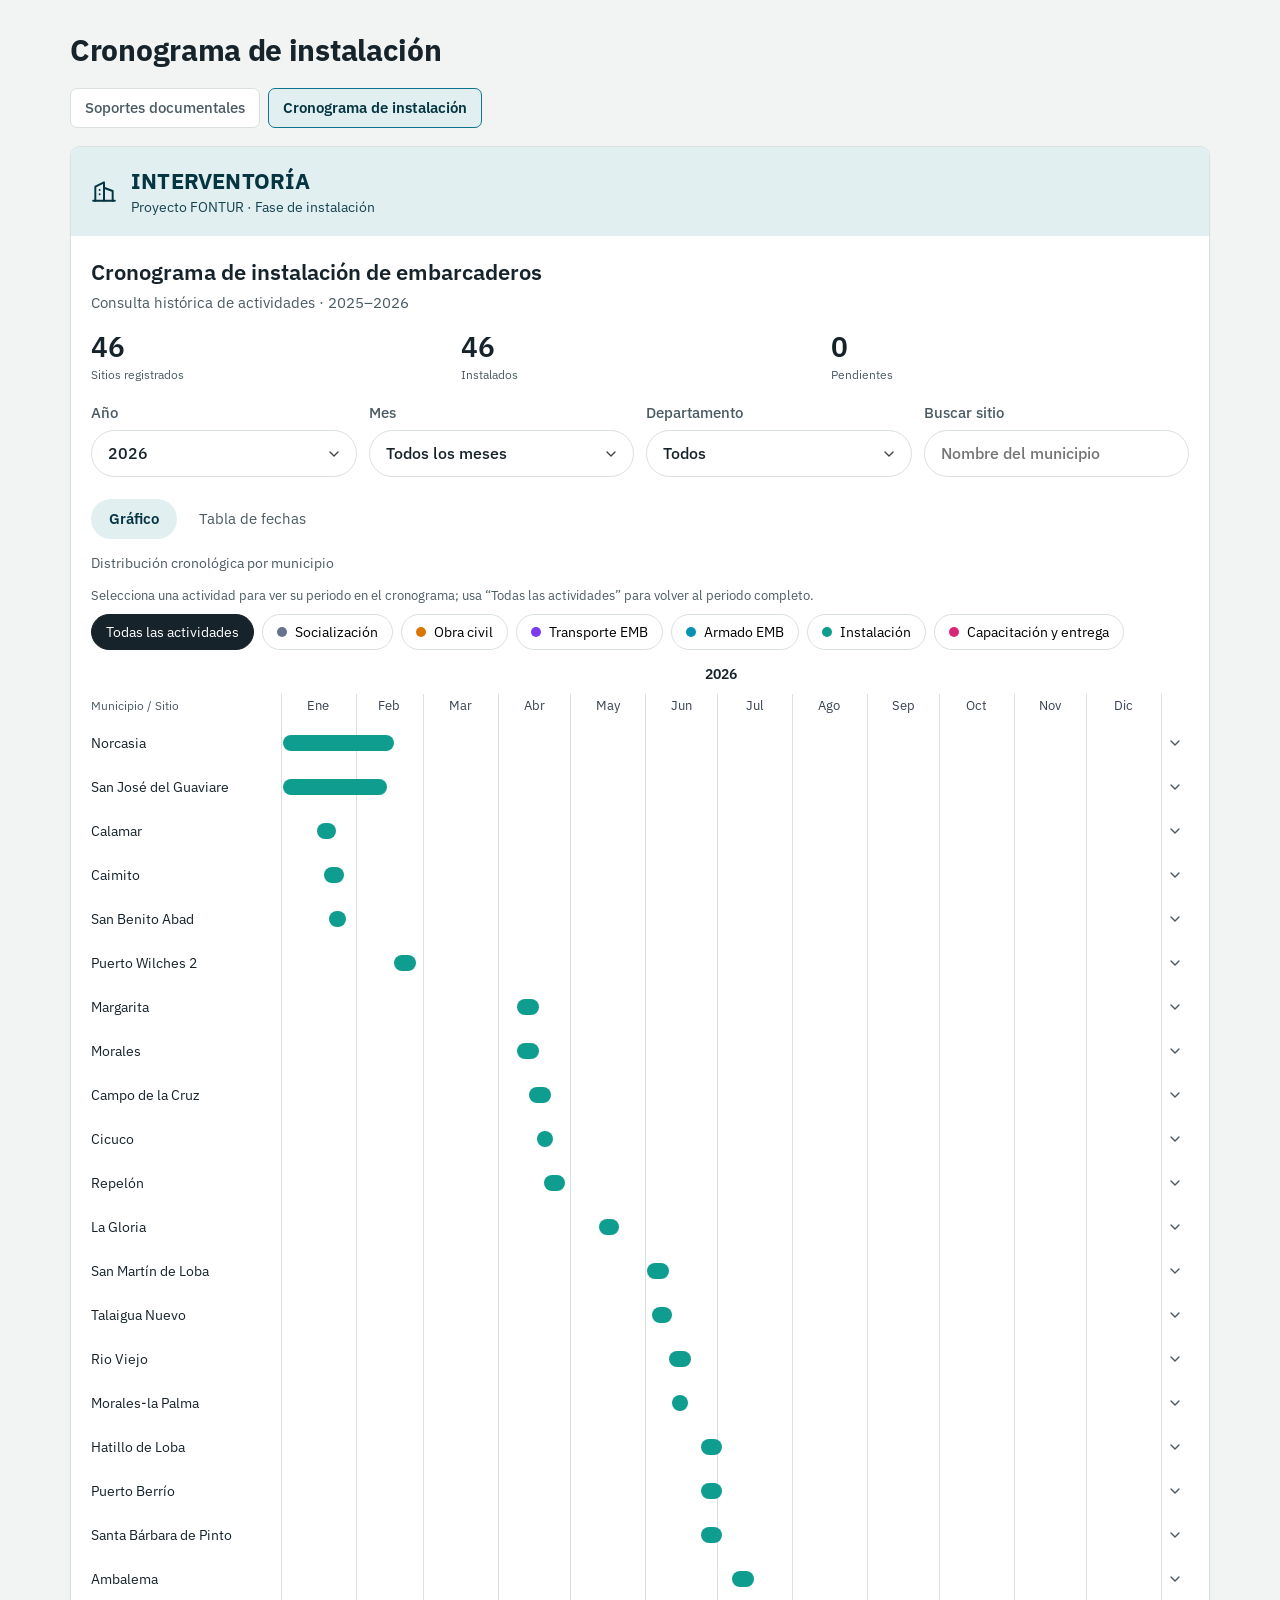
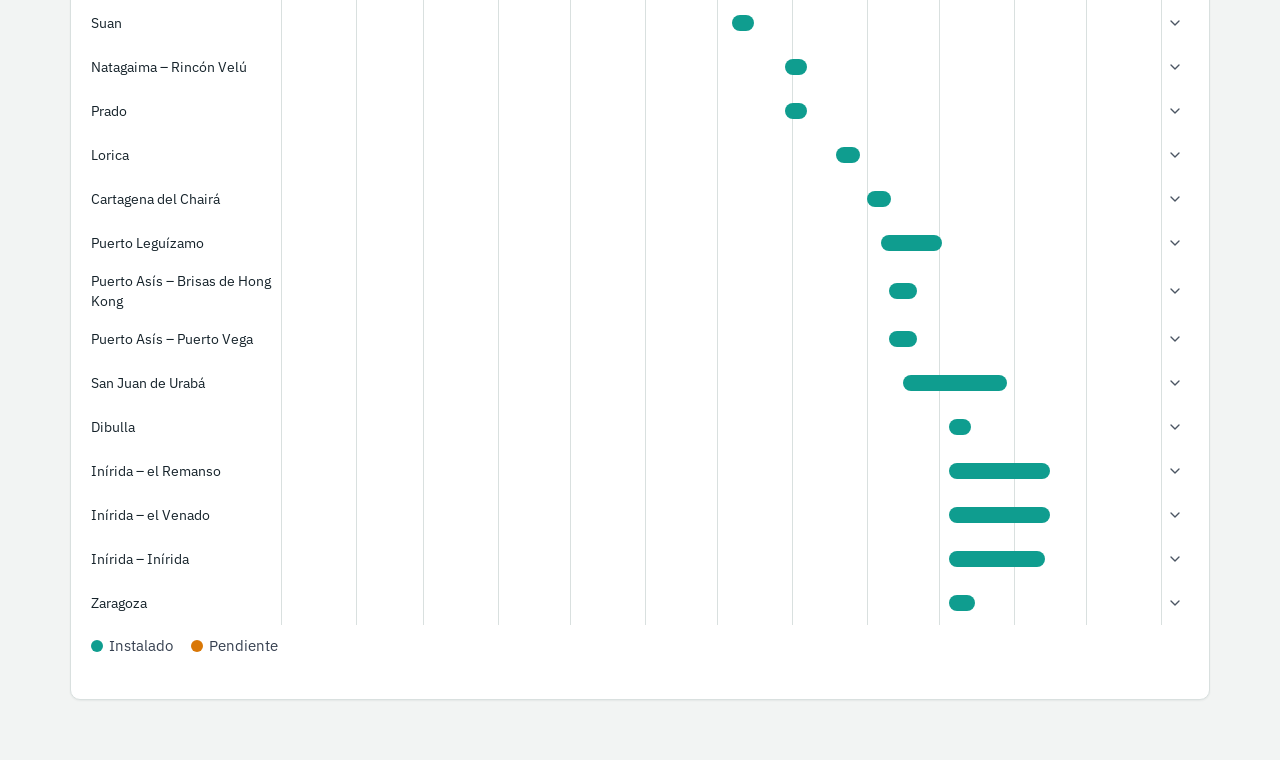
==== commit 41c96408: "cambios en instalacion iniridas" ====
--- a/instalacion.html
+++ b/instalacion.html
@@ -184,7 +184,7 @@
 </div>
 
 <script>
-const DATA = {"sitios": [{"id": 10, "num": 1, "cod": "68575", "emb": 64, "mun": "Puerto Wilches – la Boya", "dep": "Santander", "sup": "Maria Teresa Pardo", "inst": true, "etapas": [{"k": "soc", "n": "Socialización", "a": "2025-07-14", "b": "2025-07-14", "aok": true, "bok": true}, {"k": "obra", "n": "Obra civil", "a": "2025-07-14", "b": "2025-07-19", "aok": true, "bok": true}, {"k": "tra", "n": "Transporte EMB", "a": "2025-07-20", "b": "2025-07-22", "aok": true, "bok": true}, {"k": "arm", "n": "Armado EMB", "a": "2025-07-23", "b": "2025-07-25", "aok": true, "bok": true}, {"k": "ins", "n": "Instalación", "a": "2025-07-25", "b": "2025-07-25", "aok": true, "bok": true}, {"k": "cap", "n": "Capacitación y entrega", "a": "2025-07-25", "b": "2025-07-25", "aok": true, "bok": true}], "desde": "2025-07-14", "hasta": "2025-07-25", "dias": 11, "habiles": null}, {"id": 11, "num": 2, "cod": "13442", "emb": "53", "mun": "María la Baja", "dep": "Bolívar", "sup": "Maria Teresa Pardo", "inst": true, "etapas": [{"k": "soc", "n": "Socialización", "a": "2025-08-26", "b": "2025-08-26", "aok": true, "bok": true}, {"k": "obra", "n": "Obra civil", "a": "2025-08-27", "b": "2025-09-01", "aok": true, "bok": true}, {"k": "tra", "n": "Transporte EMB", "a": "2025-08-30", "b": "2025-08-30", "aok": true, "bok": true}, {"k": "arm", "n": "Armado EMB", "a": "2025-09-01", "b": "2025-09-04", "aok": true, "bok": true}, {"k": "ins", "n": "Instalación", "a": "2025-09-05", "b": "2025-09-05", "aok": true, "bok": true}, {"k": "cap", "n": "Capacitación y entrega", "a": "2025-09-05", "b": "2025-09-05", "aok": true, "bok": true}], "desde": "2025-08-26", "hasta": "2025-09-05", "dias": 9, "habiles": null}, {"id": 12, "num": 3, "cod": "47161", "emb": "63", "mun": "Cerro de San Antonio", "dep": "Magdalena", "sup": "Andrés Mendez", "inst": true, "etapas": [{"k": "soc", "n": "Socialización", "a": "2025-08-25", "b": "2025-08-25", "aok": true, "bok": true}, {"k": "obra", "n": "Obra civil", "a": "2025-08-26", "b": "2025-09-01", "aok": true, "bok": true}, {"k": "tra", "n": "Transporte EMB", "a": "2025-09-01", "b": "2025-09-01", "aok": true, "bok": true}, {"k": "arm", "n": "Armado EMB", "a": "2025-09-02", "b": "2025-09-05", "aok": true, "bok": true}, {"k": "ins", "n": "Instalación", "a": "2025-09-08", "b": "2025-09-08", "aok": true, "bok": true}, {"k": "cap", "n": "Capacitación y entrega", "a": "2025-09-08", "b": "2025-09-08", "aok": true, "bok": true}], "desde": "2025-08-25", "hasta": "2025-09-08", "dias": 13, "habiles": null}, {"id": 13, "num": 4, "cod": "47555", "emb": 3, "mun": "Plato", "dep": "Magdalena", "sup": "Andrés Mendez", "inst": true, "etapas": [{"k": "soc", "n": "Socialización", "a": "2025-09-22", "b": "2025-09-22", "aok": true, "bok": true}, {"k": "obra", "n": "Obra civil", "a": "2025-09-23", "b": "2025-10-02", "aok": true, "bok": true}, {"k": "tra", "n": "Transporte EMB", "a": "2025-09-26", "b": "2025-09-26", "aok": true, "bok": true}, {"k": "arm", "n": "Armado EMB", "a": "2025-09-27", "b": "2025-10-02", "aok": true, "bok": true}, {"k": "ins", "n": "Instalación", "a": "2025-10-03", "b": "2025-10-03", "aok": true, "bok": true}, {"k": "cap", "n": "Capacitación y entrega", "a": "2025-10-03", "b": "2025-10-03", "aok": true, "bok": true}], "desde": "2025-09-22", "hasta": "2025-10-03", "dias": 10, "habiles": null}, {"id": 14, "num": 5, "cod": "47692", "emb": 1, "mun": "San Sebastián de Buenavista", "dep": "Magdalena", "sup": "Maria Teresa Pardo", "inst": true, "etapas": [{"k": "soc", "n": "Socialización", "a": "2025-09-23", "b": "2025-09-23", "aok": true, "bok": true}, {"k": "obra", "n": "Obra civil", "a": "2025-09-24", "b": "2025-10-30", "aok": true, "bok": true}, {"k": "tra", "n": "Transporte EMB", "a": "2025-09-26", "b": "2025-09-26", "aok": true, "bok": true}, {"k": "arm", "n": "Armado EMB", "a": "2025-09-27", "b": "2025-10-02", "aok": true, "bok": true}, {"k": "ins", "n": "Instalación", "a": "2025-10-03", "b": "2025-10-03", "aok": true, "bok": true}, {"k": "cap", "n": "Capacitación y entrega", "a": "2025-10-03", "b": "2025-10-03", "aok": true, "bok": true}], "desde": "2025-09-23", "hasta": "2025-10-30", "dias": 9, "habiles": null}, {"id": 15, "num": 6, "cod": "47745", "emb": 2, "mun": "Sitionuevo", "dep": "Magdalena", "sup": "Andrés Mendez", "inst": true, "etapas": [{"k": "soc", "n": "Socialización", "a": "2025-11-18", "b": "2025-11-18", "aok": true, "bok": true}, {"k": "obra", "n": "Obra civil", "a": "2025-11-18", "b": "2025-11-22", "aok": true, "bok": true}, {"k": "tra", "n": "Transporte EMB", "a": "2025-11-20", "b": "2025-11-20", "aok": true, "bok": true}, {"k": "arm", "n": "Armado EMB", "a": "2025-11-20", "b": "2025-11-24", "aok": true, "bok": true}, {"k": "ins", "n": "Instalación", "a": "2025-11-24", "b": "2025-11-24", "aok": true, "bok": true}, {"k": "cap", "n": "Capacitación y entrega", "a": "2025-11-24", "b": "2025-11-24", "aok": true, "bok": true}], "desde": "2025-11-18", "hasta": "2025-11-24", "dias": 6, "habiles": null}, {"id": 16, "num": 7, "cod": "73275", "emb": 4, "mun": "Flandes", "dep": "Tolima", "sup": "Maria Teresa Pardo", "inst": true, "etapas": [{"k": "soc", "n": "Socialización", "a": "2025-11-24", "b": "2025-11-24", "aok": true, "bok": true}, {"k": "obra", "n": "Obra civil", "a": "2025-11-26", "b": "2025-11-30", "aok": true, "bok": true}, {"k": "tra", "n": "Transporte EMB", "a": "2025-11-27", "b": "2025-11-30", "aok": true, "bok": true}, {"k": "arm", "n": "Armado EMB", "a": "2025-12-01", "b": "2025-12-03", "aok": true, "bok": true}, {"k": "ins", "n": "Instalación", "a": "2025-12-03", "b": "2025-12-03", "aok": true, "bok": true}, {"k": "cap", "n": "Capacitación y entrega", "a": "2025-12-03", "b": "2025-12-03", "aok": true, "bok": true}], "desde": "2025-11-24", "hasta": "2025-12-03", "dias": 7, "habiles": null}, {"id": 17, "num": 8, "cod": "5591", "emb": 6, "mun": "Puerto Triunfo", "dep": "Antioquia", "sup": "Andrés Mendez", "inst": true, "etapas": [{"k": "soc", "n": "Socialización", "a": "2025-11-26", "b": "2025-11-26", "aok": true, "bok": true}, {"k": "obra", "n": "Obra civil", "a": "2025-11-28", "b": "2025-12-04", "aok": true, "bok": true}, {"k": "tra", "n": "Transporte EMB", "a": "2025-11-27", "b": "2025-11-29", "aok": true, "bok": true}, {"k": "arm", "n": "Armado EMB", "a": "2025-11-29", "b": "2025-12-05", "aok": true, "bok": true}, {"k": "ins", "n": "Instalación", "a": "2025-12-05", "b": "2025-12-05", "aok": true, "bok": true}, {"k": "cap", "n": "Capacitación y entrega", "a": "2025-12-05", "b": "2025-12-05", "aok": true, "bok": true}], "desde": "2025-11-26", "hasta": "2025-12-05", "dias": 7, "habiles": null}, {"id": 18, "num": 9, "cod": "73217", "emb": 5, "mun": "Coyaima", "dep": "Tolima", "sup": "Maria Teresa Pardo", "inst": true, "etapas": [{"k": "soc", "n": "Socialización", "a": "2025-12-10", "b": "2025-12-10", "aok": true, "bok": true}, {"k": "obra", "n": "Obra civil", "a": "2025-12-10", "b": "2025-12-14", "aok": true, "bok": true}, {"k": "tra", "n": "Transporte EMB", "a": "2025-12-09", "b": "2025-12-13", "aok": true, "bok": true}, {"k": "arm", "n": "Armado EMB", "a": "2025-12-13", "b": "2025-12-16", "aok": true, "bok": true}, {"k": "ins", "n": "Instalación", "a": "2025-12-17", "b": "2025-12-17", "aok": true, "bok": true}, {"k": "cap", "n": "Capacitación y entrega", "a": "2025-12-17", "b": "2025-12-17", "aok": true, "bok": true}], "desde": "2025-12-09", "hasta": "2025-12-17", "dias": 7, "habiles": null}, {"id": 19, "num": 10, "cod": "20295", "emb": 13, "mun": "Gamarra", "dep": "Cesar", "sup": "Andrés Mendez", "inst": true, "etapas": [{"k": "soc", "n": "Socialización", "a": "2025-12-10", "b": "2025-12-10", "aok": true, "bok": true}, {"k": "obra", "n": "Obra civil", "a": "2025-12-11", "b": "2025-12-18", "aok": true, "bok": true}, {"k": "tra", "n": "Transporte EMB", "a": "2025-12-11", "b": "2025-12-12", "aok": true, "bok": true}, {"k": "arm", "n": "Armado EMB", "a": "2025-12-12", "b": "2025-12-20", "aok": true, "bok": true}, {"k": "ins", "n": "Instalación", "a": "2025-12-20", "b": "2025-12-20", "aok": true, "bok": true}, {"k": "cap", "n": "Capacitación y entrega", "a": "2025-12-20", "b": "2025-12-20", "aok": true, "bok": true}], "desde": "2025-12-10", "hasta": "2025-12-20", "dias": 9, "habiles": null}, {"id": 20, "num": 11, "cod": "20787", "emb": 15, "mun": "Tamalameque", "dep": "Cesar", "sup": "Deicy Duarte", "inst": true, "etapas": [{"k": "soc", "n": "Socialización", "a": "2025-12-11", "b": "2025-12-11", "aok": true, "bok": true}, {"k": "obra", "n": "Obra civil", "a": "2025-12-12", "b": "2025-12-17", "aok": true, "bok": true}, {"k": "tra", "n": "Transporte EMB", "a": "2025-12-10", "b": "2025-12-11", "aok": true, "bok": true}, {"k": "arm", "n": "Armado EMB", "a": "2025-12-12", "b": "2025-12-16", "aok": true, "bok": true}, {"k": "ins", "n": "Instalación", "a": "2025-12-17", "b": "2025-12-17", "aok": true, "bok": true}, {"k": "cap", "n": "Capacitación y entrega", "a": "2025-12-17", "b": "2025-12-17", "aok": true, "bok": true}], "desde": "2025-12-10", "hasta": "2025-12-17", "dias": 5, "habiles": null}, {"id": 21, "num": 12, "cod": "13248", "emb": 17, "mun": "El Guamo", "dep": "Bolívar", "sup": "Andrés Mendez", "inst": true, "etapas": [{"k": "soc", "n": "Socialización", "a": "2025-12-19", "b": "2025-12-19", "aok": true, "bok": true}, {"k": "obra", "n": "Obra civil", "a": "2025-12-20", "b": "2025-12-22", "aok": true, "bok": true}, {"k": "tra", "n": "Transporte EMB", "a": "2025-12-19", "b": "2025-12-19", "aok": true, "bok": true}, {"k": "arm", "n": "Armado EMB", "a": "2025-12-19", "b": "2025-12-22", "aok": true, "bok": true}, {"k": "ins", "n": "Instalación", "a": "2025-12-23", "b": "2025-12-23", "aok": true, "bok": true}, {"k": "cap", "n": "Capacitación y entrega", "a": "2025-12-23", "b": "2025-12-23", "aok": true, "bok": true}], "desde": "2025-12-19", "hasta": "2025-12-23", "dias": 4, "habiles": null}, {"id": 22, "num": 13, "cod": "13140", "emb": 77, "mun": "Calamar", "dep": "Bolívar", "sup": "Deicy Duarte", "inst": true, "etapas": [{"k": "soc", "n": "Socialización", "a": "2026-01-16", "b": "2026-01-16", "aok": true, "bok": true}, {"k": "obra", "n": "Obra civil", "a": "2026-01-18", "b": "2026-01-22", "aok": true, "bok": true}, {"k": "tra", "n": "Transporte EMB", "a": "2026-01-16", "b": "2026-01-16", "aok": true, "bok": true}, {"k": "arm", "n": "Armado EMB", "a": "2026-01-19", "b": "2026-01-22", "aok": true, "bok": true}, {"k": "ins", "n": "Instalación", "a": "2026-01-23", "b": "2026-01-23", "aok": true, "bok": true}, {"k": "cap", "n": "Capacitación y entrega", "a": "2026-01-23", "b": "2026-01-23", "aok": true, "bok": true}], "desde": "2026-01-16", "hasta": "2026-01-23", "dias": 5, "habiles": null}, {"id": 23, "num": 14, "cod": "70124", "emb": 56, "mun": "Caimito", "dep": "Sucre", "sup": "Maria Teresa Pardo", "inst": true, "etapas": [{"k": "soc", "n": "Socialización", "a": "2026-01-19", "b": "2026-01-19", "aok": true, "bok": true}, {"k": "obra", "n": "Obra civil", "a": "2026-01-20", "b": "2026-01-24", "aok": true, "bok": true}, {"k": "tra", "n": "Transporte EMB", "a": "2026-01-20", "b": "2026-01-21", "aok": true, "bok": true}, {"k": "arm", "n": "Armado EMB", "a": "2026-01-21", "b": "2026-01-25", "aok": true, "bok": true}, {"k": "ins", "n": "Instalación", "a": "2026-01-26", "b": "2026-01-26", "aok": true, "bok": true}, {"k": "cap", "n": "Capacitación y entrega", "a": "2026-01-26", "b": "2026-01-26", "aok": true, "bok": true}], "desde": "2026-01-19", "hasta": "2026-01-26", "dias": 6, "habiles": null}, {"id": 24, "num": 15, "cod": "70678", "emb": 11, "mun": "San Benito Abad", "dep": "Sucre", "sup": "Andrés Mendez", "inst": true, "etapas": [{"k": "soc", "n": "Socialización", "a": "2026-01-21", "b": "2026-01-21", "aok": true, "bok": true}, {"k": "obra", "n": "Obra civil", "a": "2026-01-22", "b": "2026-01-26", "aok": true, "bok": true}, {"k": "tra", "n": "Transporte EMB", "a": "2026-01-21", "b": "2026-01-22", "aok": true, "bok": true}, {"k": "arm", "n": "Armado EMB", "a": "2026-01-23", "b": "2026-01-27", "aok": true, "bok": true}, {"k": "ins", "n": "Instalación", "a": "2026-01-27", "b": "2026-01-27", "aok": true, "bok": true}, {"k": "cap", "n": "Capacitación y entrega", "a": "2026-01-27", "b": "2026-01-27", "aok": true, "bok": true}], "desde": "2026-01-21", "hasta": "2026-01-27", "dias": 5, "habiles": null}, {"id": 25, "num": 16, "cod": "95001", "emb": 76, "mun": "San José del Guaviare", "dep": "Guaviare", "sup": "Maria Teresa Pardo", "inst": true, "etapas": [{"k": "soc", "n": "Socialización", "a": "2026-01-02", "b": "2026-01-02", "aok": true, "bok": true}, {"k": "obra", "n": "Obra civil", "a": "2026-02-09", "b": "2026-02-11", "aok": true, "bok": true}, {"k": "tra", "n": "Transporte EMB", "a": "2026-02-04", "b": "2026-02-08", "aok": true, "bok": true}, {"k": "arm", "n": "Armado EMB", "a": "2026-02-09", "b": "2026-02-12", "aok": true, "bok": true}, {"k": "ins", "n": "Instalación", "a": "2026-02-13", "b": "2026-02-13", "aok": true, "bok": true}, {"k": "cap", "n": "Capacitación y entrega", "a": "2026-02-13", "b": "2026-02-13", "aok": true, "bok": true}], "desde": "2026-01-02", "hasta": "2026-02-13", "dias": 4, "habiles": null}, {"id": 26, "num": 17, "cod": "17495", "emb": 82, "mun": "Norcasia", "dep": "Caldas", "sup": "Andrés Mendez", "inst": true, "etapas": [{"k": "soc", "n": "Socialización", "a": "2026-01-02", "b": "2026-01-02", "aok": true, "bok": true}, {"k": "obra", "n": "Obra civil", "a": "2026-02-08", "b": "2026-02-12", "aok": true, "bok": true}, {"k": "tra", "n": "Transporte EMB", "a": "2026-02-05", "b": "2026-02-07", "aok": true, "bok": true}, {"k": "arm", "n": "Armado EMB", "a": "2026-02-08", "b": "2026-02-13", "aok": true, "bok": true}, {"k": "ins", "n": "Instalación", "a": "2026-02-13", "b": "2026-02-13", "aok": true, "bok": true}, {"k": "cap", "n": "Capacitación y entrega", "a": "2026-02-16", "b": "2026-02-16", "aok": true, "bok": true}], "desde": "2026-01-02", "hasta": "2026-02-16", "dias": 8, "habiles": null}, {"id": 27, "num": 18, "cod": "68575", "emb": "60", "mun": "Puerto Wilches 2", "dep": "Santander", "sup": "Maria Teresa Pardo", "inst": true, "etapas": [{"k": "soc", "n": "Socialización", "a": "2026-02-17", "b": "2026-02-17", "aok": true, "bok": true}, {"k": "obra", "n": "Obra civil", "a": "2026-02-18", "b": "2026-02-21", "aok": true, "bok": true}, {"k": "tra", "n": "Transporte EMB", "a": "2026-02-18", "b": "2026-02-20", "aok": true, "bok": true}, {"k": "arm", "n": "Armado EMB", "a": "2026-02-20", "b": "2026-02-24", "aok": true, "bok": true}, {"k": "ins", "n": "Instalación", "a": "2026-02-25", "b": "2026-02-25", "aok": true, "bok": true}, {"k": "cap", "n": "Capacitación y entrega", "a": "2026-02-25", "b": "2026-02-25", "aok": true, "bok": true}], "desde": "2026-02-17", "hasta": "2026-02-25", "dias": 7, "habiles": null}, {"id": 28, "num": 19, "cod": "13440", "emb": 52, "mun": "Margarita", "dep": "Bolívar", "sup": "Maria Teresa Pardo", "inst": true, "etapas": [{"k": "soc", "n": "Socialización", "a": "2026-04-09", "b": "2026-04-09", "aok": true, "bok": true}, {"k": "obra", "n": "Obra civil", "a": "2026-04-10", "b": "2026-04-13", "aok": true, "bok": true}, {"k": "tra", "n": "Transporte EMB", "a": "2026-04-09", "b": "2026-04-10", "aok": true, "bok": true}, {"k": "arm", "n": "Armado EMB", "a": "2026-04-10", "b": "2026-04-15", "aok": true, "bok": true}, {"k": "ins", "n": "Instalación", "a": "2026-04-16", "b": "2026-04-16", "aok": true, "bok": true}, {"k": "cap", "n": "Capacitación y entrega", "a": "2026-04-17", "b": "2026-04-17", "aok": true, "bok": true}], "desde": "2026-04-09", "hasta": "2026-04-17", "dias": 7, "habiles": null}, {"id": 29, "num": 20, "cod": "13473", "emb": 71, "mun": "Morales", "dep": "Bolívar", "sup": "Andrés Mendez", "inst": true, "etapas": [{"k": "soc", "n": "Socialización", "a": "2026-04-09", "b": "2026-04-09", "aok": true, "bok": true}, {"k": "obra", "n": "Obra civil", "a": "2026-04-10", "b": "2026-04-14", "aok": true, "bok": true}, {"k": "tra", "n": "Transporte EMB", "a": "2026-04-10", "b": "2026-04-11", "aok": true, "bok": true}, {"k": "arm", "n": "Armado EMB", "a": "2026-04-11", "b": "2026-04-15", "aok": true, "bok": true}, {"k": "ins", "n": "Instalación", "a": "2026-04-16", "b": "2026-04-16", "aok": true, "bok": true}, {"k": "cap", "n": "Capacitación y entrega", "a": "2026-04-17", "b": "2026-04-17", "aok": true, "bok": true}], "desde": "2026-04-09", "hasta": "2026-04-17", "dias": 7, "habiles": null}, {"id": 30, "num": 21, "cod": "8137", "emb": 67, "mun": "Campo de la Cruz", "dep": "Atlántico", "sup": "Andrés Mendez", "inst": true, "etapas": [{"k": "soc", "n": "Socialización", "a": "2026-04-14", "b": "2026-04-14", "aok": true, "bok": true}, {"k": "obra", "n": "Obra civil", "a": "2026-04-18", "b": "2026-04-20", "aok": true, "bok": true}, {"k": "tra", "n": "Transporte EMB", "a": "2026-04-15", "b": "2026-04-16", "aok": true, "bok": true}, {"k": "arm", "n": "Armado EMB", "a": "2026-04-15", "b": "2026-04-20", "aok": true, "bok": true}, {"k": "ins", "n": "Instalación", "a": "2026-04-20", "b": "2026-04-20", "aok": true, "bok": true}, {"k": "cap", "n": "Capacitación y entrega", "a": "2026-04-22", "b": "2026-04-22", "aok": true, "bok": true}], "desde": "2026-04-14", "hasta": "2026-04-22", "dias": 7, "habiles": null}, {"id": 31, "num": 22, "cod": "13188", "emb": 44, "mun": "Cicuco", "dep": "Bolívar", "sup": "Maria Teresa Pardo", "inst": true, "etapas": [{"k": "soc", "n": "Socialización", "a": "2026-04-17", "b": "2026-04-17", "aok": true, "bok": true}, {"k": "obra", "n": "Obra civil", "a": "2026-04-19", "b": "2026-04-22", "aok": true, "bok": true}, {"k": "tra", "n": "Transporte EMB", "a": "2026-04-17", "b": "2026-04-18", "aok": true, "bok": true}, {"k": "arm", "n": "Armado EMB", "a": "2026-04-19", "b": "2026-04-22", "aok": true, "bok": true}, {"k": "ins", "n": "Instalación", "a": "2026-04-23", "b": "2026-04-23", "aok": true, "bok": true}, {"k": "cap", "n": "Capacitación y entrega", "a": "2026-04-23", "b": "2026-04-23", "aok": true, "bok": true}], "desde": "2026-04-17", "hasta": "2026-04-23", "dias": 4, "habiles": null}, {"id": 32, "num": 23, "cod": "8606", "emb": 9, "mun": "Repelón", "dep": "Atlántico", "sup": "Madelyn Castellanos", "inst": true, "etapas": [{"k": "soc", "n": "Socialización", "a": "2026-04-20", "b": "2026-04-20", "aok": true, "bok": true}, {"k": "obra", "n": "Obra civil", "a": "2026-04-21", "b": "2026-04-28", "aok": true, "bok": true}, {"k": "tra", "n": "Transporte EMB", "a": "2026-04-22", "b": "2026-04-22", "aok": true, "bok": true}, {"k": "arm", "n": "Armado EMB", "a": "2026-04-22", "b": "2026-04-27", "aok": true, "bok": true}, {"k": "ins", "n": "Instalación", "a": "2026-04-28", "b": "2026-04-28", "aok": true, "bok": true}, {"k": "cap", "n": "Capacitación y entrega", "a": "2026-04-28", "b": "2026-04-28", "aok": true, "bok": true}], "desde": "2026-04-20", "hasta": "2026-04-28", "dias": 7, "habiles": null}, {"id": 33, "num": 24, "cod": "20383", "emb": 30, "mun": "La Gloria", "dep": "Cesar", "sup": "Andrés Mendez", "inst": true, "etapas": [{"k": "soc", "n": "Socialización", "a": "2026-05-13", "b": "2026-05-13", "aok": true, "bok": true}, {"k": "obra", "n": "Obra civil", "a": "2026-05-14", "b": "2026-05-17", "aok": true, "bok": true}, {"k": "tra", "n": "Transporte EMB", "a": "2026-05-13", "b": "2026-05-14", "aok": true, "bok": true}, {"k": "arm", "n": "Armado EMB", "a": "2026-05-14", "b": "2026-05-20", "aok": true, "bok": true}, {"k": "ins", "n": "Instalación", "a": "2026-05-20", "b": "2026-05-20", "aok": true, "bok": true}, {"k": "cap", "n": "Capacitación y entrega", "a": "2026-05-20", "b": "2026-05-20", "aok": true, "bok": true}], "desde": "2026-05-13", "hasta": "2026-05-20", "dias": 6, "habiles": null}, {"id": 34, "num": 25, "cod": "13667", "emb": 49, "mun": "San Martín de Loba", "dep": "Bolívar", "sup": "Maria Teresa Pardo", "inst": true, "etapas": [{"k": "soc", "n": "Socialización", "a": "2026-06-02", "b": "2026-06-02", "aok": true, "bok": true}, {"k": "obra", "n": "Obra civil", "a": "2026-06-05", "b": "2026-06-09", "aok": true, "bok": true}, {"k": "tra", "n": "Transporte EMB", "a": "2026-06-04", "b": "2026-06-05", "aok": true, "bok": true}, {"k": "arm", "n": "Armado EMB", "a": "2026-06-05", "b": "2026-06-09", "aok": true, "bok": true}, {"k": "ins", "n": "Instalación", "a": "2026-06-10", "b": "2026-06-10", "aok": true, "bok": true}, {"k": "cap", "n": "Capacitación y entrega", "a": "2026-06-10", "b": "2026-06-10", "aok": true, "bok": true}], "desde": "2026-06-02", "hasta": "2026-06-10", "dias": 5, "habiles": null}, {"id": 35, "num": 26, "cod": "13780", "emb": 45, "mun": "Talaigua Nuevo", "dep": "Bolívar", "sup": "Andrés Mendez", "inst": true, "etapas": [{"k": "soc", "n": "Socialización", "a": "2026-06-04", "b": "2026-06-04", "aok": true, "bok": true}, {"k": "obra", "n": "Obra civil", "a": "2026-06-06", "b": "2026-06-09", "aok": true, "bok": true}, {"k": "tra", "n": "Transporte EMB", "a": "2026-06-06", "b": "2026-06-07", "aok": true, "bok": true}, {"k": "arm", "n": "Armado EMB", "a": "2026-06-07", "b": "2026-06-09", "aok": true, "bok": true}, {"k": "ins", "n": "Instalación", "a": "2026-06-11", "b": "2026-06-11", "aok": true, "bok": true}, {"k": "cap", "n": "Capacitación y entrega", "a": "2026-06-11", "b": "2026-06-11", "aok": true, "bok": true}], "desde": "2026-06-04", "hasta": "2026-06-11", "dias": 5, "habiles": null}, {"id": 36, "num": 27, "cod": "13160", "emb": 74, "mun": "Morales-la Palma", "dep": "Bolívar", "sup": "Andrés Mendez", "inst": true, "etapas": [{"k": "soc", "n": "Socialización", "a": "2026-06-12", "b": "2026-06-12", "aok": true, "bok": true}, {"k": "obra", "n": "Obra civil", "a": "2026-06-14", "b": "2026-06-17", "aok": true, "bok": true}, {"k": "tra", "n": "Transporte EMB", "a": "2026-06-12", "b": "2026-06-13", "aok": true, "bok": true}, {"k": "arm", "n": "Armado EMB", "a": "2026-06-13", "b": "2026-06-17", "aok": true, "bok": true}, {"k": "ins", "n": "Instalación", "a": "2026-06-18", "b": "2026-06-18", "aok": true, "bok": true}, {"k": "cap", "n": "Capacitación y entrega", "a": "2026-06-18", "b": "2026-06-18", "aok": true, "bok": true}], "desde": "2026-06-12", "hasta": "2026-06-18", "dias": 5, "habiles": null}, {"id": 37, "num": 28, "cod": "13600", "emb": 34, "mun": "Rio Viejo", "dep": "Bolívar", "sup": "Maria Teresa Pardo", "inst": true, "etapas": [{"k": "soc", "n": "Socialización", "a": "2026-06-11", "b": "2026-06-11", "aok": true, "bok": true}, {"k": "obra", "n": "Obra civil", "a": "2026-06-14", "b": "2026-06-19", "aok": true, "bok": true}, {"k": "tra", "n": "Transporte EMB", "a": "2026-06-12", "b": "2026-06-14", "aok": true, "bok": true}, {"k": "arm", "n": "Armado EMB", "a": "2026-06-14", "b": "2026-06-18", "aok": true, "bok": true}, {"k": "ins", "n": "Instalación", "a": "2026-06-19", "b": "2026-06-19", "aok": true, "bok": true}, {"k": "cap", "n": "Capacitación y entrega", "a": "2026-06-19", "b": "2026-06-19", "aok": true, "bok": true}], "desde": "2026-06-11", "hasta": "2026-06-19", "dias": 5, "habiles": null}, {"id": 38, "num": 29, "cod": "13300", "emb": 62, "mun": "Hatillo de Loba", "dep": "Bolívar", "sup": "Madelyn Castellanos", "inst": true, "etapas": [{"k": "soc", "n": "Socialización", "a": "2026-06-24", "b": "2026-06-24", "aok": true, "bok": true}, {"k": "obra", "n": "Obra civil", "a": "2026-06-25", "b": "2026-06-29", "aok": true, "bok": true}, {"k": "tra", "n": "Transporte EMB", "a": "2026-06-26", "b": "2026-06-28", "aok": true, "bok": true}, {"k": "arm", "n": "Armado EMB", "a": "2026-06-29", "b": "2026-07-01", "aok": true, "bok": true}, {"k": "ins", "n": "Instalación", "a": "2026-07-02", "b": "2026-07-02", "aok": true, "bok": true}, {"k": "cap", "n": "Capacitación y entrega", "a": "2026-07-02", "b": "2026-07-02", "aok": true, "bok": true}], "desde": "2026-06-24", "hasta": "2026-07-02", "dias": 7, "habiles": null}, {"id": 39, "num": 30, "cod": "47720", "emb": 39, "mun": "Santa Bárbara de Pinto", "dep": "Magdalena", "sup": "Deicy Duarte", "inst": true, "etapas": [{"k": "soc", "n": "Socialización", "a": "2026-06-24", "b": "2026-06-24", "aok": true, "bok": true}, {"k": "obra", "n": "Obra civil", "a": "2026-06-26", "b": "2026-06-29", "aok": true, "bok": true}, {"k": "tra", "n": "Transporte EMB", "a": "2026-06-25", "b": "2026-06-27", "aok": true, "bok": true}, {"k": "arm", "n": "Armado EMB", "a": "2026-06-28", "b": "2026-07-01", "aok": true, "bok": true}, {"k": "ins", "n": "Instalación", "a": "2026-07-02", "b": "2026-07-02", "aok": true, "bok": true}, {"k": "cap", "n": "Capacitación y entrega", "a": "2026-07-02", "b": "2026-07-02", "aok": true, "bok": true}], "desde": "2026-06-24", "hasta": "2026-07-02", "dias": 6, "habiles": null}, {"id": 40, "num": 31, "cod": "5579", "emb": 72, "mun": "Puerto Berrío", "dep": "Antioquia", "sup": "Andrés Mendez", "inst": true, "etapas": [{"k": "soc", "n": "Socialización", "a": "2026-06-24", "b": "2026-06-24", "aok": true, "bok": true}, {"k": "obra", "n": "Obra civil", "a": "2026-06-29", "b": "2026-07-01", "aok": true, "bok": true}, {"k": "tra", "n": "Transporte EMB", "a": "2026-06-24", "b": "2026-06-25", "aok": true, "bok": true}, {"k": "arm", "n": "Armado EMB", "a": "2026-06-25", "b": "2026-07-02", "aok": true, "bok": true}, {"k": "ins", "n": "Instalación", "a": "2026-07-02", "b": "2026-07-02", "aok": true, "bok": true}, {"k": "cap", "n": "Capacitación y entrega", "a": "2026-07-02", "b": "2026-07-02", "aok": true, "bok": true}], "desde": "2026-06-24", "hasta": "2026-07-02", "dias": 7, "habiles": null}, {"id": 41, "num": 32, "cod": "8770", "emb": 46, "mun": "Suan", "dep": "Atlántico", "sup": "Madelyn Castellanos", "inst": true, "etapas": [{"k": "soc", "n": "Socialización", "a": "2026-07-07", "b": "2026-07-07", "aok": true, "bok": true}, {"k": "obra", "n": "Obra civil", "a": "2026-07-09", "b": "2026-07-12", "aok": true, "bok": true}, {"k": "tra", "n": "Transporte EMB", "a": "2026-07-08", "b": "2026-07-08", "aok": true, "bok": true}, {"k": "arm", "n": "Armado EMB", "a": "2026-07-08", "b": "2026-07-15", "aok": true, "bok": true}, {"k": "ins", "n": "Instalación", "a": "2026-07-15", "b": "2026-07-15", "aok": true, "bok": true}, {"k": "cap", "n": "Capacitación y entrega", "a": "2026-07-15", "b": "2026-07-15", "aok": true, "bok": true}], "desde": "2026-07-07", "hasta": "2026-07-15", "dias": 7, "habiles": null}, {"id": 42, "num": 33, "cod": "73030", "emb": 66, "mun": "Ambalema", "dep": "Tolima", "sup": "Deicy Duarte", "inst": true, "etapas": [{"k": "soc", "n": "Socialización", "a": "2026-07-07", "b": "2026-07-07", "aok": true, "bok": true}, {"k": "obra", "n": "Obra civil", "a": "2026-07-09", "b": "2026-07-12", "aok": true, "bok": true}, {"k": "tra", "n": "Transporte EMB", "a": "2026-07-10", "b": "2026-07-12", "aok": true, "bok": true}, {"k": "arm", "n": "Armado EMB", "a": "2026-07-12", "b": "2026-07-14", "aok": true, "bok": true}, {"k": "ins", "n": "Instalación", "a": "2026-07-15", "b": "2026-07-15", "aok": true, "bok": true}, {"k": "cap", "n": "Capacitación y entrega", "a": "2026-07-15", "b": "2026-07-15", "aok": true, "bok": true}], "desde": "2026-07-07", "hasta": "2026-07-15", "dias": 6, "habiles": null}, {"id": 43, "num": 34, "cod": "73483", "emb": 12, "mun": "Natagaima – Rincón Velú", "dep": "Tolima", "sup": "Maria Teresa Pardo", "inst": true, "etapas": [{"k": "soc", "n": "Socialización", "a": "2026-07-29", "b": "2026-07-29", "aok": true, "bok": true}, {"k": "obra", "n": "Obra civil", "a": "2026-07-31", "b": "2026-08-04", "aok": true, "bok": true}, {"k": "tra", "n": "Transporte EMB", "a": "2026-07-30", "b": "2026-08-01", "aok": true, "bok": true}, {"k": "arm", "n": "Armado EMB", "a": "2026-08-02", "b": "2026-08-05", "aok": true, "bok": true}, {"k": "ins", "n": "Instalación", "a": "2026-08-06", "b": "2026-08-06", "aok": true, "bok": true}, {"k": "cap", "n": "Capacitación y entrega", "a": "2026-08-06", "b": "2026-08-06", "aok": true, "bok": true}], "desde": "2026-07-29", "hasta": "2026-08-06", "dias": 6, "habiles": null}, {"id": 44, "num": 35, "cod": "73563", "emb": 18, "mun": "Prado", "dep": "Tolima", "sup": "Andrés Mendez", "inst": true, "etapas": [{"k": "soc", "n": "Socialización", "a": "2026-07-29", "b": "2026-07-29", "aok": true, "bok": true}, {"k": "obra", "n": "Obra civil", "a": "2026-08-04", "b": "2026-08-06", "aok": true, "bok": true}, {"k": "tra", "n": "Transporte EMB", "a": "2026-07-30", "b": "2026-07-31", "aok": true, "bok": true}, {"k": "arm", "n": "Armado EMB", "a": "2026-08-01", "b": "2026-08-05", "aok": true, "bok": true}, {"k": "ins", "n": "Instalación", "a": "2026-08-06", "b": "2026-08-06", "aok": true, "bok": true}, {"k": "cap", "n": "Capacitación y entrega", "a": "2026-08-06", "b": "2026-08-06", "aok": true, "bok": true}], "desde": "2026-07-29", "hasta": "2026-08-06", "dias": 5, "habiles": null}, {"id": 45, "num": 36, "cod": "23417", "emb": 48, "mun": "Lorica", "dep": "Córdoba", "sup": "Maria Teresa Pardo", "inst": true, "etapas": [{"k": "soc", "n": "Socialización", "a": "2026-08-19", "b": "2026-08-19", "aok": true, "bok": true}, {"k": "obra", "n": "Obra civil", "a": "2026-08-21", "b": "2026-08-27", "aok": true, "bok": true}, {"k": "tra", "n": "Transporte EMB", "a": "2026-08-21", "b": "2026-08-21", "aok": true, "bok": true}, {"k": "arm", "n": "Armado EMB", "a": "2026-08-22", "b": "2026-08-27", "aok": true, "bok": true}, {"k": "ins", "n": "Instalación", "a": "2026-08-28", "b": "2026-08-28", "aok": true, "bok": true}, {"k": "cap", "n": "Capacitación y entrega", "a": "2026-08-28", "b": "2026-08-28", "aok": true, "bok": true}], "desde": "2026-08-19", "hasta": "2026-08-28", "dias": 7, "habiles": null}, {"id": 46, "num": 37, "cod": "18150", "emb": 41, "mun": "Cartagena del Chairá", "dep": "Caquetá", "sup": "Maria Teresa Pardo", "inst": true, "etapas": [{"k": "soc", "n": "Socialización", "a": "2026-09-01", "b": "2026-09-01", "aok": true, "bok": true}, {"k": "obra", "n": "Obra civil", "a": "2026-09-06", "b": "2026-09-09", "aok": true, "bok": true}, {"k": "tra", "n": "Transporte EMB", "a": "2026-09-01", "b": "2026-09-06", "aok": true, "bok": true}, {"k": "arm", "n": "Armado EMB", "a": "2026-09-06", "b": "2026-09-09", "aok": true, "bok": true}, {"k": "ins", "n": "Instalación", "a": "2026-09-10", "b": "2026-09-10", "aok": true, "bok": true}, {"k": "cap", "n": "Capacitación y entrega", "a": "2026-09-10", "b": "2026-09-10", "aok": true, "bok": true}], "desde": "2026-09-01", "hasta": "2026-09-10", "dias": 4, "habiles": null}, {"id": 47, "num": 38, "cod": "86568", "emb": 7, "mun": "Puerto Asís – Brisas de Hong Kong", "dep": "Putumayo", "sup": "Andrés Mendez", "inst": true, "etapas": [{"k": "soc", "n": "Socialización", "a": "2026-09-10", "b": "2026-09-10", "aok": true, "bok": true}, {"k": "obra", "n": "Obra civil", "a": "2026-09-12", "b": "2026-09-15", "aok": true, "bok": true}, {"k": "tra", "n": "Transporte EMB", "a": "2026-09-10", "b": "2026-09-13", "aok": true, "bok": true}, {"k": "arm", "n": "Armado EMB", "a": "2026-09-14", "b": "2026-09-18", "aok": true, "bok": true}, {"k": "ins", "n": "Instalación", "a": "2026-09-21", "b": "2026-09-21", "aok": true, "bok": true}, {"k": "cap", "n": "Capacitación y entrega", "a": "2026-09-21", "b": "2026-09-21", "aok": true, "bok": true}], "desde": "2026-09-10", "hasta": "2026-09-21", "dias": 9, "habiles": null}, {"id": 48, "num": 39, "cod": "86568", "emb": 43, "mun": "Puerto Asís – Puerto Vega", "dep": "Putumayo", "sup": "Andrés Mendez", "inst": true, "etapas": [{"k": "soc", "n": "Socialización", "a": "2026-09-10", "b": "2026-09-10", "aok": true, "bok": true}, {"k": "obra", "n": "Obra civil", "a": "2026-09-13", "b": "2026-09-16", "aok": true, "bok": true}, {"k": "tra", "n": "Transporte EMB", "a": "2026-09-10", "b": "2026-09-13", "aok": true, "bok": true}, {"k": "arm", "n": "Armado EMB", "a": "2026-09-14", "b": "2026-09-18", "aok": true, "bok": true}, {"k": "ins", "n": "Instalación", "a": "2026-09-21", "b": "2026-09-21", "aok": true, "bok": true}, {"k": "cap", "n": "Capacitación y entrega", "a": "2026-09-21", "b": "2026-09-21", "aok": true, "bok": true}], "desde": "2026-09-10", "hasta": "2026-09-21", "dias": 8, "habiles": null}, {"id": 49, "num": 40, "cod": "86573", "emb": 73, "mun": "Puerto Leguízamo", "dep": "Putumayo", "sup": "Andrés Mendez", "inst": true, "etapas": [{"k": "soc", "n": "Socialización", "a": "2026-09-12", "b": "2026-09-12", "aok": true, "bok": true}, {"k": "obra", "n": "Obra civil", "a": "2026-09-14", "b": "2026-09-16", "aok": true, "bok": true}, {"k": "tra", "n": "Transporte EMB", "a": "2026-09-07", "b": "2026-09-27", "aok": true, "bok": true}, {"k": "arm", "n": "Armado EMB", "a": "2026-09-27", "b": "2026-09-30", "aok": true, "bok": true}, {"k": "ins", "n": "Instalación", "a": "2026-10-01", "b": "2026-10-01", "aok": true, "bok": true}, {"k": "cap", "n": "Capacitación y entrega", "a": "2026-10-01", "b": "2026-10-01", "aok": true, "bok": true}], "desde": "2026-09-07", "hasta": "2026-10-01", "dias": 17, "habiles": null}, {"id": 50, "num": 41, "cod": "44090", "emb": 86, "mun": "Dibulla", "dep": "La Guajira", "sup": "Deicy Duarte", "inst": true, "etapas": [{"k": "soc", "n": "Socialización", "a": "2026-10-05", "b": "2026-10-05", "aok": true, "bok": true}, {"k": "obra", "n": "Obra civil", "a": "2026-10-08", "b": "2026-10-12", "aok": true, "bok": true}, {"k": "tra", "n": "Transporte EMB", "a": "2026-10-07", "b": "2026-10-08", "aok": true, "bok": true}, {"k": "arm", "n": "Armado EMB", "a": "2026-10-09", "b": "2026-10-12", "aok": true, "bok": true}, {"k": "ins", "n": "Instalación", "a": "2026-10-12", "b": "2026-10-12", "aok": true, "bok": true}, {"k": "cap", "n": "Capacitación y entrega", "a": "2026-10-13", "b": "2026-10-13", "aok": true, "bok": true}], "desde": "2026-10-05", "hasta": "2026-10-13", "dias": 5, "habiles": null}, {"id": 51, "num": 42, "cod": "5895", "emb": 81, "mun": "Zaragoza", "dep": "Antioquia", "sup": "Madelyn Castellanos", "inst": true, "etapas": [{"k": "soc", "n": "Socialización", "a": "2026-10-05", "b": "2026-10-05", "aok": true, "bok": true}, {"k": "obra", "n": "Obra civil", "a": "2026-10-08", "b": "2026-10-15", "aok": true, "bok": true}, {"k": "tra", "n": "Transporte EMB", "a": "2026-10-06", "b": "2026-10-08", "aok": true, "bok": true}, {"k": "arm", "n": "Armado EMB", "a": "2026-10-09", "b": "2026-10-15", "aok": true, "bok": true}, {"k": "ins", "n": "Instalación", "a": "2026-10-15", "b": "2026-10-15", "aok": true, "bok": true}, {"k": "cap", "n": "Capacitación y entrega", "a": "2026-10-15", "b": "2026-10-15", "aok": true, "bok": true}], "desde": "2026-10-05", "hasta": "2026-10-15", "dias": 7, "habiles": null}, {"id": 52, "num": 43, "cod": "5659", "emb": 20, "mun": "San Juan de Urabá", "dep": "Antioquia", "sup": "Maria Teresa Pardo", "inst": true, "etapas": [{"k": "soc", "n": "Socialización", "a": "2026-09-16", "b": "2026-09-16", "aok": true, "bok": true}, {"k": "obra", "n": "Obra civil", "a": "2026-10-20", "b": "2026-10-24", "aok": true, "bok": true}, {"k": "tra", "n": "Transporte EMB", "a": "2026-10-21", "b": "2026-10-22", "aok": true, "bok": true}, {"k": "arm", "n": "Armado EMB", "a": "2026-10-23", "b": "2026-10-27", "aok": true, "bok": true}, {"k": "ins", "n": "Instalación", "a": "2026-10-28", "b": "2026-10-28", "aok": true, "bok": true}, {"k": "cap", "n": "Capacitación y entrega", "a": "2026-10-28", "b": "2026-10-28", "aok": true, "bok": true}], "desde": "2026-09-16", "hasta": "2026-10-28", "dias": 8, "habiles": null}, {"id": 53, "num": 44, "cod": "94001", "emb": 14, "mun": "Inírida – Inírida", "dep": "Guainía", "sup": "Andrés Mendez", "inst": true, "etapas": [{"k": "soc", "n": "Socialización", "a": "2026-10-16", "b": "2026-10-16", "aok": true, "bok": true}, {"k": "obra", "n": "Obra civil", "a": "2026-11-06", "b": "2026-11-10", "aok": true, "bok": true}, {"k": "tra", "n": "Transporte EMB", "a": "2026-10-05", "b": "2026-11-06", "aok": false, "bok": true}, {"k": "arm", "n": "Armado EMB", "a": "2026-11-06", "b": "2026-11-09", "aok": true, "bok": true}, {"k": "ins", "n": "Instalación", "a": "2026-11-09", "b": "2026-11-09", "aok": true, "bok": true}, {"k": "cap", "n": "Capacitación y entrega", "a": "2026-11-13", "b": "2026-11-13", "aok": true, "bok": true}], "desde": "2026-10-16", "hasta": "2026-11-13", "dias": 7, "habiles": null}, {"id": 54, "num": 45, "cod": "94001", "emb": 8, "mun": "Inírida – el Venado", "dep": "Guainía", "sup": "Andrés Mendez", "inst": true, "etapas": [{"k": "soc", "n": "Socialización", "a": "2026-10-16", "b": "2026-10-16", "aok": true, "bok": true}, {"k": "obra", "n": "Obra civil", "a": "2026-11-12", "b": "2026-11-15", "aok": true, "bok": true}, {"k": "tra", "n": "Transporte EMB", "a": "2026-10-05", "b": "2026-11-11", "aok": false, "bok": true}, {"k": "arm", "n": "Armado EMB", "a": "2026-11-12", "b": "2026-11-15", "aok": true, "bok": true}, {"k": "ins", "n": "Instalación", "a": "2026-11-15", "b": "2026-11-15", "aok": true, "bok": true}, {"k": "cap", "n": "Capacitación y entrega", "a": "2026-11-15", "b": "2026-11-15", "aok": true, "bok": true}], "desde": "2026-10-16", "hasta": "2026-11-15", "dias": 3, "habiles": null}, {"id": 55, "num": 46, "cod": "94001", "emb": 10, "mun": "Inírida – el Remanso", "dep": "Guainía", "sup": "Andrés Mendez", "inst": true, "etapas": [{"k": "soc", "n": "Socialización", "a": "2026-10-16", "b": "2026-10-16", "aok": true, "bok": true}, {"k": "obra", "n": "Obra civil", "a": "2026-11-12", "b": "2026-11-14", "aok": true, "bok": true}, {"k": "tra", "n": "Transporte EMB", "a": "2026-10-05", "b": "2026-11-11", "aok": false, "bok": true}, {"k": "arm", "n": "Armado EMB", "a": "2026-11-12", "b": "2026-11-15", "aok": true, "bok": true}, {"k": "ins", "n": "Instalación", "a": "2026-11-15", "b": "2026-11-15", "aok": true, "bok": true}, {"k": "cap", "n": "Capacitación y entrega", "a": "2026-11-15", "b": "2026-11-15", "aok": true, "bok": true}], "desde": "2026-10-16", "hasta": "2026-11-15", "dias": 3, "habiles": null}], "avisos": ["Inírida – Inírida: Transporte EMB (tra_a) = 2026-10-05 no es coherente con la fecha de instalación; se excluye del gráfico (fila 53)", "Inírida – el Venado: Transporte EMB (tra_a) = 2026-10-05 no es coherente con la fecha de instalación; se excluye del gráfico (fila 54)", "Inírida – el Remanso: Transporte EMB (tra_a) = 2026-10-05 no es coherente con la fecha de instalación; se excluye del gráfico (fila 55)"], "fuente": "Tablero_control_General_Instalación_180926.xlsx", "generado": "2026-11-26"};
+const DATA = {"sitios": [{"id": 10, "num": 1, "cod": "68575", "emb": 64, "mun": "Puerto Wilches – la Boya", "dep": "Santander", "sup": "Maria Teresa Pardo", "inst": true, "etapas": [{"k": "soc", "n": "Socialización", "a": "2025-07-14", "b": "2025-07-14", "aok": true, "bok": true}, {"k": "obra", "n": "Obra civil", "a": "2025-07-14", "b": "2025-07-19", "aok": true, "bok": true}, {"k": "tra", "n": "Transporte EMB", "a": "2025-07-20", "b": "2025-07-22", "aok": true, "bok": true}, {"k": "arm", "n": "Armado EMB", "a": "2025-07-23", "b": "2025-07-25", "aok": true, "bok": true}, {"k": "ins", "n": "Instalación", "a": "2025-07-25", "b": "2025-07-25", "aok": true, "bok": true}, {"k": "cap", "n": "Capacitación y entrega", "a": "2025-07-25", "b": "2025-07-25", "aok": true, "bok": true}], "desde": "2025-07-14", "hasta": "2025-07-25", "dias": 11, "habiles": null}, {"id": 11, "num": 2, "cod": "13442", "emb": "53", "mun": "María la Baja", "dep": "Bolívar", "sup": "Maria Teresa Pardo", "inst": true, "etapas": [{"k": "soc", "n": "Socialización", "a": "2025-08-26", "b": "2025-08-26", "aok": true, "bok": true}, {"k": "obra", "n": "Obra civil", "a": "2025-08-27", "b": "2025-09-01", "aok": true, "bok": true}, {"k": "tra", "n": "Transporte EMB", "a": "2025-08-30", "b": "2025-08-30", "aok": true, "bok": true}, {"k": "arm", "n": "Armado EMB", "a": "2025-09-01", "b": "2025-09-04", "aok": true, "bok": true}, {"k": "ins", "n": "Instalación", "a": "2025-09-05", "b": "2025-09-05", "aok": true, "bok": true}, {"k": "cap", "n": "Capacitación y entrega", "a": "2025-09-05", "b": "2025-09-05", "aok": true, "bok": true}], "desde": "2025-08-26", "hasta": "2025-09-05", "dias": 9, "habiles": null}, {"id": 12, "num": 3, "cod": "47161", "emb": "63", "mun": "Cerro de San Antonio", "dep": "Magdalena", "sup": "Andrés Mendez", "inst": true, "etapas": [{"k": "soc", "n": "Socialización", "a": "2025-08-25", "b": "2025-08-25", "aok": true, "bok": true}, {"k": "obra", "n": "Obra civil", "a": "2025-08-26", "b": "2025-09-01", "aok": true, "bok": true}, {"k": "tra", "n": "Transporte EMB", "a": "2025-09-01", "b": "2025-09-01", "aok": true, "bok": true}, {"k": "arm", "n": "Armado EMB", "a": "2025-09-02", "b": "2025-09-05", "aok": true, "bok": true}, {"k": "ins", "n": "Instalación", "a": "2025-09-08", "b": "2025-09-08", "aok": true, "bok": true}, {"k": "cap", "n": "Capacitación y entrega", "a": "2025-09-08", "b": "2025-09-08", "aok": true, "bok": true}], "desde": "2025-08-25", "hasta": "2025-09-08", "dias": 13, "habiles": null}, {"id": 13, "num": 4, "cod": "47555", "emb": 3, "mun": "Plato", "dep": "Magdalena", "sup": "Andrés Mendez", "inst": true, "etapas": [{"k": "soc", "n": "Socialización", "a": "2025-09-22", "b": "2025-09-22", "aok": true, "bok": true}, {"k": "obra", "n": "Obra civil", "a": "2025-09-23", "b": "2025-10-02", "aok": true, "bok": true}, {"k": "tra", "n": "Transporte EMB", "a": "2025-09-26", "b": "2025-09-26", "aok": true, "bok": true}, {"k": "arm", "n": "Armado EMB", "a": "2025-09-27", "b": "2025-10-02", "aok": true, "bok": true}, {"k": "ins", "n": "Instalación", "a": "2025-10-03", "b": "2025-10-03", "aok": true, "bok": true}, {"k": "cap", "n": "Capacitación y entrega", "a": "2025-10-03", "b": "2025-10-03", "aok": true, "bok": true}], "desde": "2025-09-22", "hasta": "2025-10-03", "dias": 10, "habiles": null}, {"id": 14, "num": 5, "cod": "47692", "emb": 1, "mun": "San Sebastián de Buenavista", "dep": "Magdalena", "sup": "Maria Teresa Pardo", "inst": true, "etapas": [{"k": "soc", "n": "Socialización", "a": "2025-09-23", "b": "2025-09-23", "aok": true, "bok": true}, {"k": "obra", "n": "Obra civil", "a": "2025-09-24", "b": "2025-10-30", "aok": true, "bok": true}, {"k": "tra", "n": "Transporte EMB", "a": "2025-09-26", "b": "2025-09-26", "aok": true, "bok": true}, {"k": "arm", "n": "Armado EMB", "a": "2025-09-27", "b": "2025-10-02", "aok": true, "bok": true}, {"k": "ins", "n": "Instalación", "a": "2025-10-03", "b": "2025-10-03", "aok": true, "bok": true}, {"k": "cap", "n": "Capacitación y entrega", "a": "2025-10-03", "b": "2025-10-03", "aok": true, "bok": true}], "desde": "2025-09-23", "hasta": "2025-10-30", "dias": 9, "habiles": null}, {"id": 15, "num": 6, "cod": "47745", "emb": 2, "mun": "Sitionuevo", "dep": "Magdalena", "sup": "Andrés Mendez", "inst": true, "etapas": [{"k": "soc", "n": "Socialización", "a": "2025-11-18", "b": "2025-11-18", "aok": true, "bok": true}, {"k": "obra", "n": "Obra civil", "a": "2025-11-18", "b": "2025-11-22", "aok": true, "bok": true}, {"k": "tra", "n": "Transporte EMB", "a": "2025-11-20", "b": "2025-11-20", "aok": true, "bok": true}, {"k": "arm", "n": "Armado EMB", "a": "2025-11-20", "b": "2025-11-24", "aok": true, "bok": true}, {"k": "ins", "n": "Instalación", "a": "2025-11-24", "b": "2025-11-24", "aok": true, "bok": true}, {"k": "cap", "n": "Capacitación y entrega", "a": "2025-11-24", "b": "2025-11-24", "aok": true, "bok": true}], "desde": "2025-11-18", "hasta": "2025-11-24", "dias": 6, "habiles": null}, {"id": 16, "num": 7, "cod": "73275", "emb": 4, "mun": "Flandes", "dep": "Tolima", "sup": "Maria Teresa Pardo", "inst": true, "etapas": [{"k": "soc", "n": "Socialización", "a": "2025-11-24", "b": "2025-11-24", "aok": true, "bok": true}, {"k": "obra", "n": "Obra civil", "a": "2025-11-26", "b": "2025-11-30", "aok": true, "bok": true}, {"k": "tra", "n": "Transporte EMB", "a": "2025-11-27", "b": "2025-11-30", "aok": true, "bok": true}, {"k": "arm", "n": "Armado EMB", "a": "2025-12-01", "b": "2025-12-03", "aok": true, "bok": true}, {"k": "ins", "n": "Instalación", "a": "2025-12-03", "b": "2025-12-03", "aok": true, "bok": true}, {"k": "cap", "n": "Capacitación y entrega", "a": "2025-12-03", "b": "2025-12-03", "aok": true, "bok": true}], "desde": "2025-11-24", "hasta": "2025-12-03", "dias": 7, "habiles": null}, {"id": 17, "num": 8, "cod": "5591", "emb": 6, "mun": "Puerto Triunfo", "dep": "Antioquia", "sup": "Andrés Mendez", "inst": true, "etapas": [{"k": "soc", "n": "Socialización", "a": "2025-11-26", "b": "2025-11-26", "aok": true, "bok": true}, {"k": "obra", "n": "Obra civil", "a": "2025-11-28", "b": "2025-12-04", "aok": true, "bok": true}, {"k": "tra", "n": "Transporte EMB", "a": "2025-11-27", "b": "2025-11-29", "aok": true, "bok": true}, {"k": "arm", "n": "Armado EMB", "a": "2025-11-29", "b": "2025-12-05", "aok": true, "bok": true}, {"k": "ins", "n": "Instalación", "a": "2025-12-05", "b": "2025-12-05", "aok": true, "bok": true}, {"k": "cap", "n": "Capacitación y entrega", "a": "2025-12-05", "b": "2025-12-05", "aok": true, "bok": true}], "desde": "2025-11-26", "hasta": "2025-12-05", "dias": 7, "habiles": null}, {"id": 18, "num": 9, "cod": "73217", "emb": 5, "mun": "Coyaima", "dep": "Tolima", "sup": "Maria Teresa Pardo", "inst": true, "etapas": [{"k": "soc", "n": "Socialización", "a": "2025-12-10", "b": "2025-12-10", "aok": true, "bok": true}, {"k": "obra", "n": "Obra civil", "a": "2025-12-10", "b": "2025-12-14", "aok": true, "bok": true}, {"k": "tra", "n": "Transporte EMB", "a": "2025-12-09", "b": "2025-12-13", "aok": true, "bok": true}, {"k": "arm", "n": "Armado EMB", "a": "2025-12-13", "b": "2025-12-16", "aok": true, "bok": true}, {"k": "ins", "n": "Instalación", "a": "2025-12-17", "b": "2025-12-17", "aok": true, "bok": true}, {"k": "cap", "n": "Capacitación y entrega", "a": "2025-12-17", "b": "2025-12-17", "aok": true, "bok": true}], "desde": "2025-12-09", "hasta": "2025-12-17", "dias": 7, "habiles": null}, {"id": 19, "num": 10, "cod": "20295", "emb": 13, "mun": "Gamarra", "dep": "Cesar", "sup": "Andrés Mendez", "inst": true, "etapas": [{"k": "soc", "n": "Socialización", "a": "2025-12-10", "b": "2025-12-10", "aok": true, "bok": true}, {"k": "obra", "n": "Obra civil", "a": "2025-12-11", "b": "2025-12-18", "aok": true, "bok": true}, {"k": "tra", "n": "Transporte EMB", "a": "2025-12-11", "b": "2025-12-12", "aok": true, "bok": true}, {"k": "arm", "n": "Armado EMB", "a": "2025-12-12", "b": "2025-12-20", "aok": true, "bok": true}, {"k": "ins", "n": "Instalación", "a": "2025-12-20", "b": "2025-12-20", "aok": true, "bok": true}, {"k": "cap", "n": "Capacitación y entrega", "a": "2025-12-20", "b": "2025-12-20", "aok": true, "bok": true}], "desde": "2025-12-10", "hasta": "2025-12-20", "dias": 9, "habiles": null}, {"id": 20, "num": 11, "cod": "20787", "emb": 15, "mun": "Tamalameque", "dep": "Cesar", "sup": "Deicy Duarte", "inst": true, "etapas": [{"k": "soc", "n": "Socialización", "a": "2025-12-11", "b": "2025-12-11", "aok": true, "bok": true}, {"k": "obra", "n": "Obra civil", "a": "2025-12-12", "b": "2025-12-17", "aok": true, "bok": true}, {"k": "tra", "n": "Transporte EMB", "a": "2025-12-10", "b": "2025-12-11", "aok": true, "bok": true}, {"k": "arm", "n": "Armado EMB", "a": "2025-12-12", "b": "2025-12-16", "aok": true, "bok": true}, {"k": "ins", "n": "Instalación", "a": "2025-12-17", "b": "2025-12-17", "aok": true, "bok": true}, {"k": "cap", "n": "Capacitación y entrega", "a": "2025-12-17", "b": "2025-12-17", "aok": true, "bok": true}], "desde": "2025-12-10", "hasta": "2025-12-17", "dias": 5, "habiles": null}, {"id": 21, "num": 12, "cod": "13248", "emb": 17, "mun": "El Guamo", "dep": "Bolívar", "sup": "Andrés Mendez", "inst": true, "etapas": [{"k": "soc", "n": "Socialización", "a": "2025-12-19", "b": "2025-12-19", "aok": true, "bok": true}, {"k": "obra", "n": "Obra civil", "a": "2025-12-20", "b": "2025-12-22", "aok": true, "bok": true}, {"k": "tra", "n": "Transporte EMB", "a": "2025-12-19", "b": "2025-12-19", "aok": true, "bok": true}, {"k": "arm", "n": "Armado EMB", "a": "2025-12-19", "b": "2025-12-22", "aok": true, "bok": true}, {"k": "ins", "n": "Instalación", "a": "2025-12-23", "b": "2025-12-23", "aok": true, "bok": true}, {"k": "cap", "n": "Capacitación y entrega", "a": "2025-12-23", "b": "2025-12-23", "aok": true, "bok": true}], "desde": "2025-12-19", "hasta": "2025-12-23", "dias": 4, "habiles": null}, {"id": 22, "num": 13, "cod": "13140", "emb": 77, "mun": "Calamar", "dep": "Bolívar", "sup": "Deicy Duarte", "inst": true, "etapas": [{"k": "soc", "n": "Socialización", "a": "2026-01-16", "b": "2026-01-16", "aok": true, "bok": true}, {"k": "obra", "n": "Obra civil", "a": "2026-01-18", "b": "2026-01-22", "aok": true, "bok": true}, {"k": "tra", "n": "Transporte EMB", "a": "2026-01-16", "b": "2026-01-16", "aok": true, "bok": true}, {"k": "arm", "n": "Armado EMB", "a": "2026-01-19", "b": "2026-01-22", "aok": true, "bok": true}, {"k": "ins", "n": "Instalación", "a": "2026-01-23", "b": "2026-01-23", "aok": true, "bok": true}, {"k": "cap", "n": "Capacitación y entrega", "a": "2026-01-23", "b": "2026-01-23", "aok": true, "bok": true}], "desde": "2026-01-16", "hasta": "2026-01-23", "dias": 5, "habiles": null}, {"id": 23, "num": 14, "cod": "70124", "emb": 56, "mun": "Caimito", "dep": "Sucre", "sup": "Maria Teresa Pardo", "inst": true, "etapas": [{"k": "soc", "n": "Socialización", "a": "2026-01-19", "b": "2026-01-19", "aok": true, "bok": true}, {"k": "obra", "n": "Obra civil", "a": "2026-01-20", "b": "2026-01-24", "aok": true, "bok": true}, {"k": "tra", "n": "Transporte EMB", "a": "2026-01-20", "b": "2026-01-21", "aok": true, "bok": true}, {"k": "arm", "n": "Armado EMB", "a": "2026-01-21", "b": "2026-01-25", "aok": true, "bok": true}, {"k": "ins", "n": "Instalación", "a": "2026-01-26", "b": "2026-01-26", "aok": true, "bok": true}, {"k": "cap", "n": "Capacitación y entrega", "a": "2026-01-26", "b": "2026-01-26", "aok": true, "bok": true}], "desde": "2026-01-19", "hasta": "2026-01-26", "dias": 6, "habiles": null}, {"id": 24, "num": 15, "cod": "70678", "emb": 11, "mun": "San Benito Abad", "dep": "Sucre", "sup": "Andrés Mendez", "inst": true, "etapas": [{"k": "soc", "n": "Socialización", "a": "2026-01-21", "b": "2026-01-21", "aok": true, "bok": true}, {"k": "obra", "n": "Obra civil", "a": "2026-01-22", "b": "2026-01-26", "aok": true, "bok": true}, {"k": "tra", "n": "Transporte EMB", "a": "2026-01-21", "b": "2026-01-22", "aok": true, "bok": true}, {"k": "arm", "n": "Armado EMB", "a": "2026-01-23", "b": "2026-01-27", "aok": true, "bok": true}, {"k": "ins", "n": "Instalación", "a": "2026-01-27", "b": "2026-01-27", "aok": true, "bok": true}, {"k": "cap", "n": "Capacitación y entrega", "a": "2026-01-27", "b": "2026-01-27", "aok": true, "bok": true}], "desde": "2026-01-21", "hasta": "2026-01-27", "dias": 5, "habiles": null}, {"id": 25, "num": 16, "cod": "95001", "emb": 76, "mun": "San José del Guaviare", "dep": "Guaviare", "sup": "Maria Teresa Pardo", "inst": true, "etapas": [{"k": "soc", "n": "Socialización", "a": "2026-01-02", "b": "2026-01-02", "aok": true, "bok": true}, {"k": "obra", "n": "Obra civil", "a": "2026-02-09", "b": "2026-02-11", "aok": true, "bok": true}, {"k": "tra", "n": "Transporte EMB", "a": "2026-02-04", "b": "2026-02-08", "aok": true, "bok": true}, {"k": "arm", "n": "Armado EMB", "a": "2026-02-09", "b": "2026-02-12", "aok": true, "bok": true}, {"k": "ins", "n": "Instalación", "a": "2026-02-13", "b": "2026-02-13", "aok": true, "bok": true}, {"k": "cap", "n": "Capacitación y entrega", "a": "2026-02-13", "b": "2026-02-13", "aok": true, "bok": true}], "desde": "2026-01-02", "hasta": "2026-02-13", "dias": 4, "habiles": null}, {"id": 26, "num": 17, "cod": "17495", "emb": 82, "mun": "Norcasia", "dep": "Caldas", "sup": "Andrés Mendez", "inst": true, "etapas": [{"k": "soc", "n": "Socialización", "a": "2026-01-02", "b": "2026-01-02", "aok": true, "bok": true}, {"k": "obra", "n": "Obra civil", "a": "2026-02-08", "b": "2026-02-12", "aok": true, "bok": true}, {"k": "tra", "n": "Transporte EMB", "a": "2026-02-05", "b": "2026-02-07", "aok": true, "bok": true}, {"k": "arm", "n": "Armado EMB", "a": "2026-02-08", "b": "2026-02-13", "aok": true, "bok": true}, {"k": "ins", "n": "Instalación", "a": "2026-02-13", "b": "2026-02-13", "aok": true, "bok": true}, {"k": "cap", "n": "Capacitación y entrega", "a": "2026-02-16", "b": "2026-02-16", "aok": true, "bok": true}], "desde": "2026-01-02", "hasta": "2026-02-16", "dias": 8, "habiles": null}, {"id": 27, "num": 18, "cod": "68575", "emb": "60", "mun": "Puerto Wilches 2", "dep": "Santander", "sup": "Maria Teresa Pardo", "inst": true, "etapas": [{"k": "soc", "n": "Socialización", "a": "2026-02-17", "b": "2026-02-17", "aok": true, "bok": true}, {"k": "obra", "n": "Obra civil", "a": "2026-02-18", "b": "2026-02-21", "aok": true, "bok": true}, {"k": "tra", "n": "Transporte EMB", "a": "2026-02-18", "b": "2026-02-20", "aok": true, "bok": true}, {"k": "arm", "n": "Armado EMB", "a": "2026-02-20", "b": "2026-02-24", "aok": true, "bok": true}, {"k": "ins", "n": "Instalación", "a": "2026-02-25", "b": "2026-02-25", "aok": true, "bok": true}, {"k": "cap", "n": "Capacitación y entrega", "a": "2026-02-25", "b": "2026-02-25", "aok": true, "bok": true}], "desde": "2026-02-17", "hasta": "2026-02-25", "dias": 7, "habiles": null}, {"id": 28, "num": 19, "cod": "13440", "emb": 52, "mun": "Margarita", "dep": "Bolívar", "sup": "Maria Teresa Pardo", "inst": true, "etapas": [{"k": "soc", "n": "Socialización", "a": "2026-04-09", "b": "2026-04-09", "aok": true, "bok": true}, {"k": "obra", "n": "Obra civil", "a": "2026-04-10", "b": "2026-04-13", "aok": true, "bok": true}, {"k": "tra", "n": "Transporte EMB", "a": "2026-04-09", "b": "2026-04-10", "aok": true, "bok": true}, {"k": "arm", "n": "Armado EMB", "a": "2026-04-10", "b": "2026-04-15", "aok": true, "bok": true}, {"k": "ins", "n": "Instalación", "a": "2026-04-16", "b": "2026-04-16", "aok": true, "bok": true}, {"k": "cap", "n": "Capacitación y entrega", "a": "2026-04-17", "b": "2026-04-17", "aok": true, "bok": true}], "desde": "2026-04-09", "hasta": "2026-04-17", "dias": 7, "habiles": null}, {"id": 29, "num": 20, "cod": "13473", "emb": 71, "mun": "Morales", "dep": "Bolívar", "sup": "Andrés Mendez", "inst": true, "etapas": [{"k": "soc", "n": "Socialización", "a": "2026-04-09", "b": "2026-04-09", "aok": true, "bok": true}, {"k": "obra", "n": "Obra civil", "a": "2026-04-10", "b": "2026-04-14", "aok": true, "bok": true}, {"k": "tra", "n": "Transporte EMB", "a": "2026-04-10", "b": "2026-04-11", "aok": true, "bok": true}, {"k": "arm", "n": "Armado EMB", "a": "2026-04-11", "b": "2026-04-15", "aok": true, "bok": true}, {"k": "ins", "n": "Instalación", "a": "2026-04-16", "b": "2026-04-16", "aok": true, "bok": true}, {"k": "cap", "n": "Capacitación y entrega", "a": "2026-04-17", "b": "2026-04-17", "aok": true, "bok": true}], "desde": "2026-04-09", "hasta": "2026-04-17", "dias": 7, "habiles": null}, {"id": 30, "num": 21, "cod": "8137", "emb": 67, "mun": "Campo de la Cruz", "dep": "Atlántico", "sup": "Andrés Mendez", "inst": true, "etapas": [{"k": "soc", "n": "Socialización", "a": "2026-04-14", "b": "2026-04-14", "aok": true, "bok": true}, {"k": "obra", "n": "Obra civil", "a": "2026-04-18", "b": "2026-04-20", "aok": true, "bok": true}, {"k": "tra", "n": "Transporte EMB", "a": "2026-04-15", "b": "2026-04-16", "aok": true, "bok": true}, {"k": "arm", "n": "Armado EMB", "a": "2026-04-15", "b": "2026-04-20", "aok": true, "bok": true}, {"k": "ins", "n": "Instalación", "a": "2026-04-20", "b": "2026-04-20", "aok": true, "bok": true}, {"k": "cap", "n": "Capacitación y entrega", "a": "2026-04-22", "b": "2026-04-22", "aok": true, "bok": true}], "desde": "2026-04-14", "hasta": "2026-04-22", "dias": 7, "habiles": null}, {"id": 31, "num": 22, "cod": "13188", "emb": 44, "mun": "Cicuco", "dep": "Bolívar", "sup": "Maria Teresa Pardo", "inst": true, "etapas": [{"k": "soc", "n": "Socialización", "a": "2026-04-17", "b": "2026-04-17", "aok": true, "bok": true}, {"k": "obra", "n": "Obra civil", "a": "2026-04-19", "b": "2026-04-22", "aok": true, "bok": true}, {"k": "tra", "n": "Transporte EMB", "a": "2026-04-17", "b": "2026-04-18", "aok": true, "bok": true}, {"k": "arm", "n": "Armado EMB", "a": "2026-04-19", "b": "2026-04-22", "aok": true, "bok": true}, {"k": "ins", "n": "Instalación", "a": "2026-04-23", "b": "2026-04-23", "aok": true, "bok": true}, {"k": "cap", "n": "Capacitación y entrega", "a": "2026-04-23", "b": "2026-04-23", "aok": true, "bok": true}], "desde": "2026-04-17", "hasta": "2026-04-23", "dias": 4, "habiles": null}, {"id": 32, "num": 23, "cod": "8606", "emb": 9, "mun": "Repelón", "dep": "Atlántico", "sup": "Madelyn Castellanos", "inst": true, "etapas": [{"k": "soc", "n": "Socialización", "a": "2026-04-20", "b": "2026-04-20", "aok": true, "bok": true}, {"k": "obra", "n": "Obra civil", "a": "2026-04-21", "b": "2026-04-28", "aok": true, "bok": true}, {"k": "tra", "n": "Transporte EMB", "a": "2026-04-22", "b": "2026-04-22", "aok": true, "bok": true}, {"k": "arm", "n": "Armado EMB", "a": "2026-04-22", "b": "2026-04-27", "aok": true, "bok": true}, {"k": "ins", "n": "Instalación", "a": "2026-04-28", "b": "2026-04-28", "aok": true, "bok": true}, {"k": "cap", "n": "Capacitación y entrega", "a": "2026-04-28", "b": "2026-04-28", "aok": true, "bok": true}], "desde": "2026-04-20", "hasta": "2026-04-28", "dias": 7, "habiles": null}, {"id": 33, "num": 24, "cod": "20383", "emb": 30, "mun": "La Gloria", "dep": "Cesar", "sup": "Andrés Mendez", "inst": true, "etapas": [{"k": "soc", "n": "Socialización", "a": "2026-05-13", "b": "2026-05-13", "aok": true, "bok": true}, {"k": "obra", "n": "Obra civil", "a": "2026-05-14", "b": "2026-05-17", "aok": true, "bok": true}, {"k": "tra", "n": "Transporte EMB", "a": "2026-05-13", "b": "2026-05-14", "aok": true, "bok": true}, {"k": "arm", "n": "Armado EMB", "a": "2026-05-14", "b": "2026-05-20", "aok": true, "bok": true}, {"k": "ins", "n": "Instalación", "a": "2026-05-20", "b": "2026-05-20", "aok": true, "bok": true}, {"k": "cap", "n": "Capacitación y entrega", "a": "2026-05-20", "b": "2026-05-20", "aok": true, "bok": true}], "desde": "2026-05-13", "hasta": "2026-05-20", "dias": 6, "habiles": null}, {"id": 34, "num": 25, "cod": "13667", "emb": 49, "mun": "San Martín de Loba", "dep": "Bolívar", "sup": "Maria Teresa Pardo", "inst": true, "etapas": [{"k": "soc", "n": "Socialización", "a": "2026-06-02", "b": "2026-06-02", "aok": true, "bok": true}, {"k": "obra", "n": "Obra civil", "a": "2026-06-05", "b": "2026-06-09", "aok": true, "bok": true}, {"k": "tra", "n": "Transporte EMB", "a": "2026-06-04", "b": "2026-06-05", "aok": true, "bok": true}, {"k": "arm", "n": "Armado EMB", "a": "2026-06-05", "b": "2026-06-09", "aok": true, "bok": true}, {"k": "ins", "n": "Instalación", "a": "2026-06-10", "b": "2026-06-10", "aok": true, "bok": true}, {"k": "cap", "n": "Capacitación y entrega", "a": "2026-06-10", "b": "2026-06-10", "aok": true, "bok": true}], "desde": "2026-06-02", "hasta": "2026-06-10", "dias": 5, "habiles": null}, {"id": 35, "num": 26, "cod": "13780", "emb": 45, "mun": "Talaigua Nuevo", "dep": "Bolívar", "sup": "Andrés Mendez", "inst": true, "etapas": [{"k": "soc", "n": "Socialización", "a": "2026-06-04", "b": "2026-06-04", "aok": true, "bok": true}, {"k": "obra", "n": "Obra civil", "a": "2026-06-06", "b": "2026-06-09", "aok": true, "bok": true}, {"k": "tra", "n": "Transporte EMB", "a": "2026-06-06", "b": "2026-06-07", "aok": true, "bok": true}, {"k": "arm", "n": "Armado EMB", "a": "2026-06-07", "b": "2026-06-09", "aok": true, "bok": true}, {"k": "ins", "n": "Instalación", "a": "2026-06-11", "b": "2026-06-11", "aok": true, "bok": true}, {"k": "cap", "n": "Capacitación y entrega", "a": "2026-06-11", "b": "2026-06-11", "aok": true, "bok": true}], "desde": "2026-06-04", "hasta": "2026-06-11", "dias": 5, "habiles": null}, {"id": 36, "num": 27, "cod": "13160", "emb": 74, "mun": "Morales-la Palma", "dep": "Bolívar", "sup": "Andrés Mendez", "inst": true, "etapas": [{"k": "soc", "n": "Socialización", "a": "2026-06-12", "b": "2026-06-12", "aok": true, "bok": true}, {"k": "obra", "n": "Obra civil", "a": "2026-06-14", "b": "2026-06-17", "aok": true, "bok": true}, {"k": "tra", "n": "Transporte EMB", "a": "2026-06-12", "b": "2026-06-13", "aok": true, "bok": true}, {"k": "arm", "n": "Armado EMB", "a": "2026-06-13", "b": "2026-06-17", "aok": true, "bok": true}, {"k": "ins", "n": "Instalación", "a": "2026-06-18", "b": "2026-06-18", "aok": true, "bok": true}, {"k": "cap", "n": "Capacitación y entrega", "a": "2026-06-18", "b": "2026-06-18", "aok": true, "bok": true}], "desde": "2026-06-12", "hasta": "2026-06-18", "dias": 5, "habiles": null}, {"id": 37, "num": 28, "cod": "13600", "emb": 34, "mun": "Rio Viejo", "dep": "Bolívar", "sup": "Maria Teresa Pardo", "inst": true, "etapas": [{"k": "soc", "n": "Socialización", "a": "2026-06-11", "b": "2026-06-11", "aok": true, "bok": true}, {"k": "obra", "n": "Obra civil", "a": "2026-06-14", "b": "2026-06-19", "aok": true, "bok": true}, {"k": "tra", "n": "Transporte EMB", "a": "2026-06-12", "b": "2026-06-14", "aok": true, "bok": true}, {"k": "arm", "n": "Armado EMB", "a": "2026-06-14", "b": "2026-06-18", "aok": true, "bok": true}, {"k": "ins", "n": "Instalación", "a": "2026-06-19", "b": "2026-06-19", "aok": true, "bok": true}, {"k": "cap", "n": "Capacitación y entrega", "a": "2026-06-19", "b": "2026-06-19", "aok": true, "bok": true}], "desde": "2026-06-11", "hasta": "2026-06-19", "dias": 5, "habiles": null}, {"id": 38, "num": 29, "cod": "13300", "emb": 62, "mun": "Hatillo de Loba", "dep": "Bolívar", "sup": "Madelyn Castellanos", "inst": true, "etapas": [{"k": "soc", "n": "Socialización", "a": "2026-06-24", "b": "2026-06-24", "aok": true, "bok": true}, {"k": "obra", "n": "Obra civil", "a": "2026-06-25", "b": "2026-06-29", "aok": true, "bok": true}, {"k": "tra", "n": "Transporte EMB", "a": "2026-06-26", "b": "2026-06-28", "aok": true, "bok": true}, {"k": "arm", "n": "Armado EMB", "a": "2026-06-29", "b": "2026-07-01", "aok": true, "bok": true}, {"k": "ins", "n": "Instalación", "a": "2026-07-02", "b": "2026-07-02", "aok": true, "bok": true}, {"k": "cap", "n": "Capacitación y entrega", "a": "2026-07-02", "b": "2026-07-02", "aok": true, "bok": true}], "desde": "2026-06-24", "hasta": "2026-07-02", "dias": 7, "habiles": null}, {"id": 39, "num": 30, "cod": "47720", "emb": 39, "mun": "Santa Bárbara de Pinto", "dep": "Magdalena", "sup": "Deicy Duarte", "inst": true, "etapas": [{"k": "soc", "n": "Socialización", "a": "2026-06-24", "b": "2026-06-24", "aok": true, "bok": true}, {"k": "obra", "n": "Obra civil", "a": "2026-06-26", "b": "2026-06-29", "aok": true, "bok": true}, {"k": "tra", "n": "Transporte EMB", "a": "2026-06-25", "b": "2026-06-27", "aok": true, "bok": true}, {"k": "arm", "n": "Armado EMB", "a": "2026-06-28", "b": "2026-07-01", "aok": true, "bok": true}, {"k": "ins", "n": "Instalación", "a": "2026-07-02", "b": "2026-07-02", "aok": true, "bok": true}, {"k": "cap", "n": "Capacitación y entrega", "a": "2026-07-02", "b": "2026-07-02", "aok": true, "bok": true}], "desde": "2026-06-24", "hasta": "2026-07-02", "dias": 6, "habiles": null}, {"id": 40, "num": 31, "cod": "5579", "emb": 72, "mun": "Puerto Berrío", "dep": "Antioquia", "sup": "Andrés Mendez", "inst": true, "etapas": [{"k": "soc", "n": "Socialización", "a": "2026-06-24", "b": "2026-06-24", "aok": true, "bok": true}, {"k": "obra", "n": "Obra civil", "a": "2026-06-29", "b": "2026-07-01", "aok": true, "bok": true}, {"k": "tra", "n": "Transporte EMB", "a": "2026-06-24", "b": "2026-06-25", "aok": true, "bok": true}, {"k": "arm", "n": "Armado EMB", "a": "2026-06-25", "b": "2026-07-02", "aok": true, "bok": true}, {"k": "ins", "n": "Instalación", "a": "2026-07-02", "b": "2026-07-02", "aok": true, "bok": true}, {"k": "cap", "n": "Capacitación y entrega", "a": "2026-07-02", "b": "2026-07-02", "aok": true, "bok": true}], "desde": "2026-06-24", "hasta": "2026-07-02", "dias": 7, "habiles": null}, {"id": 41, "num": 32, "cod": "8770", "emb": 46, "mun": "Suan", "dep": "Atlántico", "sup": "Madelyn Castellanos", "inst": true, "etapas": [{"k": "soc", "n": "Socialización", "a": "2026-07-07", "b": "2026-07-07", "aok": true, "bok": true}, {"k": "obra", "n": "Obra civil", "a": "2026-07-09", "b": "2026-07-12", "aok": true, "bok": true}, {"k": "tra", "n": "Transporte EMB", "a": "2026-07-08", "b": "2026-07-08", "aok": true, "bok": true}, {"k": "arm", "n": "Armado EMB", "a": "2026-07-08", "b": "2026-07-15", "aok": true, "bok": true}, {"k": "ins", "n": "Instalación", "a": "2026-07-15", "b": "2026-07-15", "aok": true, "bok": true}, {"k": "cap", "n": "Capacitación y entrega", "a": "2026-07-15", "b": "2026-07-15", "aok": true, "bok": true}], "desde": "2026-07-07", "hasta": "2026-07-15", "dias": 7, "habiles": null}, {"id": 42, "num": 33, "cod": "73030", "emb": 66, "mun": "Ambalema", "dep": "Tolima", "sup": "Deicy Duarte", "inst": true, "etapas": [{"k": "soc", "n": "Socialización", "a": "2026-07-07", "b": "2026-07-07", "aok": true, "bok": true}, {"k": "obra", "n": "Obra civil", "a": "2026-07-09", "b": "2026-07-12", "aok": true, "bok": true}, {"k": "tra", "n": "Transporte EMB", "a": "2026-07-10", "b": "2026-07-12", "aok": true, "bok": true}, {"k": "arm", "n": "Armado EMB", "a": "2026-07-12", "b": "2026-07-14", "aok": true, "bok": true}, {"k": "ins", "n": "Instalación", "a": "2026-07-15", "b": "2026-07-15", "aok": true, "bok": true}, {"k": "cap", "n": "Capacitación y entrega", "a": "2026-07-15", "b": "2026-07-15", "aok": true, "bok": true}], "desde": "2026-07-07", "hasta": "2026-07-15", "dias": 6, "habiles": null}, {"id": 43, "num": 34, "cod": "73483", "emb": 12, "mun": "Natagaima – Rincón Velú", "dep": "Tolima", "sup": "Maria Teresa Pardo", "inst": true, "etapas": [{"k": "soc", "n": "Socialización", "a": "2026-07-29", "b": "2026-07-29", "aok": true, "bok": true}, {"k": "obra", "n": "Obra civil", "a": "2026-07-31", "b": "2026-08-04", "aok": true, "bok": true}, {"k": "tra", "n": "Transporte EMB", "a": "2026-07-30", "b": "2026-08-01", "aok": true, "bok": true}, {"k": "arm", "n": "Armado EMB", "a": "2026-08-02", "b": "2026-08-05", "aok": true, "bok": true}, {"k": "ins", "n": "Instalación", "a": "2026-08-06", "b": "2026-08-06", "aok": true, "bok": true}, {"k": "cap", "n": "Capacitación y entrega", "a": "2026-08-06", "b": "2026-08-06", "aok": true, "bok": true}], "desde": "2026-07-29", "hasta": "2026-08-06", "dias": 6, "habiles": null}, {"id": 44, "num": 35, "cod": "73563", "emb": 18, "mun": "Prado", "dep": "Tolima", "sup": "Andrés Mendez", "inst": true, "etapas": [{"k": "soc", "n": "Socialización", "a": "2026-07-29", "b": "2026-07-29", "aok": true, "bok": true}, {"k": "obra", "n": "Obra civil", "a": "2026-08-04", "b": "2026-08-06", "aok": true, "bok": true}, {"k": "tra", "n": "Transporte EMB", "a": "2026-07-30", "b": "2026-07-31", "aok": true, "bok": true}, {"k": "arm", "n": "Armado EMB", "a": "2026-08-01", "b": "2026-08-05", "aok": true, "bok": true}, {"k": "ins", "n": "Instalación", "a": "2026-08-06", "b": "2026-08-06", "aok": true, "bok": true}, {"k": "cap", "n": "Capacitación y entrega", "a": "2026-08-06", "b": "2026-08-06", "aok": true, "bok": true}], "desde": "2026-07-29", "hasta": "2026-08-06", "dias": 5, "habiles": null}, {"id": 45, "num": 36, "cod": "23417", "emb": 48, "mun": "Lorica", "dep": "Córdoba", "sup": "Maria Teresa Pardo", "inst": true, "etapas": [{"k": "soc", "n": "Socialización", "a": "2026-08-19", "b": "2026-08-19", "aok": true, "bok": true}, {"k": "obra", "n": "Obra civil", "a": "2026-08-21", "b": "2026-08-27", "aok": true, "bok": true}, {"k": "tra", "n": "Transporte EMB", "a": "2026-08-21", "b": "2026-08-21", "aok": true, "bok": true}, {"k": "arm", "n": "Armado EMB", "a": "2026-08-22", "b": "2026-08-27", "aok": true, "bok": true}, {"k": "ins", "n": "Instalación", "a": "2026-08-28", "b": "2026-08-28", "aok": true, "bok": true}, {"k": "cap", "n": "Capacitación y entrega", "a": "2026-08-28", "b": "2026-08-28", "aok": true, "bok": true}], "desde": "2026-08-19", "hasta": "2026-08-28", "dias": 7, "habiles": null}, {"id": 46, "num": 37, "cod": "18150", "emb": 41, "mun": "Cartagena del Chairá", "dep": "Caquetá", "sup": "Maria Teresa Pardo", "inst": true, "etapas": [{"k": "soc", "n": "Socialización", "a": "2026-09-01", "b": "2026-09-01", "aok": true, "bok": true}, {"k": "obra", "n": "Obra civil", "a": "2026-09-06", "b": "2026-09-09", "aok": true, "bok": true}, {"k": "tra", "n": "Transporte EMB", "a": "2026-09-01", "b": "2026-09-06", "aok": true, "bok": true}, {"k": "arm", "n": "Armado EMB", "a": "2026-09-06", "b": "2026-09-09", "aok": true, "bok": true}, {"k": "ins", "n": "Instalación", "a": "2026-09-10", "b": "2026-09-10", "aok": true, "bok": true}, {"k": "cap", "n": "Capacitación y entrega", "a": "2026-09-10", "b": "2026-09-10", "aok": true, "bok": true}], "desde": "2026-09-01", "hasta": "2026-09-10", "dias": 4, "habiles": null}, {"id": 47, "num": 38, "cod": "86568", "emb": 7, "mun": "Puerto Asís – Brisas de Hong Kong", "dep": "Putumayo", "sup": "Andrés Mendez", "inst": true, "etapas": [{"k": "soc", "n": "Socialización", "a": "2026-09-10", "b": "2026-09-10", "aok": true, "bok": true}, {"k": "obra", "n": "Obra civil", "a": "2026-09-12", "b": "2026-09-15", "aok": true, "bok": true}, {"k": "tra", "n": "Transporte EMB", "a": "2026-09-10", "b": "2026-09-13", "aok": true, "bok": true}, {"k": "arm", "n": "Armado EMB", "a": "2026-09-14", "b": "2026-09-18", "aok": true, "bok": true}, {"k": "ins", "n": "Instalación", "a": "2026-09-21", "b": "2026-09-21", "aok": true, "bok": true}, {"k": "cap", "n": "Capacitación y entrega", "a": "2026-09-21", "b": "2026-09-21", "aok": true, "bok": true}], "desde": "2026-09-10", "hasta": "2026-09-21", "dias": 9, "habiles": null}, {"id": 48, "num": 39, "cod": "86568", "emb": 43, "mun": "Puerto Asís – Puerto Vega", "dep": "Putumayo", "sup": "Andrés Mendez", "inst": true, "etapas": [{"k": "soc", "n": "Socialización", "a": "2026-09-10", "b": "2026-09-10", "aok": true, "bok": true}, {"k": "obra", "n": "Obra civil", "a": "2026-09-13", "b": "2026-09-16", "aok": true, "bok": true}, {"k": "tra", "n": "Transporte EMB", "a": "2026-09-10", "b": "2026-09-13", "aok": true, "bok": true}, {"k": "arm", "n": "Armado EMB", "a": "2026-09-14", "b": "2026-09-18", "aok": true, "bok": true}, {"k": "ins", "n": "Instalación", "a": "2026-09-21", "b": "2026-09-21", "aok": true, "bok": true}, {"k": "cap", "n": "Capacitación y entrega", "a": "2026-09-21", "b": "2026-09-21", "aok": true, "bok": true}], "desde": "2026-09-10", "hasta": "2026-09-21", "dias": 8, "habiles": null}, {"id": 49, "num": 40, "cod": "86573", "emb": 73, "mun": "Puerto Leguízamo", "dep": "Putumayo", "sup": "Andrés Mendez", "inst": true, "etapas": [{"k": "soc", "n": "Socialización", "a": "2026-09-12", "b": "2026-09-12", "aok": true, "bok": true}, {"k": "obra", "n": "Obra civil", "a": "2026-09-14", "b": "2026-09-16", "aok": true, "bok": true}, {"k": "tra", "n": "Transporte EMB", "a": "2026-09-07", "b": "2026-09-27", "aok": true, "bok": true}, {"k": "arm", "n": "Armado EMB", "a": "2026-09-27", "b": "2026-09-30", "aok": true, "bok": true}, {"k": "ins", "n": "Instalación", "a": "2026-10-01", "b": "2026-10-01", "aok": true, "bok": true}, {"k": "cap", "n": "Capacitación y entrega", "a": "2026-10-01", "b": "2026-10-01", "aok": true, "bok": true}], "desde": "2026-09-07", "hasta": "2026-10-01", "dias": 17, "habiles": null}, {"id": 50, "num": 41, "cod": "44090", "emb": 86, "mun": "Dibulla", "dep": "La Guajira", "sup": "Deicy Duarte", "inst": true, "etapas": [{"k": "soc", "n": "Socialización", "a": "2026-10-05", "b": "2026-10-05", "aok": true, "bok": true}, {"k": "obra", "n": "Obra civil", "a": "2026-10-08", "b": "2026-10-12", "aok": true, "bok": true}, {"k": "tra", "n": "Transporte EMB", "a": "2026-10-07", "b": "2026-10-08", "aok": true, "bok": true}, {"k": "arm", "n": "Armado EMB", "a": "2026-10-09", "b": "2026-10-12", "aok": true, "bok": true}, {"k": "ins", "n": "Instalación", "a": "2026-10-12", "b": "2026-10-12", "aok": true, "bok": true}, {"k": "cap", "n": "Capacitación y entrega", "a": "2026-10-13", "b": "2026-10-13", "aok": true, "bok": true}], "desde": "2026-10-05", "hasta": "2026-10-13", "dias": 5, "habiles": null}, {"id": 51, "num": 42, "cod": "5895", "emb": 81, "mun": "Zaragoza", "dep": "Antioquia", "sup": "Madelyn Castellanos", "inst": true, "etapas": [{"k": "soc", "n": "Socialización", "a": "2026-10-05", "b": "2026-10-05", "aok": true, "bok": true}, {"k": "obra", "n": "Obra civil", "a": "2026-10-08", "b": "2026-10-15", "aok": true, "bok": true}, {"k": "tra", "n": "Transporte EMB", "a": "2026-10-06", "b": "2026-10-08", "aok": true, "bok": true}, {"k": "arm", "n": "Armado EMB", "a": "2026-10-09", "b": "2026-10-15", "aok": true, "bok": true}, {"k": "ins", "n": "Instalación", "a": "2026-10-15", "b": "2026-10-15", "aok": true, "bok": true}, {"k": "cap", "n": "Capacitación y entrega", "a": "2026-10-15", "b": "2026-10-15", "aok": true, "bok": true}], "desde": "2026-10-05", "hasta": "2026-10-15", "dias": 7, "habiles": null}, {"id": 52, "num": 43, "cod": "5659", "emb": 20, "mun": "San Juan de Urabá", "dep": "Antioquia", "sup": "Maria Teresa Pardo", "inst": true, "etapas": [{"k": "soc", "n": "Socialización", "a": "2026-09-16", "b": "2026-09-16", "aok": true, "bok": true}, {"k": "obra", "n": "Obra civil", "a": "2026-10-20", "b": "2026-10-24", "aok": true, "bok": true}, {"k": "tra", "n": "Transporte EMB", "a": "2026-10-21", "b": "2026-10-22", "aok": true, "bok": true}, {"k": "arm", "n": "Armado EMB", "a": "2026-10-23", "b": "2026-10-27", "aok": true, "bok": true}, {"k": "ins", "n": "Instalación", "a": "2026-10-28", "b": "2026-10-28", "aok": true, "bok": true}, {"k": "cap", "n": "Capacitación y entrega", "a": "2026-10-28", "b": "2026-10-28", "aok": true, "bok": true}], "desde": "2026-09-16", "hasta": "2026-10-28", "dias": 8, "habiles": null}, {"id": 53, "num": 44, "cod": "94001", "emb": 14, "mun": "Inírida – Inírida", "dep": "Guainía", "sup": "Andrés Mendez", "inst": true, "etapas": [{"k": "soc", "n": "Socialización", "a": "2026-10-16", "b": "2026-10-16", "aok": true, "bok": true}, {"k": "obra", "n": "Obra civil", "a": "2026-11-06", "b": "2026-11-10", "aok": true, "bok": true}, {"k": "tra", "n": "Transporte EMB", "a": "2026-10-05", "b": "2026-11-06", "aok": true, "bok": true}, {"k": "arm", "n": "Armado EMB", "a": "2026-11-06", "b": "2026-11-09", "aok": true, "bok": true}, {"k": "ins", "n": "Instalación", "a": "2026-11-09", "b": "2026-11-09", "aok": true, "bok": true}, {"k": "cap", "n": "Capacitación y entrega", "a": "2026-11-13", "b": "2026-11-13", "aok": true, "bok": true}], "desde": "2026-10-05", "hasta": "2026-11-13", "dias": 7, "habiles": null}, {"id": 54, "num": 45, "cod": "94001", "emb": 8, "mun": "Inírida – el Venado", "dep": "Guainía", "sup": "Andrés Mendez", "inst": true, "etapas": [{"k": "soc", "n": "Socialización", "a": "2026-10-16", "b": "2026-10-16", "aok": true, "bok": true}, {"k": "obra", "n": "Obra civil", "a": "2026-11-12", "b": "2026-11-15", "aok": true, "bok": true}, {"k": "tra", "n": "Transporte EMB", "a": "2026-10-05", "b": "2026-11-11", "aok": true, "bok": true}, {"k": "arm", "n": "Armado EMB", "a": "2026-11-12", "b": "2026-11-15", "aok": true, "bok": true}, {"k": "ins", "n": "Instalación", "a": "2026-11-15", "b": "2026-11-15", "aok": true, "bok": true}, {"k": "cap", "n": "Capacitación y entrega", "a": "2026-11-15", "b": "2026-11-15", "aok": true, "bok": true}], "desde": "2026-10-05", "hasta": "2026-11-15", "dias": 3, "habiles": null}, {"id": 55, "num": 46, "cod": "94001", "emb": 10, "mun": "Inírida – el Remanso", "dep": "Guainía", "sup": "Andrés Mendez", "inst": true, "etapas": [{"k": "soc", "n": "Socialización", "a": "2026-10-16", "b": "2026-10-16", "aok": true, "bok": true}, {"k": "obra", "n": "Obra civil", "a": "2026-11-12", "b": "2026-11-14", "aok": true, "bok": true}, {"k": "tra", "n": "Transporte EMB", "a": "2026-10-05", "b": "2026-11-11", "aok": true, "bok": true}, {"k": "arm", "n": "Armado EMB", "a": "2026-11-12", "b": "2026-11-15", "aok": true, "bok": true}, {"k": "ins", "n": "Instalación", "a": "2026-11-15", "b": "2026-11-15", "aok": true, "bok": true}, {"k": "cap", "n": "Capacitación y entrega", "a": "2026-11-15", "b": "2026-11-15", "aok": true, "bok": true}], "desde": "2026-10-05", "hasta": "2026-11-15", "dias": 3, "habiles": null}], "avisos": [], "fuente": "Tablero_control_General_Instalación_180926.xlsx", "generado": "2026-11-27"};
 const DAY = 86400000;
 const MESES = ["Ene","Feb","Mar","Abr","May","Jun","Jul","Ago","Sep","Oct","Nov","Dic"];
 const MESES_L = ["Enero","Febrero","Marzo","Abril","Mayo","Junio","Julio","Agosto","Septiembre","Octubre","Noviembre","Diciembre"];
